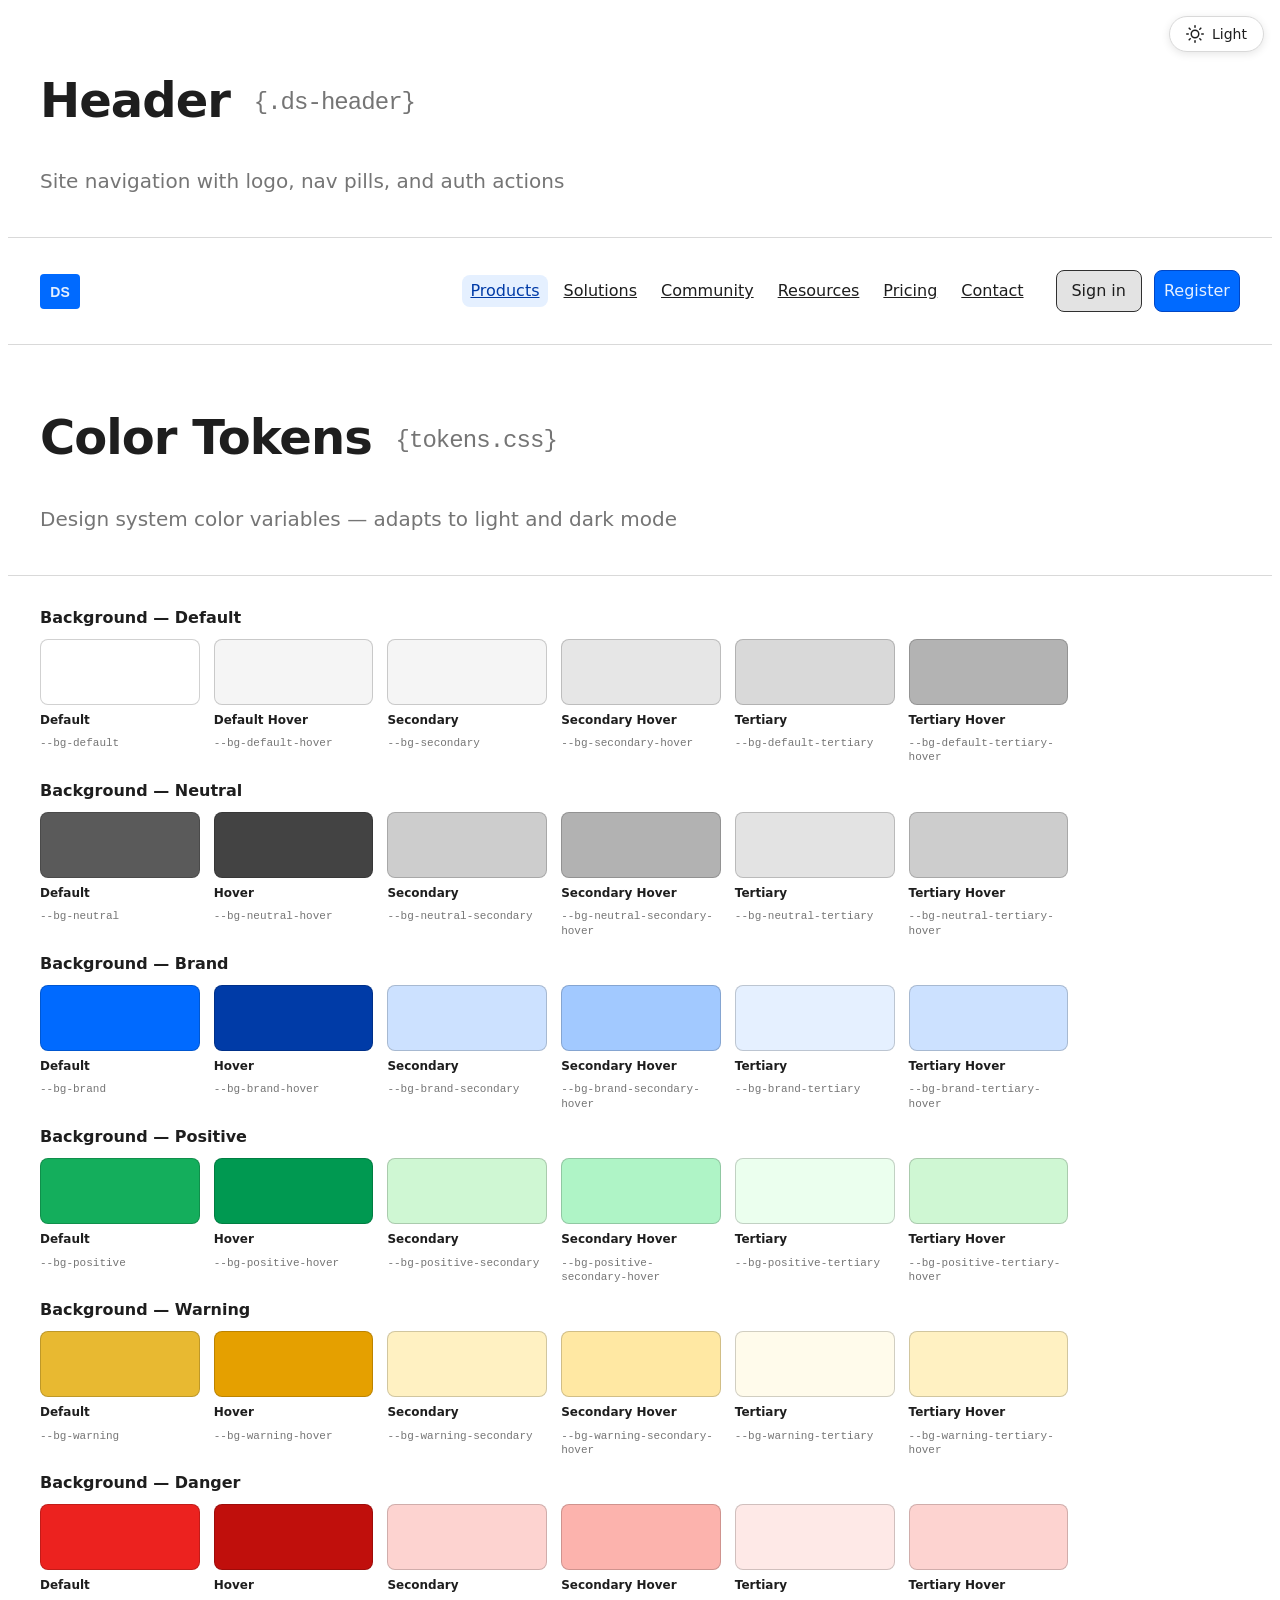
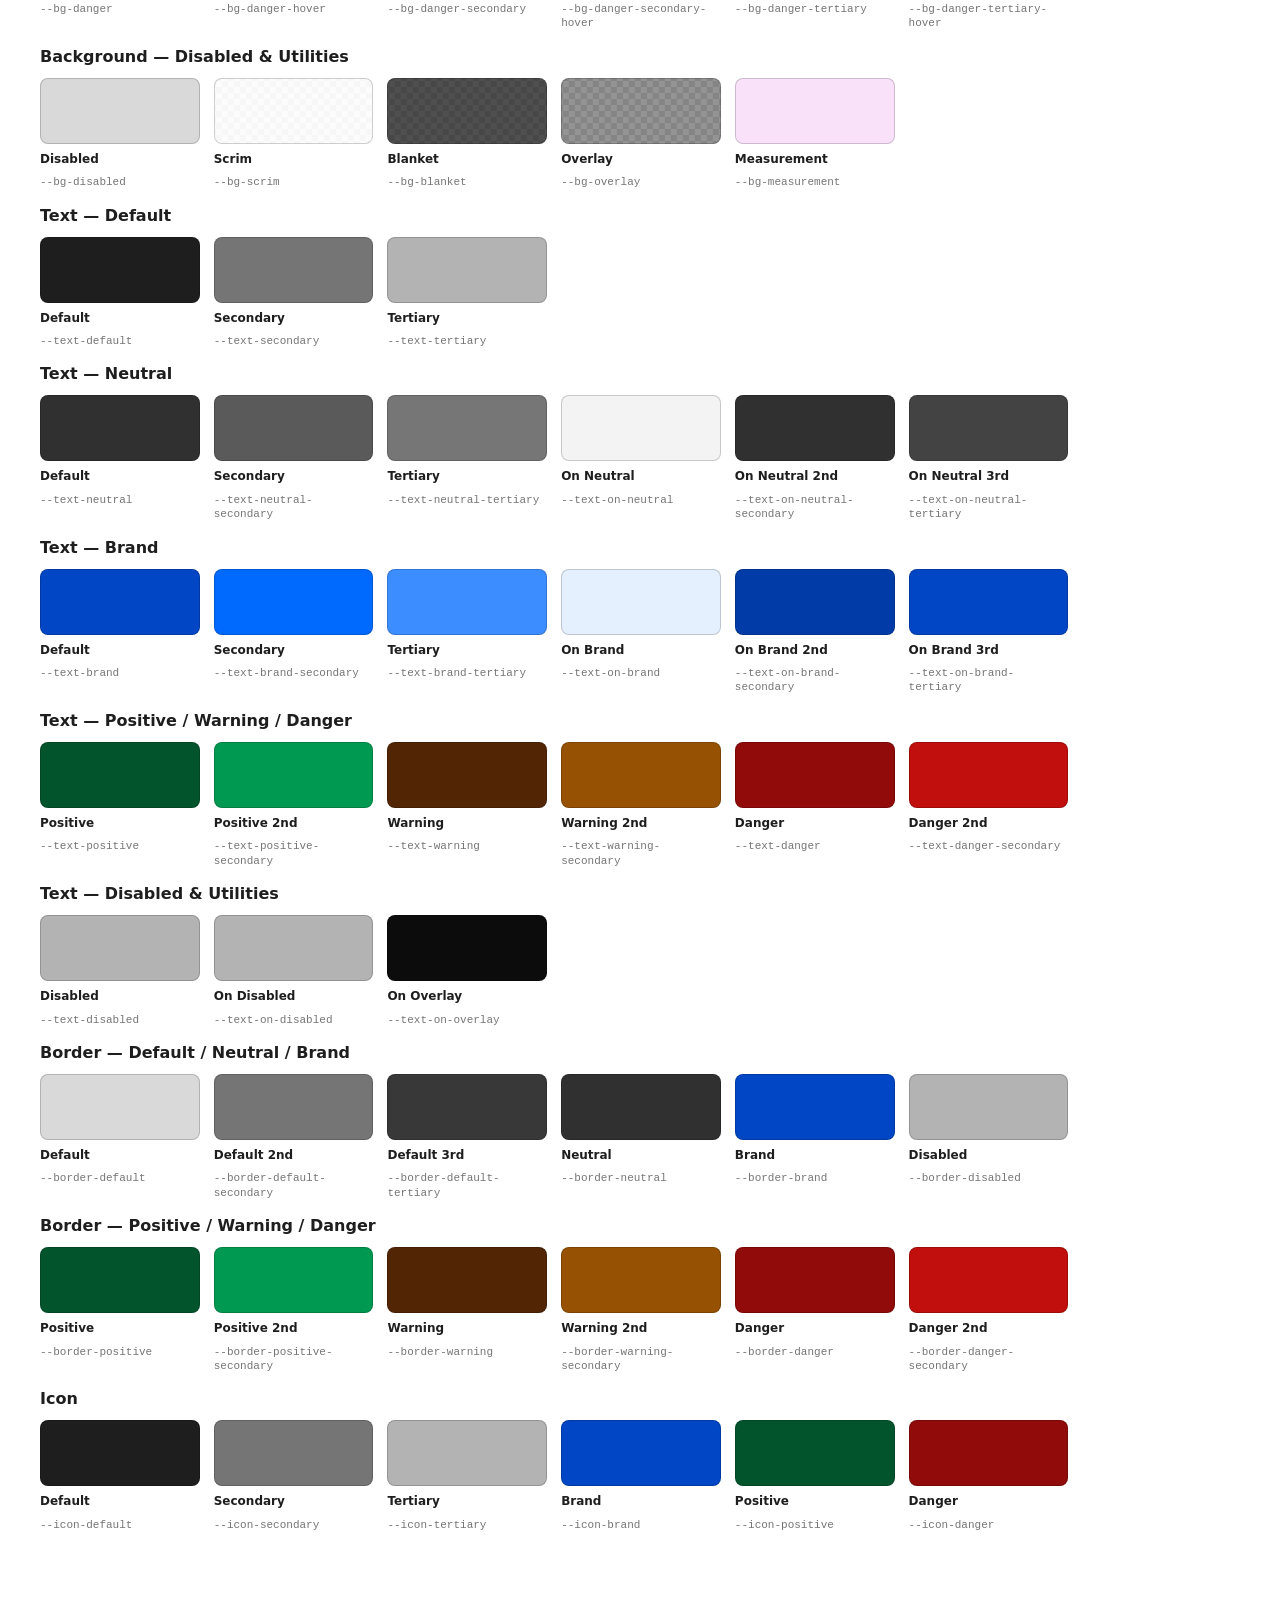
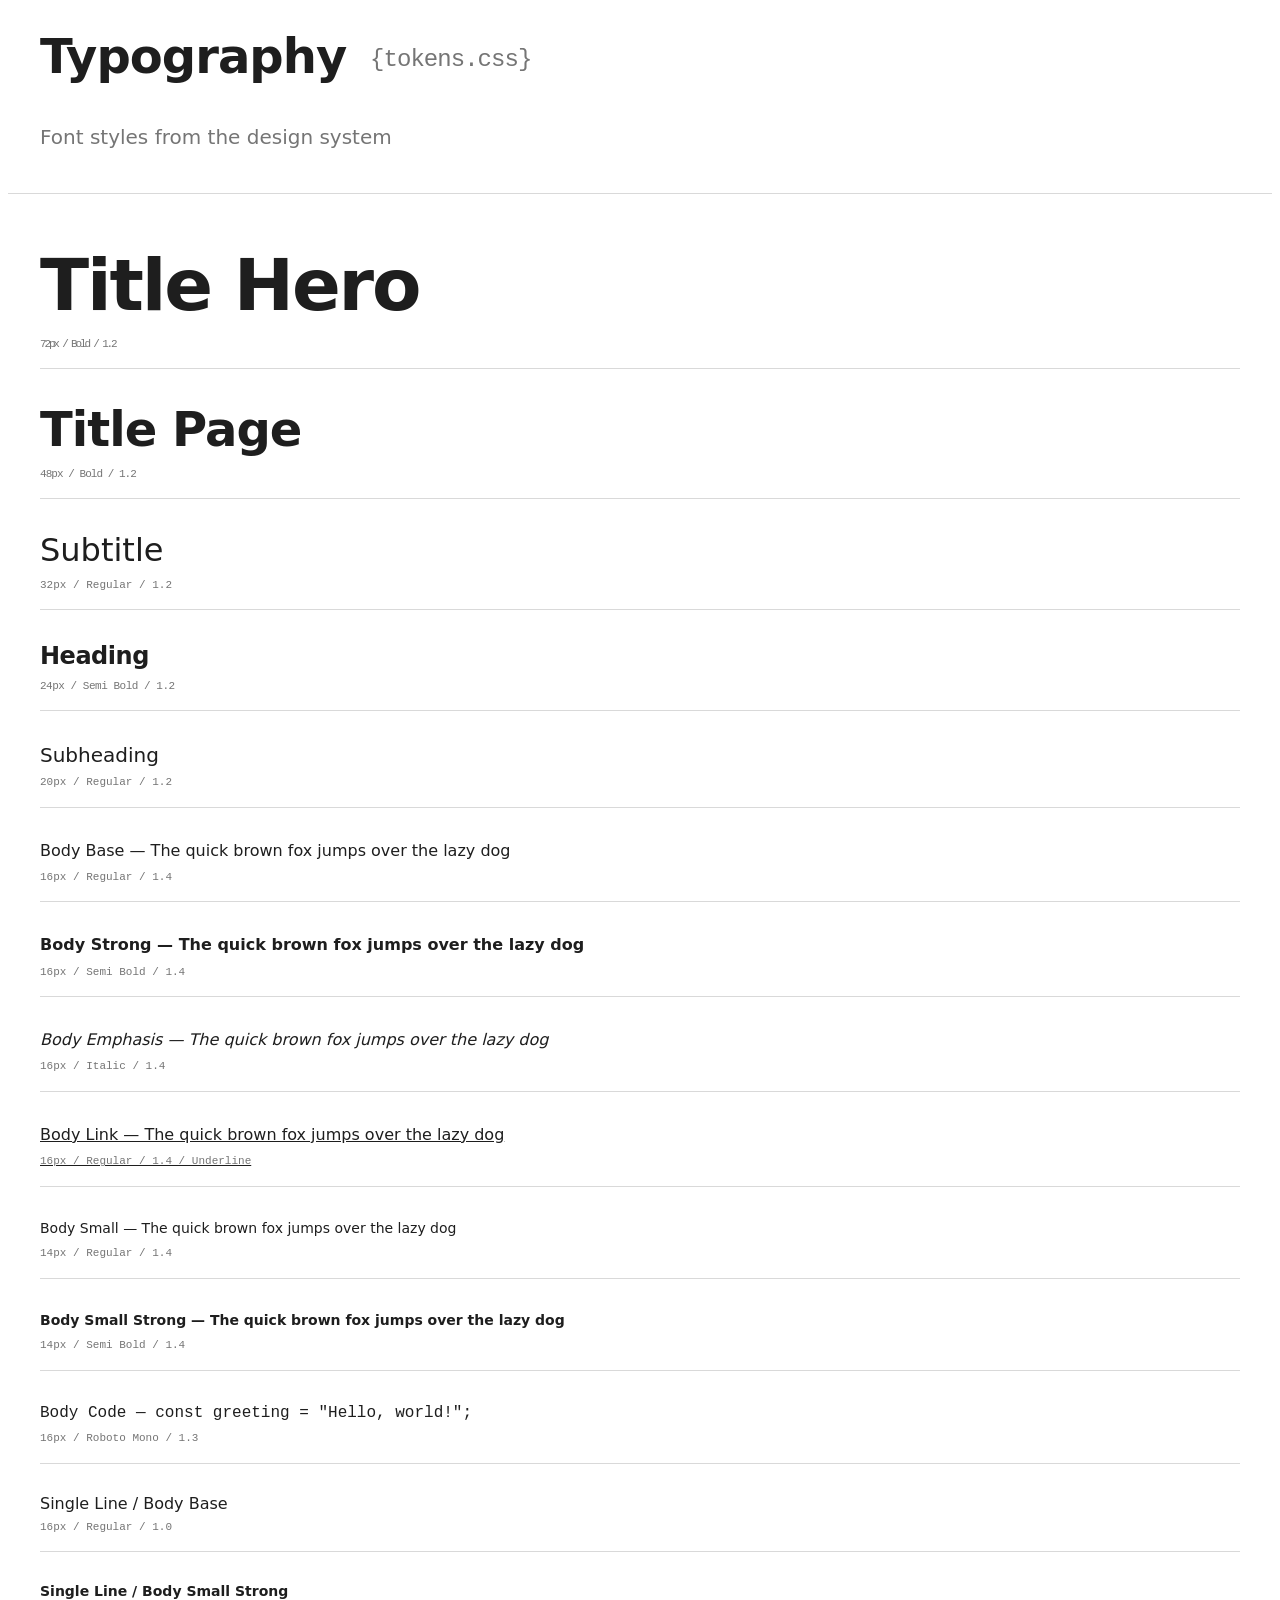
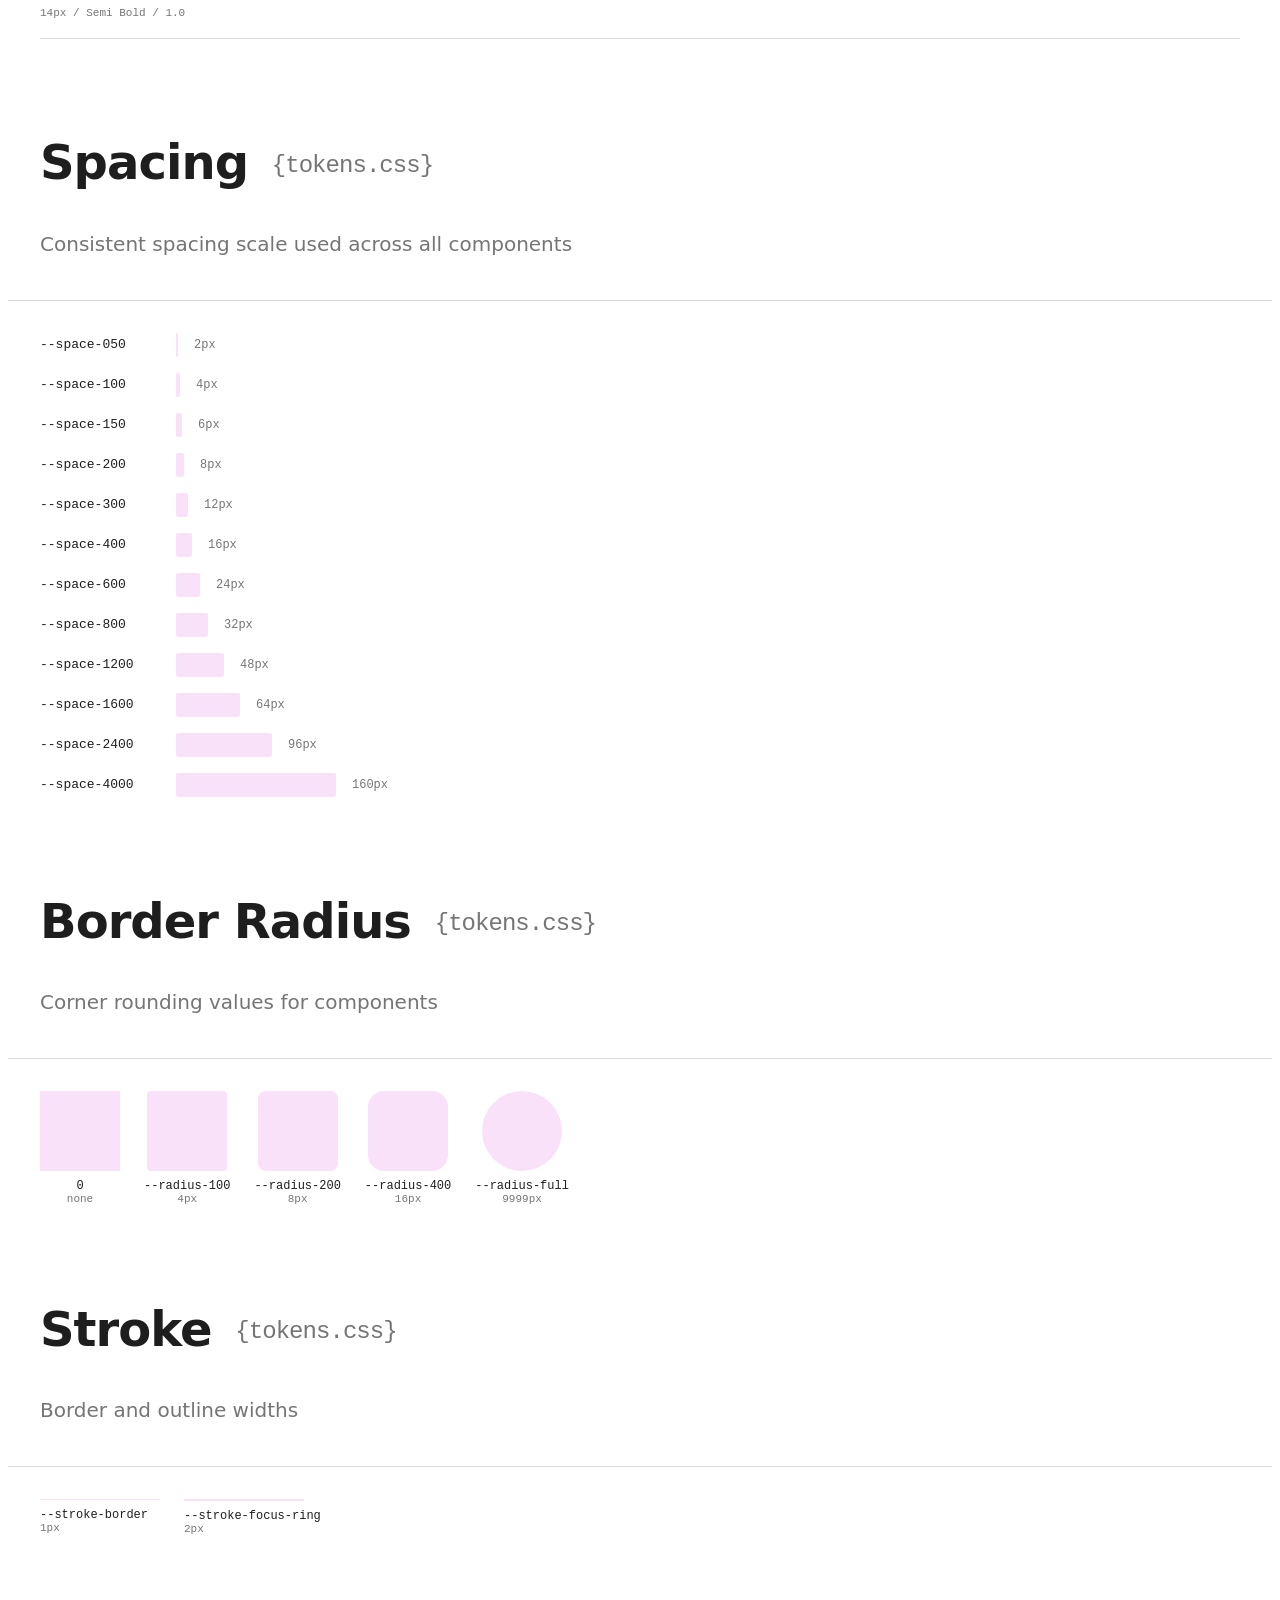
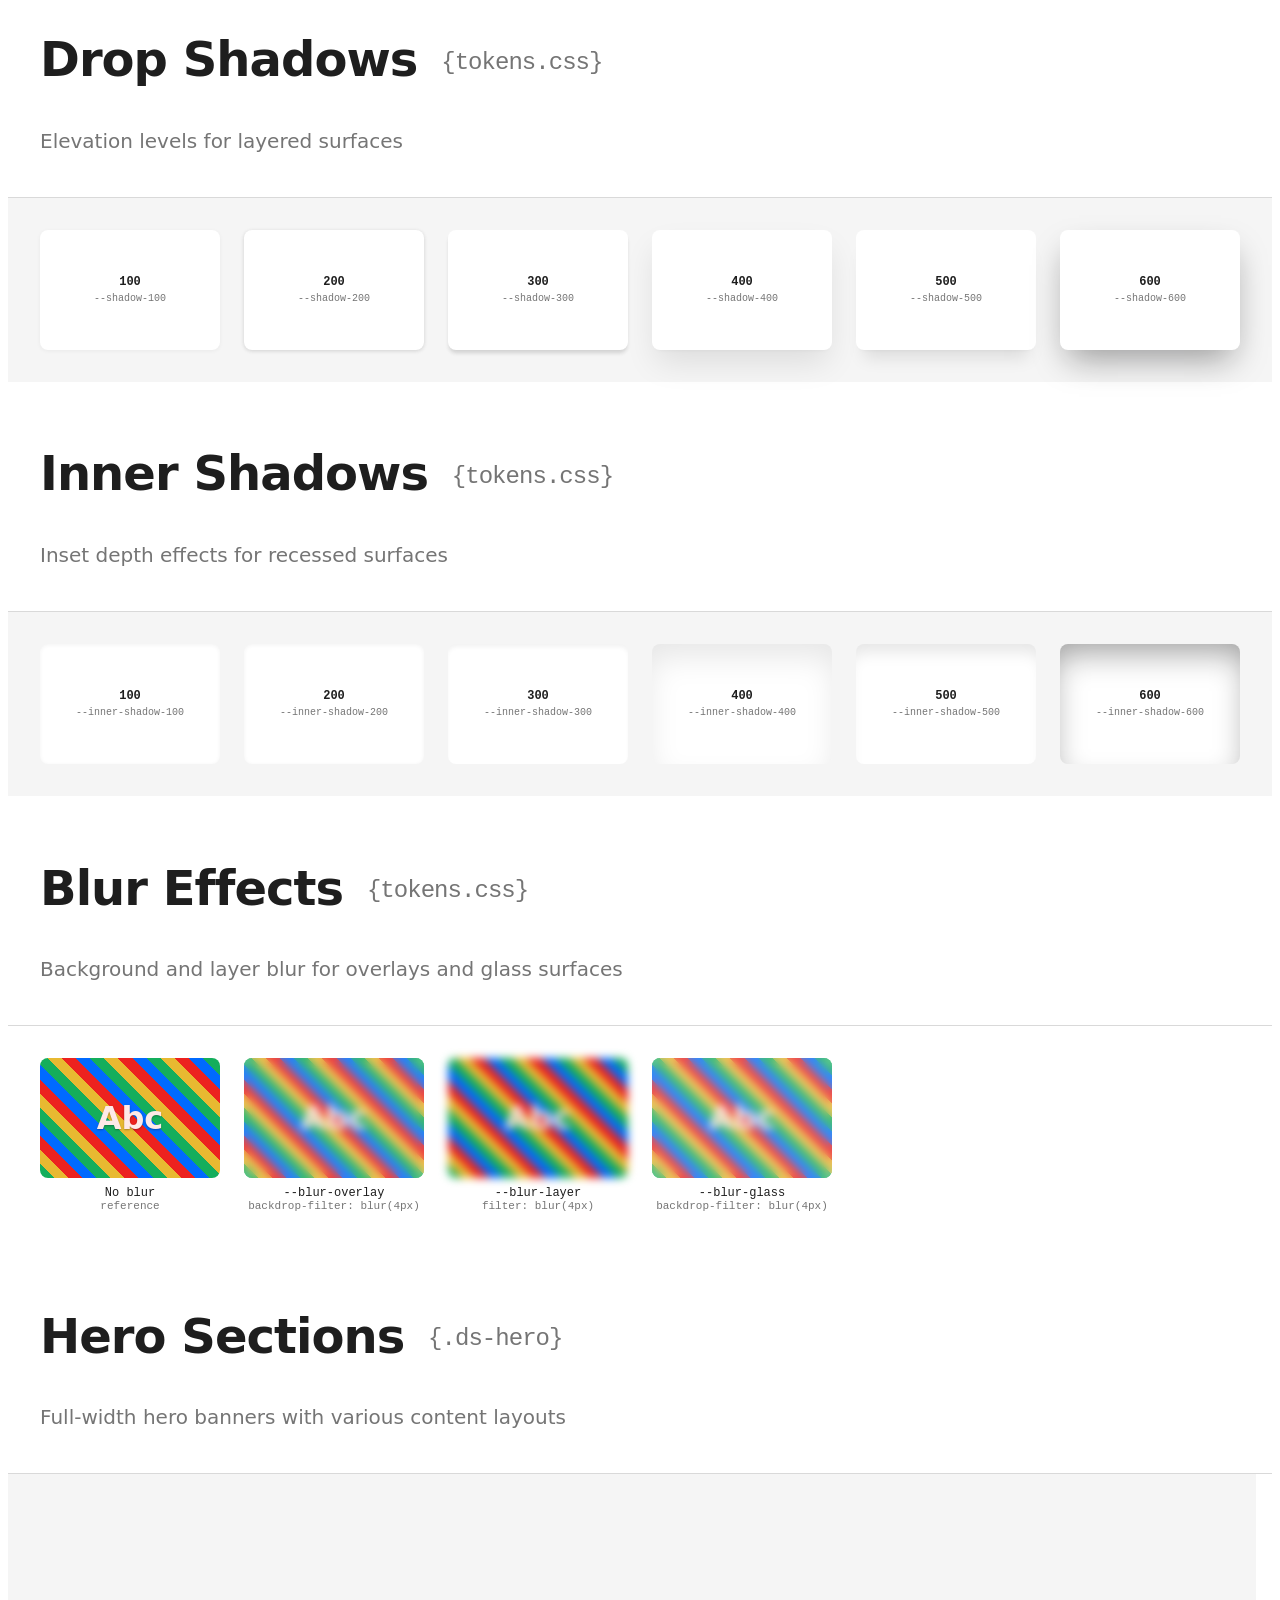
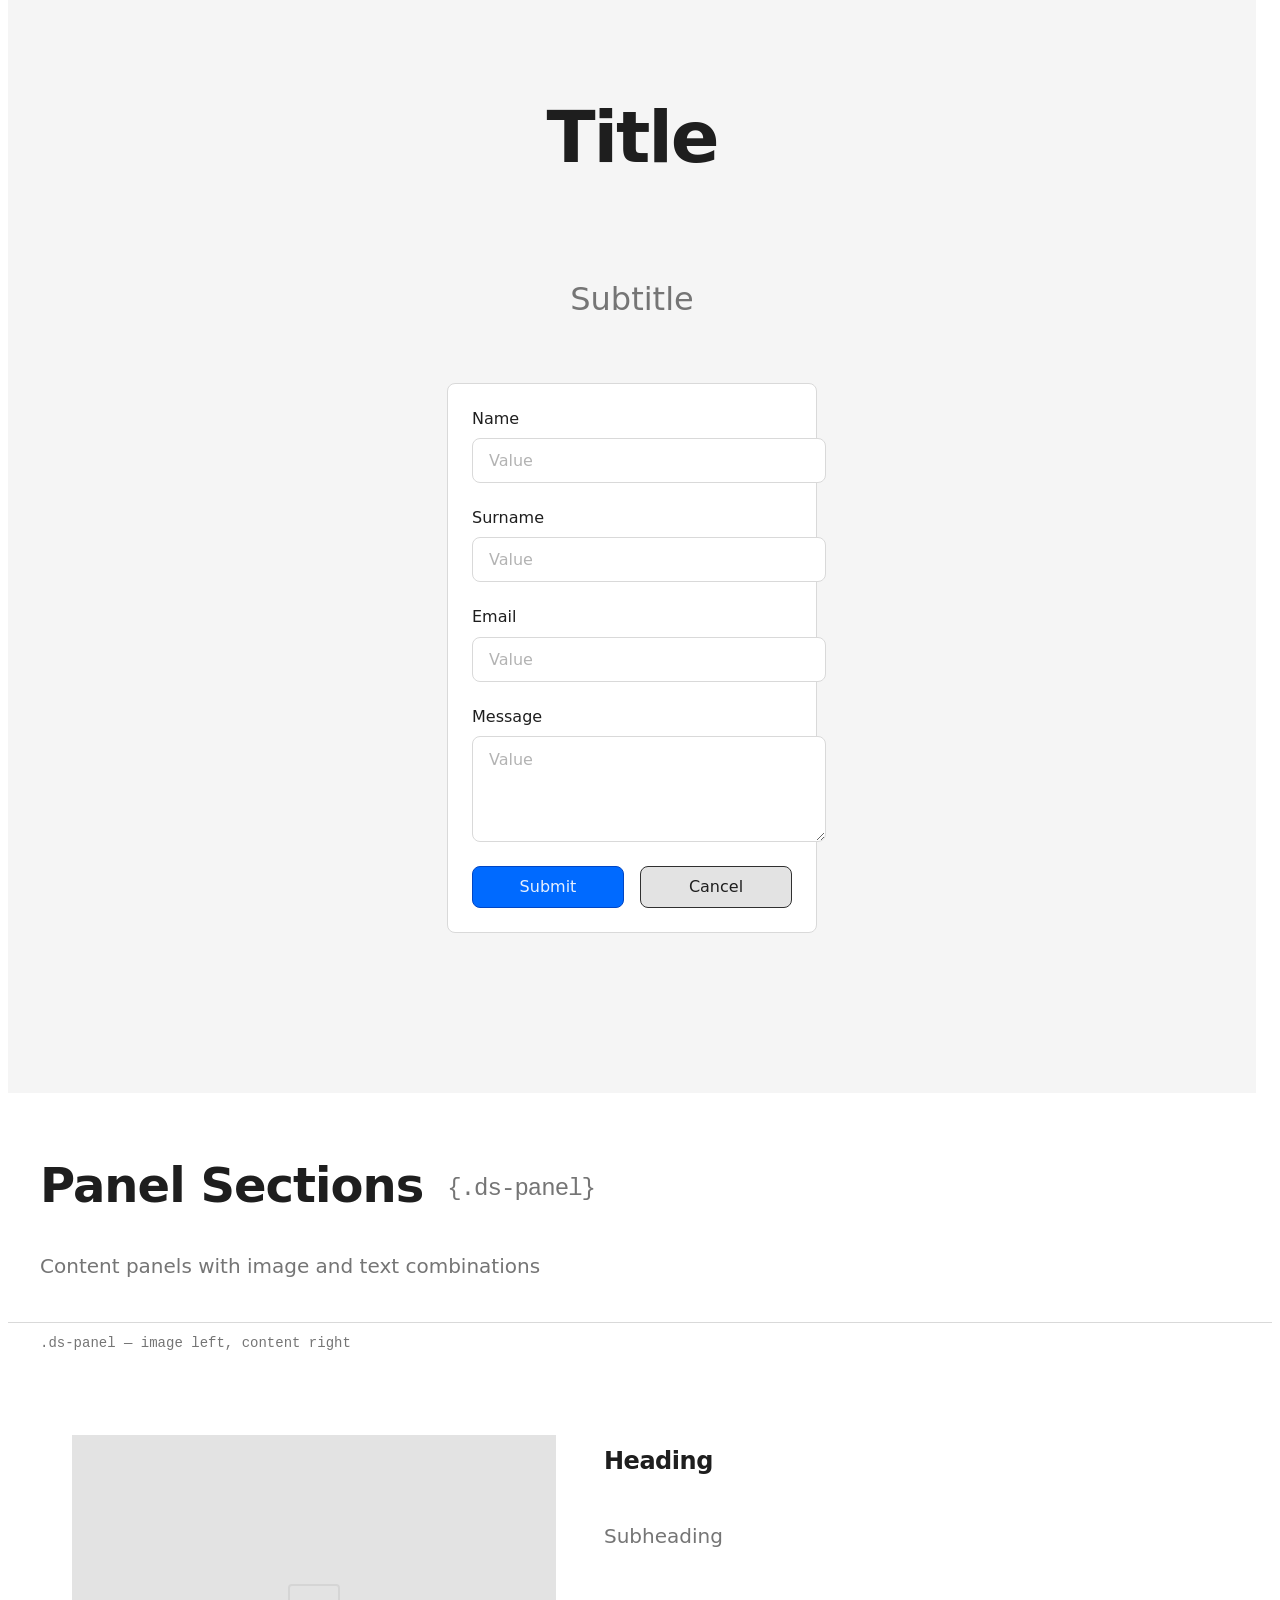
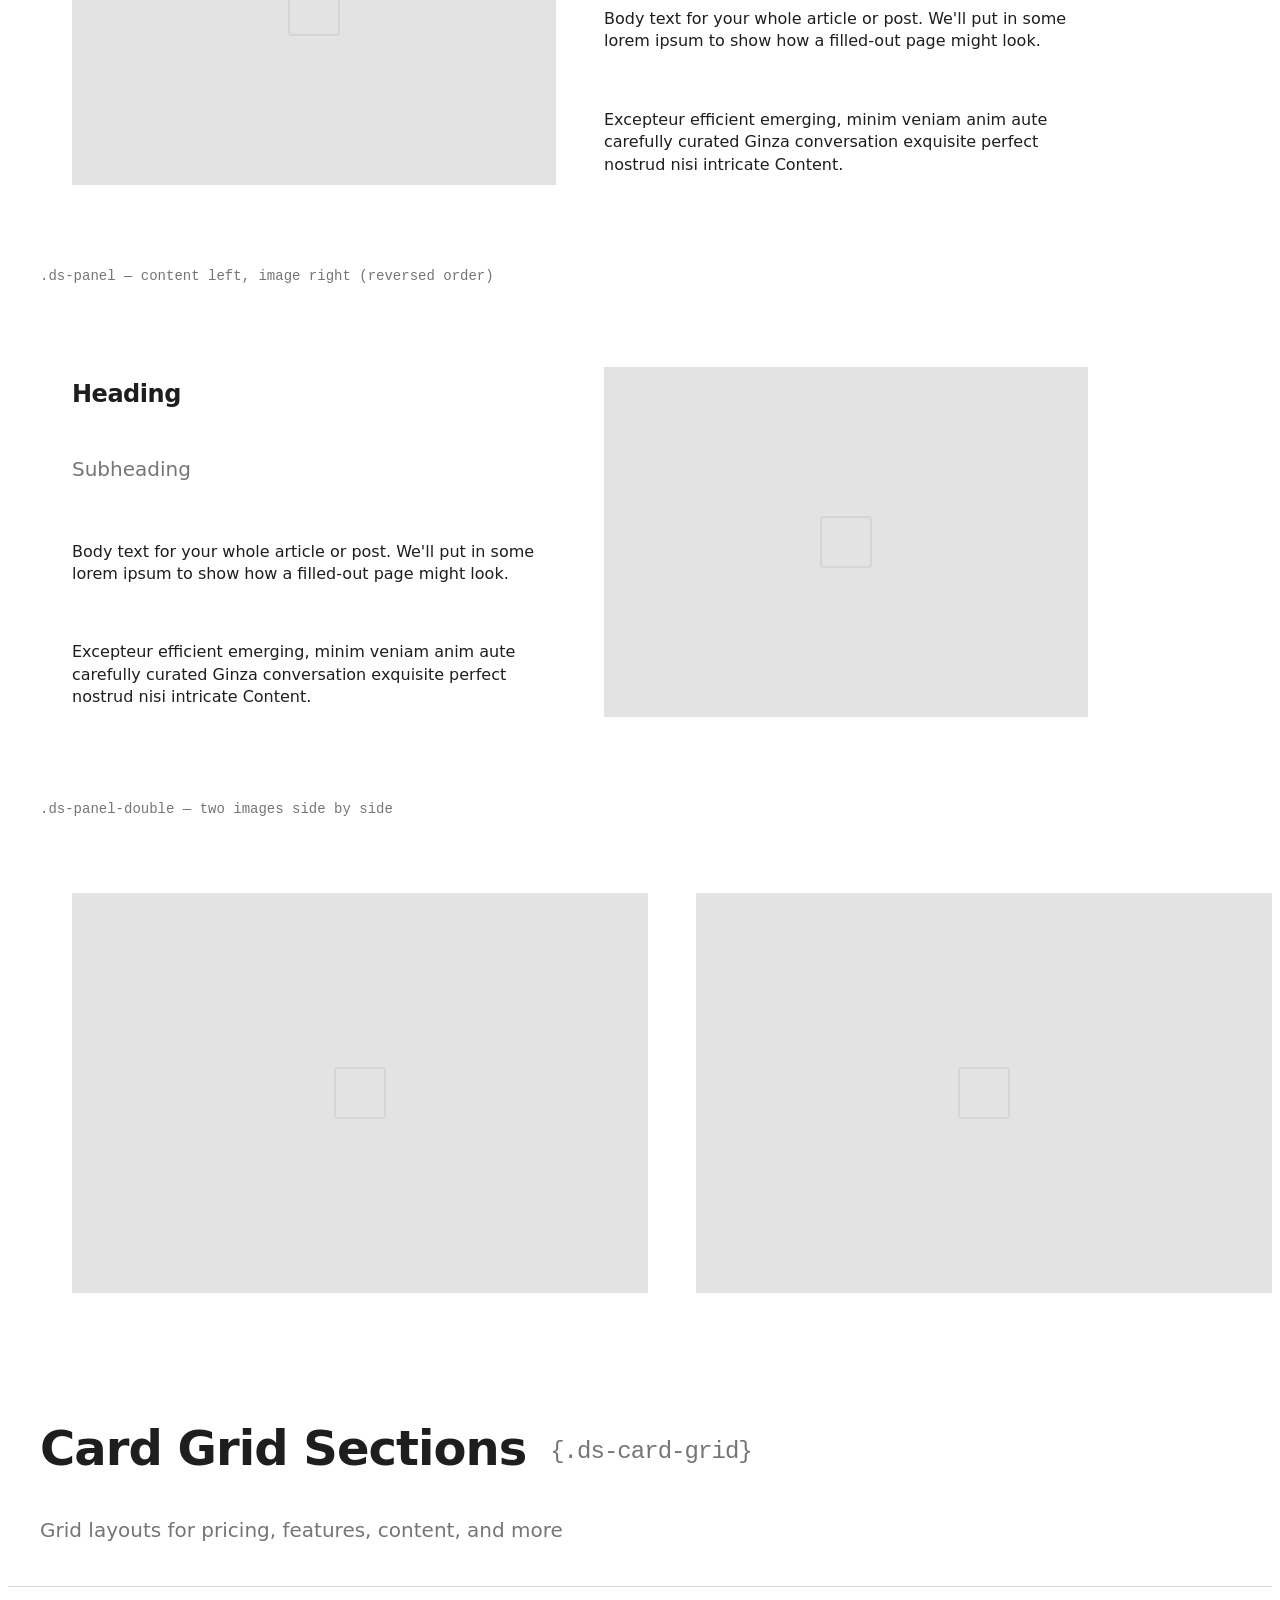
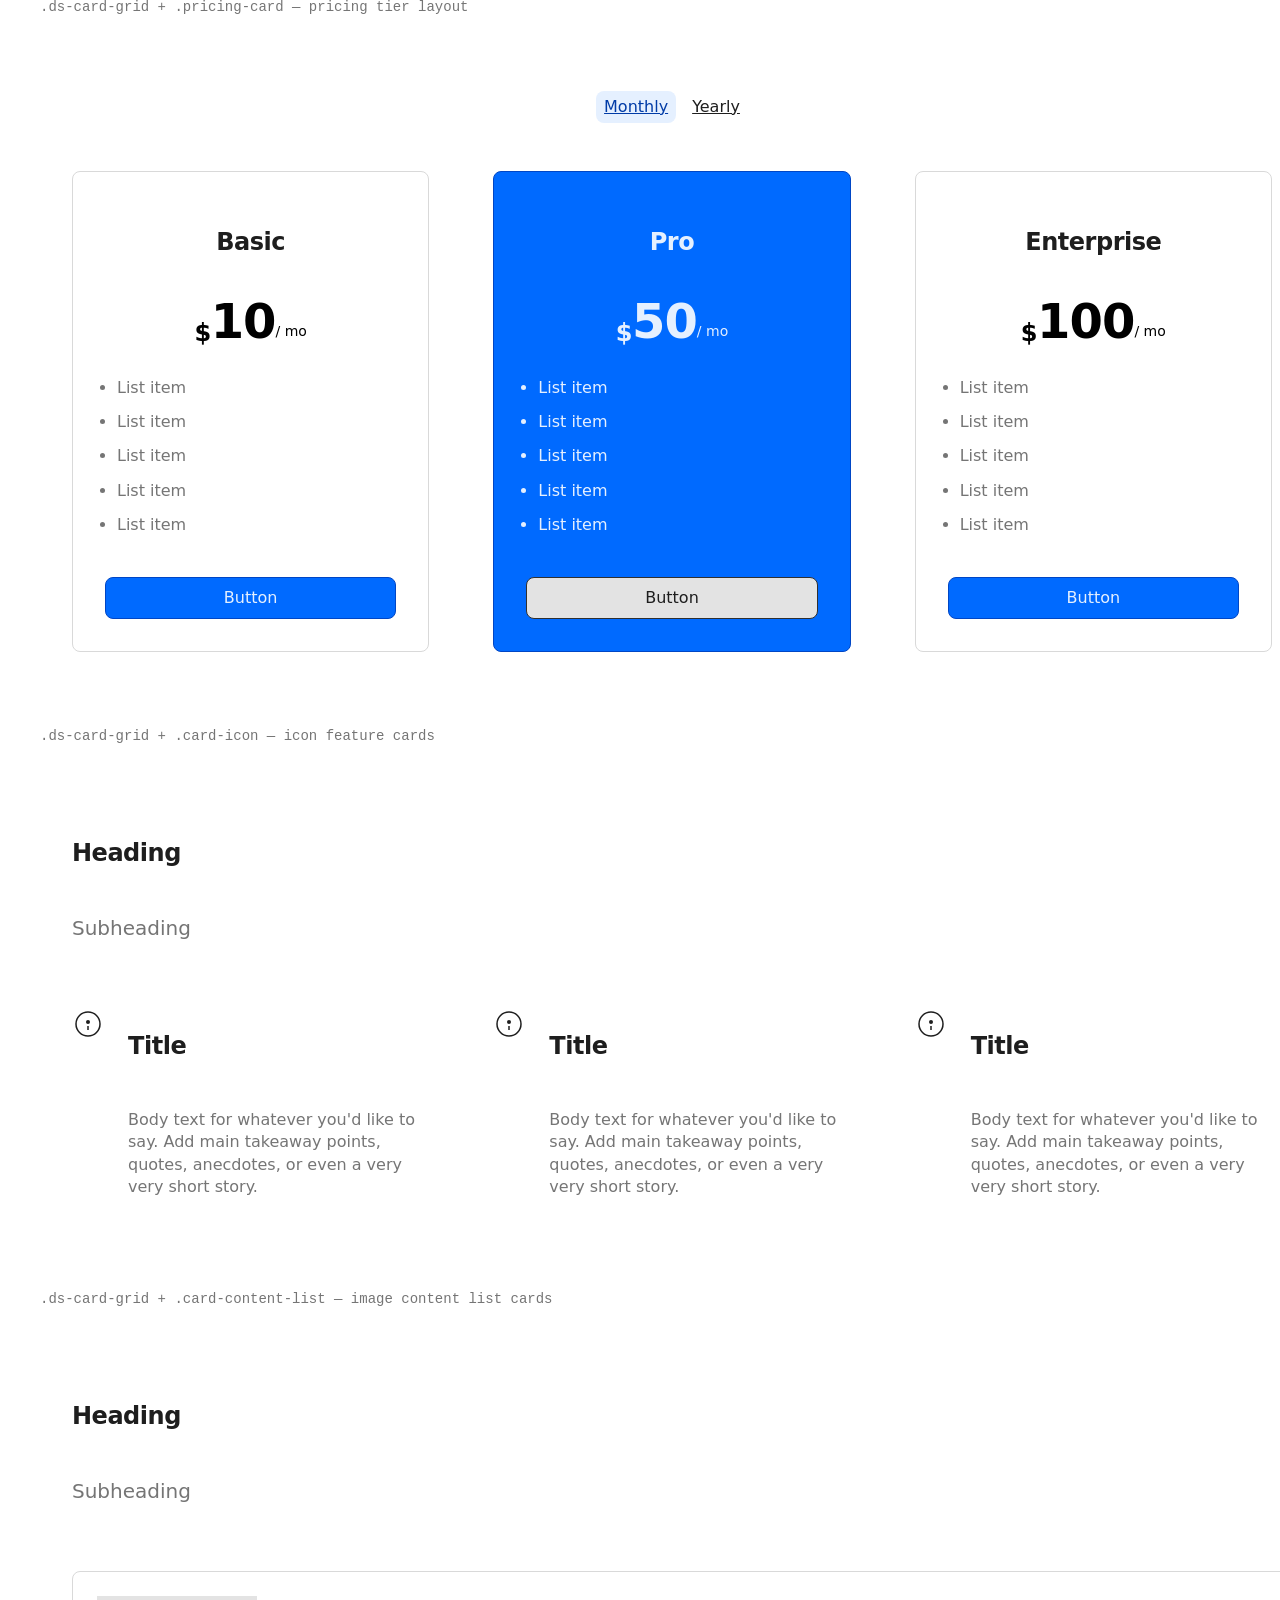
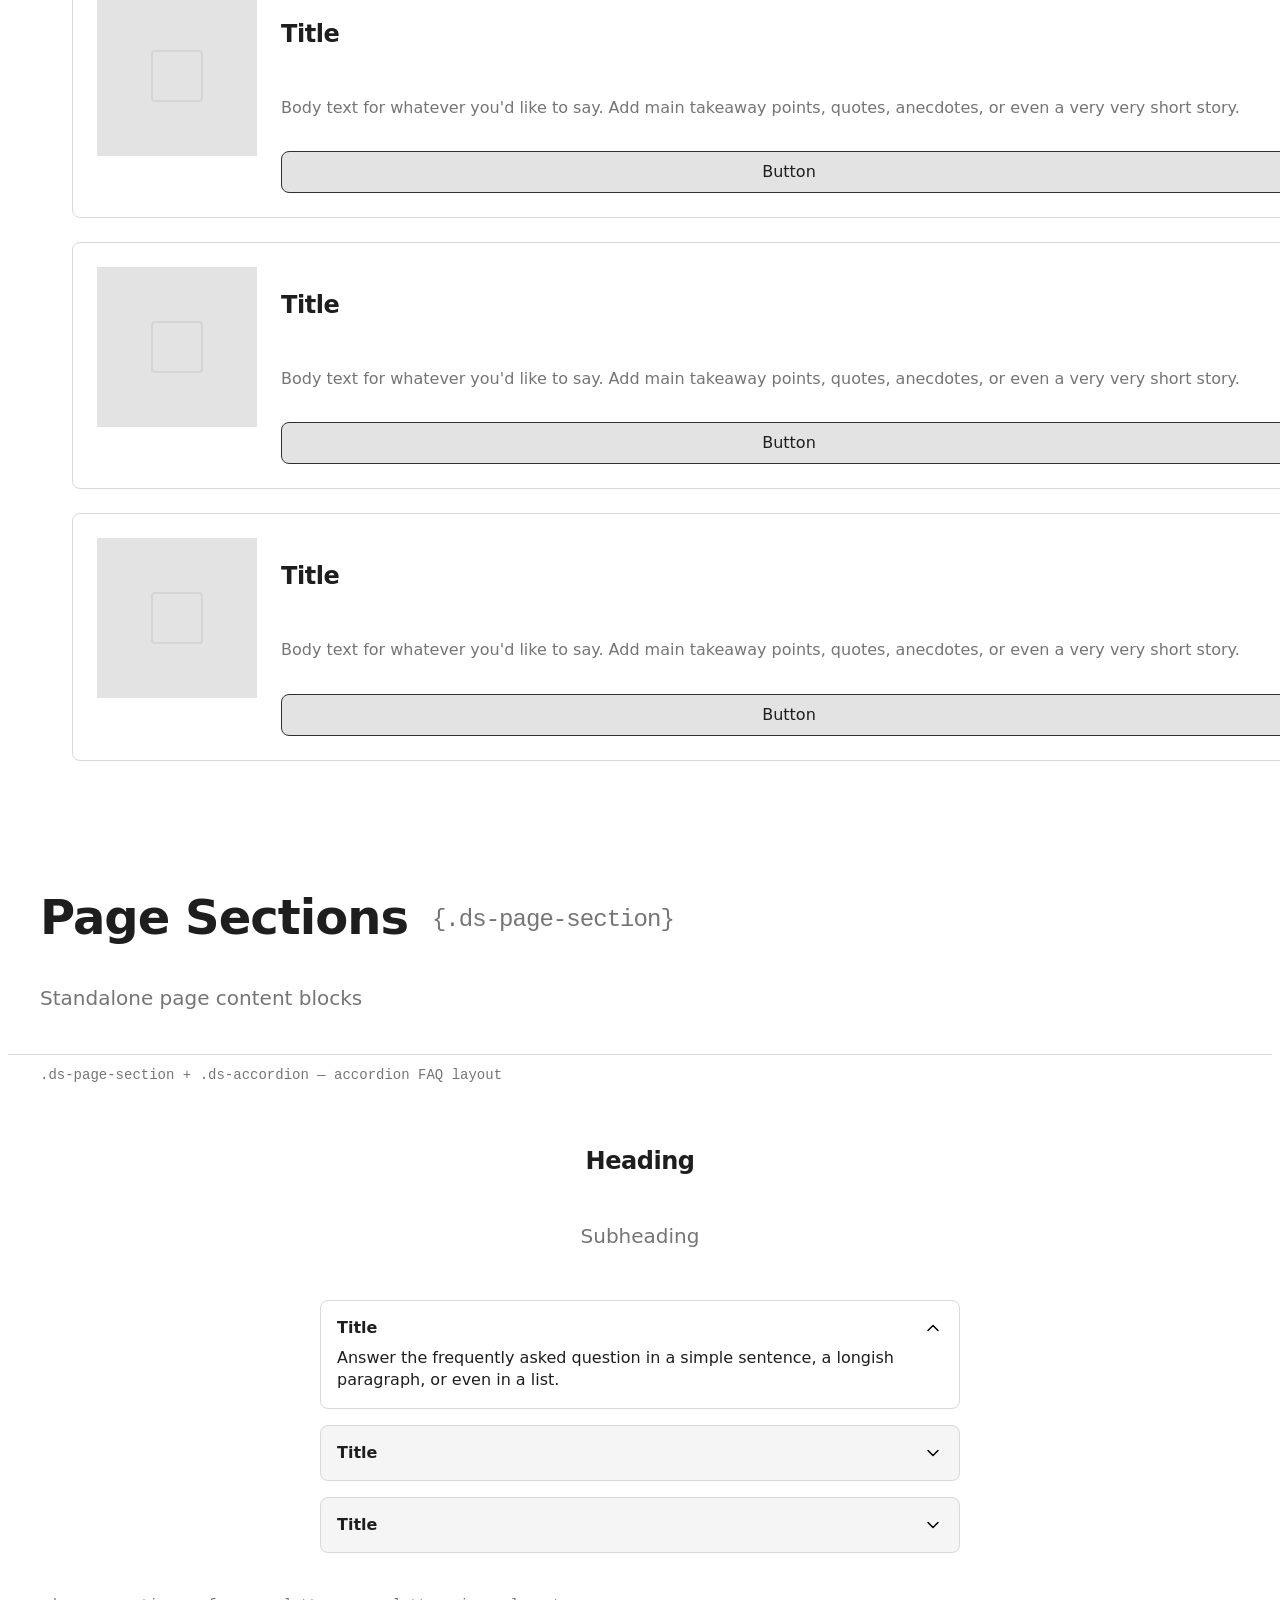
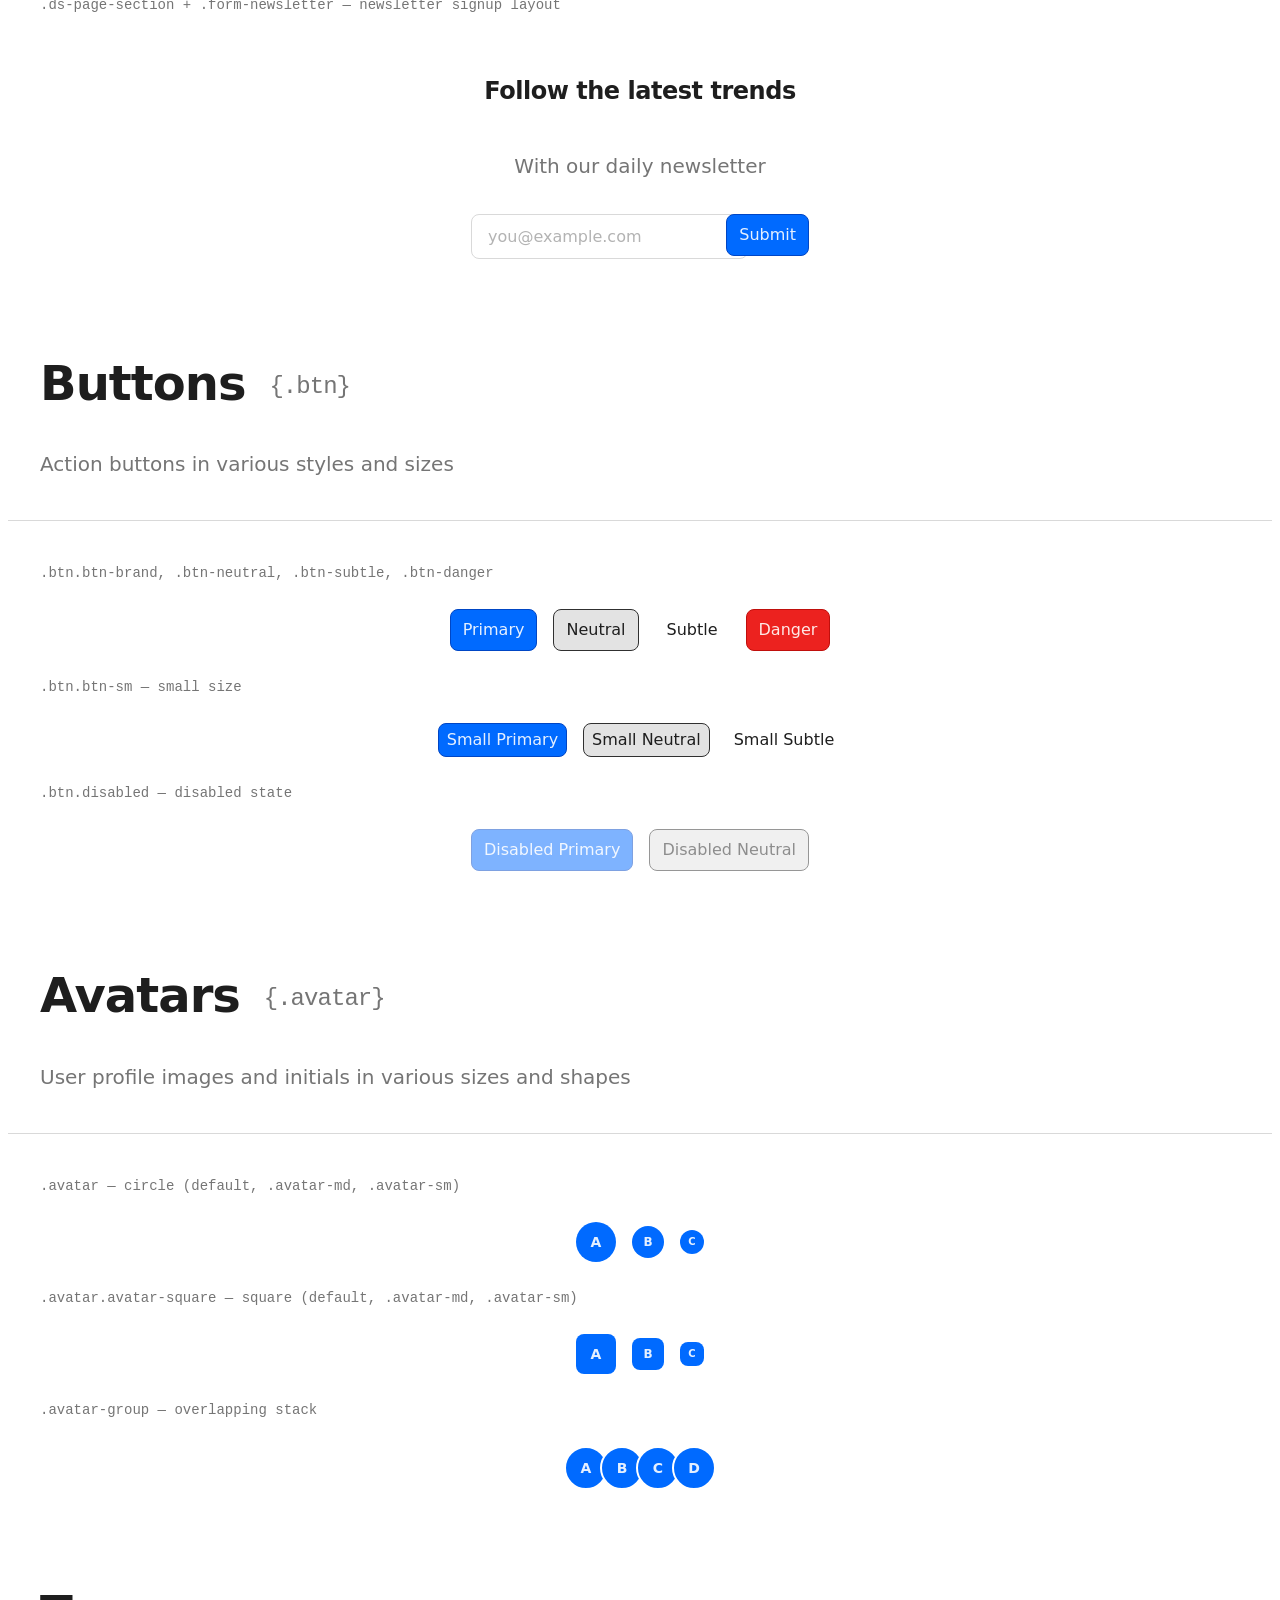
==== index.html @ b22e1df2 "Add variant labels throughout, reduce grids/accordion to 3 examples Adds .variant-label class for co" ====
<!DOCTYPE html>
<html lang="en">
<head>
  <meta charset="UTF-8">
  <meta name="viewport" content="width=device-width, initial-scale=1.0">
  <meta name="description" content="Simple Design System — HTML/CSS Component Library">
  <title>Simple Design System</title>
  <link rel="stylesheet" href="css/reset.css">
  <link rel="stylesheet" href="css/tokens.css">
  <link rel="stylesheet" href="css/components.css">
  <link rel="stylesheet" href="css/styles.css">
</head>
<body>

  <button class="theme-toggle" id="theme-toggle" aria-label="Toggle dark mode">
    <span class="toggle-icon">
      <svg class="sun-icon" width="18" height="18" viewBox="0 0 24 24" fill="none" stroke="currentColor" stroke-width="2" stroke-linecap="round" stroke-linejoin="round">
        <circle cx="12" cy="12" r="5"/><line x1="12" y1="1" x2="12" y2="3"/><line x1="12" y1="21" x2="12" y2="23"/><line x1="4.22" y1="4.22" x2="5.64" y2="5.64"/><line x1="18.36" y1="18.36" x2="19.78" y2="19.78"/><line x1="1" y1="12" x2="3" y2="12"/><line x1="21" y1="12" x2="23" y2="12"/><line x1="4.22" y1="19.78" x2="5.64" y2="18.36"/><line x1="18.36" y1="5.64" x2="19.78" y2="4.22"/>
      </svg>
      <svg class="moon-icon" width="18" height="18" viewBox="0 0 24 24" fill="none" stroke="currentColor" stroke-width="2" stroke-linecap="round" stroke-linejoin="round">
        <path d="M21 12.79A9 9 0 1 1 11.21 3 7 7 0 0 0 21 12.79z"/>
      </svg>
    </span>
    <span class="toggle-label">Light</span>
  </button>

  <!-- ============================================================
       HEADER
       ============================================================ -->

  <div class="section-divider">
    <h2>Header <code>{.ds-header}</code></h2>
    <p>Site navigation with logo, nav pills, and auth actions</p>
  </div>

  <header class="ds-header">
    <div class="logo-mark">
      <svg width="40" height="35" viewBox="0 0 40 35" fill="none" xmlns="http://www.w3.org/2000/svg">
        <rect width="40" height="35" rx="4" fill="var(--bg-brand)"/>
        <text x="50%" y="55%" dominant-baseline="middle" text-anchor="middle" fill="var(--text-on-brand)" font-size="14" font-weight="700" font-family="Inter, sans-serif">DS</text>
      </svg>
    </div>
    <nav class="nav-pill-list">
      <a class="nav-pill active" href="#">Products</a>
      <a class="nav-pill" href="#">Solutions</a>
      <a class="nav-pill" href="#">Community</a>
      <a class="nav-pill" href="#">Resources</a>
      <a class="nav-pill" href="#">Pricing</a>
      <a class="nav-pill" href="#">Contact</a>
    </nav>
    <div class="header-auth">
      <button class="btn btn-neutral">Sign in</button>
      <button class="btn btn-brand">Register</button>
    </div>
  </header>

  <!-- ============================================================
       COLOR TOKENS
       ============================================================ -->

  <div class="section-divider">
    <h2>Color Tokens <code>{tokens.css}</code></h2>
    <p>Design system color variables — adapts to light and dark mode</p>
  </div>
  <section class="ds-page-section gap-sm">

    <div class="color-token-group">
      <span class="color-token-group-title">Background — Default</span>
      <div class="color-token-row">
        <div class="color-swatch"><div class="color-swatch-preview" style="--swatch-color: var(--bg-default);"></div><span class="color-swatch-label">Default</span><span class="color-swatch-var">--bg-default</span></div>
        <div class="color-swatch"><div class="color-swatch-preview" style="--swatch-color: var(--bg-default-hover);"></div><span class="color-swatch-label">Default Hover</span><span class="color-swatch-var">--bg-default-hover</span></div>
        <div class="color-swatch"><div class="color-swatch-preview" style="--swatch-color: var(--bg-secondary);"></div><span class="color-swatch-label">Secondary</span><span class="color-swatch-var">--bg-secondary</span></div>
        <div class="color-swatch"><div class="color-swatch-preview" style="--swatch-color: var(--bg-secondary-hover);"></div><span class="color-swatch-label">Secondary Hover</span><span class="color-swatch-var">--bg-secondary-hover</span></div>
        <div class="color-swatch"><div class="color-swatch-preview" style="--swatch-color: var(--bg-default-tertiary);"></div><span class="color-swatch-label">Tertiary</span><span class="color-swatch-var">--bg-default-tertiary</span></div>
        <div class="color-swatch"><div class="color-swatch-preview" style="--swatch-color: var(--bg-default-tertiary-hover);"></div><span class="color-swatch-label">Tertiary Hover</span><span class="color-swatch-var">--bg-default-tertiary-hover</span></div>
      </div>
    </div>

    <div class="color-token-group">
      <span class="color-token-group-title">Background — Neutral</span>
      <div class="color-token-row">
        <div class="color-swatch"><div class="color-swatch-preview" style="--swatch-color: var(--bg-neutral);"></div><span class="color-swatch-label">Default</span><span class="color-swatch-var">--bg-neutral</span></div>
        <div class="color-swatch"><div class="color-swatch-preview" style="--swatch-color: var(--bg-neutral-hover);"></div><span class="color-swatch-label">Hover</span><span class="color-swatch-var">--bg-neutral-hover</span></div>
        <div class="color-swatch"><div class="color-swatch-preview" style="--swatch-color: var(--bg-neutral-secondary);"></div><span class="color-swatch-label">Secondary</span><span class="color-swatch-var">--bg-neutral-secondary</span></div>
        <div class="color-swatch"><div class="color-swatch-preview" style="--swatch-color: var(--bg-neutral-secondary-hover);"></div><span class="color-swatch-label">Secondary Hover</span><span class="color-swatch-var">--bg-neutral-secondary-hover</span></div>
        <div class="color-swatch"><div class="color-swatch-preview" style="--swatch-color: var(--bg-neutral-tertiary);"></div><span class="color-swatch-label">Tertiary</span><span class="color-swatch-var">--bg-neutral-tertiary</span></div>
        <div class="color-swatch"><div class="color-swatch-preview" style="--swatch-color: var(--bg-neutral-tertiary-hover);"></div><span class="color-swatch-label">Tertiary Hover</span><span class="color-swatch-var">--bg-neutral-tertiary-hover</span></div>
      </div>
    </div>

    <div class="color-token-group">
      <span class="color-token-group-title">Background — Brand</span>
      <div class="color-token-row">
        <div class="color-swatch"><div class="color-swatch-preview" style="--swatch-color: var(--bg-brand);"></div><span class="color-swatch-label">Default</span><span class="color-swatch-var">--bg-brand</span></div>
        <div class="color-swatch"><div class="color-swatch-preview" style="--swatch-color: var(--bg-brand-hover);"></div><span class="color-swatch-label">Hover</span><span class="color-swatch-var">--bg-brand-hover</span></div>
        <div class="color-swatch"><div class="color-swatch-preview" style="--swatch-color: var(--bg-brand-secondary);"></div><span class="color-swatch-label">Secondary</span><span class="color-swatch-var">--bg-brand-secondary</span></div>
        <div class="color-swatch"><div class="color-swatch-preview" style="--swatch-color: var(--bg-brand-secondary-hover);"></div><span class="color-swatch-label">Secondary Hover</span><span class="color-swatch-var">--bg-brand-secondary-hover</span></div>
        <div class="color-swatch"><div class="color-swatch-preview" style="--swatch-color: var(--bg-brand-tertiary);"></div><span class="color-swatch-label">Tertiary</span><span class="color-swatch-var">--bg-brand-tertiary</span></div>
        <div class="color-swatch"><div class="color-swatch-preview" style="--swatch-color: var(--bg-brand-tertiary-hover);"></div><span class="color-swatch-label">Tertiary Hover</span><span class="color-swatch-var">--bg-brand-tertiary-hover</span></div>
      </div>
    </div>

    <div class="color-token-group">
      <span class="color-token-group-title">Background — Positive</span>
      <div class="color-token-row">
        <div class="color-swatch"><div class="color-swatch-preview" style="--swatch-color: var(--bg-positive);"></div><span class="color-swatch-label">Default</span><span class="color-swatch-var">--bg-positive</span></div>
        <div class="color-swatch"><div class="color-swatch-preview" style="--swatch-color: var(--bg-positive-hover);"></div><span class="color-swatch-label">Hover</span><span class="color-swatch-var">--bg-positive-hover</span></div>
        <div class="color-swatch"><div class="color-swatch-preview" style="--swatch-color: var(--bg-positive-secondary);"></div><span class="color-swatch-label">Secondary</span><span class="color-swatch-var">--bg-positive-secondary</span></div>
        <div class="color-swatch"><div class="color-swatch-preview" style="--swatch-color: var(--bg-positive-secondary-hover);"></div><span class="color-swatch-label">Secondary Hover</span><span class="color-swatch-var">--bg-positive-secondary-hover</span></div>
        <div class="color-swatch"><div class="color-swatch-preview" style="--swatch-color: var(--bg-positive-tertiary);"></div><span class="color-swatch-label">Tertiary</span><span class="color-swatch-var">--bg-positive-tertiary</span></div>
        <div class="color-swatch"><div class="color-swatch-preview" style="--swatch-color: var(--bg-positive-tertiary-hover);"></div><span class="color-swatch-label">Tertiary Hover</span><span class="color-swatch-var">--bg-positive-tertiary-hover</span></div>
      </div>
    </div>

    <div class="color-token-group">
      <span class="color-token-group-title">Background — Warning</span>
      <div class="color-token-row">
        <div class="color-swatch"><div class="color-swatch-preview" style="--swatch-color: var(--bg-warning);"></div><span class="color-swatch-label">Default</span><span class="color-swatch-var">--bg-warning</span></div>
        <div class="color-swatch"><div class="color-swatch-preview" style="--swatch-color: var(--bg-warning-hover);"></div><span class="color-swatch-label">Hover</span><span class="color-swatch-var">--bg-warning-hover</span></div>
        <div class="color-swatch"><div class="color-swatch-preview" style="--swatch-color: var(--bg-warning-secondary);"></div><span class="color-swatch-label">Secondary</span><span class="color-swatch-var">--bg-warning-secondary</span></div>
        <div class="color-swatch"><div class="color-swatch-preview" style="--swatch-color: var(--bg-warning-secondary-hover);"></div><span class="color-swatch-label">Secondary Hover</span><span class="color-swatch-var">--bg-warning-secondary-hover</span></div>
        <div class="color-swatch"><div class="color-swatch-preview" style="--swatch-color: var(--bg-warning-tertiary);"></div><span class="color-swatch-label">Tertiary</span><span class="color-swatch-var">--bg-warning-tertiary</span></div>
        <div class="color-swatch"><div class="color-swatch-preview" style="--swatch-color: var(--bg-warning-tertiary-hover);"></div><span class="color-swatch-label">Tertiary Hover</span><span class="color-swatch-var">--bg-warning-tertiary-hover</span></div>
      </div>
    </div>

    <div class="color-token-group">
      <span class="color-token-group-title">Background — Danger</span>
      <div class="color-token-row">
        <div class="color-swatch"><div class="color-swatch-preview" style="--swatch-color: var(--bg-danger);"></div><span class="color-swatch-label">Default</span><span class="color-swatch-var">--bg-danger</span></div>
        <div class="color-swatch"><div class="color-swatch-preview" style="--swatch-color: var(--bg-danger-hover);"></div><span class="color-swatch-label">Hover</span><span class="color-swatch-var">--bg-danger-hover</span></div>
        <div class="color-swatch"><div class="color-swatch-preview" style="--swatch-color: var(--bg-danger-secondary);"></div><span class="color-swatch-label">Secondary</span><span class="color-swatch-var">--bg-danger-secondary</span></div>
        <div class="color-swatch"><div class="color-swatch-preview" style="--swatch-color: var(--bg-danger-secondary-hover);"></div><span class="color-swatch-label">Secondary Hover</span><span class="color-swatch-var">--bg-danger-secondary-hover</span></div>
        <div class="color-swatch"><div class="color-swatch-preview" style="--swatch-color: var(--bg-danger-tertiary);"></div><span class="color-swatch-label">Tertiary</span><span class="color-swatch-var">--bg-danger-tertiary</span></div>
        <div class="color-swatch"><div class="color-swatch-preview" style="--swatch-color: var(--bg-danger-tertiary-hover);"></div><span class="color-swatch-label">Tertiary Hover</span><span class="color-swatch-var">--bg-danger-tertiary-hover</span></div>
      </div>
    </div>

    <div class="color-token-group">
      <span class="color-token-group-title">Background — Disabled &amp; Utilities</span>
      <div class="color-token-row">
        <div class="color-swatch"><div class="color-swatch-preview" style="--swatch-color: var(--bg-disabled);"></div><span class="color-swatch-label">Disabled</span><span class="color-swatch-var">--bg-disabled</span></div>
        <div class="color-swatch"><div class="color-swatch-preview" style="--swatch-color: var(--bg-scrim);"></div><span class="color-swatch-label">Scrim</span><span class="color-swatch-var">--bg-scrim</span></div>
        <div class="color-swatch"><div class="color-swatch-preview" style="--swatch-color: var(--bg-blanket);"></div><span class="color-swatch-label">Blanket</span><span class="color-swatch-var">--bg-blanket</span></div>
        <div class="color-swatch"><div class="color-swatch-preview" style="--swatch-color: var(--bg-overlay);"></div><span class="color-swatch-label">Overlay</span><span class="color-swatch-var">--bg-overlay</span></div>
        <div class="color-swatch"><div class="color-swatch-preview" style="--swatch-color: var(--bg-measurement);"></div><span class="color-swatch-label">Measurement</span><span class="color-swatch-var">--bg-measurement</span></div>
      </div>
    </div>

    <div class="color-token-group">
      <span class="color-token-group-title">Text — Default</span>
      <div class="color-token-row">
        <div class="color-swatch"><div class="color-swatch-preview" style="--swatch-color: var(--text-default);"></div><span class="color-swatch-label">Default</span><span class="color-swatch-var">--text-default</span></div>
        <div class="color-swatch"><div class="color-swatch-preview" style="--swatch-color: var(--text-secondary);"></div><span class="color-swatch-label">Secondary</span><span class="color-swatch-var">--text-secondary</span></div>
        <div class="color-swatch"><div class="color-swatch-preview" style="--swatch-color: var(--text-tertiary);"></div><span class="color-swatch-label">Tertiary</span><span class="color-swatch-var">--text-tertiary</span></div>
      </div>
    </div>

    <div class="color-token-group">
      <span class="color-token-group-title">Text — Neutral</span>
      <div class="color-token-row">
        <div class="color-swatch"><div class="color-swatch-preview" style="--swatch-color: var(--text-neutral);"></div><span class="color-swatch-label">Default</span><span class="color-swatch-var">--text-neutral</span></div>
        <div class="color-swatch"><div class="color-swatch-preview" style="--swatch-color: var(--text-neutral-secondary);"></div><span class="color-swatch-label">Secondary</span><span class="color-swatch-var">--text-neutral-secondary</span></div>
        <div class="color-swatch"><div class="color-swatch-preview" style="--swatch-color: var(--text-neutral-tertiary);"></div><span class="color-swatch-label">Tertiary</span><span class="color-swatch-var">--text-neutral-tertiary</span></div>
        <div class="color-swatch"><div class="color-swatch-preview" style="--swatch-color: var(--text-on-neutral);"></div><span class="color-swatch-label">On Neutral</span><span class="color-swatch-var">--text-on-neutral</span></div>
        <div class="color-swatch"><div class="color-swatch-preview" style="--swatch-color: var(--text-on-neutral-secondary);"></div><span class="color-swatch-label">On Neutral 2nd</span><span class="color-swatch-var">--text-on-neutral-secondary</span></div>
        <div class="color-swatch"><div class="color-swatch-preview" style="--swatch-color: var(--text-on-neutral-tertiary);"></div><span class="color-swatch-label">On Neutral 3rd</span><span class="color-swatch-var">--text-on-neutral-tertiary</span></div>
      </div>
    </div>

    <div class="color-token-group">
      <span class="color-token-group-title">Text — Brand</span>
      <div class="color-token-row">
        <div class="color-swatch"><div class="color-swatch-preview" style="--swatch-color: var(--text-brand);"></div><span class="color-swatch-label">Default</span><span class="color-swatch-var">--text-brand</span></div>
        <div class="color-swatch"><div class="color-swatch-preview" style="--swatch-color: var(--text-brand-secondary);"></div><span class="color-swatch-label">Secondary</span><span class="color-swatch-var">--text-brand-secondary</span></div>
        <div class="color-swatch"><div class="color-swatch-preview" style="--swatch-color: var(--text-brand-tertiary);"></div><span class="color-swatch-label">Tertiary</span><span class="color-swatch-var">--text-brand-tertiary</span></div>
        <div class="color-swatch"><div class="color-swatch-preview" style="--swatch-color: var(--text-on-brand);"></div><span class="color-swatch-label">On Brand</span><span class="color-swatch-var">--text-on-brand</span></div>
        <div class="color-swatch"><div class="color-swatch-preview" style="--swatch-color: var(--text-on-brand-secondary);"></div><span class="color-swatch-label">On Brand 2nd</span><span class="color-swatch-var">--text-on-brand-secondary</span></div>
        <div class="color-swatch"><div class="color-swatch-preview" style="--swatch-color: var(--text-on-brand-tertiary);"></div><span class="color-swatch-label">On Brand 3rd</span><span class="color-swatch-var">--text-on-brand-tertiary</span></div>
      </div>
    </div>

    <div class="color-token-group">
      <span class="color-token-group-title">Text — Positive / Warning / Danger</span>
      <div class="color-token-row">
        <div class="color-swatch"><div class="color-swatch-preview" style="--swatch-color: var(--text-positive);"></div><span class="color-swatch-label">Positive</span><span class="color-swatch-var">--text-positive</span></div>
        <div class="color-swatch"><div class="color-swatch-preview" style="--swatch-color: var(--text-positive-secondary);"></div><span class="color-swatch-label">Positive 2nd</span><span class="color-swatch-var">--text-positive-secondary</span></div>
        <div class="color-swatch"><div class="color-swatch-preview" style="--swatch-color: var(--text-warning);"></div><span class="color-swatch-label">Warning</span><span class="color-swatch-var">--text-warning</span></div>
        <div class="color-swatch"><div class="color-swatch-preview" style="--swatch-color: var(--text-warning-secondary);"></div><span class="color-swatch-label">Warning 2nd</span><span class="color-swatch-var">--text-warning-secondary</span></div>
        <div class="color-swatch"><div class="color-swatch-preview" style="--swatch-color: var(--text-danger);"></div><span class="color-swatch-label">Danger</span><span class="color-swatch-var">--text-danger</span></div>
        <div class="color-swatch"><div class="color-swatch-preview" style="--swatch-color: var(--text-danger-secondary);"></div><span class="color-swatch-label">Danger 2nd</span><span class="color-swatch-var">--text-danger-secondary</span></div>
      </div>
    </div>

    <div class="color-token-group">
      <span class="color-token-group-title">Text — Disabled &amp; Utilities</span>
      <div class="color-token-row">
        <div class="color-swatch"><div class="color-swatch-preview" style="--swatch-color: var(--text-disabled);"></div><span class="color-swatch-label">Disabled</span><span class="color-swatch-var">--text-disabled</span></div>
        <div class="color-swatch"><div class="color-swatch-preview" style="--swatch-color: var(--text-on-disabled);"></div><span class="color-swatch-label">On Disabled</span><span class="color-swatch-var">--text-on-disabled</span></div>
        <div class="color-swatch"><div class="color-swatch-preview" style="--swatch-color: var(--text-on-overlay);"></div><span class="color-swatch-label">On Overlay</span><span class="color-swatch-var">--text-on-overlay</span></div>
      </div>
    </div>

    <div class="color-token-group">
      <span class="color-token-group-title">Border — Default / Neutral / Brand</span>
      <div class="color-token-row">
        <div class="color-swatch"><div class="color-swatch-preview" style="--swatch-color: var(--border-default);"></div><span class="color-swatch-label">Default</span><span class="color-swatch-var">--border-default</span></div>
        <div class="color-swatch"><div class="color-swatch-preview" style="--swatch-color: var(--border-default-secondary);"></div><span class="color-swatch-label">Default 2nd</span><span class="color-swatch-var">--border-default-secondary</span></div>
        <div class="color-swatch"><div class="color-swatch-preview" style="--swatch-color: var(--border-default-tertiary);"></div><span class="color-swatch-label">Default 3rd</span><span class="color-swatch-var">--border-default-tertiary</span></div>
        <div class="color-swatch"><div class="color-swatch-preview" style="--swatch-color: var(--border-neutral);"></div><span class="color-swatch-label">Neutral</span><span class="color-swatch-var">--border-neutral</span></div>
        <div class="color-swatch"><div class="color-swatch-preview" style="--swatch-color: var(--border-brand);"></div><span class="color-swatch-label">Brand</span><span class="color-swatch-var">--border-brand</span></div>
        <div class="color-swatch"><div class="color-swatch-preview" style="--swatch-color: var(--border-disabled);"></div><span class="color-swatch-label">Disabled</span><span class="color-swatch-var">--border-disabled</span></div>
      </div>
    </div>

    <div class="color-token-group">
      <span class="color-token-group-title">Border — Positive / Warning / Danger</span>
      <div class="color-token-row">
        <div class="color-swatch"><div class="color-swatch-preview" style="--swatch-color: var(--border-positive);"></div><span class="color-swatch-label">Positive</span><span class="color-swatch-var">--border-positive</span></div>
        <div class="color-swatch"><div class="color-swatch-preview" style="--swatch-color: var(--border-positive-secondary);"></div><span class="color-swatch-label">Positive 2nd</span><span class="color-swatch-var">--border-positive-secondary</span></div>
        <div class="color-swatch"><div class="color-swatch-preview" style="--swatch-color: var(--border-warning);"></div><span class="color-swatch-label">Warning</span><span class="color-swatch-var">--border-warning</span></div>
        <div class="color-swatch"><div class="color-swatch-preview" style="--swatch-color: var(--border-warning-secondary);"></div><span class="color-swatch-label">Warning 2nd</span><span class="color-swatch-var">--border-warning-secondary</span></div>
        <div class="color-swatch"><div class="color-swatch-preview" style="--swatch-color: var(--border-danger);"></div><span class="color-swatch-label">Danger</span><span class="color-swatch-var">--border-danger</span></div>
        <div class="color-swatch"><div class="color-swatch-preview" style="--swatch-color: var(--border-danger-secondary);"></div><span class="color-swatch-label">Danger 2nd</span><span class="color-swatch-var">--border-danger-secondary</span></div>
      </div>
    </div>

    <div class="color-token-group">
      <span class="color-token-group-title">Icon</span>
      <div class="color-token-row">
        <div class="color-swatch"><div class="color-swatch-preview" style="--swatch-color: var(--icon-default);"></div><span class="color-swatch-label">Default</span><span class="color-swatch-var">--icon-default</span></div>
        <div class="color-swatch"><div class="color-swatch-preview" style="--swatch-color: var(--icon-secondary);"></div><span class="color-swatch-label">Secondary</span><span class="color-swatch-var">--icon-secondary</span></div>
        <div class="color-swatch"><div class="color-swatch-preview" style="--swatch-color: var(--icon-tertiary);"></div><span class="color-swatch-label">Tertiary</span><span class="color-swatch-var">--icon-tertiary</span></div>
        <div class="color-swatch"><div class="color-swatch-preview" style="--swatch-color: var(--icon-brand);"></div><span class="color-swatch-label">Brand</span><span class="color-swatch-var">--icon-brand</span></div>
        <div class="color-swatch"><div class="color-swatch-preview" style="--swatch-color: var(--icon-positive);"></div><span class="color-swatch-label">Positive</span><span class="color-swatch-var">--icon-positive</span></div>
        <div class="color-swatch"><div class="color-swatch-preview" style="--swatch-color: var(--icon-danger);"></div><span class="color-swatch-label">Danger</span><span class="color-swatch-var">--icon-danger</span></div>
      </div>
    </div>

  </section>

  <!-- ============================================================
       TYPOGRAPHY
       ============================================================ -->

  <div class="section-divider">
    <h2>Typography <code>{tokens.css}</code></h2>
    <p>Font styles from the design system</p>
  </div>
  <section class="ds-page-section gap-sm">

    <div class="type-specimen" style="font-size: var(--text-title-hero); font-weight: var(--weight-bold); line-height: var(--leading-tight); letter-spacing: -2.16px; color: var(--text-default);">
      Title Hero <span class="type-spec-meta">72px / Bold / 1.2</span>
    </div>

    <div class="type-specimen" style="font-size: var(--text-title-page); font-weight: var(--weight-bold); line-height: var(--leading-tight); letter-spacing: -0.96px; color: var(--text-default);">
      Title Page <span class="type-spec-meta">48px / Bold / 1.2</span>
    </div>

    <div class="type-specimen" style="font-size: var(--text-subtitle); font-weight: var(--weight-regular); line-height: var(--leading-tight); color: var(--text-default);">
      Subtitle <span class="type-spec-meta">32px / Regular / 1.2</span>
    </div>

    <div class="type-specimen" style="font-size: var(--text-heading); font-weight: var(--weight-semibold); line-height: var(--leading-tight); letter-spacing: -0.48px; color: var(--text-default);">
      Heading <span class="type-spec-meta">24px / Semi Bold / 1.2</span>
    </div>

    <div class="type-specimen" style="font-size: var(--text-subheading); font-weight: var(--weight-regular); line-height: var(--leading-tight); color: var(--text-default);">
      Subheading <span class="type-spec-meta">20px / Regular / 1.2</span>
    </div>

    <div class="type-specimen" style="font-size: var(--text-body); font-weight: var(--weight-regular); line-height: var(--leading-normal); color: var(--text-default);">
      Body Base — The quick brown fox jumps over the lazy dog <span class="type-spec-meta">16px / Regular / 1.4</span>
    </div>

    <div class="type-specimen" style="font-size: var(--text-body); font-weight: var(--weight-semibold); line-height: var(--leading-normal); color: var(--text-default);">
      Body Strong — The quick brown fox jumps over the lazy dog <span class="type-spec-meta">16px / Semi Bold / 1.4</span>
    </div>

    <div class="type-specimen" style="font-size: var(--text-body); font-weight: var(--weight-regular); font-style: italic; line-height: var(--leading-normal); color: var(--text-default);">
      Body Emphasis — The quick brown fox jumps over the lazy dog <span class="type-spec-meta">16px / Italic / 1.4</span>
    </div>

    <div class="type-specimen" style="font-size: var(--text-body); font-weight: var(--weight-regular); line-height: var(--leading-normal); color: var(--text-default); text-decoration: underline;">
      Body Link — The quick brown fox jumps over the lazy dog <span class="type-spec-meta">16px / Regular / 1.4 / Underline</span>
    </div>

    <div class="type-specimen" style="font-size: var(--text-body-small); font-weight: var(--weight-regular); line-height: var(--leading-normal); color: var(--text-default);">
      Body Small — The quick brown fox jumps over the lazy dog <span class="type-spec-meta">14px / Regular / 1.4</span>
    </div>

    <div class="type-specimen" style="font-size: var(--text-body-small); font-weight: var(--weight-semibold); line-height: var(--leading-normal); color: var(--text-default);">
      Body Small Strong — The quick brown fox jumps over the lazy dog <span class="type-spec-meta">14px / Semi Bold / 1.4</span>
    </div>

    <div class="type-specimen" style="font-family: var(--font-mono); font-size: var(--text-body); font-weight: var(--weight-regular); line-height: var(--leading-code); color: var(--text-default);">
      Body Code — const greeting = "Hello, world!"; <span class="type-spec-meta">16px / Roboto Mono / 1.3</span>
    </div>

    <div class="type-specimen" style="font-size: var(--text-body); font-weight: var(--weight-regular); line-height: var(--leading-none); color: var(--text-default);">
      Single Line / Body Base <span class="type-spec-meta">16px / Regular / 1.0</span>
    </div>

    <div class="type-specimen" style="font-size: var(--text-body-small); font-weight: var(--weight-semibold); line-height: var(--leading-none); color: var(--text-default);">
      Single Line / Body Small Strong <span class="type-spec-meta">14px / Semi Bold / 1.0</span>
    </div>

  </section>

  <!-- ============================================================
       SPACING
       ============================================================ -->

  <div class="section-divider">
    <h2>Spacing <code>{tokens.css}</code></h2>
    <p>Consistent spacing scale used across all components</p>
  </div>
  <section class="ds-page-section gap-sm">

    <div class="spacing-row">
      <span class="spacing-label">--space-050</span>
      <div class="spacing-bar" style="width: var(--space-050);"></div>
      <span class="spacing-value">2px</span>
    </div>
    <div class="spacing-row">
      <span class="spacing-label">--space-100</span>
      <div class="spacing-bar" style="width: var(--space-100);"></div>
      <span class="spacing-value">4px</span>
    </div>
    <div class="spacing-row">
      <span class="spacing-label">--space-150</span>
      <div class="spacing-bar" style="width: var(--space-150);"></div>
      <span class="spacing-value">6px</span>
    </div>
    <div class="spacing-row">
      <span class="spacing-label">--space-200</span>
      <div class="spacing-bar" style="width: var(--space-200);"></div>
      <span class="spacing-value">8px</span>
    </div>
    <div class="spacing-row">
      <span class="spacing-label">--space-300</span>
      <div class="spacing-bar" style="width: var(--space-300);"></div>
      <span class="spacing-value">12px</span>
    </div>
    <div class="spacing-row">
      <span class="spacing-label">--space-400</span>
      <div class="spacing-bar" style="width: var(--space-400);"></div>
      <span class="spacing-value">16px</span>
    </div>
    <div class="spacing-row">
      <span class="spacing-label">--space-600</span>
      <div class="spacing-bar" style="width: var(--space-600);"></div>
      <span class="spacing-value">24px</span>
    </div>
    <div class="spacing-row">
      <span class="spacing-label">--space-800</span>
      <div class="spacing-bar" style="width: var(--space-800);"></div>
      <span class="spacing-value">32px</span>
    </div>
    <div class="spacing-row">
      <span class="spacing-label">--space-1200</span>
      <div class="spacing-bar" style="width: var(--space-1200);"></div>
      <span class="spacing-value">48px</span>
    </div>
    <div class="spacing-row">
      <span class="spacing-label">--space-1600</span>
      <div class="spacing-bar" style="width: var(--space-1600);"></div>
      <span class="spacing-value">64px</span>
    </div>
    <div class="spacing-row">
      <span class="spacing-label">--space-2400</span>
      <div class="spacing-bar" style="width: var(--space-2400);"></div>
      <span class="spacing-value">96px</span>
    </div>
    <div class="spacing-row">
      <span class="spacing-label">--space-4000</span>
      <div class="spacing-bar" style="width: var(--space-4000);"></div>
      <span class="spacing-value">160px</span>
    </div>

  </section>

  <!-- ============================================================
       BORDER RADIUS
       ============================================================ -->

  <div class="section-divider">
    <h2>Border Radius <code>{tokens.css}</code></h2>
    <p>Corner rounding values for components</p>
  </div>
  <section class="ds-page-section gap-sm">

    <div class="radius-row">
      <div class="radius-item">
        <div class="radius-box" style="border-radius: 0;"></div>
        <div class="radius-meta">0<span>none</span></div>
      </div>
      <div class="radius-item">
        <div class="radius-box" style="border-radius: var(--radius-100);"></div>
        <div class="radius-meta">--radius-100<span>4px</span></div>
      </div>
      <div class="radius-item">
        <div class="radius-box" style="border-radius: var(--radius-200);"></div>
        <div class="radius-meta">--radius-200<span>8px</span></div>
      </div>
      <div class="radius-item">
        <div class="radius-box" style="border-radius: var(--radius-400);"></div>
        <div class="radius-meta">--radius-400<span>16px</span></div>
      </div>
      <div class="radius-item">
        <div class="radius-box" style="border-radius: var(--radius-full);"></div>
        <div class="radius-meta">--radius-full<span>9999px</span></div>
      </div>
    </div>

  </section>

  <!-- ============================================================
       STROKE
       ============================================================ -->

  <div class="section-divider">
    <h2>Stroke <code>{tokens.css}</code></h2>
    <p>Border and outline widths</p>
  </div>
  <section class="ds-page-section gap-sm">

    <div class="stroke-row">
      <div class="stroke-item">
        <div class="stroke-line" style="height: var(--stroke-border);"></div>
        <div class="stroke-meta">--stroke-border<span>1px</span></div>
      </div>
      <div class="stroke-item">
        <div class="stroke-line" style="height: var(--stroke-focus-ring);"></div>
        <div class="stroke-meta">--stroke-focus-ring<span>2px</span></div>
      </div>
    </div>

  </section>

  <!-- ============================================================
       DROP SHADOWS
       ============================================================ -->

  <div class="section-divider">
    <h2>Drop Shadows <code>{tokens.css}</code></h2>
    <p>Elevation levels for layered surfaces</p>
  </div>
  <section class="ds-page-section gap-sm" style="background-color: var(--bg-secondary);">

    <div class="shadow-row">
      <div class="shadow-card" style="box-shadow: var(--shadow-100);">
        <span class="shadow-card-label">100</span>
        <span class="shadow-card-value">--shadow-100</span>
      </div>
      <div class="shadow-card" style="box-shadow: var(--shadow-200);">
        <span class="shadow-card-label">200</span>
        <span class="shadow-card-value">--shadow-200</span>
      </div>
      <div class="shadow-card" style="box-shadow: var(--shadow-300);">
        <span class="shadow-card-label">300</span>
        <span class="shadow-card-value">--shadow-300</span>
      </div>
      <div class="shadow-card" style="box-shadow: var(--shadow-400);">
        <span class="shadow-card-label">400</span>
        <span class="shadow-card-value">--shadow-400</span>
      </div>
      <div class="shadow-card" style="box-shadow: var(--shadow-500);">
        <span class="shadow-card-label">500</span>
        <span class="shadow-card-value">--shadow-500</span>
      </div>
      <div class="shadow-card" style="box-shadow: var(--shadow-600);">
        <span class="shadow-card-label">600</span>
        <span class="shadow-card-value">--shadow-600</span>
      </div>
    </div>

  </section>

  <!-- ============================================================
       INNER SHADOWS
       ============================================================ -->

  <div class="section-divider">
    <h2>Inner Shadows <code>{tokens.css}</code></h2>
    <p>Inset depth effects for recessed surfaces</p>
  </div>
  <section class="ds-page-section gap-sm" style="background-color: var(--bg-secondary);">

    <div class="shadow-row">
      <div class="shadow-card" style="box-shadow: var(--inner-shadow-100);">
        <span class="shadow-card-label">100</span>
        <span class="shadow-card-value">--inner-shadow-100</span>
      </div>
      <div class="shadow-card" style="box-shadow: var(--inner-shadow-200);">
        <span class="shadow-card-label">200</span>
        <span class="shadow-card-value">--inner-shadow-200</span>
      </div>
      <div class="shadow-card" style="box-shadow: var(--inner-shadow-300);">
        <span class="shadow-card-label">300</span>
        <span class="shadow-card-value">--inner-shadow-300</span>
      </div>
      <div class="shadow-card" style="box-shadow: var(--inner-shadow-400);">
        <span class="shadow-card-label">400</span>
        <span class="shadow-card-value">--inner-shadow-400</span>
      </div>
      <div class="shadow-card" style="box-shadow: var(--inner-shadow-500);">
        <span class="shadow-card-label">500</span>
        <span class="shadow-card-value">--inner-shadow-500</span>
      </div>
      <div class="shadow-card" style="box-shadow: var(--inner-shadow-600);">
        <span class="shadow-card-label">600</span>
        <span class="shadow-card-value">--inner-shadow-600</span>
      </div>
    </div>

  </section>

  <!-- ============================================================
       BLUR EFFECTS
       ============================================================ -->

  <div class="section-divider">
    <h2>Blur Effects <code>{tokens.css}</code></h2>
    <p>Background and layer blur for overlays and glass surfaces</p>
  </div>
  <section class="ds-page-section gap-sm">

    <div class="blur-row">
      <div class="blur-item">
        <div class="blur-demo">
          <div class="blur-demo-content">Abc</div>
        </div>
        <div class="blur-meta">No blur<span>reference</span></div>
      </div>
      <div class="blur-item">
        <div class="blur-demo">
          <div class="blur-demo-content">Abc</div>
          <div class="blur-demo-overlay" style="backdrop-filter: var(--blur-overlay); background: rgba(255,255,255,0.15);"></div>
        </div>
        <div class="blur-meta">--blur-overlay<span>backdrop-filter: blur(4px)</span></div>
      </div>
      <div class="blur-item">
        <div class="blur-demo" style="filter: var(--blur-layer);">
          <div class="blur-demo-content">Abc</div>
        </div>
        <div class="blur-meta">--blur-layer<span>filter: blur(4px)</span></div>
      </div>
      <div class="blur-item">
        <div class="blur-demo">
          <div class="blur-demo-content">Abc</div>
          <div class="blur-demo-overlay" style="backdrop-filter: var(--blur-glass); background: rgba(255,255,255,0.2);"></div>
        </div>
        <div class="blur-meta">--blur-glass<span>backdrop-filter: blur(4px)</span></div>
      </div>
    </div>

  </section>

  <!-- ============================================================
       HERO SECTIONS
       ============================================================ -->

  <div class="section-divider">
    <h2>Hero Sections <code>{.ds-hero}</code></h2>
    <p>Full-width hero banners with various content layouts</p>
  </div>

  <!-- Hero Form -->
  <section class="ds-hero bg-secondary has-gap">
    <div class="text-content-title align-center">
      <h1 class="title">Title</h1>
      <p class="subtitle">Subtitle</p>
    </div>
    <form class="form-contact">
      <div class="input-field">
        <label>Name</label>
        <input type="text" class="input" placeholder="Value">
      </div>
      <div class="input-field">
        <label>Surname</label>
        <input type="text" class="input" placeholder="Value">
      </div>
      <div class="input-field">
        <label>Email</label>
        <input type="email" class="input" placeholder="Value">
      </div>
      <div class="textarea-field input-field">
        <label>Message</label>
        <textarea class="textarea" placeholder="Value"></textarea>
      </div>
      <div class="btn-group">
        <button type="submit" class="btn btn-brand">Submit</button>
        <button type="button" class="btn btn-neutral">Cancel</button>
      </div>
    </form>
  </section>

  <!-- ============================================================
       PANEL SECTIONS
       ============================================================ -->

  <div class="section-divider">
    <h2>Panel Sections <code>{.ds-panel}</code></h2>
    <p>Content panels with image and text combinations</p>
  </div>

  <p class="variant-label">.ds-panel — image left, content right</p>
  <section class="ds-panel">
    <div class="panel-image image-placeholder"></div>
    <div class="panel-content">
      <div class="text-content-heading">
        <h2 class="heading">Heading</h2>
        <p class="subheading">Subheading</p>
      </div>
      <p class="body-text">Body text for your whole article or post. We'll put in some lorem ipsum to show how a filled-out page might look.</p>
      <p class="body-text">Excepteur efficient emerging, minim veniam anim aute carefully curated Ginza conversation exquisite perfect nostrud nisi intricate Content.</p>
    </div>
  </section>

  <p class="variant-label">.ds-panel — content left, image right (reversed order)</p>
  <section class="ds-panel">
    <div class="panel-content">
      <div class="text-content-heading">
        <h2 class="heading">Heading</h2>
        <p class="subheading">Subheading</p>
      </div>
      <p class="body-text">Body text for your whole article or post. We'll put in some lorem ipsum to show how a filled-out page might look.</p>
      <p class="body-text">Excepteur efficient emerging, minim veniam anim aute carefully curated Ginza conversation exquisite perfect nostrud nisi intricate Content.</p>
    </div>
    <div class="panel-image image-placeholder"></div>
  </section>

  <p class="variant-label">.ds-panel-double — two images side by side</p>
  <section class="ds-panel-double">
    <div class="panel-image image-placeholder"></div>
    <div class="panel-image image-placeholder"></div>
  </section>

  <!-- ============================================================
       CARD GRID SECTIONS
       ============================================================ -->

  <div class="section-divider">
    <h2>Card Grid Sections <code>{.ds-card-grid}</code></h2>
    <p>Grid layouts for pricing, features, content, and more</p>
  </div>

  <p class="variant-label">.ds-card-grid + .pricing-card — pricing tier layout</p>
  <section class="ds-card-grid align-center">
    <div class="nav-pill-list">
      <a class="nav-pill active" href="#">Monthly</a>
      <a class="nav-pill" href="#">Yearly</a>
    </div>
    <div class="cards">
      <div class="pricing-card">
        <div class="pricing-top">
          <h3 class="pricing-title">Basic</h3>
          <div class="text-price">
            <span class="currency">$</span>
            <span class="amount">10</span>
            <span class="label">/ mo</span>
          </div>
          <ul class="pricing-list">
            <li>List item</li>
            <li>List item</li>
            <li>List item</li>
            <li>List item</li>
            <li>List item</li>
          </ul>
        </div>
        <button class="btn btn-brand">Button</button>
      </div>
      <div class="pricing-card brand">
        <div class="pricing-top">
          <h3 class="pricing-title">Pro</h3>
          <div class="text-price">
            <span class="currency">$</span>
            <span class="amount">50</span>
            <span class="label">/ mo</span>
          </div>
          <ul class="pricing-list">
            <li>List item</li>
            <li>List item</li>
            <li>List item</li>
            <li>List item</li>
            <li>List item</li>
          </ul>
        </div>
        <button class="btn">Button</button>
      </div>
      <div class="pricing-card">
        <div class="pricing-top">
          <h3 class="pricing-title">Enterprise</h3>
          <div class="text-price">
            <span class="currency">$</span>
            <span class="amount">100</span>
            <span class="label">/ mo</span>
          </div>
          <ul class="pricing-list">
            <li>List item</li>
            <li>List item</li>
            <li>List item</li>
            <li>List item</li>
            <li>List item</li>
          </ul>
        </div>
        <button class="btn btn-brand">Button</button>
      </div>
    </div>
  </section>

  <p class="variant-label">.ds-card-grid + .card-icon — icon feature cards</p>
  <section class="ds-card-grid">
    <div class="text-content-heading">
      <h2 class="heading">Heading</h2>
      <p class="subheading">Subheading</p>
    </div>
    <div class="cards">
      <div class="card-icon">
        <svg class="card-icon-img" viewBox="0 0 32 32" fill="none" xmlns="http://www.w3.org/2000/svg">
          <circle cx="16" cy="16" r="12" stroke="var(--text-default)" stroke-width="1.5"/>
          <circle cx="16" cy="14" r="2" fill="var(--text-default)"/>
          <line x1="16" y1="18" x2="16" y2="22" stroke="var(--text-default)" stroke-width="1.5"/>
        </svg>
        <div class="card-icon-body">
          <div class="card-icon-text">
            <h3 class="card-title">Title</h3>
            <p class="card-body">Body text for whatever you'd like to say. Add main takeaway points, quotes, anecdotes, or even a very very short story.</p>
          </div>
        </div>
      </div>
      <div class="card-icon">
        <svg class="card-icon-img" viewBox="0 0 32 32" fill="none" xmlns="http://www.w3.org/2000/svg">
          <circle cx="16" cy="16" r="12" stroke="var(--text-default)" stroke-width="1.5"/>
          <circle cx="16" cy="14" r="2" fill="var(--text-default)"/>
          <line x1="16" y1="18" x2="16" y2="22" stroke="var(--text-default)" stroke-width="1.5"/>
        </svg>
        <div class="card-icon-body">
          <div class="card-icon-text">
            <h3 class="card-title">Title</h3>
            <p class="card-body">Body text for whatever you'd like to say. Add main takeaway points, quotes, anecdotes, or even a very very short story.</p>
          </div>
        </div>
      </div>
      <div class="card-icon">
        <svg class="card-icon-img" viewBox="0 0 32 32" fill="none" xmlns="http://www.w3.org/2000/svg">
          <circle cx="16" cy="16" r="12" stroke="var(--text-default)" stroke-width="1.5"/>
          <circle cx="16" cy="14" r="2" fill="var(--text-default)"/>
          <line x1="16" y1="18" x2="16" y2="22" stroke="var(--text-default)" stroke-width="1.5"/>
        </svg>
        <div class="card-icon-body">
          <div class="card-icon-text">
            <h3 class="card-title">Title</h3>
            <p class="card-body">Body text for whatever you'd like to say. Add main takeaway points, quotes, anecdotes, or even a very very short story.</p>
          </div>
        </div>
      </div>
    </div>
  </section>

  <p class="variant-label">.ds-card-grid + .card-content-list — image content list cards</p>
  <section class="ds-card-grid">
    <div class="text-content-heading">
      <h2 class="heading">Heading</h2>
      <p class="subheading">Subheading</p>
    </div>
    <div class="cards-list">
      <div class="card-content-list">
        <div class="card-image image-placeholder"></div>
        <div class="card-body">
          <div class="card-text">
            <h3 class="card-title">Title</h3>
            <p class="card-description">Body text for whatever you'd like to say. Add main takeaway points, quotes, anecdotes, or even a very very short story.</p>
          </div>
          <div class="btn-group">
            <button class="btn btn-neutral">Button</button>
          </div>
        </div>
      </div>
      <div class="card-content-list">
        <div class="card-image image-placeholder"></div>
        <div class="card-body">
          <div class="card-text">
            <h3 class="card-title">Title</h3>
            <p class="card-description">Body text for whatever you'd like to say. Add main takeaway points, quotes, anecdotes, or even a very very short story.</p>
          </div>
          <div class="btn-group">
            <button class="btn btn-neutral">Button</button>
          </div>
        </div>
      </div>
      <div class="card-content-list">
        <div class="card-image image-placeholder"></div>
        <div class="card-body">
          <div class="card-text">
            <h3 class="card-title">Title</h3>
            <p class="card-description">Body text for whatever you'd like to say. Add main takeaway points, quotes, anecdotes, or even a very very short story.</p>
          </div>
          <div class="btn-group">
            <button class="btn btn-neutral">Button</button>
          </div>
        </div>
      </div>
    </div>
  </section>

  <!-- ============================================================
       PAGE SECTIONS
       ============================================================ -->

  <div class="section-divider">
    <h2>Page Sections <code>{.ds-page-section}</code></h2>
    <p>Standalone page content blocks</p>
  </div>

  <p class="variant-label">.ds-page-section + .ds-accordion — accordion FAQ layout</p>
  <section class="ds-page-section">
    <div class="text-content-heading align-center">
      <h2 class="heading">Heading</h2>
      <p class="subheading">Subheading</p>
    </div>
    <div class="ds-accordion">
      <div class="accordion-item open">
        <div class="accordion-title">
          <span>Title</span>
          <svg class="chevron" viewBox="0 0 20 20" fill="none" xmlns="http://www.w3.org/2000/svg">
            <path d="M5 7.5L10 12.5L15 7.5" stroke="currentColor" stroke-width="1.5" stroke-linecap="round" stroke-linejoin="round"/>
          </svg>
        </div>
        <div class="accordion-content">
          Answer the frequently asked question in a simple sentence, a longish paragraph, or even in a list.
        </div>
      </div>
      <div class="accordion-item">
        <div class="accordion-title">
          <span>Title</span>
          <svg class="chevron" viewBox="0 0 20 20" fill="none" xmlns="http://www.w3.org/2000/svg">
            <path d="M5 7.5L10 12.5L15 7.5" stroke="currentColor" stroke-width="1.5" stroke-linecap="round" stroke-linejoin="round"/>
          </svg>
        </div>
        <div class="accordion-content">
          Answer the frequently asked question in a simple sentence, a longish paragraph, or even in a list.
        </div>
      </div>
      <div class="accordion-item">
        <div class="accordion-title">
          <span>Title</span>
          <svg class="chevron" viewBox="0 0 20 20" fill="none" xmlns="http://www.w3.org/2000/svg">
            <path d="M5 7.5L10 12.5L15 7.5" stroke="currentColor" stroke-width="1.5" stroke-linecap="round" stroke-linejoin="round"/>
          </svg>
        </div>
        <div class="accordion-content">
          Answer the frequently asked question in a simple sentence, a longish paragraph, or even in a list.
        </div>
      </div>
    </div>
  </section>

  <p class="variant-label">.ds-page-section + .form-newsletter — newsletter signup layout</p>
  <section class="ds-page-section gap-sm">
    <div class="text-content-heading align-center">
      <h2 class="heading">Follow the latest trends</h2>
      <p class="subheading">With our daily newsletter</p>
    </div>
    <form class="form-newsletter">
      <div class="input-field">
        <input type="email" class="input" placeholder="you@example.com">
      </div>
      <button type="submit" class="btn btn-brand">Submit</button>
    </form>
  </section>

  <div class="section-divider">
    <h2>Buttons <code>{.btn}</code></h2>
    <p>Action buttons in various styles and sizes</p>
  </div>
  <section class="ds-page-section gap-sm">
    <p class="variant-label">.btn.btn-brand, .btn-neutral, .btn-subtle, .btn-danger</p>
    <div style="display: flex; gap: var(--space-400); flex-wrap: wrap; align-items: center;">
      <button class="btn btn-brand">Primary</button>
      <button class="btn btn-neutral">Neutral</button>
      <button class="btn btn-subtle">Subtle</button>
      <button class="btn btn-danger">Danger</button>
    </div>
    <p class="variant-label">.btn.btn-sm — small size</p>
    <div style="display: flex; gap: var(--space-400); flex-wrap: wrap; align-items: center;">
      <button class="btn btn-brand btn-sm">Small Primary</button>
      <button class="btn btn-neutral btn-sm">Small Neutral</button>
      <button class="btn btn-subtle btn-sm">Small Subtle</button>
    </div>
    <p class="variant-label">.btn.disabled — disabled state</p>
    <div style="display: flex; gap: var(--space-400); flex-wrap: wrap; align-items: center;">
      <button class="btn btn-brand disabled" disabled>Disabled Primary</button>
      <button class="btn btn-neutral disabled" disabled>Disabled Neutral</button>
    </div>
  </section>

  <div class="section-divider">
    <h2>Avatars <code>{.avatar}</code></h2>
    <p>User profile images and initials in various sizes and shapes</p>
  </div>
  <section class="ds-page-section gap-sm">
    <p class="variant-label">.avatar — circle (default, .avatar-md, .avatar-sm)</p>
    <div style="display: flex; gap: var(--space-400); align-items: center;">
      <div class="avatar avatar-initial"><span>A</span></div>
      <div class="avatar avatar-initial avatar-md"><span>B</span></div>
      <div class="avatar avatar-initial avatar-sm"><span>C</span></div>
    </div>
    <p class="variant-label">.avatar.avatar-square — square (default, .avatar-md, .avatar-sm)</p>
    <div style="display: flex; gap: var(--space-400); align-items: center;">
      <div class="avatar avatar-initial avatar-square"><span>A</span></div>
      <div class="avatar avatar-initial avatar-square avatar-md"><span>B</span></div>
      <div class="avatar avatar-initial avatar-square avatar-sm"><span>C</span></div>
    </div>
    <p class="variant-label">.avatar-group — overlapping stack</p>
    <div class="avatar-group">
      <div class="avatar avatar-initial"><span>A</span></div>
      <div class="avatar avatar-initial"><span>B</span></div>
      <div class="avatar avatar-initial"><span>C</span></div>
      <div class="avatar avatar-initial"><span>D</span></div>
    </div>
  </section>

  <div class="section-divider">
    <h2>Tags <code>{.tag}</code></h2>
    <p>Labels and badges for categorization and status</p>
  </div>
  <section class="ds-page-section gap-sm">
    <p class="variant-label">.tag — primary with dismiss button</p>
    <div style="display: flex; gap: var(--space-300); flex-wrap: wrap; align-items: center;">
      <span class="tag tag-brand">Brand<button class="tag-dismiss" aria-label="Remove">&times;</button></span>
      <span class="tag tag-danger">Danger<button class="tag-dismiss" aria-label="Remove">&times;</button></span>
      <span class="tag tag-positive">Positive<button class="tag-dismiss" aria-label="Remove">&times;</button></span>
      <span class="tag tag-warning">Warning<button class="tag-dismiss" aria-label="Remove">&times;</button></span>
      <span class="tag tag-neutral">Neutral<button class="tag-dismiss" aria-label="Remove">&times;</button></span>
    </div>
    <p class="variant-label">.tag.secondary — secondary without dismiss</p>
    <div style="display: flex; gap: var(--space-300); flex-wrap: wrap; align-items: center;">
      <span class="tag tag-brand secondary">Brand</span>
      <span class="tag tag-danger secondary">Danger</span>
      <span class="tag tag-positive secondary">Positive</span>
      <span class="tag tag-warning secondary">Warning</span>
      <span class="tag tag-neutral secondary">Neutral</span>
    </div>
  </section>

  <div class="section-divider">
    <h2>Tabs <code>{.ds-tabs}</code></h2>
    <p>Tabbed navigation for switching between content panels</p>
  </div>
  <section class="ds-page-section gap-sm">
    <div class="ds-tabs" id="demo-tabs">
      <button class="tab active" data-tab="tab-1">Overview</button>
      <button class="tab" data-tab="tab-2">Features</button>
      <button class="tab" data-tab="tab-3">Pricing</button>
      <button class="tab" data-tab="tab-4">Reviews</button>
      <button class="tab" data-tab="tab-5">Support</button>
    </div>
    <div class="tab-content">
      <div class="tab-panel active" id="tab-1"><p class="body-text">Overview panel content. Switch tabs to see different content.</p></div>
      <div class="tab-panel" id="tab-2"><p class="body-text">Features panel content with details about functionality.</p></div>
      <div class="tab-panel" id="tab-3"><p class="body-text">Pricing panel content showing available plans.</p></div>
      <div class="tab-panel" id="tab-4"><p class="body-text">Reviews panel content with user feedback.</p></div>
      <div class="tab-panel" id="tab-5"><p class="body-text">Support panel content with help resources.</p></div>
    </div>
  </section>

  <div class="section-divider">
    <h2>Tooltips <code>{.tooltip}</code></h2>
    <p>Contextual information on hover</p>
  </div>
  <section class="ds-page-section gap-sm">
    <div style="display: flex; gap: var(--space-1200); flex-wrap: wrap; align-items: center; justify-content: center; padding: var(--space-1200) 0;">
      <div style="text-align: center;">
        <p class="variant-label" style="padding: 0 0 var(--space-200);">.tooltip.top</p>
        <div class="tooltip-wrapper">
          <button class="btn btn-neutral">Hover Top</button>
          <div class="tooltip top"><span class="tooltip-title">Title</span><span class="tooltip-body">Body text</span></div>
        </div>
      </div>
      <div style="text-align: center;">
        <p class="variant-label" style="padding: 0 0 var(--space-200);">.tooltip.bottom</p>
        <div class="tooltip-wrapper">
          <button class="btn btn-neutral">Hover Bottom</button>
          <div class="tooltip bottom"><span class="tooltip-title">Title</span><span class="tooltip-body">Body text</span></div>
        </div>
      </div>
      <div style="text-align: center;">
        <p class="variant-label" style="padding: 0 0 var(--space-200);">.tooltip.left</p>
        <div class="tooltip-wrapper">
          <button class="btn btn-neutral">Hover Left</button>
          <div class="tooltip left"><span class="tooltip-title">Title</span><span class="tooltip-body">Body text</span></div>
        </div>
      </div>
      <div style="text-align: center;">
        <p class="variant-label" style="padding: 0 0 var(--space-200);">.tooltip.right</p>
        <div class="tooltip-wrapper">
          <button class="btn btn-neutral">Hover Right</button>
          <div class="tooltip right"><span class="tooltip-title">Title</span><span class="tooltip-body">Body text</span></div>
        </div>
      </div>
    </div>
  </section>

  <div class="section-divider">
    <h2>Notifications <code>{.notification}</code></h2>
    <p>Feedback messages and alerts</p>
  </div>
  <section class="ds-page-section gap-sm">
    <div style="display: flex; gap: var(--space-600); flex-wrap: wrap; justify-content: center;">
      <div>
        <p class="variant-label" style="padding-left: 0;">.notification — default</p>
        <div class="notification">
          <svg class="notification-icon" viewBox="0 0 20 20" fill="none" xmlns="http://www.w3.org/2000/svg"><circle cx="10" cy="10" r="7.5" stroke="currentColor" stroke-width="1.5"/><circle cx="10" cy="8" r="1" fill="currentColor"/><line x1="10" y1="10.5" x2="10" y2="14" stroke="currentColor" stroke-width="1.5"/></svg>
          <div class="notification-stack">
            <div class="notification-content"><p class="notification-title">Message sent</p><p class="notification-body">Your message has been delivered successfully.</p></div>
            <div class="notification-actions"><button class="btn btn-brand btn-sm">View</button></div>
          </div>
          <button class="notification-dismiss" aria-label="Dismiss">&times;</button>
        </div>
      </div>
      <div>
        <p class="variant-label" style="padding-left: 0;">.notification.alert — destructive/error</p>
        <div class="notification alert">
          <svg class="notification-icon" viewBox="0 0 20 20" fill="none" xmlns="http://www.w3.org/2000/svg"><circle cx="10" cy="10" r="7.5" stroke="currentColor" stroke-width="1.5"/><circle cx="10" cy="8" r="1" fill="currentColor"/><line x1="10" y1="10.5" x2="10" y2="14" stroke="currentColor" stroke-width="1.5"/></svg>
          <div class="notification-stack">
            <div class="notification-content"><p class="notification-title">Error occurred</p><p class="notification-body">Something went wrong. Please try again.</p></div>
            <div class="notification-actions"><button class="btn btn-danger btn-sm">Retry</button></div>
          </div>
          <button class="notification-dismiss" aria-label="Dismiss">&times;</button>
        </div>
      </div>
    </div>
  </section>

  <div class="section-divider">
    <h2>Dialog <code>{.dialog-overlay}</code></h2>
    <p>Modal overlay for focused content and actions</p>
  </div>
  <section class="ds-page-section gap-sm">
    <button class="btn btn-brand" id="open-dialog">Open Dialog</button>
  </section>
  <div class="dialog-overlay" id="demo-dialog">
    <div class="dialog-body">
      <button class="dialog-dismiss" aria-label="Close">&times;</button>
      <div class="dialog-text">
        <h3 class="dialog-heading">Dialog Heading</h3>
        <p class="dialog-description">This is a dialog component with a scrim overlay. It can contain any content — forms, confirmations, or informational messages.</p>
      </div>
      <div class="dialog-actions">
        <button class="btn btn-neutral" id="close-dialog-cancel">Cancel</button>
        <button class="btn btn-brand" id="close-dialog-confirm">Confirm</button>
      </div>
    </div>
  </div>

  <div class="section-divider">
    <h2>Modal <code>{.modal-overlay}</code></h2>
    <p>Top-aligned overlay with fixed header, scrollable body, and optional footer</p>
  </div>
  <section class="ds-page-section gap-sm">
    <button class="btn btn-brand" id="open-modal">Open Modal</button>
  </section>
  <div class="modal-overlay" id="demo-modal">
    <div class="modal-container">
      <div class="panel-header">
        <h3 class="panel-title">Modal Title</h3>
        <button class="panel-dismiss" aria-label="Close">&times;</button>
      </div>
      <div class="modal-body">
        <p>This is a modal component with a fixed header, scrollable body, and a fixed footer. The overlay uses a blanket background that blocks interaction with the content below.</p>
        <p>Modals are ideal for focused tasks that require the user's full attention — editing a record, reviewing details, completing a multi-step form, or confirming a destructive action.</p>
        <p>The body area scrolls independently when content exceeds the available viewport height, while the header and footer remain pinned in place. This ensures the title and primary actions are always accessible.</p>
        <p>On mobile viewports (768px and below), the modal expands to fill the entire screen, providing a native app-like experience. The header and footer remain fixed, and the body continues to scroll.</p>
        <p>Lorem ipsum dolor sit amet, consectetur adipiscing elit. Sed do eiusmod tempor incididunt ut labore et dolore magna aliqua. Ut enim ad minim veniam, quis nostrud exercitation ullamco laboris nisi ut aliquip ex ea commodo consequat.</p>
        <p>Duis aute irure dolor in reprehenderit in voluptate velit esse cillum dolore eu fugiat nulla pariatur. Excepteur sint occaecat cupidatat non proident, sunt in culpa qui officia deserunt mollit anim id est laborum.</p>
        <p>Curabitur pretium tincidunt lacus. Nulla gravida orci a odio. Nullam varius, turpis et commodo pharetra, est eros bibendum elit, nec luctus magna felis sollicitudin mauris. Integer in mauris eu nibh euismod gravida.</p>
      </div>
      <div class="panel-footer">
        <button class="btn btn-neutral" id="close-modal-cancel">Cancel</button>
        <button class="btn btn-brand" id="close-modal-save">Save</button>
      </div>
    </div>
  </div>

  <div class="section-divider">
    <h2>Blade <code>{.blade-overlay}</code></h2>
    <p>Side panel fixed to the right edge with transparent scrim overlay</p>
  </div>
  <section class="ds-page-section gap-sm">
    <button class="btn btn-brand" id="open-blade">Open Blade</button>
  </section>
  <div class="blade-overlay" id="demo-blade">
    <div class="blade-container">
      <div class="panel-header">
        <h3 class="panel-title">Blade Panel</h3>
        <button class="panel-dismiss" aria-label="Close">&times;</button>
      </div>
      <div class="blade-body">
        <p>This is a blade component — a side panel that slides in from the right edge of the viewport. The transparent scrim allows the underlying page content to remain visible while preventing interaction.</p>
        <p>Blades are well suited for supplementary content that relates to the current view: detail panes, settings panels, filters, or contextual editing forms. They keep the user oriented within the page while surfacing additional information.</p>
        <p>Like the modal, the blade uses a shared panel header with a title and dismiss button. The body scrolls independently when content overflows.</p>
        <p>On mobile viewports, the blade expands to full screen — effectively identical to the modal's mobile behavior — providing a consistent experience across form factors.</p>
        <p>Vestibulum ante ipsum primis in faucibus orci luctus et ultrices posuere cubilia curae. Morbi lacinia molestie dui. Praesent blandit dolor. Sed non quam. In vel mi sit amet augue congue elementum.</p>
        <p>Pellentesque habitant morbi tristique senectus et netus et malesuada fames ac turpis egestas. Donec posuere vulputate arcu. Phasellus accumsan cursus velit. Vestibulum ante ipsum primis in faucibus orci luctus et ultrices posuere cubilia curae.</p>
        <p>Fusce sagittis, libero non molestie mollis, magna orci ullamcorper dolor, at vulputate neque nulla lacinia eros. Sed id ligula quis est convallis tempor. Curabitur lacinia pulvinar nibh. Nam a sapien.</p>
      </div>
    </div>
  </div>

  <div class="section-divider">
    <h2>List Row <code>{.list-row}</code></h2>
    <p>Flexible row component for lists, with optional icon, subtitle, right content, and chevron</p>
  </div>
  <section class="ds-page-section gap-sm list-row-section" style="max-width: 800px;">

    <h3 style="font-size: var(--text-body-small); color: var(--text-secondary); font-weight: var(--weight-semibold); text-transform: uppercase; letter-spacing: 0.05em;">Full (icon + subtitle + right text + chevron)</h3>
    <div class="list-row-container">
      <div class="list-row">
        <div class="list-row-left">
          <div class="list-row-icon">
            <svg width="24" height="24" viewBox="0 0 24 24" fill="none" stroke="currentColor" stroke-width="2" stroke-linecap="round" stroke-linejoin="round"><use href="icons.svg#activity"/></svg>
          </div>
          <div class="list-row-text">
            <span class="list-row-header">Recent Activity</span>
            <span class="list-row-subtitle">3 new transactions</span>
          </div>
        </div>
        <div class="list-row-right">
          <div class="list-row-right-text">
            <span class="list-row-right-primary">$1,240.00</span>
            <span class="list-row-right-secondary">+$80.00</span>
          </div>
          <svg class="list-row-chevron" viewBox="0 0 24 24" fill="none" stroke="currentColor" stroke-width="2" stroke-linecap="round" stroke-linejoin="round"><use href="icons.svg#chevron-right"/></svg>
        </div>
      </div>
      <div class="list-row">
        <div class="list-row-left">
          <div class="list-row-icon">
            <svg width="24" height="24" viewBox="0 0 24 24" fill="none" stroke="currentColor" stroke-width="2" stroke-linecap="round" stroke-linejoin="round"><use href="icons.svg#credit-card"/></svg>
          </div>
          <div class="list-row-text">
            <span class="list-row-header">Payment Method</span>
            <span class="list-row-subtitle">Visa ending in 4242</span>
          </div>
        </div>
        <div class="list-row-right">
          <div class="list-row-right-text">
            <span class="list-row-right-primary">$0.00</span>
            <span class="list-row-right-secondary">No balance</span>
          </div>
          <svg class="list-row-chevron" viewBox="0 0 24 24" fill="none" stroke="currentColor" stroke-width="2" stroke-linecap="round" stroke-linejoin="round"><use href="icons.svg#chevron-right"/></svg>
        </div>
      </div>
      <div class="list-row">
        <div class="list-row-left">
          <div class="list-row-icon">
            <svg width="24" height="24" viewBox="0 0 24 24" fill="none" stroke="currentColor" stroke-width="2" stroke-linecap="round" stroke-linejoin="round"><use href="icons.svg#settings"/></svg>
          </div>
          <div class="list-row-text">
            <span class="list-row-header">Account Settings</span>
            <span class="list-row-subtitle">Manage preferences</span>
          </div>
        </div>
        <div class="list-row-right">
          <div class="list-row-right-text">
            <span class="list-row-right-primary">Active</span>
            <span class="list-row-right-secondary">Since Jan 2024</span>
          </div>
          <svg class="list-row-chevron" viewBox="0 0 24 24" fill="none" stroke="currentColor" stroke-width="2" stroke-linecap="round" stroke-linejoin="round"><use href="icons.svg#chevron-right"/></svg>
        </div>
      </div>
    </div>

    <h3 style="font-size: var(--text-body-small); color: var(--text-secondary); font-weight: var(--weight-semibold); text-transform: uppercase; letter-spacing: 0.05em; margin-top: var(--space-600);">Header only (no icon, no subtitle, no right content)</h3>
    <div class="list-row-container">
      <div class="list-row">
        <div class="list-row-left">
          <div class="list-row-text">
            <span class="list-row-header">Privacy Policy</span>
          </div>
        </div>
      </div>
      <div class="list-row">
        <div class="list-row-left">
          <div class="list-row-text">
            <span class="list-row-header">Terms of Service</span>
          </div>
        </div>
      </div>
    </div>

    <h3 style="font-size: var(--text-body-small); color: var(--text-secondary); font-weight: var(--weight-semibold); text-transform: uppercase; letter-spacing: 0.05em; margin-top: var(--space-600);">With icon, no right content</h3>
    <div class="list-row-container">
      <div class="list-row">
        <div class="list-row-left">
          <div class="list-row-icon">
            <svg width="24" height="24" viewBox="0 0 24 24" fill="none" stroke="currentColor" stroke-width="2" stroke-linecap="round" stroke-linejoin="round"><use href="icons.svg#user"/></svg>
          </div>
          <div class="list-row-text">
            <span class="list-row-header">Profile</span>
            <span class="list-row-subtitle">Edit your personal info</span>
          </div>
        </div>
      </div>
      <div class="list-row">
        <div class="list-row-left">
          <div class="list-row-icon">
            <svg width="24" height="24" viewBox="0 0 24 24" fill="none" stroke="currentColor" stroke-width="2" stroke-linecap="round" stroke-linejoin="round"><use href="icons.svg#bell"/></svg>
          </div>
          <div class="list-row-text">
            <span class="list-row-header">Notifications</span>
            <span class="list-row-subtitle">Manage alert preferences</span>
          </div>
        </div>
      </div>
    </div>

    <h3 style="font-size: var(--text-body-small); color: var(--text-secondary); font-weight: var(--weight-semibold); text-transform: uppercase; letter-spacing: 0.05em; margin-top: var(--space-600);">No icon, with right text and chevron</h3>
    <div class="list-row-container">
      <div class="list-row">
        <div class="list-row-left">
          <div class="list-row-text">
            <span class="list-row-header">Subscription</span>
            <span class="list-row-subtitle">Monthly plan</span>
          </div>
        </div>
        <div class="list-row-right">
          <div class="list-row-right-text">
            <span class="list-row-right-primary">$9.99/mo</span>
          </div>
          <svg class="list-row-chevron" viewBox="0 0 24 24" fill="none" stroke="currentColor" stroke-width="2" stroke-linecap="round" stroke-linejoin="round"><use href="icons.svg#chevron-right"/></svg>
        </div>
      </div>
      <div class="list-row">
        <div class="list-row-left">
          <div class="list-row-text">
            <span class="list-row-header">Storage</span>
            <span class="list-row-subtitle">Cloud backup</span>
          </div>
        </div>
        <div class="list-row-right">
          <div class="list-row-right-text">
            <span class="list-row-right-primary">24 GB</span>
            <span class="list-row-right-secondary">of 50 GB</span>
          </div>
          <svg class="list-row-chevron" viewBox="0 0 24 24" fill="none" stroke="currentColor" stroke-width="2" stroke-linecap="round" stroke-linejoin="round"><use href="icons.svg#chevron-right"/></svg>
        </div>
      </div>
    </div>

    <h3 style="font-size: var(--text-body-small); color: var(--text-secondary); font-weight: var(--weight-semibold); text-transform: uppercase; letter-spacing: 0.05em; margin-top: var(--space-600);">With image avatar</h3>
    <div class="list-row-container">
      <div class="list-row">
        <div class="list-row-left">
          <div class="list-row-icon">
            <img src="https://i.pravatar.cc/80?img=12" alt="Avatar">
          </div>
          <div class="list-row-text">
            <span class="list-row-header">Sarah Connor</span>
            <span class="list-row-subtitle">Online</span>
          </div>
        </div>
        <div class="list-row-right">
          <svg class="list-row-chevron" viewBox="0 0 24 24" fill="none" stroke="currentColor" stroke-width="2" stroke-linecap="round" stroke-linejoin="round"><use href="icons.svg#chevron-right"/></svg>
        </div>
      </div>
      <div class="list-row">
        <div class="list-row-left">
          <div class="list-row-icon">
            <img src="https://i.pravatar.cc/80?img=33" alt="Avatar">
          </div>
          <div class="list-row-text">
            <span class="list-row-header">John Doe</span>
            <span class="list-row-subtitle">Away</span>
          </div>
        </div>
        <div class="list-row-right">
          <svg class="list-row-chevron" viewBox="0 0 24 24" fill="none" stroke="currentColor" stroke-width="2" stroke-linecap="round" stroke-linejoin="round"><use href="icons.svg#chevron-right"/></svg>
        </div>
      </div>
    </div>

  </section>

  <div class="section-divider">
    <h2>Pagination <code>{.pagination}</code></h2>
    <p>Page navigation controls</p>
  </div>
  <section class="ds-page-section gap-sm">
    <nav class="pagination">
      <button class="pagination-prev disabled" disabled>&larr; Previous</button>
      <div class="pagination-list">
        <button class="pagination-page current">1</button>
        <button class="pagination-page">2</button>
        <button class="pagination-page">3</button>
        <span class="pagination-gap">...</span>
        <button class="pagination-page">67</button>
        <button class="pagination-page">68</button>
      </div>
      <button class="pagination-next">Next &rarr;</button>
    </nav>
  </section>

  <div class="section-divider">
    <h2>Icons <code>{.icon-grid}</code></h2>
    <p>287 Feather icons available via SVG sprite sheet</p>
  </div>
  <section class="ds-page-section gap-sm">
    <div class="icon-grid">
      <div class="icon-grid-item"><svg width="24" height="24" viewBox="0 0 24 24" fill="none" stroke="currentColor" stroke-width="2" stroke-linecap="round" stroke-linejoin="round"><use href="icons.svg#activity"/></svg><span>activity</span></div>
      <div class="icon-grid-item"><svg width="24" height="24" viewBox="0 0 24 24" fill="none" stroke="currentColor" stroke-width="2" stroke-linecap="round" stroke-linejoin="round"><use href="icons.svg#airplay"/></svg><span>airplay</span></div>
      <div class="icon-grid-item"><svg width="24" height="24" viewBox="0 0 24 24" fill="none" stroke="currentColor" stroke-width="2" stroke-linecap="round" stroke-linejoin="round"><use href="icons.svg#alert-circle"/></svg><span>alert-circle</span></div>
      <div class="icon-grid-item"><svg width="24" height="24" viewBox="0 0 24 24" fill="none" stroke="currentColor" stroke-width="2" stroke-linecap="round" stroke-linejoin="round"><use href="icons.svg#alert-octagon"/></svg><span>alert-octagon</span></div>
      <div class="icon-grid-item"><svg width="24" height="24" viewBox="0 0 24 24" fill="none" stroke="currentColor" stroke-width="2" stroke-linecap="round" stroke-linejoin="round"><use href="icons.svg#alert-triangle"/></svg><span>alert-triangle</span></div>
      <div class="icon-grid-item"><svg width="24" height="24" viewBox="0 0 24 24" fill="none" stroke="currentColor" stroke-width="2" stroke-linecap="round" stroke-linejoin="round"><use href="icons.svg#align-center"/></svg><span>align-center</span></div>
      <div class="icon-grid-item"><svg width="24" height="24" viewBox="0 0 24 24" fill="none" stroke="currentColor" stroke-width="2" stroke-linecap="round" stroke-linejoin="round"><use href="icons.svg#align-justify"/></svg><span>align-justify</span></div>
      <div class="icon-grid-item"><svg width="24" height="24" viewBox="0 0 24 24" fill="none" stroke="currentColor" stroke-width="2" stroke-linecap="round" stroke-linejoin="round"><use href="icons.svg#align-left"/></svg><span>align-left</span></div>
      <div class="icon-grid-item"><svg width="24" height="24" viewBox="0 0 24 24" fill="none" stroke="currentColor" stroke-width="2" stroke-linecap="round" stroke-linejoin="round"><use href="icons.svg#align-right"/></svg><span>align-right</span></div>
      <div class="icon-grid-item"><svg width="24" height="24" viewBox="0 0 24 24" fill="none" stroke="currentColor" stroke-width="2" stroke-linecap="round" stroke-linejoin="round"><use href="icons.svg#anchor"/></svg><span>anchor</span></div>
      <div class="icon-grid-item"><svg width="24" height="24" viewBox="0 0 24 24" fill="none" stroke="currentColor" stroke-width="2" stroke-linecap="round" stroke-linejoin="round"><use href="icons.svg#aperture"/></svg><span>aperture</span></div>
      <div class="icon-grid-item"><svg width="24" height="24" viewBox="0 0 24 24" fill="none" stroke="currentColor" stroke-width="2" stroke-linecap="round" stroke-linejoin="round"><use href="icons.svg#archive"/></svg><span>archive</span></div>
      <div class="icon-grid-item"><svg width="24" height="24" viewBox="0 0 24 24" fill="none" stroke="currentColor" stroke-width="2" stroke-linecap="round" stroke-linejoin="round"><use href="icons.svg#arrow-down-circle"/></svg><span>arrow-down-circle</span></div>
      <div class="icon-grid-item"><svg width="24" height="24" viewBox="0 0 24 24" fill="none" stroke="currentColor" stroke-width="2" stroke-linecap="round" stroke-linejoin="round"><use href="icons.svg#arrow-down-left"/></svg><span>arrow-down-left</span></div>
      <div class="icon-grid-item"><svg width="24" height="24" viewBox="0 0 24 24" fill="none" stroke="currentColor" stroke-width="2" stroke-linecap="round" stroke-linejoin="round"><use href="icons.svg#arrow-down-right"/></svg><span>arrow-down-right</span></div>
      <div class="icon-grid-item"><svg width="24" height="24" viewBox="0 0 24 24" fill="none" stroke="currentColor" stroke-width="2" stroke-linecap="round" stroke-linejoin="round"><use href="icons.svg#arrow-down"/></svg><span>arrow-down</span></div>
      <div class="icon-grid-item"><svg width="24" height="24" viewBox="0 0 24 24" fill="none" stroke="currentColor" stroke-width="2" stroke-linecap="round" stroke-linejoin="round"><use href="icons.svg#arrow-left-circle"/></svg><span>arrow-left-circle</span></div>
      <div class="icon-grid-item"><svg width="24" height="24" viewBox="0 0 24 24" fill="none" stroke="currentColor" stroke-width="2" stroke-linecap="round" stroke-linejoin="round"><use href="icons.svg#arrow-left"/></svg><span>arrow-left</span></div>
      <div class="icon-grid-item"><svg width="24" height="24" viewBox="0 0 24 24" fill="none" stroke="currentColor" stroke-width="2" stroke-linecap="round" stroke-linejoin="round"><use href="icons.svg#arrow-right-circle"/></svg><span>arrow-right-circle</span></div>
      <div class="icon-grid-item"><svg width="24" height="24" viewBox="0 0 24 24" fill="none" stroke="currentColor" stroke-width="2" stroke-linecap="round" stroke-linejoin="round"><use href="icons.svg#arrow-right"/></svg><span>arrow-right</span></div>
      <div class="icon-grid-item"><svg width="24" height="24" viewBox="0 0 24 24" fill="none" stroke="currentColor" stroke-width="2" stroke-linecap="round" stroke-linejoin="round"><use href="icons.svg#arrow-up-circle"/></svg><span>arrow-up-circle</span></div>
      <div class="icon-grid-item"><svg width="24" height="24" viewBox="0 0 24 24" fill="none" stroke="currentColor" stroke-width="2" stroke-linecap="round" stroke-linejoin="round"><use href="icons.svg#arrow-up-left"/></svg><span>arrow-up-left</span></div>
      <div class="icon-grid-item"><svg width="24" height="24" viewBox="0 0 24 24" fill="none" stroke="currentColor" stroke-width="2" stroke-linecap="round" stroke-linejoin="round"><use href="icons.svg#arrow-up-right"/></svg><span>arrow-up-right</span></div>
      <div class="icon-grid-item"><svg width="24" height="24" viewBox="0 0 24 24" fill="none" stroke="currentColor" stroke-width="2" stroke-linecap="round" stroke-linejoin="round"><use href="icons.svg#arrow-up"/></svg><span>arrow-up</span></div>
      <div class="icon-grid-item"><svg width="24" height="24" viewBox="0 0 24 24" fill="none" stroke="currentColor" stroke-width="2" stroke-linecap="round" stroke-linejoin="round"><use href="icons.svg#at-sign"/></svg><span>at-sign</span></div>
      <div class="icon-grid-item"><svg width="24" height="24" viewBox="0 0 24 24" fill="none" stroke="currentColor" stroke-width="2" stroke-linecap="round" stroke-linejoin="round"><use href="icons.svg#award"/></svg><span>award</span></div>
      <div class="icon-grid-item"><svg width="24" height="24" viewBox="0 0 24 24" fill="none" stroke="currentColor" stroke-width="2" stroke-linecap="round" stroke-linejoin="round"><use href="icons.svg#bar-chart-2"/></svg><span>bar-chart-2</span></div>
      <div class="icon-grid-item"><svg width="24" height="24" viewBox="0 0 24 24" fill="none" stroke="currentColor" stroke-width="2" stroke-linecap="round" stroke-linejoin="round"><use href="icons.svg#bar-chart"/></svg><span>bar-chart</span></div>
      <div class="icon-grid-item"><svg width="24" height="24" viewBox="0 0 24 24" fill="none" stroke="currentColor" stroke-width="2" stroke-linecap="round" stroke-linejoin="round"><use href="icons.svg#battery-charging"/></svg><span>battery-charging</span></div>
      <div class="icon-grid-item"><svg width="24" height="24" viewBox="0 0 24 24" fill="none" stroke="currentColor" stroke-width="2" stroke-linecap="round" stroke-linejoin="round"><use href="icons.svg#battery"/></svg><span>battery</span></div>
      <div class="icon-grid-item"><svg width="24" height="24" viewBox="0 0 24 24" fill="none" stroke="currentColor" stroke-width="2" stroke-linecap="round" stroke-linejoin="round"><use href="icons.svg#bell-off"/></svg><span>bell-off</span></div>
      <div class="icon-grid-item"><svg width="24" height="24" viewBox="0 0 24 24" fill="none" stroke="currentColor" stroke-width="2" stroke-linecap="round" stroke-linejoin="round"><use href="icons.svg#bell"/></svg><span>bell</span></div>
      <div class="icon-grid-item"><svg width="24" height="24" viewBox="0 0 24 24" fill="none" stroke="currentColor" stroke-width="2" stroke-linecap="round" stroke-linejoin="round"><use href="icons.svg#bluetooth"/></svg><span>bluetooth</span></div>
      <div class="icon-grid-item"><svg width="24" height="24" viewBox="0 0 24 24" fill="none" stroke="currentColor" stroke-width="2" stroke-linecap="round" stroke-linejoin="round"><use href="icons.svg#bold"/></svg><span>bold</span></div>
      <div class="icon-grid-item"><svg width="24" height="24" viewBox="0 0 24 24" fill="none" stroke="currentColor" stroke-width="2" stroke-linecap="round" stroke-linejoin="round"><use href="icons.svg#book-open"/></svg><span>book-open</span></div>
      <div class="icon-grid-item"><svg width="24" height="24" viewBox="0 0 24 24" fill="none" stroke="currentColor" stroke-width="2" stroke-linecap="round" stroke-linejoin="round"><use href="icons.svg#book"/></svg><span>book</span></div>
      <div class="icon-grid-item"><svg width="24" height="24" viewBox="0 0 24 24" fill="none" stroke="currentColor" stroke-width="2" stroke-linecap="round" stroke-linejoin="round"><use href="icons.svg#bookmark"/></svg><span>bookmark</span></div>
      <div class="icon-grid-item"><svg width="24" height="24" viewBox="0 0 24 24" fill="none" stroke="currentColor" stroke-width="2" stroke-linecap="round" stroke-linejoin="round"><use href="icons.svg#box"/></svg><span>box</span></div>
      <div class="icon-grid-item"><svg width="24" height="24" viewBox="0 0 24 24" fill="none" stroke="currentColor" stroke-width="2" stroke-linecap="round" stroke-linejoin="round"><use href="icons.svg#briefcase"/></svg><span>briefcase</span></div>
      <div class="icon-grid-item"><svg width="24" height="24" viewBox="0 0 24 24" fill="none" stroke="currentColor" stroke-width="2" stroke-linecap="round" stroke-linejoin="round"><use href="icons.svg#calendar"/></svg><span>calendar</span></div>
      <div class="icon-grid-item"><svg width="24" height="24" viewBox="0 0 24 24" fill="none" stroke="currentColor" stroke-width="2" stroke-linecap="round" stroke-linejoin="round"><use href="icons.svg#camera-off"/></svg><span>camera-off</span></div>
      <div class="icon-grid-item"><svg width="24" height="24" viewBox="0 0 24 24" fill="none" stroke="currentColor" stroke-width="2" stroke-linecap="round" stroke-linejoin="round"><use href="icons.svg#camera"/></svg><span>camera</span></div>
      <div class="icon-grid-item"><svg width="24" height="24" viewBox="0 0 24 24" fill="none" stroke="currentColor" stroke-width="2" stroke-linecap="round" stroke-linejoin="round"><use href="icons.svg#cast"/></svg><span>cast</span></div>
      <div class="icon-grid-item"><svg width="24" height="24" viewBox="0 0 24 24" fill="none" stroke="currentColor" stroke-width="2" stroke-linecap="round" stroke-linejoin="round"><use href="icons.svg#check-circle"/></svg><span>check-circle</span></div>
      <div class="icon-grid-item"><svg width="24" height="24" viewBox="0 0 24 24" fill="none" stroke="currentColor" stroke-width="2" stroke-linecap="round" stroke-linejoin="round"><use href="icons.svg#check-square"/></svg><span>check-square</span></div>
      <div class="icon-grid-item"><svg width="24" height="24" viewBox="0 0 24 24" fill="none" stroke="currentColor" stroke-width="2" stroke-linecap="round" stroke-linejoin="round"><use href="icons.svg#check"/></svg><span>check</span></div>
      <div class="icon-grid-item"><svg width="24" height="24" viewBox="0 0 24 24" fill="none" stroke="currentColor" stroke-width="2" stroke-linecap="round" stroke-linejoin="round"><use href="icons.svg#chevron-down"/></svg><span>chevron-down</span></div>
      <div class="icon-grid-item"><svg width="24" height="24" viewBox="0 0 24 24" fill="none" stroke="currentColor" stroke-width="2" stroke-linecap="round" stroke-linejoin="round"><use href="icons.svg#chevron-left"/></svg><span>chevron-left</span></div>
      <div class="icon-grid-item"><svg width="24" height="24" viewBox="0 0 24 24" fill="none" stroke="currentColor" stroke-width="2" stroke-linecap="round" stroke-linejoin="round"><use href="icons.svg#chevron-right"/></svg><span>chevron-right</span></div>
      <div class="icon-grid-item"><svg width="24" height="24" viewBox="0 0 24 24" fill="none" stroke="currentColor" stroke-width="2" stroke-linecap="round" stroke-linejoin="round"><use href="icons.svg#chevron-up"/></svg><span>chevron-up</span></div>
      <div class="icon-grid-item"><svg width="24" height="24" viewBox="0 0 24 24" fill="none" stroke="currentColor" stroke-width="2" stroke-linecap="round" stroke-linejoin="round"><use href="icons.svg#chevrons-down"/></svg><span>chevrons-down</span></div>
      <div class="icon-grid-item"><svg width="24" height="24" viewBox="0 0 24 24" fill="none" stroke="currentColor" stroke-width="2" stroke-linecap="round" stroke-linejoin="round"><use href="icons.svg#chevrons-left"/></svg><span>chevrons-left</span></div>
      <div class="icon-grid-item"><svg width="24" height="24" viewBox="0 0 24 24" fill="none" stroke="currentColor" stroke-width="2" stroke-linecap="round" stroke-linejoin="round"><use href="icons.svg#chevrons-right"/></svg><span>chevrons-right</span></div>
      <div class="icon-grid-item"><svg width="24" height="24" viewBox="0 0 24 24" fill="none" stroke="currentColor" stroke-width="2" stroke-linecap="round" stroke-linejoin="round"><use href="icons.svg#chevrons-up"/></svg><span>chevrons-up</span></div>
      <div class="icon-grid-item"><svg width="24" height="24" viewBox="0 0 24 24" fill="none" stroke="currentColor" stroke-width="2" stroke-linecap="round" stroke-linejoin="round"><use href="icons.svg#chrome"/></svg><span>chrome</span></div>
      <div class="icon-grid-item"><svg width="24" height="24" viewBox="0 0 24 24" fill="none" stroke="currentColor" stroke-width="2" stroke-linecap="round" stroke-linejoin="round"><use href="icons.svg#circle"/></svg><span>circle</span></div>
      <div class="icon-grid-item"><svg width="24" height="24" viewBox="0 0 24 24" fill="none" stroke="currentColor" stroke-width="2" stroke-linecap="round" stroke-linejoin="round"><use href="icons.svg#clipboard"/></svg><span>clipboard</span></div>
      <div class="icon-grid-item"><svg width="24" height="24" viewBox="0 0 24 24" fill="none" stroke="currentColor" stroke-width="2" stroke-linecap="round" stroke-linejoin="round"><use href="icons.svg#clock"/></svg><span>clock</span></div>
      <div class="icon-grid-item"><svg width="24" height="24" viewBox="0 0 24 24" fill="none" stroke="currentColor" stroke-width="2" stroke-linecap="round" stroke-linejoin="round"><use href="icons.svg#cloud-drizzle"/></svg><span>cloud-drizzle</span></div>
      <div class="icon-grid-item"><svg width="24" height="24" viewBox="0 0 24 24" fill="none" stroke="currentColor" stroke-width="2" stroke-linecap="round" stroke-linejoin="round"><use href="icons.svg#cloud-lightning"/></svg><span>cloud-lightning</span></div>
      <div class="icon-grid-item"><svg width="24" height="24" viewBox="0 0 24 24" fill="none" stroke="currentColor" stroke-width="2" stroke-linecap="round" stroke-linejoin="round"><use href="icons.svg#cloud-off"/></svg><span>cloud-off</span></div>
      <div class="icon-grid-item"><svg width="24" height="24" viewBox="0 0 24 24" fill="none" stroke="currentColor" stroke-width="2" stroke-linecap="round" stroke-linejoin="round"><use href="icons.svg#cloud-rain"/></svg><span>cloud-rain</span></div>
      <div class="icon-grid-item"><svg width="24" height="24" viewBox="0 0 24 24" fill="none" stroke="currentColor" stroke-width="2" stroke-linecap="round" stroke-linejoin="round"><use href="icons.svg#cloud-snow"/></svg><span>cloud-snow</span></div>
      <div class="icon-grid-item"><svg width="24" height="24" viewBox="0 0 24 24" fill="none" stroke="currentColor" stroke-width="2" stroke-linecap="round" stroke-linejoin="round"><use href="icons.svg#cloud"/></svg><span>cloud</span></div>
      <div class="icon-grid-item"><svg width="24" height="24" viewBox="0 0 24 24" fill="none" stroke="currentColor" stroke-width="2" stroke-linecap="round" stroke-linejoin="round"><use href="icons.svg#code"/></svg><span>code</span></div>
      <div class="icon-grid-item"><svg width="24" height="24" viewBox="0 0 24 24" fill="none" stroke="currentColor" stroke-width="2" stroke-linecap="round" stroke-linejoin="round"><use href="icons.svg#codepen"/></svg><span>codepen</span></div>
      <div class="icon-grid-item"><svg width="24" height="24" viewBox="0 0 24 24" fill="none" stroke="currentColor" stroke-width="2" stroke-linecap="round" stroke-linejoin="round"><use href="icons.svg#codesandbox"/></svg><span>codesandbox</span></div>
      <div class="icon-grid-item"><svg width="24" height="24" viewBox="0 0 24 24" fill="none" stroke="currentColor" stroke-width="2" stroke-linecap="round" stroke-linejoin="round"><use href="icons.svg#coffee"/></svg><span>coffee</span></div>
      <div class="icon-grid-item"><svg width="24" height="24" viewBox="0 0 24 24" fill="none" stroke="currentColor" stroke-width="2" stroke-linecap="round" stroke-linejoin="round"><use href="icons.svg#columns"/></svg><span>columns</span></div>
      <div class="icon-grid-item"><svg width="24" height="24" viewBox="0 0 24 24" fill="none" stroke="currentColor" stroke-width="2" stroke-linecap="round" stroke-linejoin="round"><use href="icons.svg#command"/></svg><span>command</span></div>
      <div class="icon-grid-item"><svg width="24" height="24" viewBox="0 0 24 24" fill="none" stroke="currentColor" stroke-width="2" stroke-linecap="round" stroke-linejoin="round"><use href="icons.svg#compass"/></svg><span>compass</span></div>
      <div class="icon-grid-item"><svg width="24" height="24" viewBox="0 0 24 24" fill="none" stroke="currentColor" stroke-width="2" stroke-linecap="round" stroke-linejoin="round"><use href="icons.svg#copy"/></svg><span>copy</span></div>
      <div class="icon-grid-item"><svg width="24" height="24" viewBox="0 0 24 24" fill="none" stroke="currentColor" stroke-width="2" stroke-linecap="round" stroke-linejoin="round"><use href="icons.svg#corner-down-left"/></svg><span>corner-down-left</span></div>
      <div class="icon-grid-item"><svg width="24" height="24" viewBox="0 0 24 24" fill="none" stroke="currentColor" stroke-width="2" stroke-linecap="round" stroke-linejoin="round"><use href="icons.svg#corner-down-right"/></svg><span>corner-down-right</span></div>
      <div class="icon-grid-item"><svg width="24" height="24" viewBox="0 0 24 24" fill="none" stroke="currentColor" stroke-width="2" stroke-linecap="round" stroke-linejoin="round"><use href="icons.svg#corner-left-down"/></svg><span>corner-left-down</span></div>
      <div class="icon-grid-item"><svg width="24" height="24" viewBox="0 0 24 24" fill="none" stroke="currentColor" stroke-width="2" stroke-linecap="round" stroke-linejoin="round"><use href="icons.svg#corner-left-up"/></svg><span>corner-left-up</span></div>
      <div class="icon-grid-item"><svg width="24" height="24" viewBox="0 0 24 24" fill="none" stroke="currentColor" stroke-width="2" stroke-linecap="round" stroke-linejoin="round"><use href="icons.svg#corner-right-down"/></svg><span>corner-right-down</span></div>
      <div class="icon-grid-item"><svg width="24" height="24" viewBox="0 0 24 24" fill="none" stroke="currentColor" stroke-width="2" stroke-linecap="round" stroke-linejoin="round"><use href="icons.svg#corner-right-up"/></svg><span>corner-right-up</span></div>
      <div class="icon-grid-item"><svg width="24" height="24" viewBox="0 0 24 24" fill="none" stroke="currentColor" stroke-width="2" stroke-linecap="round" stroke-linejoin="round"><use href="icons.svg#corner-up-left"/></svg><span>corner-up-left</span></div>
      <div class="icon-grid-item"><svg width="24" height="24" viewBox="0 0 24 24" fill="none" stroke="currentColor" stroke-width="2" stroke-linecap="round" stroke-linejoin="round"><use href="icons.svg#corner-up-right"/></svg><span>corner-up-right</span></div>
      <div class="icon-grid-item"><svg width="24" height="24" viewBox="0 0 24 24" fill="none" stroke="currentColor" stroke-width="2" stroke-linecap="round" stroke-linejoin="round"><use href="icons.svg#cpu"/></svg><span>cpu</span></div>
      <div class="icon-grid-item"><svg width="24" height="24" viewBox="0 0 24 24" fill="none" stroke="currentColor" stroke-width="2" stroke-linecap="round" stroke-linejoin="round"><use href="icons.svg#credit-card"/></svg><span>credit-card</span></div>
      <div class="icon-grid-item"><svg width="24" height="24" viewBox="0 0 24 24" fill="none" stroke="currentColor" stroke-width="2" stroke-linecap="round" stroke-linejoin="round"><use href="icons.svg#crop"/></svg><span>crop</span></div>
      <div class="icon-grid-item"><svg width="24" height="24" viewBox="0 0 24 24" fill="none" stroke="currentColor" stroke-width="2" stroke-linecap="round" stroke-linejoin="round"><use href="icons.svg#crosshair"/></svg><span>crosshair</span></div>
      <div class="icon-grid-item"><svg width="24" height="24" viewBox="0 0 24 24" fill="none" stroke="currentColor" stroke-width="2" stroke-linecap="round" stroke-linejoin="round"><use href="icons.svg#database"/></svg><span>database</span></div>
      <div class="icon-grid-item"><svg width="24" height="24" viewBox="0 0 24 24" fill="none" stroke="currentColor" stroke-width="2" stroke-linecap="round" stroke-linejoin="round"><use href="icons.svg#delete"/></svg><span>delete</span></div>
      <div class="icon-grid-item"><svg width="24" height="24" viewBox="0 0 24 24" fill="none" stroke="currentColor" stroke-width="2" stroke-linecap="round" stroke-linejoin="round"><use href="icons.svg#disc"/></svg><span>disc</span></div>
      <div class="icon-grid-item"><svg width="24" height="24" viewBox="0 0 24 24" fill="none" stroke="currentColor" stroke-width="2" stroke-linecap="round" stroke-linejoin="round"><use href="icons.svg#divide-circle"/></svg><span>divide-circle</span></div>
      <div class="icon-grid-item"><svg width="24" height="24" viewBox="0 0 24 24" fill="none" stroke="currentColor" stroke-width="2" stroke-linecap="round" stroke-linejoin="round"><use href="icons.svg#divide-square"/></svg><span>divide-square</span></div>
      <div class="icon-grid-item"><svg width="24" height="24" viewBox="0 0 24 24" fill="none" stroke="currentColor" stroke-width="2" stroke-linecap="round" stroke-linejoin="round"><use href="icons.svg#divide"/></svg><span>divide</span></div>
      <div class="icon-grid-item"><svg width="24" height="24" viewBox="0 0 24 24" fill="none" stroke="currentColor" stroke-width="2" stroke-linecap="round" stroke-linejoin="round"><use href="icons.svg#dollar-sign"/></svg><span>dollar-sign</span></div>
      <div class="icon-grid-item"><svg width="24" height="24" viewBox="0 0 24 24" fill="none" stroke="currentColor" stroke-width="2" stroke-linecap="round" stroke-linejoin="round"><use href="icons.svg#download-cloud"/></svg><span>download-cloud</span></div>
      <div class="icon-grid-item"><svg width="24" height="24" viewBox="0 0 24 24" fill="none" stroke="currentColor" stroke-width="2" stroke-linecap="round" stroke-linejoin="round"><use href="icons.svg#download"/></svg><span>download</span></div>
      <div class="icon-grid-item"><svg width="24" height="24" viewBox="0 0 24 24" fill="none" stroke="currentColor" stroke-width="2" stroke-linecap="round" stroke-linejoin="round"><use href="icons.svg#dribbble"/></svg><span>dribbble</span></div>
      <div class="icon-grid-item"><svg width="24" height="24" viewBox="0 0 24 24" fill="none" stroke="currentColor" stroke-width="2" stroke-linecap="round" stroke-linejoin="round"><use href="icons.svg#droplet"/></svg><span>droplet</span></div>
      <div class="icon-grid-item"><svg width="24" height="24" viewBox="0 0 24 24" fill="none" stroke="currentColor" stroke-width="2" stroke-linecap="round" stroke-linejoin="round"><use href="icons.svg#edit-2"/></svg><span>edit-2</span></div>
      <div class="icon-grid-item"><svg width="24" height="24" viewBox="0 0 24 24" fill="none" stroke="currentColor" stroke-width="2" stroke-linecap="round" stroke-linejoin="round"><use href="icons.svg#edit-3"/></svg><span>edit-3</span></div>
      <div class="icon-grid-item"><svg width="24" height="24" viewBox="0 0 24 24" fill="none" stroke="currentColor" stroke-width="2" stroke-linecap="round" stroke-linejoin="round"><use href="icons.svg#edit"/></svg><span>edit</span></div>
      <div class="icon-grid-item"><svg width="24" height="24" viewBox="0 0 24 24" fill="none" stroke="currentColor" stroke-width="2" stroke-linecap="round" stroke-linejoin="round"><use href="icons.svg#external-link"/></svg><span>external-link</span></div>
      <div class="icon-grid-item"><svg width="24" height="24" viewBox="0 0 24 24" fill="none" stroke="currentColor" stroke-width="2" stroke-linecap="round" stroke-linejoin="round"><use href="icons.svg#eye-off"/></svg><span>eye-off</span></div>
      <div class="icon-grid-item"><svg width="24" height="24" viewBox="0 0 24 24" fill="none" stroke="currentColor" stroke-width="2" stroke-linecap="round" stroke-linejoin="round"><use href="icons.svg#eye"/></svg><span>eye</span></div>
      <div class="icon-grid-item"><svg width="24" height="24" viewBox="0 0 24 24" fill="none" stroke="currentColor" stroke-width="2" stroke-linecap="round" stroke-linejoin="round"><use href="icons.svg#facebook"/></svg><span>facebook</span></div>
      <div class="icon-grid-item"><svg width="24" height="24" viewBox="0 0 24 24" fill="none" stroke="currentColor" stroke-width="2" stroke-linecap="round" stroke-linejoin="round"><use href="icons.svg#fast-forward"/></svg><span>fast-forward</span></div>
      <div class="icon-grid-item"><svg width="24" height="24" viewBox="0 0 24 24" fill="none" stroke="currentColor" stroke-width="2" stroke-linecap="round" stroke-linejoin="round"><use href="icons.svg#feather"/></svg><span>feather</span></div>
      <div class="icon-grid-item"><svg width="24" height="24" viewBox="0 0 24 24" fill="none" stroke="currentColor" stroke-width="2" stroke-linecap="round" stroke-linejoin="round"><use href="icons.svg#figma"/></svg><span>figma</span></div>
      <div class="icon-grid-item"><svg width="24" height="24" viewBox="0 0 24 24" fill="none" stroke="currentColor" stroke-width="2" stroke-linecap="round" stroke-linejoin="round"><use href="icons.svg#file-minus"/></svg><span>file-minus</span></div>
      <div class="icon-grid-item"><svg width="24" height="24" viewBox="0 0 24 24" fill="none" stroke="currentColor" stroke-width="2" stroke-linecap="round" stroke-linejoin="round"><use href="icons.svg#file-plus"/></svg><span>file-plus</span></div>
      <div class="icon-grid-item"><svg width="24" height="24" viewBox="0 0 24 24" fill="none" stroke="currentColor" stroke-width="2" stroke-linecap="round" stroke-linejoin="round"><use href="icons.svg#file-text"/></svg><span>file-text</span></div>
      <div class="icon-grid-item"><svg width="24" height="24" viewBox="0 0 24 24" fill="none" stroke="currentColor" stroke-width="2" stroke-linecap="round" stroke-linejoin="round"><use href="icons.svg#file"/></svg><span>file</span></div>
      <div class="icon-grid-item"><svg width="24" height="24" viewBox="0 0 24 24" fill="none" stroke="currentColor" stroke-width="2" stroke-linecap="round" stroke-linejoin="round"><use href="icons.svg#film"/></svg><span>film</span></div>
      <div class="icon-grid-item"><svg width="24" height="24" viewBox="0 0 24 24" fill="none" stroke="currentColor" stroke-width="2" stroke-linecap="round" stroke-linejoin="round"><use href="icons.svg#filter"/></svg><span>filter</span></div>
      <div class="icon-grid-item"><svg width="24" height="24" viewBox="0 0 24 24" fill="none" stroke="currentColor" stroke-width="2" stroke-linecap="round" stroke-linejoin="round"><use href="icons.svg#flag"/></svg><span>flag</span></div>
      <div class="icon-grid-item"><svg width="24" height="24" viewBox="0 0 24 24" fill="none" stroke="currentColor" stroke-width="2" stroke-linecap="round" stroke-linejoin="round"><use href="icons.svg#folder-minus"/></svg><span>folder-minus</span></div>
      <div class="icon-grid-item"><svg width="24" height="24" viewBox="0 0 24 24" fill="none" stroke="currentColor" stroke-width="2" stroke-linecap="round" stroke-linejoin="round"><use href="icons.svg#folder-plus"/></svg><span>folder-plus</span></div>
      <div class="icon-grid-item"><svg width="24" height="24" viewBox="0 0 24 24" fill="none" stroke="currentColor" stroke-width="2" stroke-linecap="round" stroke-linejoin="round"><use href="icons.svg#folder"/></svg><span>folder</span></div>
      <div class="icon-grid-item"><svg width="24" height="24" viewBox="0 0 24 24" fill="none" stroke="currentColor" stroke-width="2" stroke-linecap="round" stroke-linejoin="round"><use href="icons.svg#framer"/></svg><span>framer</span></div>
      <div class="icon-grid-item"><svg width="24" height="24" viewBox="0 0 24 24" fill="none" stroke="currentColor" stroke-width="2" stroke-linecap="round" stroke-linejoin="round"><use href="icons.svg#frown"/></svg><span>frown</span></div>
      <div class="icon-grid-item"><svg width="24" height="24" viewBox="0 0 24 24" fill="none" stroke="currentColor" stroke-width="2" stroke-linecap="round" stroke-linejoin="round"><use href="icons.svg#gift"/></svg><span>gift</span></div>
      <div class="icon-grid-item"><svg width="24" height="24" viewBox="0 0 24 24" fill="none" stroke="currentColor" stroke-width="2" stroke-linecap="round" stroke-linejoin="round"><use href="icons.svg#git-branch"/></svg><span>git-branch</span></div>
      <div class="icon-grid-item"><svg width="24" height="24" viewBox="0 0 24 24" fill="none" stroke="currentColor" stroke-width="2" stroke-linecap="round" stroke-linejoin="round"><use href="icons.svg#git-commit"/></svg><span>git-commit</span></div>
      <div class="icon-grid-item"><svg width="24" height="24" viewBox="0 0 24 24" fill="none" stroke="currentColor" stroke-width="2" stroke-linecap="round" stroke-linejoin="round"><use href="icons.svg#git-merge"/></svg><span>git-merge</span></div>
      <div class="icon-grid-item"><svg width="24" height="24" viewBox="0 0 24 24" fill="none" stroke="currentColor" stroke-width="2" stroke-linecap="round" stroke-linejoin="round"><use href="icons.svg#git-pull-request"/></svg><span>git-pull-request</span></div>
      <div class="icon-grid-item"><svg width="24" height="24" viewBox="0 0 24 24" fill="none" stroke="currentColor" stroke-width="2" stroke-linecap="round" stroke-linejoin="round"><use href="icons.svg#github"/></svg><span>github</span></div>
      <div class="icon-grid-item"><svg width="24" height="24" viewBox="0 0 24 24" fill="none" stroke="currentColor" stroke-width="2" stroke-linecap="round" stroke-linejoin="round"><use href="icons.svg#gitlab"/></svg><span>gitlab</span></div>
      <div class="icon-grid-item"><svg width="24" height="24" viewBox="0 0 24 24" fill="none" stroke="currentColor" stroke-width="2" stroke-linecap="round" stroke-linejoin="round"><use href="icons.svg#globe"/></svg><span>globe</span></div>
      <div class="icon-grid-item"><svg width="24" height="24" viewBox="0 0 24 24" fill="none" stroke="currentColor" stroke-width="2" stroke-linecap="round" stroke-linejoin="round"><use href="icons.svg#grid"/></svg><span>grid</span></div>
      <div class="icon-grid-item"><svg width="24" height="24" viewBox="0 0 24 24" fill="none" stroke="currentColor" stroke-width="2" stroke-linecap="round" stroke-linejoin="round"><use href="icons.svg#hard-drive"/></svg><span>hard-drive</span></div>
      <div class="icon-grid-item"><svg width="24" height="24" viewBox="0 0 24 24" fill="none" stroke="currentColor" stroke-width="2" stroke-linecap="round" stroke-linejoin="round"><use href="icons.svg#hash"/></svg><span>hash</span></div>
      <div class="icon-grid-item"><svg width="24" height="24" viewBox="0 0 24 24" fill="none" stroke="currentColor" stroke-width="2" stroke-linecap="round" stroke-linejoin="round"><use href="icons.svg#headphones"/></svg><span>headphones</span></div>
      <div class="icon-grid-item"><svg width="24" height="24" viewBox="0 0 24 24" fill="none" stroke="currentColor" stroke-width="2" stroke-linecap="round" stroke-linejoin="round"><use href="icons.svg#heart"/></svg><span>heart</span></div>
      <div class="icon-grid-item"><svg width="24" height="24" viewBox="0 0 24 24" fill="none" stroke="currentColor" stroke-width="2" stroke-linecap="round" stroke-linejoin="round"><use href="icons.svg#help-circle"/></svg><span>help-circle</span></div>
      <div class="icon-grid-item"><svg width="24" height="24" viewBox="0 0 24 24" fill="none" stroke="currentColor" stroke-width="2" stroke-linecap="round" stroke-linejoin="round"><use href="icons.svg#hexagon"/></svg><span>hexagon</span></div>
      <div class="icon-grid-item"><svg width="24" height="24" viewBox="0 0 24 24" fill="none" stroke="currentColor" stroke-width="2" stroke-linecap="round" stroke-linejoin="round"><use href="icons.svg#home"/></svg><span>home</span></div>
      <div class="icon-grid-item"><svg width="24" height="24" viewBox="0 0 24 24" fill="none" stroke="currentColor" stroke-width="2" stroke-linecap="round" stroke-linejoin="round"><use href="icons.svg#image"/></svg><span>image</span></div>
      <div class="icon-grid-item"><svg width="24" height="24" viewBox="0 0 24 24" fill="none" stroke="currentColor" stroke-width="2" stroke-linecap="round" stroke-linejoin="round"><use href="icons.svg#inbox"/></svg><span>inbox</span></div>
      <div class="icon-grid-item"><svg width="24" height="24" viewBox="0 0 24 24" fill="none" stroke="currentColor" stroke-width="2" stroke-linecap="round" stroke-linejoin="round"><use href="icons.svg#info"/></svg><span>info</span></div>
      <div class="icon-grid-item"><svg width="24" height="24" viewBox="0 0 24 24" fill="none" stroke="currentColor" stroke-width="2" stroke-linecap="round" stroke-linejoin="round"><use href="icons.svg#instagram"/></svg><span>instagram</span></div>
      <div class="icon-grid-item"><svg width="24" height="24" viewBox="0 0 24 24" fill="none" stroke="currentColor" stroke-width="2" stroke-linecap="round" stroke-linejoin="round"><use href="icons.svg#italic"/></svg><span>italic</span></div>
      <div class="icon-grid-item"><svg width="24" height="24" viewBox="0 0 24 24" fill="none" stroke="currentColor" stroke-width="2" stroke-linecap="round" stroke-linejoin="round"><use href="icons.svg#key"/></svg><span>key</span></div>
      <div class="icon-grid-item"><svg width="24" height="24" viewBox="0 0 24 24" fill="none" stroke="currentColor" stroke-width="2" stroke-linecap="round" stroke-linejoin="round"><use href="icons.svg#layers"/></svg><span>layers</span></div>
      <div class="icon-grid-item"><svg width="24" height="24" viewBox="0 0 24 24" fill="none" stroke="currentColor" stroke-width="2" stroke-linecap="round" stroke-linejoin="round"><use href="icons.svg#layout"/></svg><span>layout</span></div>
      <div class="icon-grid-item"><svg width="24" height="24" viewBox="0 0 24 24" fill="none" stroke="currentColor" stroke-width="2" stroke-linecap="round" stroke-linejoin="round"><use href="icons.svg#life-buoy"/></svg><span>life-buoy</span></div>
      <div class="icon-grid-item"><svg width="24" height="24" viewBox="0 0 24 24" fill="none" stroke="currentColor" stroke-width="2" stroke-linecap="round" stroke-linejoin="round"><use href="icons.svg#link-2"/></svg><span>link-2</span></div>
      <div class="icon-grid-item"><svg width="24" height="24" viewBox="0 0 24 24" fill="none" stroke="currentColor" stroke-width="2" stroke-linecap="round" stroke-linejoin="round"><use href="icons.svg#link"/></svg><span>link</span></div>
      <div class="icon-grid-item"><svg width="24" height="24" viewBox="0 0 24 24" fill="none" stroke="currentColor" stroke-width="2" stroke-linecap="round" stroke-linejoin="round"><use href="icons.svg#linkedin"/></svg><span>linkedin</span></div>
      <div class="icon-grid-item"><svg width="24" height="24" viewBox="0 0 24 24" fill="none" stroke="currentColor" stroke-width="2" stroke-linecap="round" stroke-linejoin="round"><use href="icons.svg#list"/></svg><span>list</span></div>
      <div class="icon-grid-item"><svg width="24" height="24" viewBox="0 0 24 24" fill="none" stroke="currentColor" stroke-width="2" stroke-linecap="round" stroke-linejoin="round"><use href="icons.svg#loader"/></svg><span>loader</span></div>
      <div class="icon-grid-item"><svg width="24" height="24" viewBox="0 0 24 24" fill="none" stroke="currentColor" stroke-width="2" stroke-linecap="round" stroke-linejoin="round"><use href="icons.svg#lock"/></svg><span>lock</span></div>
      <div class="icon-grid-item"><svg width="24" height="24" viewBox="0 0 24 24" fill="none" stroke="currentColor" stroke-width="2" stroke-linecap="round" stroke-linejoin="round"><use href="icons.svg#log-in"/></svg><span>log-in</span></div>
      <div class="icon-grid-item"><svg width="24" height="24" viewBox="0 0 24 24" fill="none" stroke="currentColor" stroke-width="2" stroke-linecap="round" stroke-linejoin="round"><use href="icons.svg#log-out"/></svg><span>log-out</span></div>
      <div class="icon-grid-item"><svg width="24" height="24" viewBox="0 0 24 24" fill="none" stroke="currentColor" stroke-width="2" stroke-linecap="round" stroke-linejoin="round"><use href="icons.svg#mail"/></svg><span>mail</span></div>
      <div class="icon-grid-item"><svg width="24" height="24" viewBox="0 0 24 24" fill="none" stroke="currentColor" stroke-width="2" stroke-linecap="round" stroke-linejoin="round"><use href="icons.svg#map-pin"/></svg><span>map-pin</span></div>
      <div class="icon-grid-item"><svg width="24" height="24" viewBox="0 0 24 24" fill="none" stroke="currentColor" stroke-width="2" stroke-linecap="round" stroke-linejoin="round"><use href="icons.svg#map"/></svg><span>map</span></div>
      <div class="icon-grid-item"><svg width="24" height="24" viewBox="0 0 24 24" fill="none" stroke="currentColor" stroke-width="2" stroke-linecap="round" stroke-linejoin="round"><use href="icons.svg#maximize-2"/></svg><span>maximize-2</span></div>
      <div class="icon-grid-item"><svg width="24" height="24" viewBox="0 0 24 24" fill="none" stroke="currentColor" stroke-width="2" stroke-linecap="round" stroke-linejoin="round"><use href="icons.svg#maximize"/></svg><span>maximize</span></div>
      <div class="icon-grid-item"><svg width="24" height="24" viewBox="0 0 24 24" fill="none" stroke="currentColor" stroke-width="2" stroke-linecap="round" stroke-linejoin="round"><use href="icons.svg#meh"/></svg><span>meh</span></div>
      <div class="icon-grid-item"><svg width="24" height="24" viewBox="0 0 24 24" fill="none" stroke="currentColor" stroke-width="2" stroke-linecap="round" stroke-linejoin="round"><use href="icons.svg#menu"/></svg><span>menu</span></div>
      <div class="icon-grid-item"><svg width="24" height="24" viewBox="0 0 24 24" fill="none" stroke="currentColor" stroke-width="2" stroke-linecap="round" stroke-linejoin="round"><use href="icons.svg#message-circle"/></svg><span>message-circle</span></div>
      <div class="icon-grid-item"><svg width="24" height="24" viewBox="0 0 24 24" fill="none" stroke="currentColor" stroke-width="2" stroke-linecap="round" stroke-linejoin="round"><use href="icons.svg#message-square"/></svg><span>message-square</span></div>
      <div class="icon-grid-item"><svg width="24" height="24" viewBox="0 0 24 24" fill="none" stroke="currentColor" stroke-width="2" stroke-linecap="round" stroke-linejoin="round"><use href="icons.svg#mic-off"/></svg><span>mic-off</span></div>
      <div class="icon-grid-item"><svg width="24" height="24" viewBox="0 0 24 24" fill="none" stroke="currentColor" stroke-width="2" stroke-linecap="round" stroke-linejoin="round"><use href="icons.svg#mic"/></svg><span>mic</span></div>
      <div class="icon-grid-item"><svg width="24" height="24" viewBox="0 0 24 24" fill="none" stroke="currentColor" stroke-width="2" stroke-linecap="round" stroke-linejoin="round"><use href="icons.svg#minimize-2"/></svg><span>minimize-2</span></div>
      <div class="icon-grid-item"><svg width="24" height="24" viewBox="0 0 24 24" fill="none" stroke="currentColor" stroke-width="2" stroke-linecap="round" stroke-linejoin="round"><use href="icons.svg#minimize"/></svg><span>minimize</span></div>
      <div class="icon-grid-item"><svg width="24" height="24" viewBox="0 0 24 24" fill="none" stroke="currentColor" stroke-width="2" stroke-linecap="round" stroke-linejoin="round"><use href="icons.svg#minus-circle"/></svg><span>minus-circle</span></div>
      <div class="icon-grid-item"><svg width="24" height="24" viewBox="0 0 24 24" fill="none" stroke="currentColor" stroke-width="2" stroke-linecap="round" stroke-linejoin="round"><use href="icons.svg#minus-square"/></svg><span>minus-square</span></div>
      <div class="icon-grid-item"><svg width="24" height="24" viewBox="0 0 24 24" fill="none" stroke="currentColor" stroke-width="2" stroke-linecap="round" stroke-linejoin="round"><use href="icons.svg#minus"/></svg><span>minus</span></div>
      <div class="icon-grid-item"><svg width="24" height="24" viewBox="0 0 24 24" fill="none" stroke="currentColor" stroke-width="2" stroke-linecap="round" stroke-linejoin="round"><use href="icons.svg#monitor"/></svg><span>monitor</span></div>
      <div class="icon-grid-item"><svg width="24" height="24" viewBox="0 0 24 24" fill="none" stroke="currentColor" stroke-width="2" stroke-linecap="round" stroke-linejoin="round"><use href="icons.svg#moon"/></svg><span>moon</span></div>
      <div class="icon-grid-item"><svg width="24" height="24" viewBox="0 0 24 24" fill="none" stroke="currentColor" stroke-width="2" stroke-linecap="round" stroke-linejoin="round"><use href="icons.svg#more-horizontal"/></svg><span>more-horizontal</span></div>
      <div class="icon-grid-item"><svg width="24" height="24" viewBox="0 0 24 24" fill="none" stroke="currentColor" stroke-width="2" stroke-linecap="round" stroke-linejoin="round"><use href="icons.svg#more-vertical"/></svg><span>more-vertical</span></div>
      <div class="icon-grid-item"><svg width="24" height="24" viewBox="0 0 24 24" fill="none" stroke="currentColor" stroke-width="2" stroke-linecap="round" stroke-linejoin="round"><use href="icons.svg#mouse-pointer"/></svg><span>mouse-pointer</span></div>
      <div class="icon-grid-item"><svg width="24" height="24" viewBox="0 0 24 24" fill="none" stroke="currentColor" stroke-width="2" stroke-linecap="round" stroke-linejoin="round"><use href="icons.svg#move"/></svg><span>move</span></div>
      <div class="icon-grid-item"><svg width="24" height="24" viewBox="0 0 24 24" fill="none" stroke="currentColor" stroke-width="2" stroke-linecap="round" stroke-linejoin="round"><use href="icons.svg#music"/></svg><span>music</span></div>
      <div class="icon-grid-item"><svg width="24" height="24" viewBox="0 0 24 24" fill="none" stroke="currentColor" stroke-width="2" stroke-linecap="round" stroke-linejoin="round"><use href="icons.svg#navigation-2"/></svg><span>navigation-2</span></div>
      <div class="icon-grid-item"><svg width="24" height="24" viewBox="0 0 24 24" fill="none" stroke="currentColor" stroke-width="2" stroke-linecap="round" stroke-linejoin="round"><use href="icons.svg#navigation"/></svg><span>navigation</span></div>
      <div class="icon-grid-item"><svg width="24" height="24" viewBox="0 0 24 24" fill="none" stroke="currentColor" stroke-width="2" stroke-linecap="round" stroke-linejoin="round"><use href="icons.svg#octagon"/></svg><span>octagon</span></div>
      <div class="icon-grid-item"><svg width="24" height="24" viewBox="0 0 24 24" fill="none" stroke="currentColor" stroke-width="2" stroke-linecap="round" stroke-linejoin="round"><use href="icons.svg#package"/></svg><span>package</span></div>
      <div class="icon-grid-item"><svg width="24" height="24" viewBox="0 0 24 24" fill="none" stroke="currentColor" stroke-width="2" stroke-linecap="round" stroke-linejoin="round"><use href="icons.svg#paperclip"/></svg><span>paperclip</span></div>
      <div class="icon-grid-item"><svg width="24" height="24" viewBox="0 0 24 24" fill="none" stroke="currentColor" stroke-width="2" stroke-linecap="round" stroke-linejoin="round"><use href="icons.svg#pause-circle"/></svg><span>pause-circle</span></div>
      <div class="icon-grid-item"><svg width="24" height="24" viewBox="0 0 24 24" fill="none" stroke="currentColor" stroke-width="2" stroke-linecap="round" stroke-linejoin="round"><use href="icons.svg#pause"/></svg><span>pause</span></div>
      <div class="icon-grid-item"><svg width="24" height="24" viewBox="0 0 24 24" fill="none" stroke="currentColor" stroke-width="2" stroke-linecap="round" stroke-linejoin="round"><use href="icons.svg#pen-tool"/></svg><span>pen-tool</span></div>
      <div class="icon-grid-item"><svg width="24" height="24" viewBox="0 0 24 24" fill="none" stroke="currentColor" stroke-width="2" stroke-linecap="round" stroke-linejoin="round"><use href="icons.svg#percent"/></svg><span>percent</span></div>
      <div class="icon-grid-item"><svg width="24" height="24" viewBox="0 0 24 24" fill="none" stroke="currentColor" stroke-width="2" stroke-linecap="round" stroke-linejoin="round"><use href="icons.svg#phone-call"/></svg><span>phone-call</span></div>
      <div class="icon-grid-item"><svg width="24" height="24" viewBox="0 0 24 24" fill="none" stroke="currentColor" stroke-width="2" stroke-linecap="round" stroke-linejoin="round"><use href="icons.svg#phone-forwarded"/></svg><span>phone-forwarded</span></div>
      <div class="icon-grid-item"><svg width="24" height="24" viewBox="0 0 24 24" fill="none" stroke="currentColor" stroke-width="2" stroke-linecap="round" stroke-linejoin="round"><use href="icons.svg#phone-incoming"/></svg><span>phone-incoming</span></div>
      <div class="icon-grid-item"><svg width="24" height="24" viewBox="0 0 24 24" fill="none" stroke="currentColor" stroke-width="2" stroke-linecap="round" stroke-linejoin="round"><use href="icons.svg#phone-missed"/></svg><span>phone-missed</span></div>
      <div class="icon-grid-item"><svg width="24" height="24" viewBox="0 0 24 24" fill="none" stroke="currentColor" stroke-width="2" stroke-linecap="round" stroke-linejoin="round"><use href="icons.svg#phone-off"/></svg><span>phone-off</span></div>
      <div class="icon-grid-item"><svg width="24" height="24" viewBox="0 0 24 24" fill="none" stroke="currentColor" stroke-width="2" stroke-linecap="round" stroke-linejoin="round"><use href="icons.svg#phone-outgoing"/></svg><span>phone-outgoing</span></div>
      <div class="icon-grid-item"><svg width="24" height="24" viewBox="0 0 24 24" fill="none" stroke="currentColor" stroke-width="2" stroke-linecap="round" stroke-linejoin="round"><use href="icons.svg#phone"/></svg><span>phone</span></div>
      <div class="icon-grid-item"><svg width="24" height="24" viewBox="0 0 24 24" fill="none" stroke="currentColor" stroke-width="2" stroke-linecap="round" stroke-linejoin="round"><use href="icons.svg#pie-chart"/></svg><span>pie-chart</span></div>
      <div class="icon-grid-item"><svg width="24" height="24" viewBox="0 0 24 24" fill="none" stroke="currentColor" stroke-width="2" stroke-linecap="round" stroke-linejoin="round"><use href="icons.svg#play-circle"/></svg><span>play-circle</span></div>
      <div class="icon-grid-item"><svg width="24" height="24" viewBox="0 0 24 24" fill="none" stroke="currentColor" stroke-width="2" stroke-linecap="round" stroke-linejoin="round"><use href="icons.svg#play"/></svg><span>play</span></div>
      <div class="icon-grid-item"><svg width="24" height="24" viewBox="0 0 24 24" fill="none" stroke="currentColor" stroke-width="2" stroke-linecap="round" stroke-linejoin="round"><use href="icons.svg#plus-circle"/></svg><span>plus-circle</span></div>
      <div class="icon-grid-item"><svg width="24" height="24" viewBox="0 0 24 24" fill="none" stroke="currentColor" stroke-width="2" stroke-linecap="round" stroke-linejoin="round"><use href="icons.svg#plus-square"/></svg><span>plus-square</span></div>
      <div class="icon-grid-item"><svg width="24" height="24" viewBox="0 0 24 24" fill="none" stroke="currentColor" stroke-width="2" stroke-linecap="round" stroke-linejoin="round"><use href="icons.svg#plus"/></svg><span>plus</span></div>
      <div class="icon-grid-item"><svg width="24" height="24" viewBox="0 0 24 24" fill="none" stroke="currentColor" stroke-width="2" stroke-linecap="round" stroke-linejoin="round"><use href="icons.svg#pocket"/></svg><span>pocket</span></div>
      <div class="icon-grid-item"><svg width="24" height="24" viewBox="0 0 24 24" fill="none" stroke="currentColor" stroke-width="2" stroke-linecap="round" stroke-linejoin="round"><use href="icons.svg#power"/></svg><span>power</span></div>
      <div class="icon-grid-item"><svg width="24" height="24" viewBox="0 0 24 24" fill="none" stroke="currentColor" stroke-width="2" stroke-linecap="round" stroke-linejoin="round"><use href="icons.svg#printer"/></svg><span>printer</span></div>
      <div class="icon-grid-item"><svg width="24" height="24" viewBox="0 0 24 24" fill="none" stroke="currentColor" stroke-width="2" stroke-linecap="round" stroke-linejoin="round"><use href="icons.svg#radio"/></svg><span>radio</span></div>
      <div class="icon-grid-item"><svg width="24" height="24" viewBox="0 0 24 24" fill="none" stroke="currentColor" stroke-width="2" stroke-linecap="round" stroke-linejoin="round"><use href="icons.svg#refresh-ccw"/></svg><span>refresh-ccw</span></div>
      <div class="icon-grid-item"><svg width="24" height="24" viewBox="0 0 24 24" fill="none" stroke="currentColor" stroke-width="2" stroke-linecap="round" stroke-linejoin="round"><use href="icons.svg#refresh-cw"/></svg><span>refresh-cw</span></div>
      <div class="icon-grid-item"><svg width="24" height="24" viewBox="0 0 24 24" fill="none" stroke="currentColor" stroke-width="2" stroke-linecap="round" stroke-linejoin="round"><use href="icons.svg#repeat"/></svg><span>repeat</span></div>
      <div class="icon-grid-item"><svg width="24" height="24" viewBox="0 0 24 24" fill="none" stroke="currentColor" stroke-width="2" stroke-linecap="round" stroke-linejoin="round"><use href="icons.svg#rewind"/></svg><span>rewind</span></div>
      <div class="icon-grid-item"><svg width="24" height="24" viewBox="0 0 24 24" fill="none" stroke="currentColor" stroke-width="2" stroke-linecap="round" stroke-linejoin="round"><use href="icons.svg#rotate-ccw"/></svg><span>rotate-ccw</span></div>
      <div class="icon-grid-item"><svg width="24" height="24" viewBox="0 0 24 24" fill="none" stroke="currentColor" stroke-width="2" stroke-linecap="round" stroke-linejoin="round"><use href="icons.svg#rotate-cw"/></svg><span>rotate-cw</span></div>
      <div class="icon-grid-item"><svg width="24" height="24" viewBox="0 0 24 24" fill="none" stroke="currentColor" stroke-width="2" stroke-linecap="round" stroke-linejoin="round"><use href="icons.svg#rss"/></svg><span>rss</span></div>
      <div class="icon-grid-item"><svg width="24" height="24" viewBox="0 0 24 24" fill="none" stroke="currentColor" stroke-width="2" stroke-linecap="round" stroke-linejoin="round"><use href="icons.svg#save"/></svg><span>save</span></div>
      <div class="icon-grid-item"><svg width="24" height="24" viewBox="0 0 24 24" fill="none" stroke="currentColor" stroke-width="2" stroke-linecap="round" stroke-linejoin="round"><use href="icons.svg#scissors"/></svg><span>scissors</span></div>
      <div class="icon-grid-item"><svg width="24" height="24" viewBox="0 0 24 24" fill="none" stroke="currentColor" stroke-width="2" stroke-linecap="round" stroke-linejoin="round"><use href="icons.svg#search"/></svg><span>search</span></div>
      <div class="icon-grid-item"><svg width="24" height="24" viewBox="0 0 24 24" fill="none" stroke="currentColor" stroke-width="2" stroke-linecap="round" stroke-linejoin="round"><use href="icons.svg#send"/></svg><span>send</span></div>
      <div class="icon-grid-item"><svg width="24" height="24" viewBox="0 0 24 24" fill="none" stroke="currentColor" stroke-width="2" stroke-linecap="round" stroke-linejoin="round"><use href="icons.svg#server"/></svg><span>server</span></div>
      <div class="icon-grid-item"><svg width="24" height="24" viewBox="0 0 24 24" fill="none" stroke="currentColor" stroke-width="2" stroke-linecap="round" stroke-linejoin="round"><use href="icons.svg#settings"/></svg><span>settings</span></div>
      <div class="icon-grid-item"><svg width="24" height="24" viewBox="0 0 24 24" fill="none" stroke="currentColor" stroke-width="2" stroke-linecap="round" stroke-linejoin="round"><use href="icons.svg#share-2"/></svg><span>share-2</span></div>
      <div class="icon-grid-item"><svg width="24" height="24" viewBox="0 0 24 24" fill="none" stroke="currentColor" stroke-width="2" stroke-linecap="round" stroke-linejoin="round"><use href="icons.svg#share"/></svg><span>share</span></div>
      <div class="icon-grid-item"><svg width="24" height="24" viewBox="0 0 24 24" fill="none" stroke="currentColor" stroke-width="2" stroke-linecap="round" stroke-linejoin="round"><use href="icons.svg#shield-off"/></svg><span>shield-off</span></div>
      <div class="icon-grid-item"><svg width="24" height="24" viewBox="0 0 24 24" fill="none" stroke="currentColor" stroke-width="2" stroke-linecap="round" stroke-linejoin="round"><use href="icons.svg#shield"/></svg><span>shield</span></div>
      <div class="icon-grid-item"><svg width="24" height="24" viewBox="0 0 24 24" fill="none" stroke="currentColor" stroke-width="2" stroke-linecap="round" stroke-linejoin="round"><use href="icons.svg#shopping-bag"/></svg><span>shopping-bag</span></div>
      <div class="icon-grid-item"><svg width="24" height="24" viewBox="0 0 24 24" fill="none" stroke="currentColor" stroke-width="2" stroke-linecap="round" stroke-linejoin="round"><use href="icons.svg#shopping-cart"/></svg><span>shopping-cart</span></div>
      <div class="icon-grid-item"><svg width="24" height="24" viewBox="0 0 24 24" fill="none" stroke="currentColor" stroke-width="2" stroke-linecap="round" stroke-linejoin="round"><use href="icons.svg#shuffle"/></svg><span>shuffle</span></div>
      <div class="icon-grid-item"><svg width="24" height="24" viewBox="0 0 24 24" fill="none" stroke="currentColor" stroke-width="2" stroke-linecap="round" stroke-linejoin="round"><use href="icons.svg#sidebar"/></svg><span>sidebar</span></div>
      <div class="icon-grid-item"><svg width="24" height="24" viewBox="0 0 24 24" fill="none" stroke="currentColor" stroke-width="2" stroke-linecap="round" stroke-linejoin="round"><use href="icons.svg#skip-back"/></svg><span>skip-back</span></div>
      <div class="icon-grid-item"><svg width="24" height="24" viewBox="0 0 24 24" fill="none" stroke="currentColor" stroke-width="2" stroke-linecap="round" stroke-linejoin="round"><use href="icons.svg#skip-forward"/></svg><span>skip-forward</span></div>
      <div class="icon-grid-item"><svg width="24" height="24" viewBox="0 0 24 24" fill="none" stroke="currentColor" stroke-width="2" stroke-linecap="round" stroke-linejoin="round"><use href="icons.svg#slack"/></svg><span>slack</span></div>
      <div class="icon-grid-item"><svg width="24" height="24" viewBox="0 0 24 24" fill="none" stroke="currentColor" stroke-width="2" stroke-linecap="round" stroke-linejoin="round"><use href="icons.svg#slash"/></svg><span>slash</span></div>
      <div class="icon-grid-item"><svg width="24" height="24" viewBox="0 0 24 24" fill="none" stroke="currentColor" stroke-width="2" stroke-linecap="round" stroke-linejoin="round"><use href="icons.svg#sliders"/></svg><span>sliders</span></div>
      <div class="icon-grid-item"><svg width="24" height="24" viewBox="0 0 24 24" fill="none" stroke="currentColor" stroke-width="2" stroke-linecap="round" stroke-linejoin="round"><use href="icons.svg#smartphone"/></svg><span>smartphone</span></div>
      <div class="icon-grid-item"><svg width="24" height="24" viewBox="0 0 24 24" fill="none" stroke="currentColor" stroke-width="2" stroke-linecap="round" stroke-linejoin="round"><use href="icons.svg#smile"/></svg><span>smile</span></div>
      <div class="icon-grid-item"><svg width="24" height="24" viewBox="0 0 24 24" fill="none" stroke="currentColor" stroke-width="2" stroke-linecap="round" stroke-linejoin="round"><use href="icons.svg#speaker"/></svg><span>speaker</span></div>
      <div class="icon-grid-item"><svg width="24" height="24" viewBox="0 0 24 24" fill="none" stroke="currentColor" stroke-width="2" stroke-linecap="round" stroke-linejoin="round"><use href="icons.svg#square"/></svg><span>square</span></div>
      <div class="icon-grid-item"><svg width="24" height="24" viewBox="0 0 24 24" fill="none" stroke="currentColor" stroke-width="2" stroke-linecap="round" stroke-linejoin="round"><use href="icons.svg#star"/></svg><span>star</span></div>
      <div class="icon-grid-item"><svg width="24" height="24" viewBox="0 0 24 24" fill="none" stroke="currentColor" stroke-width="2" stroke-linecap="round" stroke-linejoin="round"><use href="icons.svg#stop-circle"/></svg><span>stop-circle</span></div>
      <div class="icon-grid-item"><svg width="24" height="24" viewBox="0 0 24 24" fill="none" stroke="currentColor" stroke-width="2" stroke-linecap="round" stroke-linejoin="round"><use href="icons.svg#sun"/></svg><span>sun</span></div>
      <div class="icon-grid-item"><svg width="24" height="24" viewBox="0 0 24 24" fill="none" stroke="currentColor" stroke-width="2" stroke-linecap="round" stroke-linejoin="round"><use href="icons.svg#sunrise"/></svg><span>sunrise</span></div>
      <div class="icon-grid-item"><svg width="24" height="24" viewBox="0 0 24 24" fill="none" stroke="currentColor" stroke-width="2" stroke-linecap="round" stroke-linejoin="round"><use href="icons.svg#sunset"/></svg><span>sunset</span></div>
      <div class="icon-grid-item"><svg width="24" height="24" viewBox="0 0 24 24" fill="none" stroke="currentColor" stroke-width="2" stroke-linecap="round" stroke-linejoin="round"><use href="icons.svg#table"/></svg><span>table</span></div>
      <div class="icon-grid-item"><svg width="24" height="24" viewBox="0 0 24 24" fill="none" stroke="currentColor" stroke-width="2" stroke-linecap="round" stroke-linejoin="round"><use href="icons.svg#tablet"/></svg><span>tablet</span></div>
      <div class="icon-grid-item"><svg width="24" height="24" viewBox="0 0 24 24" fill="none" stroke="currentColor" stroke-width="2" stroke-linecap="round" stroke-linejoin="round"><use href="icons.svg#tag"/></svg><span>tag</span></div>
      <div class="icon-grid-item"><svg width="24" height="24" viewBox="0 0 24 24" fill="none" stroke="currentColor" stroke-width="2" stroke-linecap="round" stroke-linejoin="round"><use href="icons.svg#target"/></svg><span>target</span></div>
      <div class="icon-grid-item"><svg width="24" height="24" viewBox="0 0 24 24" fill="none" stroke="currentColor" stroke-width="2" stroke-linecap="round" stroke-linejoin="round"><use href="icons.svg#terminal"/></svg><span>terminal</span></div>
      <div class="icon-grid-item"><svg width="24" height="24" viewBox="0 0 24 24" fill="none" stroke="currentColor" stroke-width="2" stroke-linecap="round" stroke-linejoin="round"><use href="icons.svg#thermometer"/></svg><span>thermometer</span></div>
      <div class="icon-grid-item"><svg width="24" height="24" viewBox="0 0 24 24" fill="none" stroke="currentColor" stroke-width="2" stroke-linecap="round" stroke-linejoin="round"><use href="icons.svg#thumbs-down"/></svg><span>thumbs-down</span></div>
      <div class="icon-grid-item"><svg width="24" height="24" viewBox="0 0 24 24" fill="none" stroke="currentColor" stroke-width="2" stroke-linecap="round" stroke-linejoin="round"><use href="icons.svg#thumbs-up"/></svg><span>thumbs-up</span></div>
      <div class="icon-grid-item"><svg width="24" height="24" viewBox="0 0 24 24" fill="none" stroke="currentColor" stroke-width="2" stroke-linecap="round" stroke-linejoin="round"><use href="icons.svg#toggle-left"/></svg><span>toggle-left</span></div>
      <div class="icon-grid-item"><svg width="24" height="24" viewBox="0 0 24 24" fill="none" stroke="currentColor" stroke-width="2" stroke-linecap="round" stroke-linejoin="round"><use href="icons.svg#toggle-right"/></svg><span>toggle-right</span></div>
      <div class="icon-grid-item"><svg width="24" height="24" viewBox="0 0 24 24" fill="none" stroke="currentColor" stroke-width="2" stroke-linecap="round" stroke-linejoin="round"><use href="icons.svg#tool"/></svg><span>tool</span></div>
      <div class="icon-grid-item"><svg width="24" height="24" viewBox="0 0 24 24" fill="none" stroke="currentColor" stroke-width="2" stroke-linecap="round" stroke-linejoin="round"><use href="icons.svg#trash-2"/></svg><span>trash-2</span></div>
      <div class="icon-grid-item"><svg width="24" height="24" viewBox="0 0 24 24" fill="none" stroke="currentColor" stroke-width="2" stroke-linecap="round" stroke-linejoin="round"><use href="icons.svg#trash"/></svg><span>trash</span></div>
      <div class="icon-grid-item"><svg width="24" height="24" viewBox="0 0 24 24" fill="none" stroke="currentColor" stroke-width="2" stroke-linecap="round" stroke-linejoin="round"><use href="icons.svg#trello"/></svg><span>trello</span></div>
      <div class="icon-grid-item"><svg width="24" height="24" viewBox="0 0 24 24" fill="none" stroke="currentColor" stroke-width="2" stroke-linecap="round" stroke-linejoin="round"><use href="icons.svg#trending-down"/></svg><span>trending-down</span></div>
      <div class="icon-grid-item"><svg width="24" height="24" viewBox="0 0 24 24" fill="none" stroke="currentColor" stroke-width="2" stroke-linecap="round" stroke-linejoin="round"><use href="icons.svg#trending-up"/></svg><span>trending-up</span></div>
      <div class="icon-grid-item"><svg width="24" height="24" viewBox="0 0 24 24" fill="none" stroke="currentColor" stroke-width="2" stroke-linecap="round" stroke-linejoin="round"><use href="icons.svg#triangle"/></svg><span>triangle</span></div>
      <div class="icon-grid-item"><svg width="24" height="24" viewBox="0 0 24 24" fill="none" stroke="currentColor" stroke-width="2" stroke-linecap="round" stroke-linejoin="round"><use href="icons.svg#truck"/></svg><span>truck</span></div>
      <div class="icon-grid-item"><svg width="24" height="24" viewBox="0 0 24 24" fill="none" stroke="currentColor" stroke-width="2" stroke-linecap="round" stroke-linejoin="round"><use href="icons.svg#tv"/></svg><span>tv</span></div>
      <div class="icon-grid-item"><svg width="24" height="24" viewBox="0 0 24 24" fill="none" stroke="currentColor" stroke-width="2" stroke-linecap="round" stroke-linejoin="round"><use href="icons.svg#twitch"/></svg><span>twitch</span></div>
      <div class="icon-grid-item"><svg width="24" height="24" viewBox="0 0 24 24" fill="none" stroke="currentColor" stroke-width="2" stroke-linecap="round" stroke-linejoin="round"><use href="icons.svg#twitter"/></svg><span>twitter</span></div>
      <div class="icon-grid-item"><svg width="24" height="24" viewBox="0 0 24 24" fill="none" stroke="currentColor" stroke-width="2" stroke-linecap="round" stroke-linejoin="round"><use href="icons.svg#type"/></svg><span>type</span></div>
      <div class="icon-grid-item"><svg width="24" height="24" viewBox="0 0 24 24" fill="none" stroke="currentColor" stroke-width="2" stroke-linecap="round" stroke-linejoin="round"><use href="icons.svg#umbrella"/></svg><span>umbrella</span></div>
      <div class="icon-grid-item"><svg width="24" height="24" viewBox="0 0 24 24" fill="none" stroke="currentColor" stroke-width="2" stroke-linecap="round" stroke-linejoin="round"><use href="icons.svg#underline"/></svg><span>underline</span></div>
      <div class="icon-grid-item"><svg width="24" height="24" viewBox="0 0 24 24" fill="none" stroke="currentColor" stroke-width="2" stroke-linecap="round" stroke-linejoin="round"><use href="icons.svg#unlock"/></svg><span>unlock</span></div>
      <div class="icon-grid-item"><svg width="24" height="24" viewBox="0 0 24 24" fill="none" stroke="currentColor" stroke-width="2" stroke-linecap="round" stroke-linejoin="round"><use href="icons.svg#upload-cloud"/></svg><span>upload-cloud</span></div>
      <div class="icon-grid-item"><svg width="24" height="24" viewBox="0 0 24 24" fill="none" stroke="currentColor" stroke-width="2" stroke-linecap="round" stroke-linejoin="round"><use href="icons.svg#upload"/></svg><span>upload</span></div>
      <div class="icon-grid-item"><svg width="24" height="24" viewBox="0 0 24 24" fill="none" stroke="currentColor" stroke-width="2" stroke-linecap="round" stroke-linejoin="round"><use href="icons.svg#user-check"/></svg><span>user-check</span></div>
      <div class="icon-grid-item"><svg width="24" height="24" viewBox="0 0 24 24" fill="none" stroke="currentColor" stroke-width="2" stroke-linecap="round" stroke-linejoin="round"><use href="icons.svg#user-minus"/></svg><span>user-minus</span></div>
      <div class="icon-grid-item"><svg width="24" height="24" viewBox="0 0 24 24" fill="none" stroke="currentColor" stroke-width="2" stroke-linecap="round" stroke-linejoin="round"><use href="icons.svg#user-plus"/></svg><span>user-plus</span></div>
      <div class="icon-grid-item"><svg width="24" height="24" viewBox="0 0 24 24" fill="none" stroke="currentColor" stroke-width="2" stroke-linecap="round" stroke-linejoin="round"><use href="icons.svg#user-x"/></svg><span>user-x</span></div>
      <div class="icon-grid-item"><svg width="24" height="24" viewBox="0 0 24 24" fill="none" stroke="currentColor" stroke-width="2" stroke-linecap="round" stroke-linejoin="round"><use href="icons.svg#user"/></svg><span>user</span></div>
      <div class="icon-grid-item"><svg width="24" height="24" viewBox="0 0 24 24" fill="none" stroke="currentColor" stroke-width="2" stroke-linecap="round" stroke-linejoin="round"><use href="icons.svg#users"/></svg><span>users</span></div>
      <div class="icon-grid-item"><svg width="24" height="24" viewBox="0 0 24 24" fill="none" stroke="currentColor" stroke-width="2" stroke-linecap="round" stroke-linejoin="round"><use href="icons.svg#video-off"/></svg><span>video-off</span></div>
      <div class="icon-grid-item"><svg width="24" height="24" viewBox="0 0 24 24" fill="none" stroke="currentColor" stroke-width="2" stroke-linecap="round" stroke-linejoin="round"><use href="icons.svg#video"/></svg><span>video</span></div>
      <div class="icon-grid-item"><svg width="24" height="24" viewBox="0 0 24 24" fill="none" stroke="currentColor" stroke-width="2" stroke-linecap="round" stroke-linejoin="round"><use href="icons.svg#voicemail"/></svg><span>voicemail</span></div>
      <div class="icon-grid-item"><svg width="24" height="24" viewBox="0 0 24 24" fill="none" stroke="currentColor" stroke-width="2" stroke-linecap="round" stroke-linejoin="round"><use href="icons.svg#volume-1"/></svg><span>volume-1</span></div>
      <div class="icon-grid-item"><svg width="24" height="24" viewBox="0 0 24 24" fill="none" stroke="currentColor" stroke-width="2" stroke-linecap="round" stroke-linejoin="round"><use href="icons.svg#volume-2"/></svg><span>volume-2</span></div>
      <div class="icon-grid-item"><svg width="24" height="24" viewBox="0 0 24 24" fill="none" stroke="currentColor" stroke-width="2" stroke-linecap="round" stroke-linejoin="round"><use href="icons.svg#volume-x"/></svg><span>volume-x</span></div>
      <div class="icon-grid-item"><svg width="24" height="24" viewBox="0 0 24 24" fill="none" stroke="currentColor" stroke-width="2" stroke-linecap="round" stroke-linejoin="round"><use href="icons.svg#volume"/></svg><span>volume</span></div>
      <div class="icon-grid-item"><svg width="24" height="24" viewBox="0 0 24 24" fill="none" stroke="currentColor" stroke-width="2" stroke-linecap="round" stroke-linejoin="round"><use href="icons.svg#watch"/></svg><span>watch</span></div>
      <div class="icon-grid-item"><svg width="24" height="24" viewBox="0 0 24 24" fill="none" stroke="currentColor" stroke-width="2" stroke-linecap="round" stroke-linejoin="round"><use href="icons.svg#wifi-off"/></svg><span>wifi-off</span></div>
      <div class="icon-grid-item"><svg width="24" height="24" viewBox="0 0 24 24" fill="none" stroke="currentColor" stroke-width="2" stroke-linecap="round" stroke-linejoin="round"><use href="icons.svg#wifi"/></svg><span>wifi</span></div>
      <div class="icon-grid-item"><svg width="24" height="24" viewBox="0 0 24 24" fill="none" stroke="currentColor" stroke-width="2" stroke-linecap="round" stroke-linejoin="round"><use href="icons.svg#wind"/></svg><span>wind</span></div>
      <div class="icon-grid-item"><svg width="24" height="24" viewBox="0 0 24 24" fill="none" stroke="currentColor" stroke-width="2" stroke-linecap="round" stroke-linejoin="round"><use href="icons.svg#x-circle"/></svg><span>x-circle</span></div>
      <div class="icon-grid-item"><svg width="24" height="24" viewBox="0 0 24 24" fill="none" stroke="currentColor" stroke-width="2" stroke-linecap="round" stroke-linejoin="round"><use href="icons.svg#x-octagon"/></svg><span>x-octagon</span></div>
      <div class="icon-grid-item"><svg width="24" height="24" viewBox="0 0 24 24" fill="none" stroke="currentColor" stroke-width="2" stroke-linecap="round" stroke-linejoin="round"><use href="icons.svg#x-square"/></svg><span>x-square</span></div>
      <div class="icon-grid-item"><svg width="24" height="24" viewBox="0 0 24 24" fill="none" stroke="currentColor" stroke-width="2" stroke-linecap="round" stroke-linejoin="round"><use href="icons.svg#x"/></svg><span>x</span></div>
      <div class="icon-grid-item"><svg width="24" height="24" viewBox="0 0 24 24" fill="none" stroke="currentColor" stroke-width="2" stroke-linecap="round" stroke-linejoin="round"><use href="icons.svg#youtube"/></svg><span>youtube</span></div>
      <div class="icon-grid-item"><svg width="24" height="24" viewBox="0 0 24 24" fill="none" stroke="currentColor" stroke-width="2" stroke-linecap="round" stroke-linejoin="round"><use href="icons.svg#zap-off"/></svg><span>zap-off</span></div>
      <div class="icon-grid-item"><svg width="24" height="24" viewBox="0 0 24 24" fill="none" stroke="currentColor" stroke-width="2" stroke-linecap="round" stroke-linejoin="round"><use href="icons.svg#zap"/></svg><span>zap</span></div>
      <div class="icon-grid-item"><svg width="24" height="24" viewBox="0 0 24 24" fill="none" stroke="currentColor" stroke-width="2" stroke-linecap="round" stroke-linejoin="round"><use href="icons.svg#zoom-in"/></svg><span>zoom-in</span></div>
      <div class="icon-grid-item"><svg width="24" height="24" viewBox="0 0 24 24" fill="none" stroke="currentColor" stroke-width="2" stroke-linecap="round" stroke-linejoin="round"><use href="icons.svg#zoom-out"/></svg><span>zoom-out</span></div>
    </div>
  </section>

  <!-- ============================================================
       FOOTER
       ============================================================ -->

  <div class="section-divider">
    <h2>Footer <code>{.ds-footer}</code></h2>
    <p>Site footer with branding, social links, and navigation columns</p>
  </div>

  <footer class="ds-footer">
    <div class="footer-brand">
      <svg width="24" height="35" viewBox="0 0 24 35" fill="none" xmlns="http://www.w3.org/2000/svg">
        <rect width="24" height="35" rx="4" fill="var(--bg-brand)"/>
        <text x="50%" y="55%" dominant-baseline="middle" text-anchor="middle" fill="var(--text-on-brand)" font-size="10" font-weight="700" font-family="Inter, sans-serif">DS</text>
      </svg>
      <div class="social-links">
        <a href="#" aria-label="X (Twitter)">
          <svg viewBox="0 0 24 24" fill="none" xmlns="http://www.w3.org/2000/svg">
            <path d="M18.244 2.25h3.308l-7.227 8.26 8.502 11.24H16.17l-5.214-6.817L4.99 21.75H1.68l7.73-8.835L1.254 2.25H8.08l4.713 6.231 5.45-6.231zm-1.161 17.52h1.833L7.084 4.126H5.117L17.083 19.77z" fill="currentColor"/>
          </svg>
        </a>
        <a href="#" aria-label="Instagram">
          <svg viewBox="0 0 24 24" fill="none" xmlns="http://www.w3.org/2000/svg">
            <rect x="2" y="2" width="20" height="20" rx="5" stroke="currentColor" stroke-width="1.5"/>
            <circle cx="12" cy="12" r="5" stroke="currentColor" stroke-width="1.5"/>
            <circle cx="17.5" cy="6.5" r="1" fill="currentColor"/>
          </svg>
        </a>
        <a href="#" aria-label="YouTube">
          <svg viewBox="0 0 24 24" fill="none" xmlns="http://www.w3.org/2000/svg">
            <path d="M22.54 6.42a2.78 2.78 0 00-1.94-2C18.88 4 12 4 12 4s-6.88 0-8.6.46a2.78 2.78 0 00-1.94 2A29 29 0 001 12a29 29 0 00.46 5.58 2.78 2.78 0 001.94 2C5.12 20 12 20 12 20s6.88 0 8.6-.46a2.78 2.78 0 001.94-2A29 29 0 0023 12a29 29 0 00-.46-5.58zM9.75 15.02V8.98L15.5 12l-5.75 3.02z" fill="currentColor"/>
          </svg>
        </a>
        <a href="#" aria-label="LinkedIn">
          <svg viewBox="0 0 24 24" fill="none" xmlns="http://www.w3.org/2000/svg">
            <path d="M20.447 20.452h-3.554v-5.569c0-1.328-.027-3.037-1.852-3.037-1.853 0-2.136 1.445-2.136 2.939v5.667H9.351V9h3.414v1.561h.046c.477-.9 1.637-1.85 3.37-1.85 3.601 0 4.267 2.37 4.267 5.455v6.286zM5.337 7.433a2.062 2.062 0 01-2.063-2.065 2.064 2.064 0 112.063 2.065zm1.782 13.019H3.555V9h3.564v11.452zM22.225 0H1.771C.792 0 0 .774 0 1.729v20.542C0 23.227.792 24 1.771 24h20.451C23.2 24 24 23.227 24 22.271V1.729C24 .774 23.2 0 22.222 0h.003z" fill="currentColor"/>
          </svg>
        </a>
      </div>
    </div>
    <div class="footer-columns">
      <div class="text-link-list">
        <span class="list-title">Use cases</span>
        <a href="#">UI design</a>
        <a href="#">UX design</a>
        <a href="#">Wireframing</a>
        <a href="#">Diagramming</a>
        <a href="#">Brainstorming</a>
        <a href="#">Online whiteboard</a>
        <a href="#">Team collaboration</a>
      </div>
      <div class="text-link-list">
        <span class="list-title">Explore</span>
        <a href="#">Design</a>
        <a href="#">Prototyping</a>
        <a href="#">Development features</a>
        <a href="#">Design systems</a>
        <a href="#">Collaboration features</a>
        <a href="#">Design process</a>
        <a href="#">FigJam</a>
      </div>
      <div class="text-link-list">
        <span class="list-title">Resources</span>
        <a href="#">Blog</a>
        <a href="#">Best practices</a>
        <a href="#">Colors</a>
        <a href="#">Color wheel</a>
        <a href="#">Support</a>
        <a href="#">Developers</a>
        <a href="#">Resource library</a>
      </div>
    </div>
  </footer>

  <script src="js/main.js"></script>
</body>
</html>
---- css/tokens.css ----
/* ========================================
   Color Primitives
   ======================================== */

:root {
  /* Brand */
  --brand-100: #e5f0ff;
  --brand-200: #cce1ff;
  --brand-300: #a2c9ff;
  --brand-400: #7bb2ff;
  --brand-500: #3c8dff;
  --brand-600: #006aff;
  --brand-700: #005ad9;
  --brand-800: #0046c5;
  --brand-900: #003ba7;
  --brand-1000: #002c7b;

  /* Black */
  --black-100: rgba(12, 12, 13, 0.05);
  --black-200: rgba(12, 12, 13, 0.1);
  --black-300: rgba(12, 12, 13, 0.2);
  --black-400: rgba(12, 12, 13, 0.4);
  --black-500: rgba(12, 12, 13, 0.7);
  --black-600: rgba(12, 12, 13, 0.8);
  --black-700: rgba(12, 12, 13, 0.85);
  --black-800: rgba(12, 12, 13, 0.9);
  --black-900: rgba(12, 12, 13, 0.95);
  --black-1000: #0c0c0d;

  /* White */
  --white-100: rgba(255, 255, 255, 0.05);
  --white-200: rgba(255, 255, 255, 0.1);
  --white-300: rgba(255, 255, 255, 0.2);
  --white-400: rgba(255, 255, 255, 0.4);
  --white-500: rgba(255, 255, 255, 0.7);
  --white-600: rgba(255, 255, 255, 0.8);
  --white-700: rgba(255, 255, 255, 0.85);
  --white-800: rgba(255, 255, 255, 0.9);
  --white-900: rgba(255, 255, 255, 0.95);
  --white-1000: #ffffff;

  /* Gray */
  --gray-100: #f5f5f5;
  --gray-200: #e6e6e6;
  --gray-300: #d9d9d9;
  --gray-400: #b3b3b3;
  --gray-500: #757575;
  --gray-600: #444444;
  --gray-700: #383838;
  --gray-800: #2c2c2c;
  --gray-900: #1e1e1e;
  --gray-1000: #111111;

  /* Slate */
  --slate-100: #f3f3f3;
  --slate-200: #e3e3e3;
  --slate-300: #cdcdcd;
  --slate-400: #b2b2b2;
  --slate-500: #949494;
  --slate-600: #767676;
  --slate-700: #5a5a5a;
  --slate-800: #434343;
  --slate-900: #303030;
  --slate-1000: #242424;

  /* Blue */
  --blue-100: #e5f0ff;
  --blue-200: #cce1ff;
  --blue-300: #a2c9ff;
  --blue-400: #7bb2ff;
  --blue-500: #3c8dff;
  --blue-600: #006aff;
  --blue-700: #005ad9;
  --blue-800: #0046c5;
  --blue-900: #003ba7;
  --blue-1000: #002c7b;

  /* Green */
  --green-100: #ebffee;
  --green-200: #cff7d3;
  --green-300: #aff4c6;
  --green-400: #85e0a3;
  --green-500: #14ae5c;
  --green-600: #009951;
  --green-700: #008043;
  --green-800: #02542d;
  --green-900: #024023;
  --green-1000: #062d1b;

  /* Yellow */
  --yellow-100: #fffbeb;
  --yellow-200: #fff1c2;
  --yellow-300: #ffe8a3;
  --yellow-400: #e8b931;
  --yellow-500: #e5a000;
  --yellow-600: #bf6a02;
  --yellow-700: #975102;
  --yellow-800: #682d03;
  --yellow-900: #522504;
  --yellow-1000: #401b01;

  /* Red */
  --red-100: #fee9e7;
  --red-200: #fdd3d0;
  --red-300: #fcb3ad;
  --red-400: #f4776a;
  --red-500: #ec221f;
  --red-600: #c00f0c;
  --red-700: #900b09;
  --red-800: #690807;
  --red-900: #4d0b0a;
  --red-1000: #300603;

  /* Pink */
  --pink-100: #fcf1fd;
  --pink-200: #fae1fa;
  --pink-300: #f5c0ef;
  --pink-400: #f19edc;
  --pink-500: #ea3fb8;
  --pink-600: #d732a8;
  --pink-700: #ba2a92;
  --pink-800: #8a226f;
  --pink-900: #57184a;
  --pink-1000: #3f1536;
}

/* ========================================
   Semantic Tokens — Light
   ======================================== */

:root,
[data-theme="light"] {
  /* Background — Default */
  --bg-default: var(--white-1000);
  --bg-default-hover: var(--gray-100);
  --bg-secondary: var(--gray-100);
  --bg-secondary-hover: var(--gray-200);
  --bg-default-tertiary: var(--gray-300);
  --bg-default-tertiary-hover: var(--gray-400);

  /* Background — Neutral */
  --bg-neutral: var(--slate-700);
  --bg-neutral-hover: var(--slate-800);
  --bg-neutral-secondary: var(--slate-300);
  --bg-neutral-secondary-hover: var(--slate-400);
  --bg-neutral-tertiary: var(--slate-200);
  --bg-neutral-tertiary-hover: var(--slate-300);

  /* Background — Brand */
  --bg-brand: var(--brand-600);
  --bg-brand-hover: var(--brand-900);
  --bg-brand-secondary: var(--brand-200);
  --bg-brand-secondary-hover: var(--brand-300);
  --bg-brand-tertiary: var(--brand-100);
  --bg-brand-tertiary-hover: var(--brand-200);

  /* Background — Positive */
  --bg-positive: var(--green-500);
  --bg-positive-hover: var(--green-600);
  --bg-positive-secondary: var(--green-200);
  --bg-positive-secondary-hover: var(--green-300);
  --bg-positive-tertiary: var(--green-100);
  --bg-positive-tertiary-hover: var(--green-200);

  /* Background — Warning */
  --bg-warning: var(--yellow-400);
  --bg-warning-hover: var(--yellow-500);
  --bg-warning-secondary: var(--yellow-200);
  --bg-warning-secondary-hover: var(--yellow-300);
  --bg-warning-tertiary: var(--yellow-100);
  --bg-warning-tertiary-hover: var(--yellow-200);

  /* Background — Danger */
  --bg-danger: var(--red-500);
  --bg-danger-hover: var(--red-600);
  --bg-danger-secondary: var(--red-200);
  --bg-danger-secondary-hover: var(--red-300);
  --bg-danger-tertiary: var(--red-100);
  --bg-danger-tertiary-hover: var(--red-200);

  /* Background — Disabled & Utilities */
  --bg-disabled: var(--gray-300);
  --bg-scrim: var(--white-600);
  --bg-blanket: var(--black-500);
  --bg-overlay: var(--black-400);
  --bg-measurement: var(--pink-200);

  /* Text — Default */
  --text-default: var(--gray-900);
  --text-secondary: var(--gray-500);
  --text-tertiary: var(--gray-400);

  /* Text — Neutral */
  --text-neutral: var(--slate-900);
  --text-neutral-secondary: var(--slate-700);
  --text-neutral-tertiary: var(--slate-600);
  --text-on-neutral: var(--slate-100);
  --text-on-neutral-secondary: var(--slate-900);
  --text-on-neutral-tertiary: var(--slate-800);

  /* Text — Brand */
  --text-brand: var(--brand-800);
  --text-brand-secondary: var(--brand-600);
  --text-brand-tertiary: var(--brand-500);
  --text-on-brand: var(--brand-100);
  --text-on-brand-secondary: var(--brand-900);
  --text-on-brand-tertiary: var(--brand-800);

  /* Text — Positive */
  --text-positive: var(--green-800);
  --text-positive-secondary: var(--green-600);
  --text-positive-tertiary: var(--green-500);
  --text-on-positive: var(--green-100);
  --text-on-positive-secondary: var(--green-800);
  --text-on-positive-tertiary: var(--green-800);

  /* Text — Warning */
  --text-warning: var(--yellow-900);
  --text-warning-secondary: var(--yellow-700);
  --text-warning-tertiary: var(--yellow-600);
  --text-on-warning: var(--yellow-1000);
  --text-on-warning-secondary: var(--yellow-800);
  --text-on-warning-tertiary: var(--yellow-900);

  /* Text — Danger */
  --text-danger: var(--red-700);
  --text-danger-secondary: var(--red-600);
  --text-danger-tertiary: var(--red-500);
  --text-on-danger: var(--red-100);
  --text-on-danger-secondary: var(--red-700);
  --text-on-danger-tertiary: var(--red-700);

  /* Text — Disabled & Utilities */
  --text-disabled: var(--gray-400);
  --text-on-disabled: var(--gray-400);
  --text-on-overlay: var(--black-1000);
  --text-on-measurement: var(--pink-800);

  /* Border — Default */
  --border-default: var(--gray-300);
  --border-default-secondary: var(--gray-500);
  --border-default-tertiary: var(--gray-700);

  /* Border — Neutral */
  --border-neutral: var(--slate-900);
  --border-neutral-secondary: var(--slate-600);
  --border-neutral-tertiary: var(--slate-400);

  /* Border — Brand */
  --border-brand: var(--brand-800);
  --border-brand-secondary: var(--brand-600);
  --border-brand-tertiary: var(--brand-500);

  /* Border — Positive */
  --border-positive: var(--green-800);
  --border-positive-secondary: var(--green-600);
  --border-positive-tertiary: var(--green-500);

  /* Border — Warning */
  --border-warning: var(--yellow-900);
  --border-warning-secondary: var(--yellow-700);
  --border-warning-tertiary: var(--yellow-600);

  /* Border — Danger */
  --border-danger: var(--red-700);
  --border-danger-secondary: var(--red-600);
  --border-danger-tertiary: var(--red-500);

  /* Border — Disabled & Utilities */
  --border-disabled: var(--gray-400);
  --border-measurement: var(--pink-400);
  --border-swatch: rgba(0, 0, 0, 0.24);

  /* Icon — Default */
  --icon-default: var(--gray-900);
  --icon-secondary: var(--gray-500);
  --icon-tertiary: var(--gray-400);

  /* Icon — Neutral */
  --icon-neutral: var(--slate-900);
  --icon-neutral-secondary: var(--slate-700);
  --icon-neutral-tertiary: var(--slate-600);
  --icon-on-neutral: var(--slate-100);
  --icon-on-neutral-secondary: var(--slate-900);
  --icon-on-neutral-tertiary: var(--slate-800);

  /* Icon — Brand */
  --icon-brand: var(--brand-800);
  --icon-brand-secondary: var(--brand-600);
  --icon-brand-tertiary: var(--brand-500);
  --icon-on-brand: var(--brand-100);
  --icon-on-brand-secondary: var(--brand-900);
  --icon-on-brand-tertiary: var(--brand-800);

  /* Icon — Positive */
  --icon-positive: var(--green-800);
  --icon-positive-secondary: var(--green-600);
  --icon-positive-tertiary: var(--green-500);
  --icon-on-positive: var(--green-100);
  --icon-on-positive-secondary: var(--green-800);
  --icon-on-positive-tertiary: var(--green-900);

  /* Icon — Warning */
  --icon-warning: var(--yellow-900);
  --icon-warning-secondary: var(--yellow-700);
  --icon-warning-tertiary: var(--yellow-600);
  --icon-on-warning: var(--yellow-1000);
  --icon-on-warning-secondary: var(--yellow-800);
  --icon-on-warning-tertiary: var(--yellow-900);

  /* Icon — Danger */
  --icon-danger: var(--red-700);
  --icon-danger-secondary: var(--red-600);
  --icon-danger-tertiary: var(--red-500);
  --icon-on-danger: var(--red-100);
  --icon-on-danger-secondary: var(--red-700);
  --icon-on-danger-tertiary: var(--red-700);

  /* Icon — Disabled & Utilities */
  --icon-disabled: var(--gray-400);
  --icon-on-disabled: var(--gray-400);
  --icon-utility: var(--pink-600);
  --icon-on-measurement: var(--pink-800);

  /* Misc */
  --color-placeholder: var(--slate-200);
}

[data-theme="dark"] {
  /* Background — Default */
  --bg-default: var(--gray-900);
  --bg-default-hover: var(--gray-700);
  --bg-secondary: var(--gray-800);
  --bg-secondary-hover: var(--gray-900);
  --bg-default-tertiary: var(--gray-600);
  --bg-default-tertiary-hover: var(--gray-700);

  /* Background — Neutral */
  --bg-neutral: var(--slate-400);
  --bg-neutral-hover: var(--slate-500);
  --bg-neutral-secondary: var(--slate-900);
  --bg-neutral-secondary-hover: var(--slate-1000);
  --bg-neutral-tertiary: var(--slate-900);
  --bg-neutral-tertiary-hover: var(--slate-1000);

  /* Background — Brand */
  --bg-brand: var(--brand-100);
  --bg-brand-hover: var(--brand-300);
  --bg-brand-secondary: var(--brand-700);
  --bg-brand-secondary-hover: var(--brand-500);
  --bg-brand-tertiary: var(--brand-600);
  --bg-brand-tertiary-hover: var(--brand-800);

  /* Background — Positive */
  --bg-positive: var(--green-700);
  --bg-positive-hover: var(--green-800);
  --bg-positive-secondary: var(--green-800);
  --bg-positive-secondary-hover: var(--green-900);
  --bg-positive-tertiary: var(--green-900);
  --bg-positive-tertiary-hover: var(--green-1000);

  /* Background — Warning */
  --bg-warning: var(--yellow-400);
  --bg-warning-hover: var(--yellow-500);
  --bg-warning-secondary: var(--yellow-800);
  --bg-warning-secondary-hover: var(--yellow-900);
  --bg-warning-tertiary: var(--yellow-900);
  --bg-warning-tertiary-hover: var(--yellow-1000);

  /* Background — Danger */
  --bg-danger: var(--red-600);
  --bg-danger-hover: var(--red-700);
  --bg-danger-secondary: var(--red-800);
  --bg-danger-secondary-hover: var(--red-900);
  --bg-danger-tertiary: var(--red-900);
  --bg-danger-tertiary-hover: var(--red-1000);

  /* Background — Disabled & Utilities */
  --bg-disabled: var(--gray-700);
  --bg-scrim: var(--black-600);
  --bg-blanket: var(--black-500);
  --bg-overlay: var(--black-400);
  --bg-measurement: var(--pink-800);

  /* Text — Default */
  --text-default: var(--white-1000);
  --text-secondary: var(--white-500);
  --text-tertiary: var(--white-400);

  /* Text — Neutral */
  --text-neutral: var(--slate-200);
  --text-neutral-secondary: var(--slate-300);
  --text-neutral-tertiary: var(--slate-400);
  --text-on-neutral: var(--slate-1000);
  --text-on-neutral-secondary: var(--slate-100);
  --text-on-neutral-tertiary: var(--slate-100);

  /* Text — Brand */
  --text-brand: var(--brand-100);
  --text-brand-secondary: var(--brand-300);
  --text-brand-tertiary: var(--brand-400);
  --text-on-brand: var(--brand-900);
  --text-on-brand-secondary: var(--brand-100);
  --text-on-brand-tertiary: var(--brand-100);

  /* Text — Positive */
  --text-positive: var(--green-200);
  --text-positive-secondary: var(--green-400);
  --text-positive-tertiary: var(--green-600);
  --text-on-positive: var(--green-100);
  --text-on-positive-secondary: var(--green-100);
  --text-on-positive-tertiary: var(--green-100);

  /* Text — Warning */
  --text-warning: var(--yellow-200);
  --text-warning-secondary: var(--yellow-400);
  --text-warning-tertiary: var(--yellow-600);
  --text-on-warning: var(--yellow-1000);
  --text-on-warning-secondary: var(--yellow-100);
  --text-on-warning-tertiary: var(--yellow-100);

  /* Text — Danger */
  --text-danger: var(--red-200);
  --text-danger-secondary: var(--red-400);
  --text-danger-tertiary: var(--red-500);
  --text-on-danger: var(--red-100);
  --text-on-danger-secondary: var(--red-100);
  --text-on-danger-tertiary: var(--red-100);

  /* Text — Disabled & Utilities */
  --text-disabled: var(--gray-500);
  --text-on-disabled: var(--gray-400);
  --text-on-overlay: var(--white-1000);
  --text-on-measurement: var(--pink-200);

  /* Border — Default */
  --border-default: var(--gray-600);
  --border-default-secondary: var(--gray-500);
  --border-default-tertiary: var(--gray-400);

  /* Border — Neutral */
  --border-neutral: var(--slate-100);
  --border-neutral-secondary: var(--slate-500);
  --border-neutral-tertiary: var(--slate-600);

  /* Border — Brand */
  --border-brand: var(--brand-100);
  --border-brand-secondary: var(--brand-300);
  --border-brand-tertiary: var(--brand-400);

  /* Border — Positive */
  --border-positive: var(--green-200);
  --border-positive-secondary: var(--green-400);
  --border-positive-tertiary: var(--green-600);

  /* Border — Warning */
  --border-warning: var(--yellow-200);
  --border-warning-secondary: var(--yellow-400);
  --border-warning-tertiary: var(--yellow-600);

  /* Border — Danger */
  --border-danger: var(--red-200);
  --border-danger-secondary: var(--red-400);
  --border-danger-tertiary: var(--red-500);

  /* Border — Disabled & Utilities */
  --border-disabled: var(--gray-600);
  --border-measurement: var(--pink-600);
  --border-swatch: rgba(255, 255, 255, 0.24);

  /* Icon — Default */
  --icon-default: var(--white-1000);
  --icon-secondary: var(--white-500);
  --icon-tertiary: var(--white-400);

  /* Icon — Neutral */
  --icon-neutral: var(--slate-200);
  --icon-neutral-secondary: var(--slate-300);
  --icon-neutral-tertiary: var(--slate-400);
  --icon-on-neutral: var(--slate-1000);
  --icon-on-neutral-secondary: var(--slate-100);
  --icon-on-neutral-tertiary: var(--slate-100);

  /* Icon — Brand */
  --icon-brand: var(--brand-100);
  --icon-brand-secondary: var(--brand-300);
  --icon-brand-tertiary: var(--brand-400);
  --icon-on-brand: var(--brand-900);
  --icon-on-brand-secondary: var(--brand-100);
  --icon-on-brand-tertiary: var(--brand-100);

  /* Icon — Positive */
  --icon-positive: var(--green-200);
  --icon-positive-secondary: var(--green-400);
  --icon-positive-tertiary: var(--green-600);
  --icon-on-positive: var(--green-100);
  --icon-on-positive-secondary: var(--green-100);
  --icon-on-positive-tertiary: var(--green-100);

  /* Icon — Warning */
  --icon-warning: var(--yellow-200);
  --icon-warning-secondary: var(--yellow-400);
  --icon-warning-tertiary: var(--yellow-600);
  --icon-on-warning: var(--yellow-1000);
  --icon-on-warning-secondary: var(--yellow-100);
  --icon-on-warning-tertiary: var(--yellow-100);

  /* Icon — Danger */
  --icon-danger: var(--red-200);
  --icon-danger-secondary: var(--red-400);
  --icon-danger-tertiary: var(--red-500);
  --icon-on-danger: var(--red-100);
  --icon-on-danger-secondary: var(--red-100);
  --icon-on-danger-tertiary: var(--red-100);

  /* Icon — Disabled & Utilities */
  --icon-disabled: var(--gray-500);
  --icon-on-disabled: var(--gray-400);
  --icon-utility: var(--pink-400);
  --icon-on-measurement: var(--pink-200);

  /* Misc */
  --color-placeholder: var(--slate-900);
}

:root {
  /* Spacing */
  --space-0: 0px;
  --space-050: 2px;
  --space-100: 4px;
  --space-150: 6px;
  --space-200: 8px;
  --space-300: 12px;
  --space-400: 16px;
  --space-600: 24px;
  --space-800: 32px;
  --space-1200: 48px;
  --space-1600: 64px;
  --space-2400: 96px;
  --space-4000: 160px;

  /* Border Radius */
  --radius-100: 4px;
  --radius-200: 8px;
  --radius-400: 16px;
  --radius-full: 9999px;

  /* Stroke */
  --stroke-border: 1px;
  --stroke-focus-ring: 2px;

  /* Icon Sizes */
  --icon-size-sm: 24px;
  --icon-size-md: 32px;
  --icon-size-lg: 40px;

  /* Drop Shadows */
  --shadow-100: 0 1px 4px rgba(12, 12, 13, 0.05);
  --shadow-200: 0 1px 4px rgba(12, 12, 13, 0.05), 0 1px 4px rgba(12, 12, 13, 0.1);
  --shadow-300: 0 4px 4px -1px rgba(12, 12, 13, 0.05), 0 4px 4px -1px rgba(12, 12, 13, 0.1);
  --shadow-400: 0 4px 4px -4px rgba(12, 12, 13, 0.05), 0 16px 32px -4px rgba(12, 12, 13, 0.1);
  --shadow-500: 0 4px 4px -4px rgba(12, 12, 13, 0.05), 0 16px 16px -8px rgba(12, 12, 13, 0.1);
  --shadow-600: 0 16px 32px -8px rgba(12, 12, 13, 0.4);

  /* Inner Shadows */
  --inner-shadow-100: inset 0 1px 4px rgba(12, 12, 13, 0.05);
  --inner-shadow-200: inset 0 1px 4px rgba(12, 12, 13, 0.05);
  --inner-shadow-300: inset 0 4px 4px -1px rgba(12, 12, 13, 0.05);
  --inner-shadow-400: inset 0 16px 32px -4px rgba(12, 12, 13, 0.1);
  --inner-shadow-500: inset 0 16px 16px -8px rgba(12, 12, 13, 0.1);
  --inner-shadow-600: inset 0 16px 32px -8px rgba(12, 12, 13, 0.4);

  /* Blur */
  --blur-overlay: blur(4px);
  --blur-layer: blur(4px);
  --blur-glass: blur(4px);

  /* Typography — Font Family */
  --font-sans: 'Inter', system-ui, -apple-system, BlinkMacSystemFont,
    'Segoe UI', Roboto, 'Helvetica Neue', Arial, sans-serif;
  --font-mono: 'Roboto Mono', 'SF Mono', 'Fira Code', Menlo, Consolas, monospace;

  /* Typography — Sizes */
  --text-title-hero: 72px;
  --text-title-page: 48px;
  --text-subtitle: 32px;
  --text-subtitle-small: 24px;
  --text-heading: 24px;
  --text-subheading: 20px;
  --text-body: 16px;
  --text-body-small: 14px;

  /* Typography — Weights */
  --weight-regular: 400;
  --weight-semibold: 600;
  --weight-bold: 700;

  /* Typography — Line Heights */
  --leading-tight: 1.2;
  --leading-normal: 1.4;
  --leading-none: 1;
  --leading-code: 1.3;

  /* Layout */
  --device-width: 1200px;
}
---- css/components.css ----
/* ========================================
   Body Scroll Lock
   ======================================== */

body.overlay-open {
  overflow: hidden;
}

/* ========================================
   Theme Toggle
   ======================================== */

.theme-toggle {
  position: fixed;
  top: var(--space-400);
  right: var(--space-400);
  z-index: 1000;
  display: flex;
  align-items: center;
  gap: var(--space-200);
  padding: var(--space-200) var(--space-400);
  background-color: var(--bg-default);
  border: var(--stroke-border) solid var(--border-default);
  border-radius: var(--radius-full);
  font-family: var(--font-sans);
  font-size: var(--text-body-small);
  color: var(--text-default);
  cursor: pointer;
  transition: background-color 0.3s ease, color 0.3s ease, border-color 0.3s ease;
  box-shadow: 0 2px 8px rgba(0, 0, 0, 0.1);
}

.theme-toggle:hover {
  background-color: var(--bg-secondary);
}

.theme-toggle .toggle-icon {
  width: 18px;
  height: 18px;
  display: flex;
  align-items: center;
  justify-content: center;
}

.theme-toggle .sun-icon,
.theme-toggle .moon-icon {
  transition: opacity 0.2s ease;
}

[data-theme="light"] .theme-toggle .moon-icon,
:root:not([data-theme]) .theme-toggle .moon-icon {
  display: none;
}

[data-theme="dark"] .theme-toggle .sun-icon {
  display: none;
}

/* ========================================
   Buttons
   ======================================== */

.btn {
  display: inline-flex;
  align-items: center;
  justify-content: center;
  gap: var(--space-200);
  padding: var(--space-300);
  border-radius: var(--radius-200);
  border: var(--stroke-border) solid transparent;
  font-family: var(--font-sans);
  font-size: var(--text-body);
  font-weight: var(--weight-regular);
  line-height: 1;
  cursor: pointer;
  white-space: nowrap;
  overflow: hidden;
  transition: opacity 0.2s ease;
}

.btn:hover {
  opacity: 0.85;
}

.btn-brand {
  background-color: var(--bg-brand);
  border-color: var(--border-brand);
  color: var(--text-on-brand);
}

.btn-neutral {
  background-color: var(--bg-neutral-tertiary);
  border-color: var(--border-neutral);
  color: var(--text-default);
}

.btn-group {
  display: flex;
  gap: var(--space-400);
  align-items: center;
}

.btn-group .btn {
  flex: 1 0 0;
}

/* ========================================
   Navigation Pill
   ======================================== */

.nav-pill {
  display: flex;
  align-items: center;
  justify-content: center;
  padding: var(--space-200);
  border-radius: var(--radius-200);
  font-family: var(--font-sans);
  font-size: var(--text-body);
  font-weight: var(--weight-regular);
  line-height: 1;
  color: var(--text-default);
  cursor: pointer;
  transition: background-color 0.2s ease;
}

.nav-pill:hover {
  background-color: var(--bg-secondary);
}

.nav-pill.active {
  background-color: var(--bg-brand-tertiary);
  color: var(--text-on-brand-secondary);
}

.nav-pill-list {
  display: flex;
  flex-wrap: wrap;
  gap: var(--space-200);
  align-items: center;
}

/* ========================================
   Text Content — Title (Hero)
   ======================================== */

.text-content-title {
  display: flex;
  flex-direction: column;
  gap: var(--space-200);
}

.text-content-title.align-center {
  align-items: center;
  text-align: center;
}

.text-content-title .title {
  font-family: var(--font-sans);
  font-size: var(--text-title-hero);
  font-weight: var(--weight-bold);
  line-height: var(--leading-tight);
  letter-spacing: -2.16px;
  color: var(--text-default);
}

.text-content-title .subtitle {
  font-family: var(--font-sans);
  font-size: var(--text-subtitle);
  font-weight: var(--weight-regular);
  line-height: var(--leading-tight);
  color: var(--text-secondary);
}

/* ========================================
   Text Content — Heading
   ======================================== */

.text-content-heading {
  display: flex;
  flex-direction: column;
  gap: var(--space-200);
}

.text-content-heading.align-center {
  align-items: center;
  text-align: center;
}

.text-content-heading .heading {
  font-family: var(--font-sans);
  font-size: var(--text-heading);
  font-weight: var(--weight-semibold);
  line-height: var(--leading-tight);
  letter-spacing: -0.48px;
  color: var(--text-default);
}

.text-content-heading .subheading {
  font-family: var(--font-sans);
  font-size: var(--text-subheading);
  font-weight: var(--weight-regular);
  line-height: var(--leading-tight);
  color: var(--text-secondary);
}

/* ========================================
   Body Text
   ======================================== */

.body-text {
  font-family: var(--font-sans);
  font-size: var(--text-body);
  font-weight: var(--weight-regular);
  line-height: var(--leading-normal);
  color: var(--text-default);
}

.body-text-secondary {
  color: var(--text-secondary);
}

.body-strong {
  font-weight: var(--weight-semibold);
}

/* ========================================
   Input / Form Fields
   ======================================== */

.input-field {
  display: flex;
  flex-direction: column;
  gap: var(--space-200);
  align-items: flex-start;
}

.input-field label {
  font-family: var(--font-sans);
  font-size: var(--text-body);
  font-weight: var(--weight-regular);
  line-height: var(--leading-normal);
  color: var(--text-default);
}

.input-field .input {
  width: 100%;
  min-width: 120px;
  padding: var(--space-300) var(--space-400);
  background-color: var(--bg-default);
  border: var(--stroke-border) solid var(--border-default);
  border-radius: var(--radius-200);
  font-family: var(--font-sans);
  font-size: var(--text-body);
  font-weight: var(--weight-regular);
  line-height: 1;
  color: var(--text-default);
  overflow: hidden;
}

.input-field .input::placeholder {
  color: var(--text-tertiary);
}

.textarea-field .textarea {
  width: 100%;
  min-width: 120px;
  min-height: 80px;
  padding: var(--space-300) var(--space-400);
  background-color: var(--bg-default);
  border: var(--stroke-border) solid var(--border-default);
  border-radius: var(--radius-200);
  font-family: var(--font-sans);
  font-size: var(--text-body);
  font-weight: var(--weight-regular);
  line-height: var(--leading-normal);
  color: var(--text-default);
  resize: vertical;
}

.textarea-field .textarea::placeholder {
  color: var(--text-tertiary);
}

/* ========================================
   Form Newsletter
   ======================================== */

.form-newsletter {
  display: flex;
  gap: var(--space-300);
  align-items: flex-start;
  width: 338px;
  max-width: 100%;
}

.form-newsletter .input-field {
  flex: 1 0 0;
}

/* ========================================
   Form Contact
   ======================================== */

.form-contact {
  display: flex;
  flex-direction: column;
  gap: var(--space-600);
  align-items: flex-start;
  min-width: 320px;
  padding: var(--space-600);
  background-color: var(--bg-default);
  border: var(--stroke-border) solid var(--border-default);
  border-radius: var(--radius-200);
}

.form-contact .input-field,
.form-contact .textarea-field {
  width: 100%;
}

.form-contact .btn-group {
  width: 100%;
}

/* ========================================
   Image Placeholder
   ======================================== */

.image-placeholder {
  background-color: var(--color-placeholder);
  display: flex;
  align-items: center;
  justify-content: center;
  color: var(--text-tertiary);
  font-size: var(--text-body-small);
  overflow: hidden;
  position: relative;
}

.image-placeholder::after {
  content: '';
  display: block;
  width: 48px;
  height: 48px;
  border: 2px solid var(--text-tertiary);
  border-radius: 4px;
  opacity: 0.3;
}

/* ========================================
   Header
   ======================================== */

.ds-header {
  display: flex;
  flex-wrap: wrap;
  align-items: center;
  gap: var(--space-600);
  padding: var(--space-800);
  background-color: var(--bg-default);
  border-bottom: var(--stroke-border) solid var(--border-default);
  width: 100%;
  max-width: var(--device-width);
  overflow: hidden;
}

.ds-header .logo-mark {
  display: flex;
  align-items: center;
  gap: var(--space-600);
  flex-shrink: 0;
}

.ds-header .logo-mark img {
  height: 35px;
  width: auto;
}

.ds-header .nav-pill-list {
  flex: 1 0 0;
  justify-content: flex-end;
}

.ds-header .header-auth {
  display: flex;
  gap: var(--space-300);
  align-items: center;
  flex-shrink: 0;
}

.ds-header .header-auth .btn {
  flex: 1 0 0;
}

/* ========================================
   Footer
   ======================================== */

.ds-footer {
  display: flex;
  flex-wrap: wrap;
  gap: var(--space-400);
  align-items: flex-start;
  padding: var(--space-800) var(--space-800) var(--space-4000);
  background-color: var(--bg-default);
  border-top: var(--stroke-border) solid var(--border-default);
  width: 100%;
  max-width: var(--device-width);
  overflow: hidden;
}

.ds-footer .footer-brand {
  display: flex;
  flex-direction: column;
  gap: var(--space-600);
  align-items: flex-start;
  min-width: 240px;
  width: 262px;
  flex-shrink: 0;
}

.ds-footer .footer-brand img {
  height: 35px;
  width: auto;
}

.ds-footer .social-links {
  display: flex;
  gap: var(--space-400);
  align-items: center;
}

.ds-footer .social-links a {
  display: block;
  width: 24px;
  height: 24px;
}

.ds-footer .social-links img {
  width: 100%;
  height: 100%;
}

.ds-footer .footer-columns {
  display: flex;
  gap: var(--space-400);
  flex: 1;
}

.text-link-list {
  display: flex;
  flex-direction: column;
  gap: var(--space-300);
  align-items: flex-start;
  width: 262px;
}

.text-link-list .list-title {
  font-family: var(--font-sans);
  font-size: var(--text-body);
  font-weight: var(--weight-semibold);
  line-height: var(--leading-normal);
  color: var(--text-default);
  padding-bottom: var(--space-400);
}

.text-link-list a {
  font-family: var(--font-sans);
  font-size: var(--text-body);
  font-weight: var(--weight-regular);
  line-height: var(--leading-normal);
  color: var(--text-default);
  transition: color 0.2s ease;
}

.text-link-list a:hover {
  color: var(--text-secondary);
}

/* ========================================
   Hero — Shared
   ======================================== */

.ds-hero {
  display: flex;
  flex-direction: column;
  align-items: center;
  justify-content: center;
  padding: var(--space-4000) var(--space-600);
  width: 100%;
  max-width: var(--device-width);
  position: relative;
}

.ds-hero.bg-secondary {
  background-color: var(--bg-secondary);
}

.ds-hero.has-gap {
  gap: var(--space-800);
}

/* Hero Image variant */
.ds-hero.hero-image {
  overflow: hidden;
}

.ds-hero.hero-image .hero-bg {
  position: absolute;
  inset: 0;
  z-index: 0;
}

.ds-hero.hero-image .hero-bg img {
  width: 100%;
  height: 100%;
  object-fit: cover;
}

.ds-hero.hero-image .hero-bg .scrim {
  position: absolute;
  inset: 0;
  background-color: var(--bg-scrim);
}

.ds-hero.hero-image > *:not(.hero-bg) {
  position: relative;
  z-index: 1;
}

/* ========================================
   Panel Sections — Shared
   ======================================== */

.ds-panel {
  display: flex;
  gap: var(--space-1200);
  align-items: center;
  padding: var(--space-1600);
  background-color: var(--bg-default);
  width: 100%;
  max-width: var(--device-width);
}

.ds-panel .panel-image {
  width: 484px;
  height: 350px;
  flex-shrink: 0;
}

.ds-panel .panel-content {
  display: flex;
  flex-direction: column;
  gap: var(--space-600);
  align-items: flex-start;
  flex-shrink: 0;
  width: 484px;
  min-width: 300px;
}

/* Panel Image (full width) */
.ds-panel-full {
  display: flex;
  flex-direction: column;
  padding: var(--space-1600);
  background-color: var(--bg-default);
  width: 100%;
  max-width: var(--device-width);
}

.ds-panel-full .panel-image {
  width: 100%;
  height: 349px;
}

/* Panel Image Double */
.ds-panel-double {
  display: flex;
  gap: var(--space-1200);
  padding: var(--space-1600);
  background-color: var(--bg-default);
  width: 100%;
  max-width: var(--device-width);
  height: 400px;
}

.ds-panel-double .panel-image {
  flex: 1 0 0;
  height: 100%;
}

/* ========================================
   Card Grid — Shared
   ======================================== */

.ds-card-grid {
  display: flex;
  flex-direction: column;
  gap: var(--space-1200);
  padding: var(--space-1600);
  background-color: var(--bg-default);
  width: 100%;
  max-width: var(--device-width);
}

.ds-card-grid.align-center {
  align-items: center;
}

.ds-card-grid .cards {
  display: flex;
  flex-wrap: wrap;
  gap: var(--space-1600);
  width: 100%;
}

.ds-card-grid .cards-list {
  display: flex;
  flex-direction: column;
  gap: var(--space-600);
  width: 100%;
}

/* ========================================
   Card — Icon Variant
   ======================================== */

.card-icon {
  display: flex;
  flex-wrap: wrap;
  gap: var(--space-600);
  align-items: flex-start;
  min-width: 240px;
  flex: 1 0 0;
}

.card-icon .card-icon-img {
  width: 32px;
  height: 32px;
  flex-shrink: 0;
}

.card-icon .card-icon-body {
  display: flex;
  flex-direction: column;
  gap: var(--space-400);
  flex: 1 0 0;
  min-width: 160px;
}

.card-icon .card-icon-text {
  display: flex;
  flex-direction: column;
  gap: var(--space-200);
}

.card-icon .card-icon-text .card-title {
  font-family: var(--font-sans);
  font-size: var(--text-heading);
  font-weight: var(--weight-semibold);
  line-height: var(--leading-tight);
  letter-spacing: -0.48px;
  color: var(--text-default);
}

.card-icon .card-icon-text .card-body {
  font-family: var(--font-sans);
  font-size: var(--text-body);
  font-weight: var(--weight-regular);
  line-height: var(--leading-normal);
  color: var(--text-secondary);
}

/* ========================================
   Card — Content List Variant
   ======================================== */

.card-content-list {
  display: flex;
  flex-wrap: wrap;
  gap: var(--space-600);
  align-items: flex-start;
  min-width: 240px;
  padding: var(--space-600);
  background-color: var(--bg-default);
  border: var(--stroke-border) solid var(--border-default);
  border-radius: var(--radius-200);
  width: 100%;
}

.card-content-list .card-image {
  width: 160px;
  height: 160px;
  min-width: 160px;
  flex-shrink: 0;
}

.card-content-list .card-body {
  display: flex;
  flex-direction: column;
  gap: var(--space-400);
  flex: 1 0 0;
  min-width: 160px;
}

.card-content-list .card-text {
  display: flex;
  flex-direction: column;
  gap: var(--space-200);
}

.card-content-list .card-title {
  font-family: var(--font-sans);
  font-size: var(--text-heading);
  font-weight: var(--weight-semibold);
  line-height: var(--leading-tight);
  letter-spacing: -0.48px;
  color: var(--text-default);
}

.card-content-list .card-description {
  font-family: var(--font-sans);
  font-size: var(--text-body);
  font-weight: var(--weight-regular);
  line-height: var(--leading-normal);
  color: var(--text-secondary);
}

/* ========================================
   Pricing Card
   ======================================== */

.pricing-card {
  display: flex;
  flex-direction: column;
  gap: var(--space-600);
  align-items: center;
  min-width: 240px;
  padding: var(--space-800);
  border: var(--stroke-border) solid var(--border-default);
  border-radius: var(--radius-200);
  background-color: var(--bg-default);
  overflow: hidden;
  flex: 1 0 0;
}

.pricing-card.brand {
  background-color: var(--bg-brand);
  border-color: var(--border-brand);
  color: var(--text-on-brand);
}

.pricing-card .pricing-top {
  display: flex;
  flex-direction: column;
  gap: var(--space-400);
  align-items: center;
  width: 100%;
}

.pricing-card .pricing-title {
  font-family: var(--font-sans);
  font-size: var(--text-heading);
  font-weight: var(--weight-semibold);
  line-height: var(--leading-tight);
  letter-spacing: -0.48px;
  text-align: center;
  color: var(--text-default);
}

.pricing-card.brand .pricing-title {
  color: var(--text-on-brand);
}

.text-price {
  display: flex;
  align-items: flex-end;
}

.text-price .currency {
  font-family: var(--font-sans);
  font-size: var(--text-subtitle-small);
  font-weight: var(--weight-bold);
  line-height: 1;
  letter-spacing: -0.48px;
}

.text-price .amount {
  font-family: var(--font-sans);
  font-size: var(--text-title-page);
  font-weight: var(--weight-bold);
  line-height: 1;
  letter-spacing: -0.96px;
}

.text-price .label {
  font-family: var(--font-sans);
  font-size: var(--text-body-small);
  font-weight: var(--weight-regular);
  line-height: 1.8;
}

.pricing-card .pricing-list {
  list-style: disc;
  padding-left: 24px;
  display: flex;
  flex-direction: column;
  gap: var(--space-300);
  width: 100%;
}

.pricing-card .pricing-list li {
  font-family: var(--font-sans);
  font-size: var(--text-body);
  font-weight: var(--weight-regular);
  line-height: var(--leading-normal);
  color: var(--text-secondary);
}

.pricing-card.brand .pricing-list li {
  color: var(--text-on-brand);
}

.pricing-card .btn {
  width: 100%;
}

.pricing-card.brand .btn {
  background-color: var(--bg-neutral-tertiary);
  border-color: var(--border-neutral);
  color: var(--text-default);
}

/* ========================================
   Accordion
   ======================================== */

.ds-accordion {
  display: flex;
  flex-direction: column;
  gap: var(--space-400);
  width: 100%;
  max-width: 640px;
}

.accordion-item {
  display: flex;
  align-items: center;
  padding: var(--space-400);
  border: var(--stroke-border) solid var(--border-default);
  border-radius: var(--radius-200);
  background-color: var(--bg-secondary);
  cursor: pointer;
  transition: background-color 0.2s ease;
}

.accordion-item .accordion-title {
  display: flex;
  gap: var(--space-200);
  align-items: center;
  flex: 1;
}

.accordion-item .accordion-title span {
  flex: 1;
  font-family: var(--font-sans);
  font-size: var(--text-body);
  font-weight: var(--weight-semibold);
  line-height: var(--leading-normal);
  color: var(--text-default);
}

.accordion-item .accordion-title .chevron {
  width: 20px;
  height: 20px;
  flex-shrink: 0;
  transition: transform 0.2s ease;
}

.accordion-item.open {
  flex-direction: column;
  align-items: flex-start;
  gap: var(--space-200);
  background-color: var(--bg-default);
}

.accordion-item.open .accordion-title {
  width: 100%;
}

.accordion-item.open .accordion-title .chevron {
  transform: rotate(180deg);
}

.accordion-item .accordion-content {
  display: none;
  font-family: var(--font-sans);
  font-size: var(--text-body);
  font-weight: var(--weight-regular);
  line-height: var(--leading-normal);
  color: var(--text-default);
  width: 100%;
}

.accordion-item.open .accordion-content {
  display: block;
}

/* ========================================
   Page Sections — Shared
   ======================================== */

.ds-page-section {
  display: flex;
  flex-direction: column;
  gap: var(--space-800);
  align-items: center;
  padding: var(--space-800);
  background-color: var(--bg-default);
  width: 100%;
  max-width: var(--device-width);
}

.ds-page-section.gap-sm {
  gap: var(--space-400);
}

/* ========================================
   Section Divider (showcase only)
   ======================================== */

.section-divider {
  width: 100%;
  max-width: var(--device-width);
  padding: var(--space-600) var(--space-800);
  border-bottom: var(--stroke-border) solid var(--border-default);
}

.section-divider h2 {
  font-family: var(--font-sans);
  font-size: var(--text-title-page);
  font-weight: var(--weight-bold);
  line-height: var(--leading-tight);
  color: var(--text-default);
  letter-spacing: -0.96px;
}

.section-divider h2 code {
  font-family: 'SF Mono', 'Fira Code', 'Fira Mono', Menlo, Consolas, monospace;
  font-size: 0.5em;
  font-weight: var(--weight-regular);
  color: var(--text-secondary);
  vertical-align: middle;
  margin-left: var(--space-200);
}

.section-divider p {
  font-family: var(--font-sans);
  font-size: var(--text-subheading);
  font-weight: var(--weight-regular);
  line-height: var(--leading-tight);
  color: var(--text-secondary);
  margin-top: var(--space-200);
}

.variant-label {
  width: 100%;
  max-width: var(--device-width);
  padding: var(--space-300) var(--space-800);
  font-family: var(--font-mono);
  font-size: var(--text-body-small);
  color: var(--text-secondary);
  margin: 0;
}

/* ========================================
   Buttons — showcase variants
   ======================================== */

.btn-subtle {
  background-color: transparent;
  border: none;
  color: var(--text-default);
}

.btn-danger {
  background-color: #ec221f;
  border: var(--stroke-border) solid #c00f0c;
  color: #fee9e7;
}

.btn-sm {
  padding: var(--space-200);
  font-size: var(--text-body);
}

.btn:disabled,
.btn.disabled,
.btn:disabled:hover,
.btn.disabled:hover {
  opacity: 0.5;
  cursor: not-allowed;
}

/* ========================================
   Avatar
   ======================================== */

.avatar {
  display: flex;
  align-items: center;
  justify-content: center;
  width: 40px;
  height: 40px;
  border-radius: var(--radius-full);
  overflow: hidden;
  background-color: var(--color-placeholder);
  flex-shrink: 0;
}

.avatar-md {
  width: 32px;
  height: 32px;
}

.avatar-sm {
  width: 24px;
  height: 24px;
}

.avatar-square {
  border-radius: var(--radius-200);
}

.avatar-initial {
  background-color: var(--bg-brand);
  color: var(--text-on-brand);
  font-family: var(--font-sans);
  font-weight: var(--weight-semibold);
  font-size: var(--text-body-small);
  line-height: var(--leading-none);
}

.avatar-md.avatar-initial {
  font-size: 0.75rem;
}

.avatar-sm.avatar-initial {
  font-size: 0.625rem;
}

.avatar img {
  width: 100%;
  height: 100%;
  object-fit: cover;
}

.avatar-group {
  display: flex;
  flex-direction: row;
}

.avatar-group .avatar {
  border: 2px solid var(--bg-default);
  box-sizing: content-box;
}

.avatar-group .avatar:not(:first-child) {
  margin-left: calc(-1 * var(--space-200));
}

/* ========================================
   Tags
   ======================================== */

.tag {
  display: inline-flex;
  align-items: center;
  gap: var(--space-200);
  padding: var(--space-200);
  border-radius: var(--radius-200);
  font-family: var(--font-sans);
  font-size: var(--text-body);
  line-height: 1;
  white-space: nowrap;
}

.tag-brand {
  background-color: var(--bg-brand);
  color: var(--text-on-brand);
}

.tag-brand.secondary {
  background-color: var(--bg-brand-tertiary);
  color: var(--text-on-brand-secondary);
}

.tag-neutral {
  background-color: var(--bg-neutral-tertiary);
  color: var(--text-default);
}

.tag-neutral.secondary {
  background-color: var(--bg-secondary);
  color: var(--text-secondary);
}

.tag-danger {
  background-color: #ec221f;
  color: #fee9e7;
}

.tag-danger.secondary {
  background-color: #fee9e7;
  color: #900b09;
}

.tag-positive {
  background-color: #14ae5c;
  color: #ebffee;
}

.tag-positive.secondary {
  background-color: #ebffee;
  color: #02542d;
}

.tag-warning {
  background-color: #e5a000;
  color: #fffbeb;
}

.tag-warning.secondary {
  background-color: #fffbeb;
  color: #682d03;
}

.tag .tag-dismiss {
  display: inline-flex;
  width: 16px;
  height: 16px;
  flex-shrink: 0;
  cursor: pointer;
  opacity: 0.7;
  align-items: center;
  justify-content: center;
}

.tag .tag-dismiss:hover {
  opacity: 1;
}

/* ========================================
   Tabs
   ======================================== */

.ds-tabs {
  display: flex;
  overflow: hidden;
}

.tab {
  display: flex;
  align-items: center;
  justify-content: center;
  padding: var(--space-100) var(--space-300);
  border-bottom: var(--stroke-border) solid #b2b2b2;
  border-top-left-radius: 4px;
  border-top-right-radius: 4px;
  font-family: var(--font-sans);
  font-size: var(--text-body);
  line-height: var(--leading-normal);
  color: #767676;
  cursor: pointer;
  background: none;
  border-top: none;
  border-left: none;
  border-right: none;
}

.tab:hover {
  color: var(--text-default);
}

.tab.active {
  border-bottom-color: #303030;
  color: #303030;
}

.tab-content {
  width: 100%;
}

.tab-panel {
  display: none;
}

.tab-panel.active {
  display: block;
}

/* ========================================
   Tooltip
   ======================================== */

.tooltip-wrapper {
  position: relative;
  display: inline-block;
}

.tooltip {
  position: absolute;
  z-index: 10;
  background-color: var(--bg-default);
  border: var(--stroke-border) solid var(--border-default);
  border-radius: var(--radius-200);
  padding: var(--space-200) var(--space-300);
  box-shadow:
    0 1px 4px rgba(12, 12, 13, 0.1),
    0 1px 4px rgba(12, 12, 13, 0.05);
  text-align: center;
  white-space: nowrap;
  pointer-events: none;
  opacity: 0;
  transition: opacity 0.2s ease;
  font-family: var(--font-sans);
}

.tooltip .tooltip-title {
  display: block;
  font-weight: var(--weight-semibold);
  font-size: var(--text-body);
  color: var(--text-default);
}

.tooltip .tooltip-body {
  display: block;
  font-weight: var(--weight-regular);
  font-size: var(--text-body-small);
  color: var(--text-default);
}

.tooltip-wrapper:hover .tooltip,
.tooltip.show {
  opacity: 1;
}

.tooltip.top {
  bottom: calc(100% + 8px);
  left: 50%;
  transform: translateX(-50%);
}

.tooltip.bottom {
  top: calc(100% + 8px);
  left: 50%;
  transform: translateX(-50%);
}

.tooltip.left {
  right: calc(100% + 8px);
  top: 50%;
  transform: translateY(-50%);
}

.tooltip.right {
  left: calc(100% + 8px);
  top: 50%;
  transform: translateY(-50%);
}

/* ========================================
   Notification
   ======================================== */

.notification {
  display: flex;
  gap: var(--space-300);
  align-items: flex-start;
  padding: var(--space-400);
  border: var(--stroke-border) solid var(--border-neutral);
  border-radius: var(--radius-200);
  background-color: var(--bg-default);
  width: 300px;
  position: relative;
  font-family: var(--font-sans);
}

.notification-icon {
  width: 20px;
  height: 20px;
  flex-shrink: 0;
  color: var(--text-default);
}

.notification-stack {
  display: flex;
  flex-direction: column;
  gap: var(--space-400);
  flex: 1;
  min-width: 0;
}

.notification-content {
  display: flex;
  flex-direction: column;
  gap: var(--space-100);
  flex: 1;
  min-width: 0;
}

.notification-title {
  font-weight: var(--weight-semibold);
  font-size: var(--text-body);
  line-height: var(--leading-normal);
  color: var(--text-default);
}

.notification-body {
  font-weight: var(--weight-regular);
  font-size: var(--text-body);
  line-height: var(--leading-normal);
  color: var(--text-default);
}

.notification-actions {
  margin-top: var(--space-400);
}

.notification-dismiss {
  position: absolute;
  top: var(--space-200);
  right: var(--space-200);
  cursor: pointer;
  background: none;
  border: none;
  padding: 0;
  width: 20px;
  height: 20px;
  color: var(--text-secondary);
  display: inline-flex;
  align-items: center;
  justify-content: center;
}

.notification.alert {
  background-color: #fee9e7;
  border-color: #ec221f;
}

.notification.alert .notification-title,
.notification.alert .notification-body {
  color: #900b09;
}

.notification.alert .btn {
  background-color: #ec221f;
  border-color: #c00f0c;
  color: #fee9e7;
}

/* ========================================
   Dialog
   ======================================== */

.dialog-overlay {
  position: fixed;
  inset: 0;
  display: flex;
  align-items: center;
  justify-content: center;
  background: var(--bg-scrim);
  backdrop-filter: blur(2px);
  z-index: 1100;
  opacity: 0;
  visibility: hidden;
  transition:
    opacity 0.3s ease,
    visibility 0.3s ease;
}

.dialog-overlay.open {
  opacity: 1;
  visibility: visible;
}

.dialog-body {
  background-color: var(--bg-default);
  border: var(--stroke-border) solid var(--border-default);
  border-radius: var(--radius-200);
  padding: var(--space-800);
  max-width: 600px;
  width: calc(100% - 48px);
  box-shadow:
    0 16px 32px rgba(12, 12, 13, 0.1),
    0 4px 4px rgba(12, 12, 13, 0.05);
  position: relative;
  font-family: var(--font-sans);
}

.dialog-body .dialog-text {
  display: flex;
  flex-direction: column;
  gap: var(--space-300);
}

.dialog-body .dialog-heading {
  font-size: var(--text-heading);
  font-weight: var(--weight-semibold);
  line-height: var(--leading-tight);
  letter-spacing: -0.48px;
  color: var(--text-default);
}

.dialog-body .dialog-description {
  font-size: var(--text-body);
  line-height: var(--leading-normal);
  color: var(--text-default);
}

.dialog-body .dialog-actions {
  display: flex;
  gap: var(--space-400);
  justify-content: flex-end;
  margin-top: var(--space-600);
}

.dialog-body .dialog-dismiss {
  position: absolute;
  top: 7px;
  right: 7px;
  cursor: pointer;
  background: none;
  border: none;
  padding: var(--space-200);
  border-radius: var(--radius-full);
  color: var(--text-secondary);
  width: 20px;
  height: 20px;
  display: inline-flex;
  align-items: center;
  justify-content: center;
  box-sizing: content-box;
}

/* ========================================
   Panel Header & Footer (shared)
   ======================================== */

.panel-header {
  display: flex;
  align-items: center;
  justify-content: space-between;
  padding: var(--space-400) var(--space-600);
  border-bottom: var(--stroke-border) solid var(--border-default);
  flex-shrink: 0;
}

.panel-header .panel-title {
  font-family: var(--font-sans);
  font-size: var(--text-heading);
  font-weight: var(--weight-semibold);
  line-height: var(--leading-tight);
  color: var(--text-default);
  margin: 0;
}

.panel-header .panel-dismiss {
  cursor: pointer;
  background: none;
  border: none;
  padding: var(--space-200);
  border-radius: var(--radius-full);
  color: var(--text-secondary);
  width: 20px;
  height: 20px;
  display: inline-flex;
  align-items: center;
  justify-content: center;
  box-sizing: content-box;
  font-size: 20px;
  line-height: 1;
  flex-shrink: 0;
}

.panel-header .panel-dismiss:hover {
  background-color: var(--bg-secondary);
  color: var(--text-default);
}

.panel-footer {
  display: flex;
  align-items: center;
  justify-content: flex-end;
  gap: var(--space-400);
  padding: var(--space-400) var(--space-600);
  border-top: var(--stroke-border) solid var(--border-default);
  flex-shrink: 0;
}

/* ========================================
   Modal
   ======================================== */

.modal-overlay {
  position: fixed;
  inset: 0;
  display: flex;
  align-items: flex-start;
  justify-content: center;
  background: var(--bg-blanket);
  z-index: 1100;
  opacity: 0;
  visibility: hidden;
  transition:
    opacity 0.3s ease,
    visibility 0.3s ease;
  padding: 40px 24px;
}

.modal-overlay.open {
  opacity: 1;
  visibility: visible;
}

.modal-container {
  background-color: var(--bg-default);
  border: var(--stroke-border) solid var(--border-default);
  border-radius: var(--radius-200);
  max-width: 640px;
  width: 100%;
  max-height: calc(100vh - 80px);
  display: flex;
  flex-direction: column;
  box-shadow: var(--shadow-600);
  font-family: var(--font-sans);
  transform: translateY(-20px);
  transition: transform 0.3s ease;
  overflow: hidden;
}

.modal-overlay.open .modal-container {
  transform: translateY(0);
}

.modal-body {
  flex: 1;
  overflow-y: auto;
  padding: var(--space-600);
  color: var(--text-default);
  font-size: var(--text-body);
  line-height: var(--leading-normal);
}

.modal-body p {
  margin-bottom: var(--space-400);
}

.modal-body p:last-child {
  margin-bottom: 0;
}

/* ========================================
   Blade
   ======================================== */

.blade-overlay {
  position: fixed;
  inset: 0;
  display: flex;
  align-items: stretch;
  justify-content: flex-end;
  background: transparent;
  z-index: 1100;
  opacity: 0;
  visibility: hidden;
  transition:
    opacity 0.3s ease,
    visibility 0.3s ease;
}

.blade-overlay.open {
  opacity: 1;
  visibility: visible;
}

.blade-container {
  background-color: var(--bg-default);
  border-left: var(--stroke-border) solid var(--border-default);
  width: 420px;
  height: 100%;
  display: flex;
  flex-direction: column;
  box-shadow: var(--shadow-600);
  font-family: var(--font-sans);
  transform: translateX(100%);
  transition: transform 0.3s ease;
  overflow: hidden;
}

.blade-overlay.open .blade-container {
  transform: translateX(0);
}

.blade-body {
  flex: 1;
  overflow-y: auto;
  padding: var(--space-600);
  color: var(--text-default);
  font-size: var(--text-body);
  line-height: var(--leading-normal);
}

.blade-body p {
  margin-bottom: var(--space-400);
}

.blade-body p:last-child {
  margin-bottom: 0;
}

/* ========================================
   Pagination
   ======================================== */

.pagination {
  display: flex;
  gap: var(--space-200);
  align-items: center;
  font-family: var(--font-sans);
}

.pagination-list {
  display: flex;
  gap: var(--space-200);
  align-items: center;
}

.pagination-page {
  display: flex;
  align-items: center;
  justify-content: center;
  padding: var(--space-200) var(--space-300);
  border-radius: var(--radius-200);
  font-size: var(--text-body);
  line-height: 1;
  color: var(--text-default);
  cursor: pointer;
  background: none;
  border: none;
}

.pagination-page:hover {
  background-color: var(--bg-secondary);
}

.pagination-page.current {
  background-color: var(--bg-brand);
  color: var(--text-on-brand);
}

.pagination-gap {
  padding: var(--space-200) var(--space-400);
  font-weight: var(--weight-bold);
}

.pagination-prev,
.pagination-next {
  display: flex;
  gap: var(--space-200);
  align-items: center;
  padding: var(--space-200) var(--space-300);
  border-radius: var(--radius-200);
  font-size: var(--text-body);
  color: var(--text-default);
  cursor: pointer;
  background: none;
  border: none;
  font-family: inherit;
}

.pagination-prev:hover,
.pagination-next:hover {
  background-color: var(--bg-secondary);
}

.pagination-prev.disabled,
.pagination-next.disabled {
  opacity: 0.5;
  cursor: not-allowed;
}

/* ========================================
   List Row
   ======================================== */

.list-row-section {
  align-items: flex-start;
}

.list-row-container {
  padding: var(--space-600);
  max-width: 800px;
  width: 100%;
  box-sizing: border-box;
}

.list-row {
  display: flex;
  align-items: center;
  justify-content: space-between;
  padding: var(--space-400) 0;
  font-family: var(--font-sans);
  cursor: pointer;
  transition: background-color 0.15s ease, border-radius 0.15s ease, box-shadow 0.15s ease, border-color 0.15s ease;
}

.list-row:hover {
  background-color: var(--bg-default-hover);
  border-radius: 6px;
  border-bottom-color: transparent;
  box-shadow:
    8px 0 0 0 var(--bg-default-hover),
    -8px 0 0 0 var(--bg-default-hover);
}

.list-row-bordered {
  border-bottom: var(--stroke-border) solid var(--border-default);
}

.list-row-bordered:last-child {
  border-bottom: none;
}

.list-row-left {
  display: flex;
  align-items: center;
  gap: var(--space-400);
  min-width: 0;
}

.list-row-icon {
  width: 40px;
  height: 40px;
  flex-shrink: 0;
  border-radius: var(--radius-200);
  background-color: var(--bg-default-hover);
  display: flex;
  align-items: center;
  justify-content: center;
  overflow: hidden;
}

.list-row-icon svg {
  width: 24px;
  height: 24px;
  color: var(--icon-default);
}

.list-row-icon img {
  width: 100%;
  height: 100%;
  object-fit: cover;
}

.list-row-text {
  display: flex;
  flex-direction: column;
  justify-content: center;
  min-width: 0;
}

.list-row-header {
  font-size: var(--text-body);
  font-weight: var(--weight-semibold);
  line-height: 1.4;
  color: var(--text-default);
}

.list-row-subtitle {
  font-size: var(--text-body-small);
  font-weight: var(--weight-regular);
  line-height: 1.4;
  color: var(--text-secondary);
}

.list-row-right {
  display: flex;
  align-items: center;
  gap: var(--space-300);
  flex-shrink: 0;
}

.list-row-right-text {
  display: flex;
  flex-direction: column;
  align-items: flex-end;
  white-space: nowrap;
}

.list-row-right-primary {
  font-size: var(--text-body);
  font-weight: var(--weight-semibold);
  line-height: 1.4;
  color: var(--text-default);
}

.list-row-right-secondary {
  font-size: var(--text-body-small);
  font-weight: var(--weight-regular);
  line-height: 1.4;
  color: var(--text-secondary);
}

.list-row-chevron {
  width: 16px;
  height: 16px;
  flex-shrink: 0;
  color: var(--icon-tertiary);
}

/* ========================================
   Color Tokens
   ======================================== */

.color-token-group {
  display: flex;
  flex-direction: column;
  gap: var(--space-300);
  width: 100%;
}

.color-token-group-title {
  font-family: var(--font-sans);
  font-size: var(--text-body);
  font-weight: var(--weight-semibold);
  color: var(--text-default);
}

.color-token-row {
  display: grid;
  grid-template-columns: repeat(auto-fill, minmax(140px, 1fr));
  gap: var(--space-400);
  width: 100%;
}

.color-swatch {
  display: flex;
  flex-direction: column;
  gap: var(--space-200);
}

.color-swatch-preview {
  width: 100%;
  height: 64px;
  border-radius: var(--radius-200);
  border: 1.5px solid rgba(0, 0, 0, 0.18);
  background:
    linear-gradient(var(--swatch-color), var(--swatch-color)),
    repeating-conic-gradient(#d5d5d5 0% 25%, #eee 0% 50%) 50% / 12px 12px;
}

[data-theme="dark"] .color-swatch-preview {
  border-color: rgba(255, 255, 255, 0.22);
}

.color-swatch-label {
  font-family: var(--font-sans);
  font-size: 12px;
  font-weight: var(--weight-semibold);
  color: var(--text-default);
  line-height: 1.3;
}

.color-swatch-var {
  font-family: 'SF Mono', 'Fira Code', Menlo, Consolas, monospace;
  font-size: 11px;
  color: var(--text-secondary);
  line-height: 1.3;
}

.type-specimen {
  width: 100%;
  font-family: var(--font-sans);
  padding: var(--space-400) 0;
  border-bottom: var(--stroke-border) solid var(--border-default);
}

.type-specimen .type-spec-meta {
  display: block;
  font-family: 'SF Mono', 'Fira Code', Menlo, Consolas, monospace;
  font-size: 11px;
  font-weight: 400;
  font-style: normal;
  text-decoration: none;
  color: var(--text-secondary);
  margin-top: var(--space-200);
  line-height: 1.4;
}

/* ========================================
   Spacing Showcase
   ======================================== */

.spacing-row {
  display: flex;
  align-items: center;
  gap: var(--space-400);
  width: 100%;
}

.spacing-bar {
  height: 24px;
  border-radius: 2px;
  background-color: var(--bg-measurement);
  flex-shrink: 0;
  min-width: 2px;
}

.spacing-label {
  font-family: var(--font-mono);
  font-size: 13px;
  color: var(--text-default);
  white-space: nowrap;
  min-width: 120px;
}

.spacing-value {
  font-family: var(--font-mono);
  font-size: 12px;
  color: var(--text-secondary);
  white-space: nowrap;
}

/* ========================================
   Radius Showcase
   ======================================== */

.radius-row {
  display: flex;
  flex-wrap: wrap;
  gap: var(--space-600);
  width: 100%;
}

.radius-item {
  display: flex;
  flex-direction: column;
  align-items: center;
  gap: var(--space-200);
}

.radius-box {
  width: 80px;
  height: 80px;
  background-color: var(--bg-measurement);
}

.radius-meta {
  font-family: var(--font-mono);
  font-size: 12px;
  color: var(--text-default);
  text-align: center;
}

.radius-meta span {
  display: block;
  color: var(--text-secondary);
  font-size: 11px;
}

/* ========================================
   Shadow Showcase
   ======================================== */

.shadow-row {
  display: grid;
  grid-template-columns: repeat(auto-fill, minmax(160px, 1fr));
  gap: var(--space-600);
  width: 100%;
}

.shadow-card {
  height: 120px;
  border-radius: var(--radius-200);
  background-color: var(--bg-default);
  display: flex;
  flex-direction: column;
  align-items: center;
  justify-content: center;
  gap: var(--space-100);
}

.shadow-card-label {
  font-family: var(--font-mono);
  font-size: 12px;
  color: var(--text-default);
  font-weight: var(--weight-semibold);
}

.shadow-card-value {
  font-family: var(--font-mono);
  font-size: 10px;
  color: var(--text-secondary);
  text-align: center;
  padding: 0 var(--space-200);
}

/* ========================================
   Stroke Showcase
   ======================================== */

.stroke-row {
  display: flex;
  flex-wrap: wrap;
  gap: var(--space-600);
  width: 100%;
}

.stroke-item {
  display: flex;
  flex-direction: column;
  gap: var(--space-200);
}

.stroke-line {
  width: 120px;
  background-color: var(--bg-measurement);
}

.stroke-meta {
  font-family: var(--font-mono);
  font-size: 12px;
  color: var(--text-default);
}

.stroke-meta span {
  display: block;
  color: var(--text-secondary);
  font-size: 11px;
}

/* ========================================
   Blur Showcase
   ======================================== */

.blur-row {
  display: flex;
  flex-wrap: wrap;
  gap: var(--space-600);
  width: 100%;
}

.blur-item {
  display: flex;
  flex-direction: column;
  align-items: center;
  gap: var(--space-200);
}

.blur-demo {
  width: 180px;
  height: 120px;
  border-radius: var(--radius-200);
  overflow: hidden;
  position: relative;
  background:
    repeating-linear-gradient(
      45deg,
      var(--bg-positive) 0px, var(--bg-positive) 10px,
      var(--bg-warning) 10px, var(--bg-warning) 20px,
      var(--bg-danger) 20px, var(--bg-danger) 30px,
      var(--bg-brand) 30px, var(--bg-brand) 40px
    );
}

.blur-demo-content {
  position: absolute;
  inset: 0;
  display: flex;
  align-items: center;
  justify-content: center;
  font-family: var(--font-sans);
  font-size: 32px;
  font-weight: var(--weight-bold);
  color: var(--text-on-danger);
  text-shadow: 0 1px 2px rgba(0,0,0,0.3);
}

.blur-demo-overlay {
  position: absolute;
  inset: 0;
}

.blur-meta {
  font-family: var(--font-mono);
  font-size: 12px;
  color: var(--text-default);
  text-align: center;
}

.blur-meta span {
  display: block;
  color: var(--text-secondary);
  font-size: 11px;
}

/* ========================================
   Icon Grid
   ======================================== */

.icon-grid {
  display: grid;
  grid-template-columns: repeat(auto-fill, minmax(100px, 1fr));
  gap: var(--space-400);
  width: 100%;
}

.icon-grid-item {
  display: flex;
  flex-direction: column;
  align-items: center;
  gap: var(--space-200);
  padding: var(--space-300);
  border-radius: var(--radius-200);
  transition: background-color 0.2s ease;
}

.icon-grid-item:hover {
  background-color: var(--bg-secondary);
}

.icon-grid-item svg {
  width: 24px;
  height: 24px;
  color: var(--icon-default);
}

.icon-grid-item span {
  font-family: var(--font-sans);
  font-size: 11px;
  color: var(--text-secondary);
  text-align: center;
  word-break: break-word;
  line-height: 1.2;
}

/* ========================================
   Dark Mode Overrides for hardcoded colors
   ======================================== */

[data-theme="dark"] .tab {
  color: rgba(255, 255, 255, 0.4);
  border-bottom-color: #444;
}

[data-theme="dark"] .tab:hover {
  color: rgba(255, 255, 255, 0.7);
}

[data-theme="dark"] .tab.active {
  border-bottom-color: #fff;
  color: #fff;
}

[data-theme="dark"] .notification.alert {
  background-color: #3d0c0a;
  border-color: #ec221f;
}

[data-theme="dark"] .notification.alert .notification-title,
[data-theme="dark"] .notification.alert .notification-body {
  color: #fecac6;
}

[data-theme="dark"] .notification.alert .notification-icon {
  color: #fecac6;
}

[data-theme="dark"] .tag-danger.secondary {
  background-color: #3d0c0a;
  color: #fecac6;
}

[data-theme="dark"] .tag-positive.secondary {
  background-color: #0a3520;
  color: #a8f0b8;
}

[data-theme="dark"] .tag-warning.secondary {
  background-color: #3d2a06;
  color: #ffd980;
}

/* ========================================
   Responsive
   ======================================== */

@media (max-width: 768px) {
  .ds-header {
    padding: var(--space-400);
  }

  .ds-header .nav-pill-list {
    display: none;
  }

  .ds-hero .text-content-title .title {
    font-size: 48px;
  }

  .ds-hero .text-content-title .subtitle {
    font-size: 24px;
  }

  .ds-panel {
    flex-direction: column;
    padding: var(--space-800);
  }

  .ds-panel .panel-image,
  .ds-panel .panel-content {
    width: 100%;
  }

  .ds-panel-double {
    flex-direction: column;
    height: auto;
    padding: var(--space-800);
  }

  .ds-panel-double .panel-image {
    height: 200px;
  }

  .ds-card-grid {
    padding: var(--space-800);
  }

  .ds-card-grid .cards {
    gap: var(--space-800);
  }

  .ds-footer {
    padding: var(--space-800);
  }

  .ds-footer .footer-columns {
    flex-direction: column;
  }

  .pricing-card {
    min-width: 100%;
  }

  .pagination {
    flex-wrap: wrap;
    justify-content: center;
  }

  .notification {
    width: 100%;
    max-width: 300px;
  }

  .dialog-body {
    padding: var(--space-600);
  }

  .modal-overlay {
    padding: 0;
  }

  .modal-container {
    max-width: 100%;
    max-height: 100%;
    width: 100%;
    height: 100%;
    border-radius: 0;
    border: none;
  }

  .blade-container {
    width: 100%;
    border-left: none;
    border-radius: 0;
  }

  .ds-tabs {
    overflow-x: auto;
  }
}
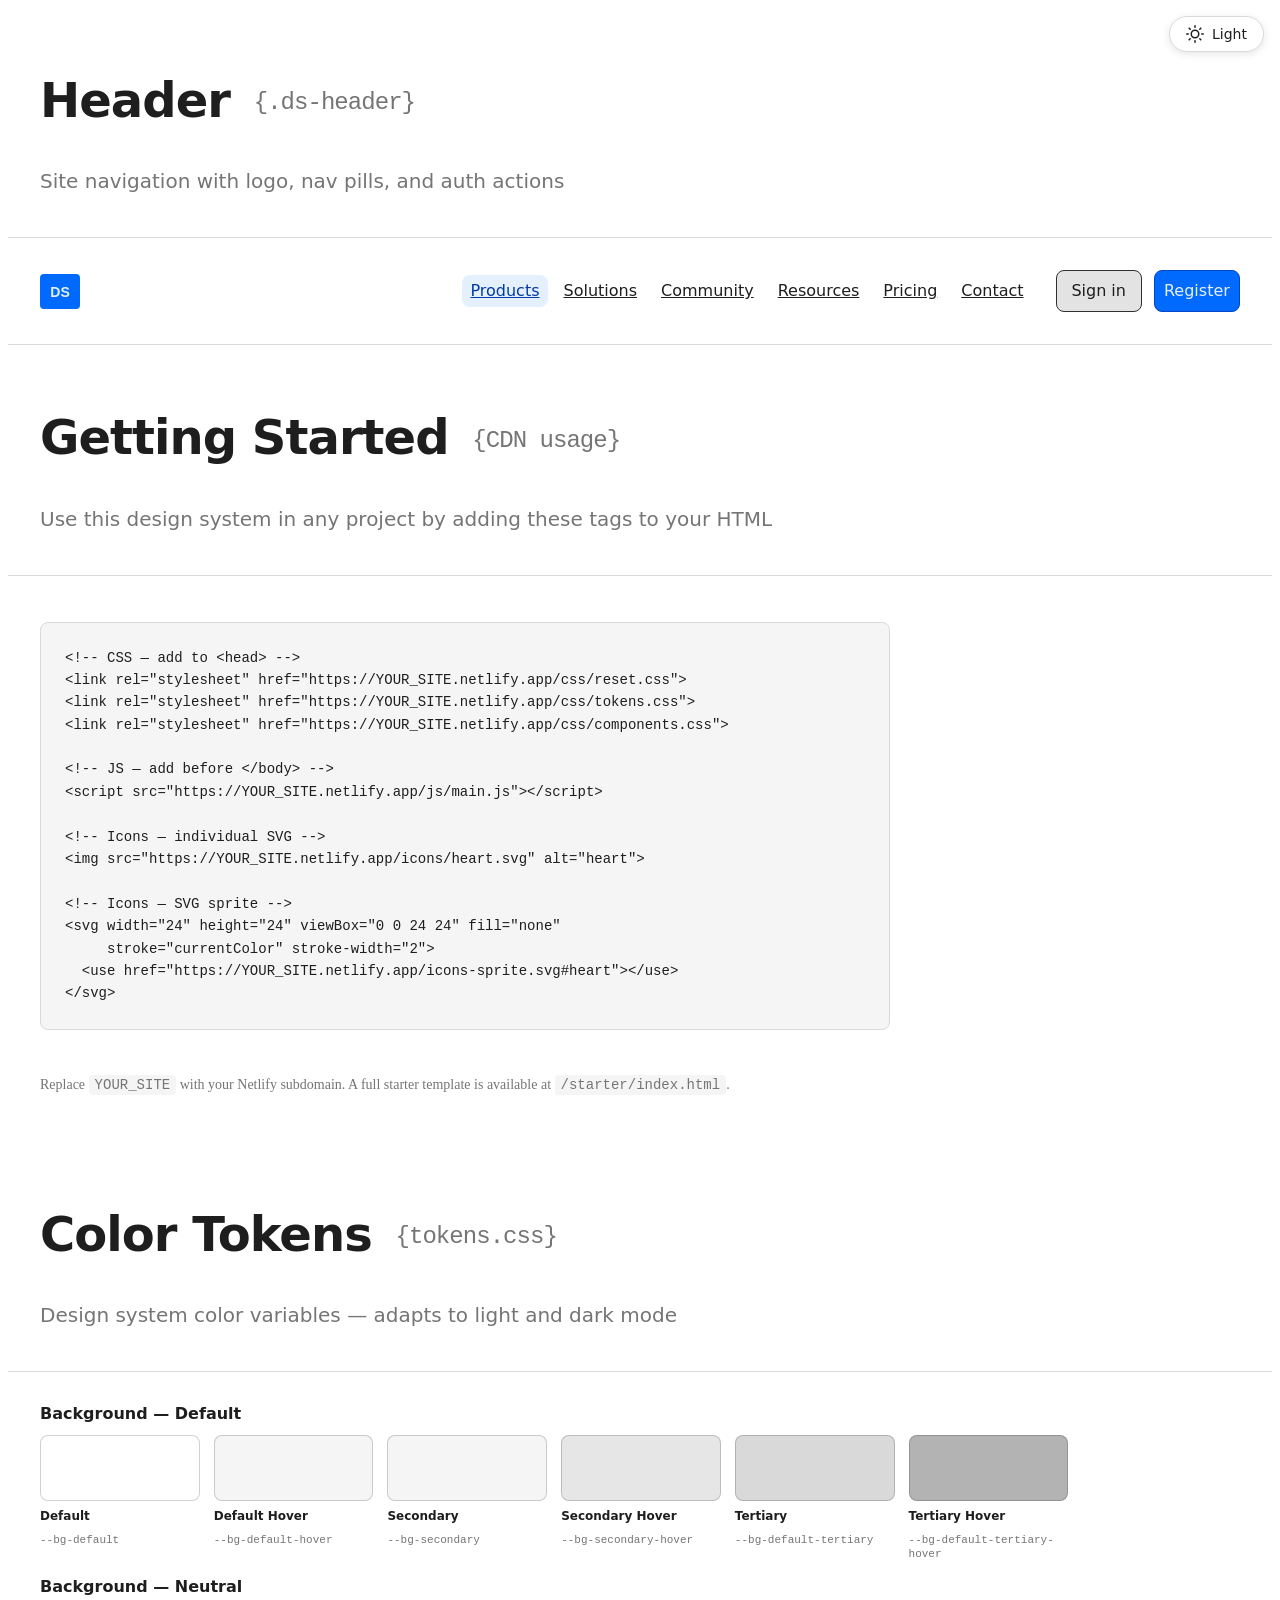
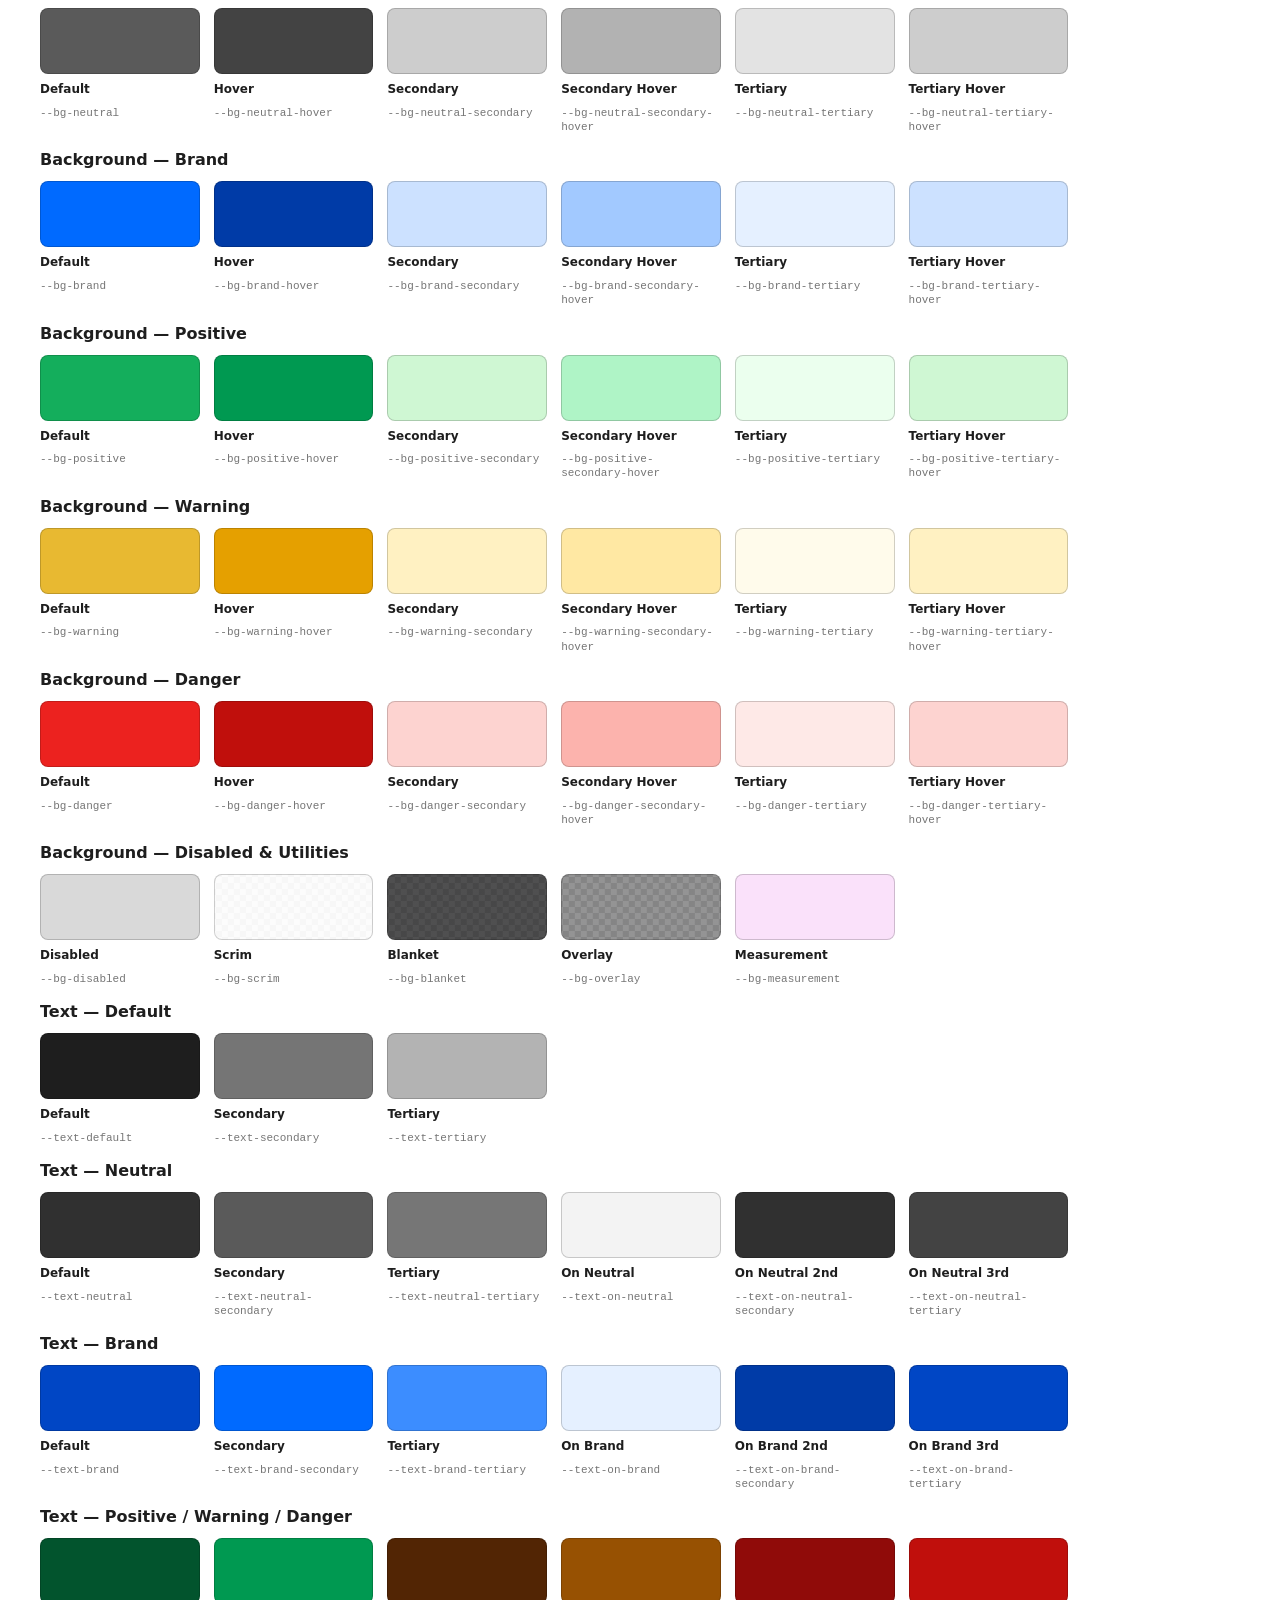
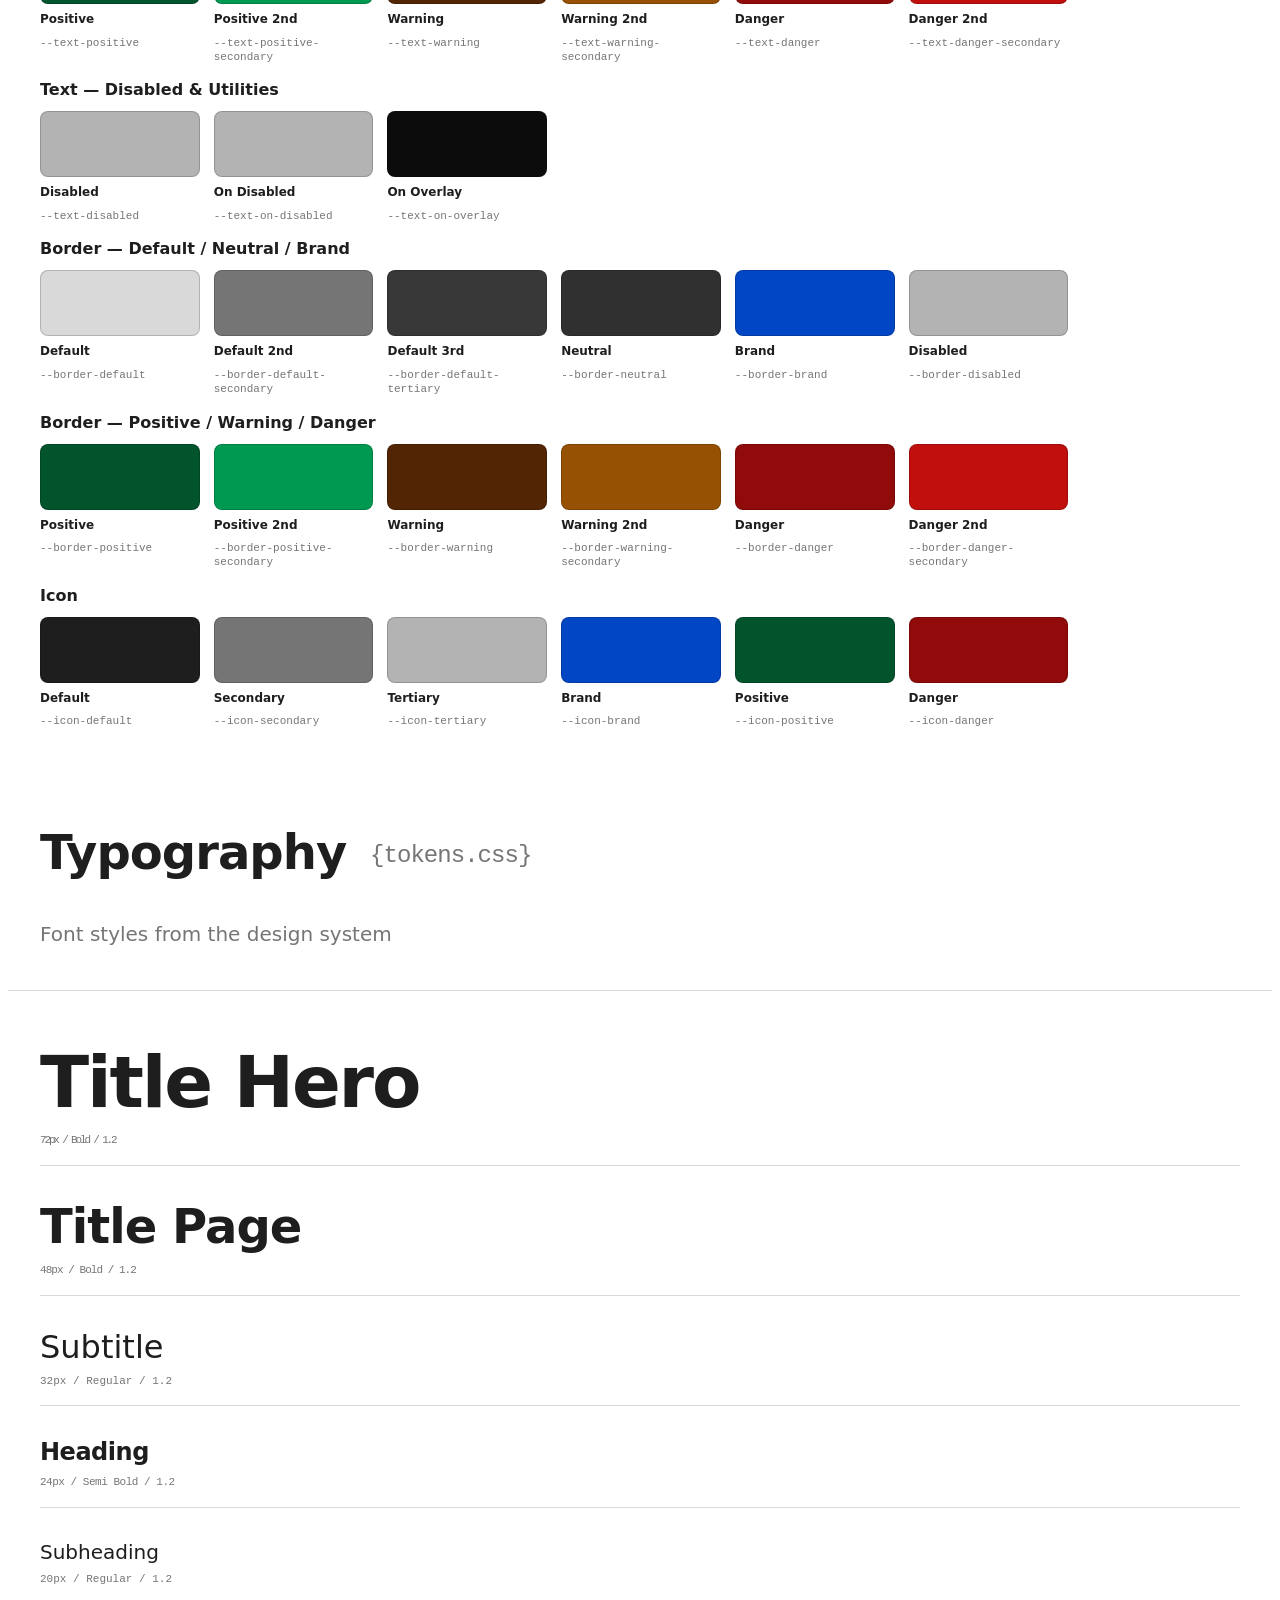
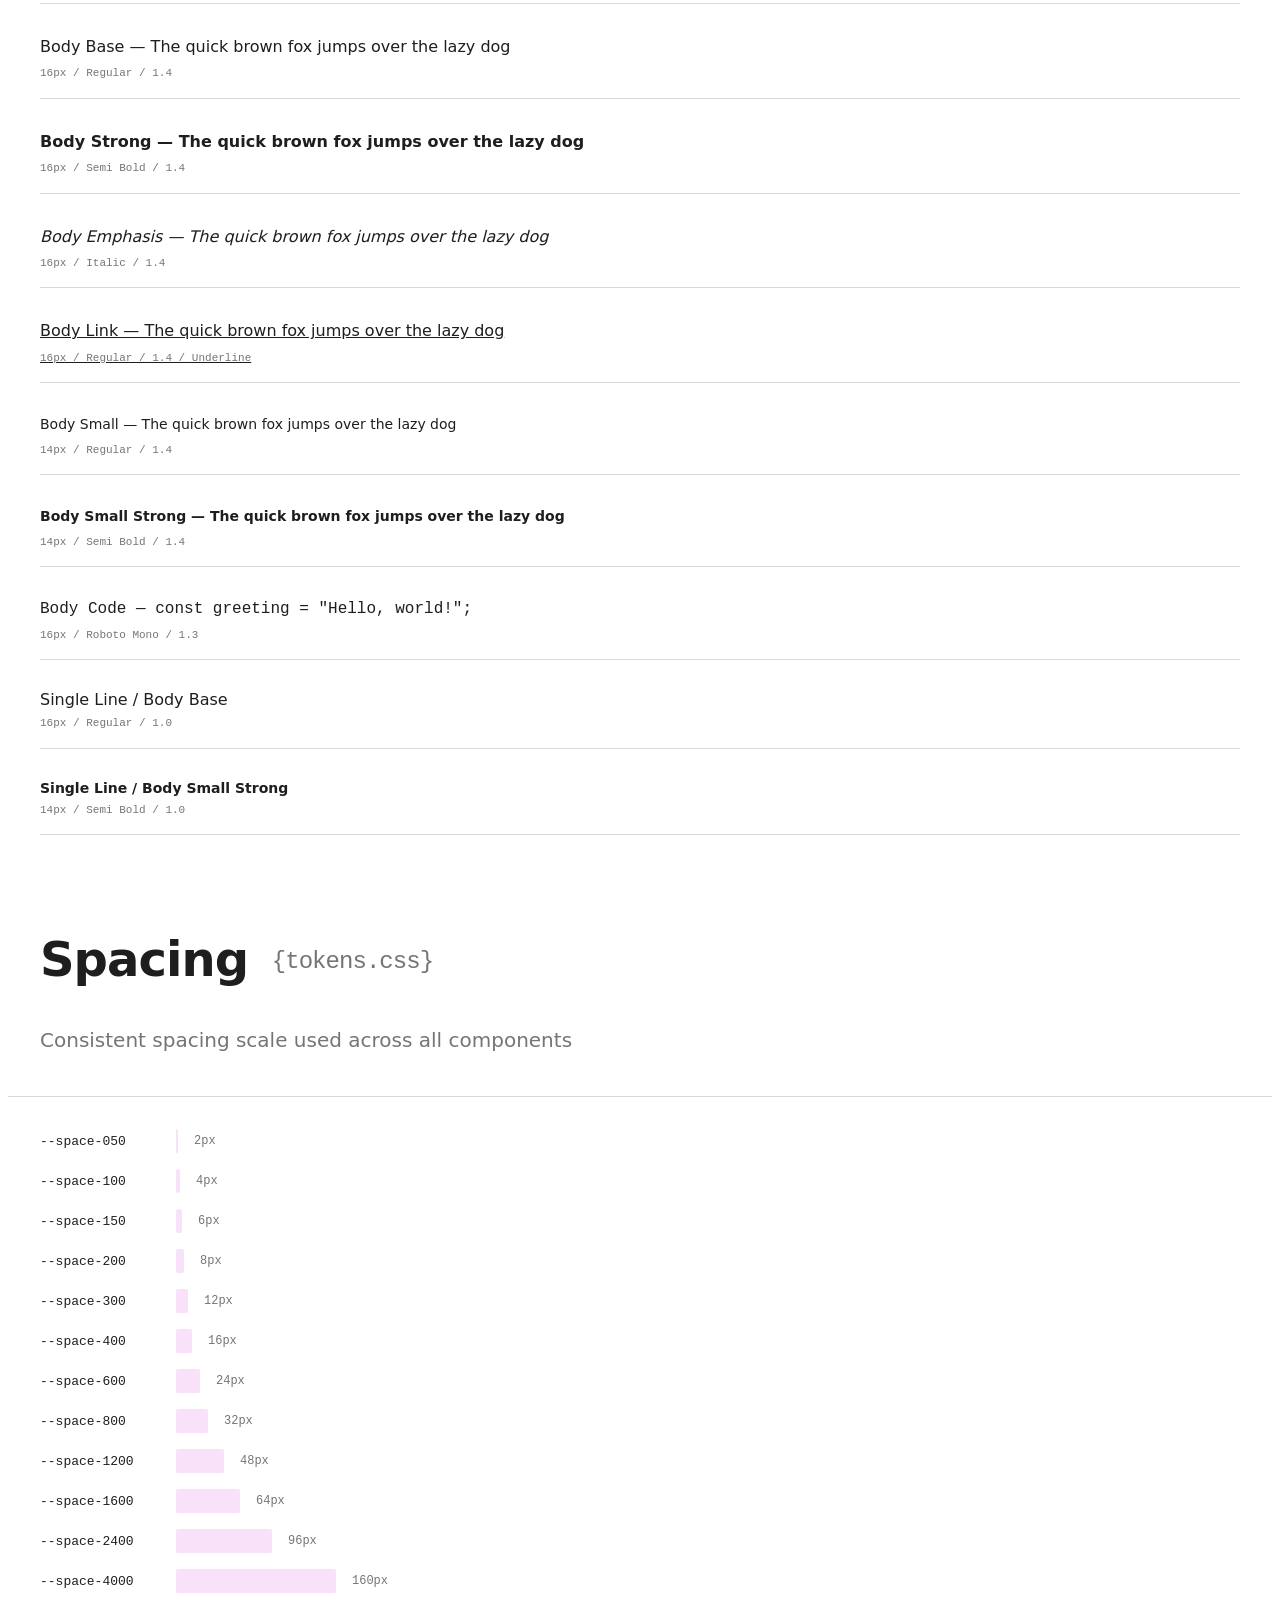
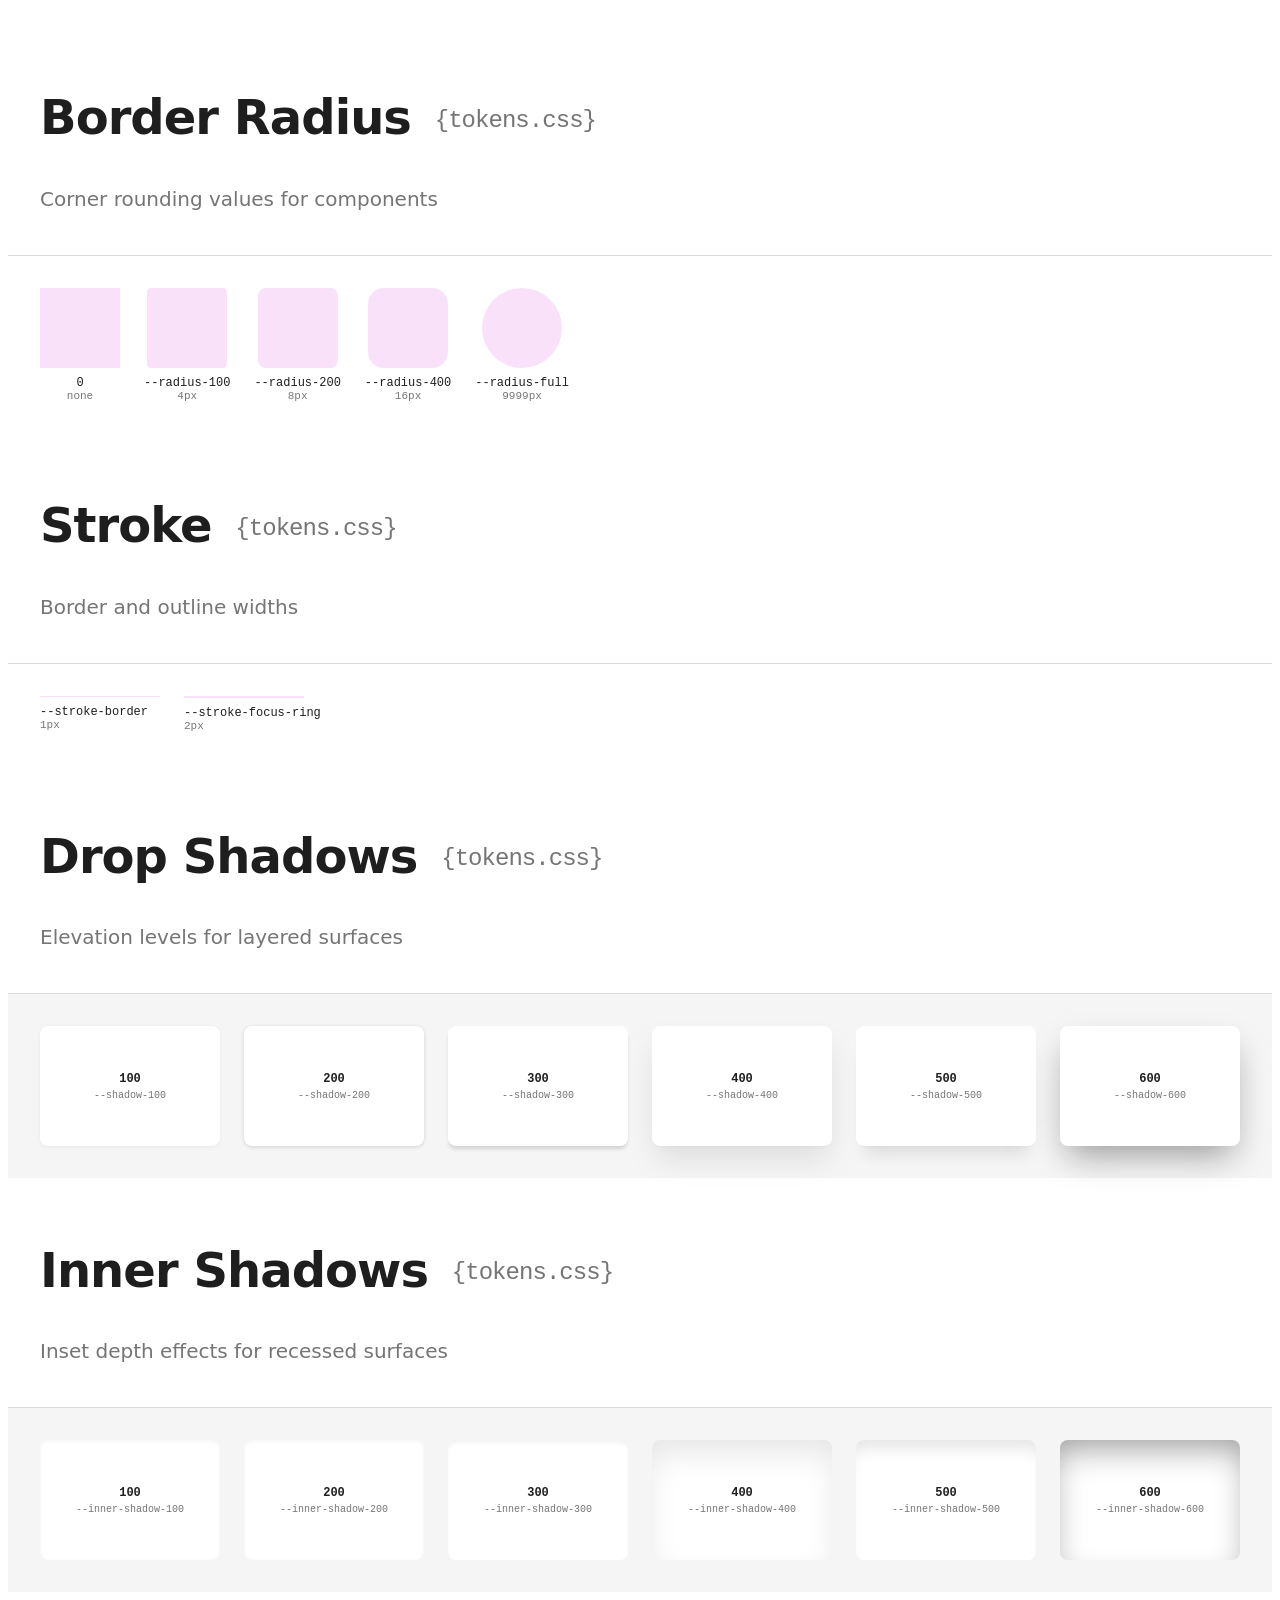
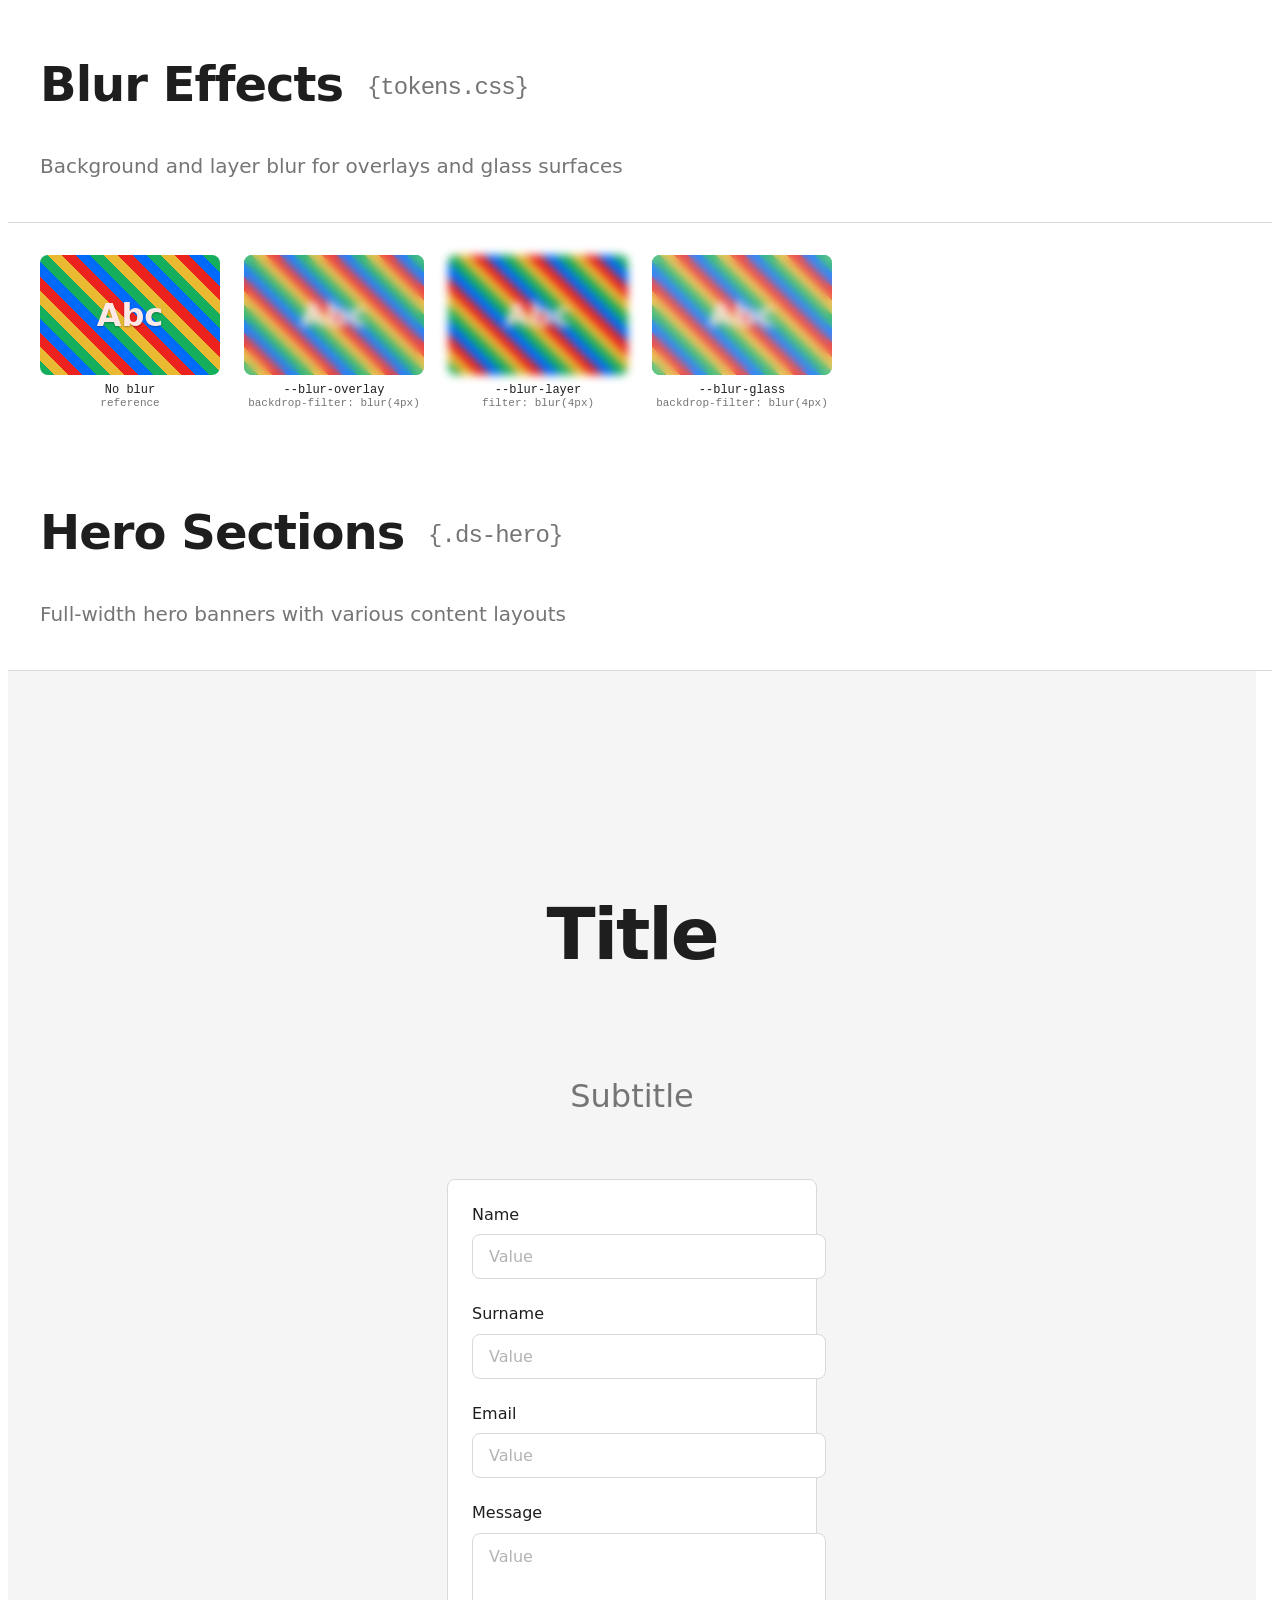
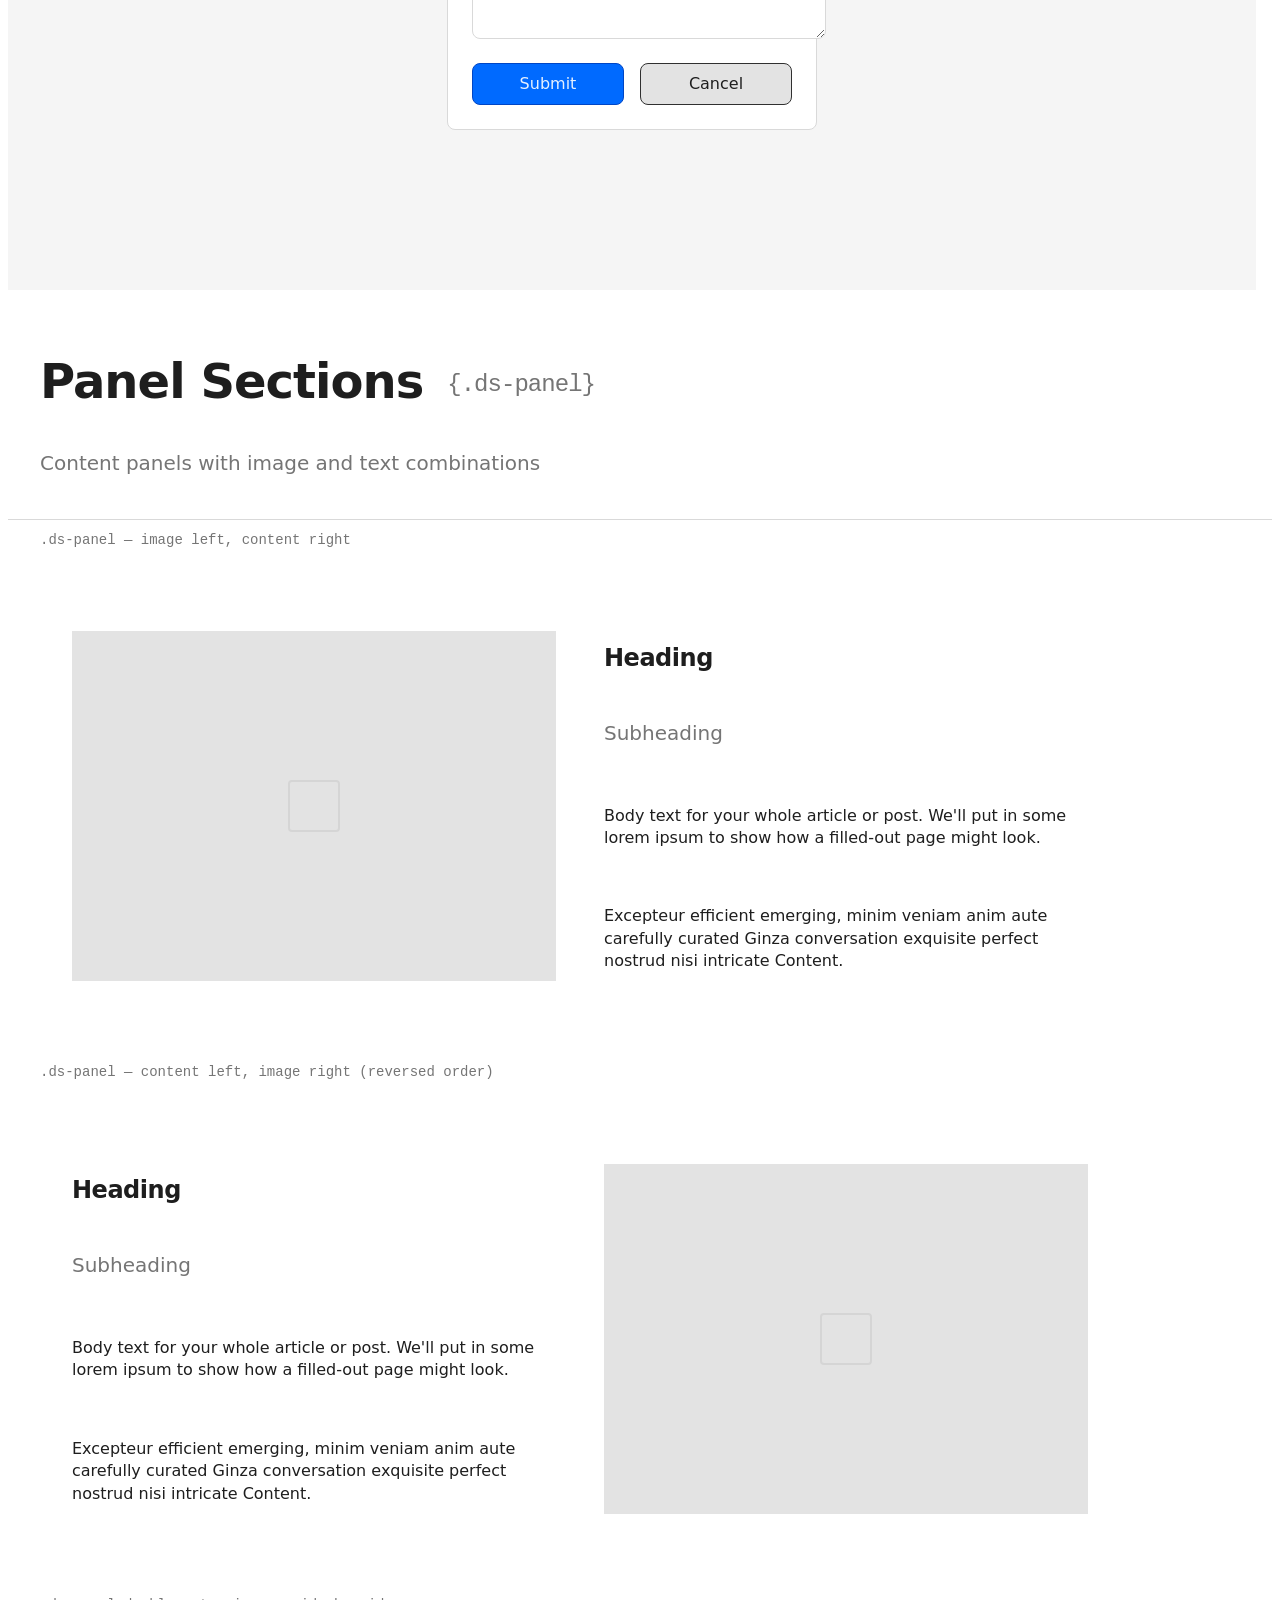
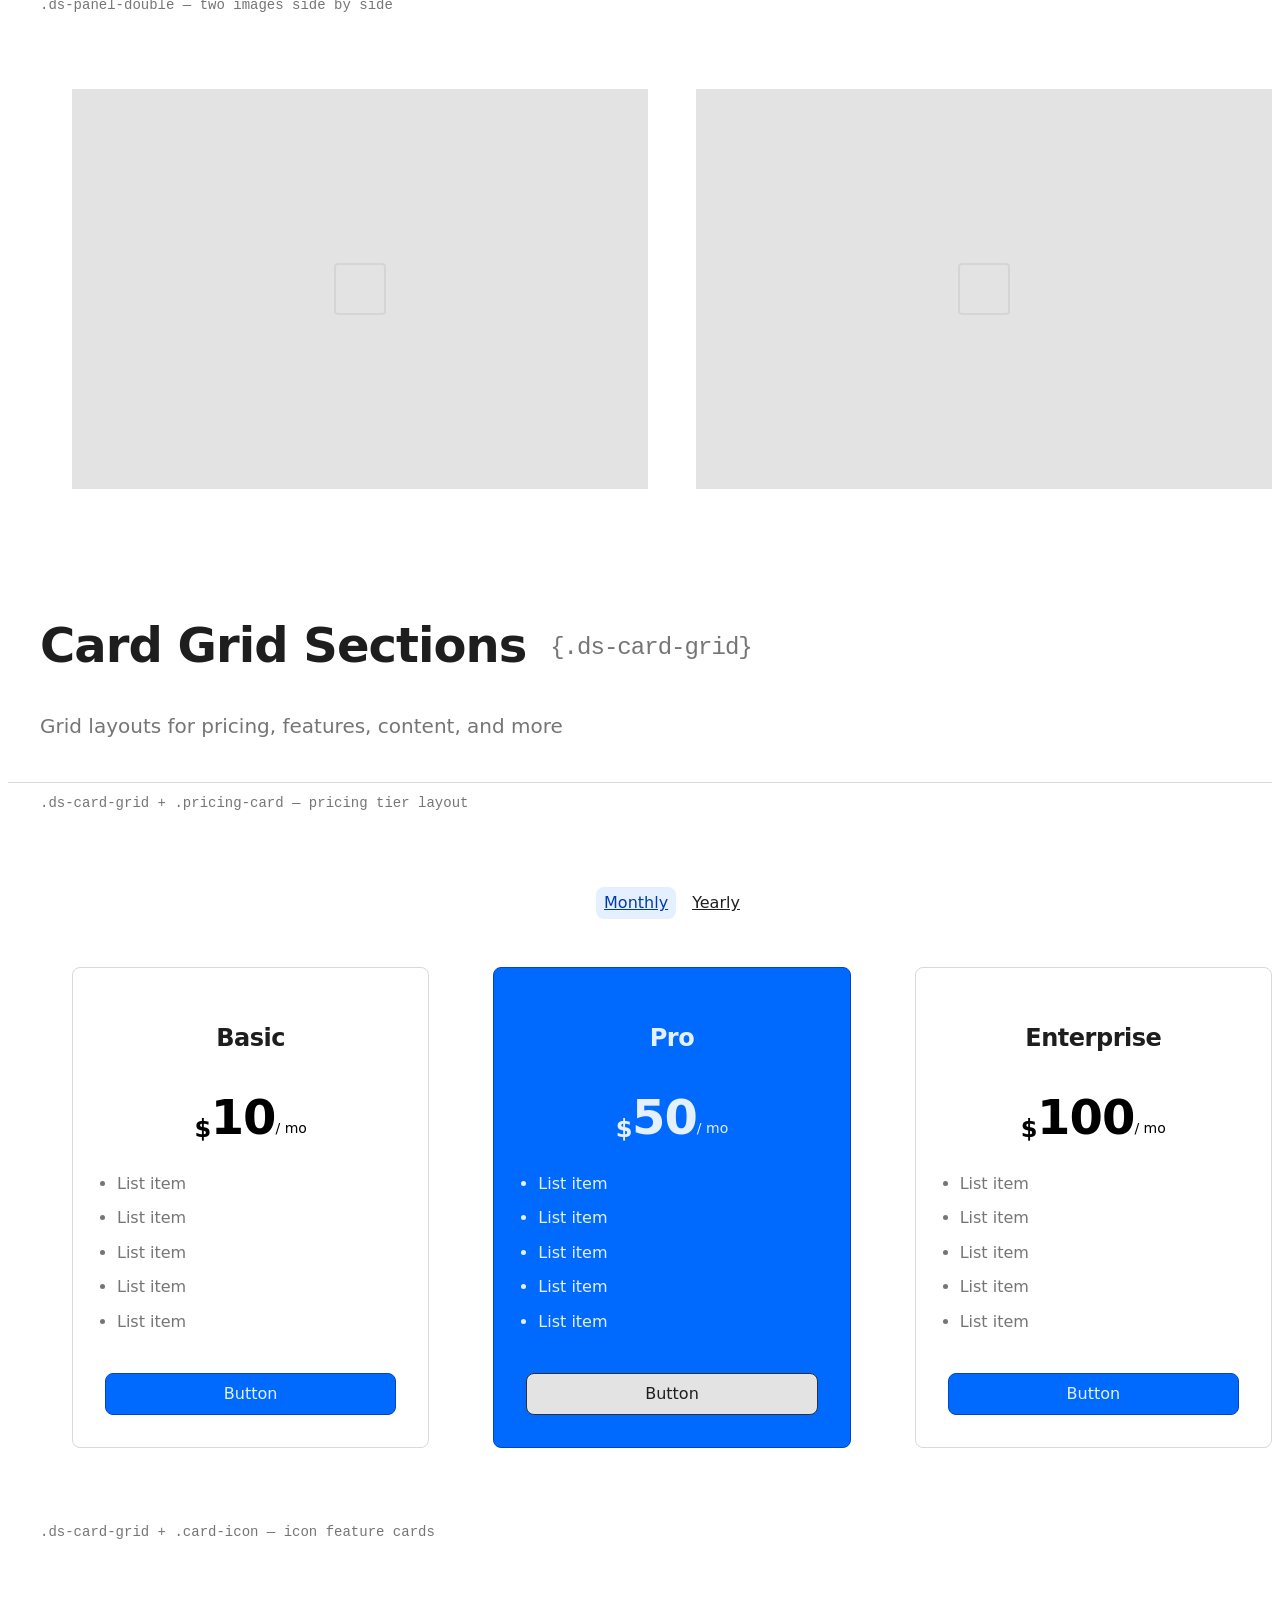
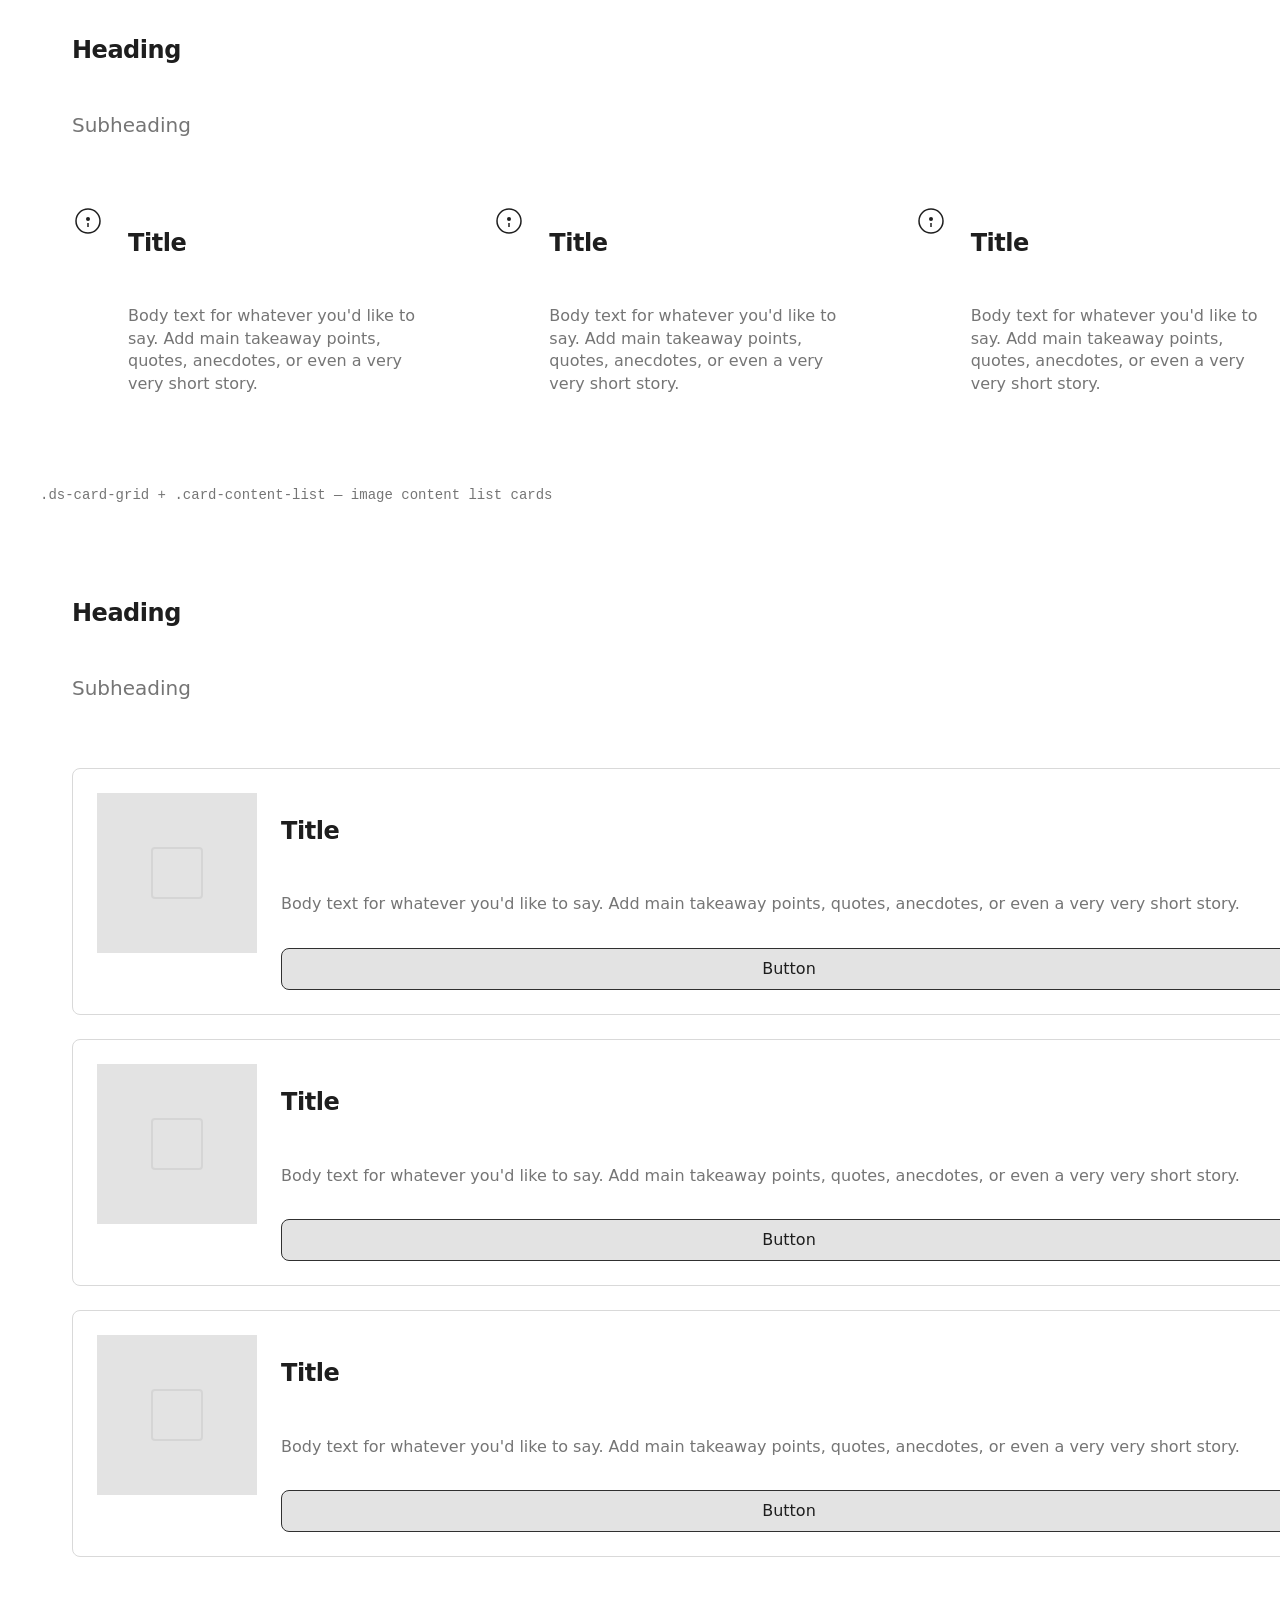
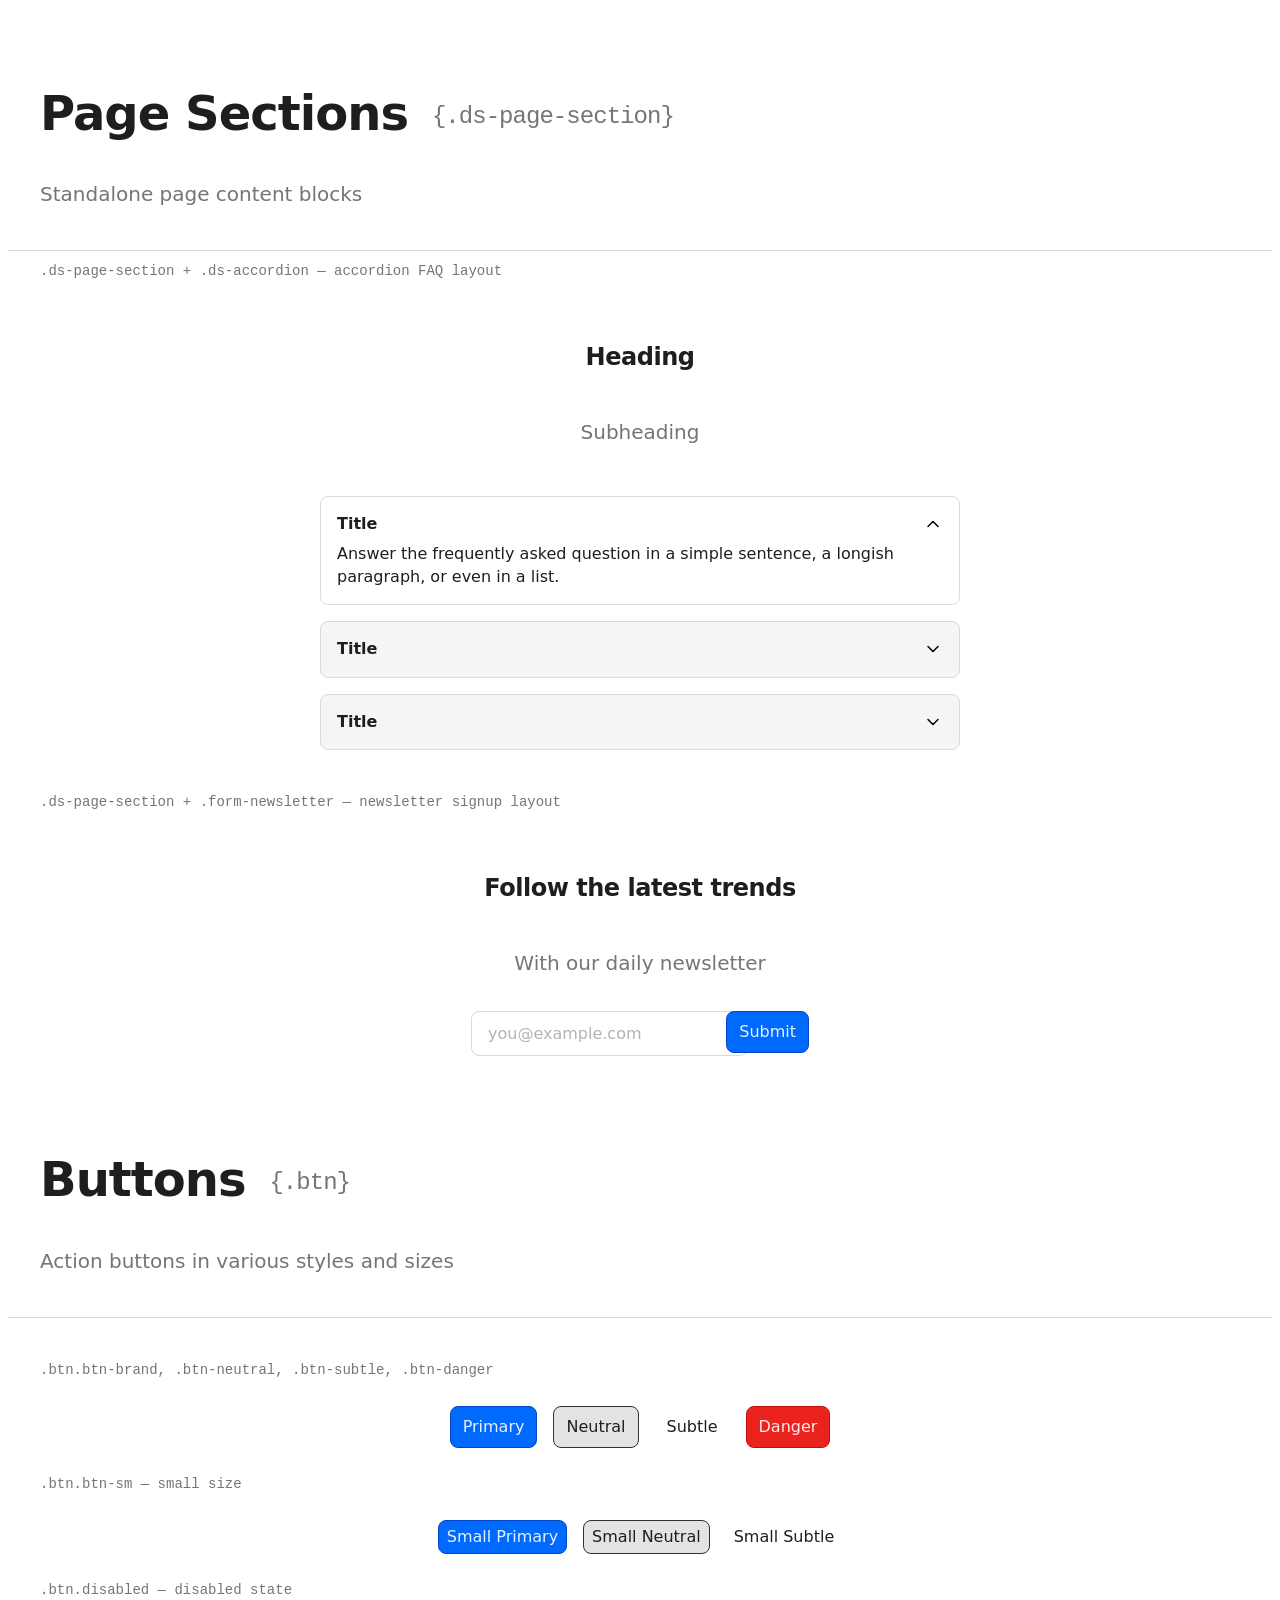
==== commit 2042d0cc: "Add 9 new components from Figma: checkbox, radio, select, switch, search, icon button, menu, tag tog" ====
--- a/index.html
+++ b/index.html
@@ -55,6 +55,37 @@
   </header>
 
   <!-- ============================================================
+       GETTING STARTED
+       ============================================================ -->
+
+  <div class="section-divider">
+    <h2>Getting Started <code>{CDN usage}</code></h2>
+    <p>Use this design system in any project by adding these tags to your HTML</p>
+  </div>
+  <section class="ds-page-section gap-sm" style="max-width: 800px; align-items: flex-start;">
+    <pre style="width: 100%; background: var(--bg-secondary); border: var(--stroke-border) solid var(--border-default); border-radius: var(--radius-200); padding: var(--space-600); overflow-x: auto; font-family: var(--font-mono); font-size: var(--text-body-small); line-height: 1.6; color: var(--text-default);"><code>&lt;!-- CSS — add to &lt;head&gt; --&gt;
+&lt;link rel="stylesheet" href="https://YOUR_SITE.netlify.app/css/reset.css"&gt;
+&lt;link rel="stylesheet" href="https://YOUR_SITE.netlify.app/css/tokens.css"&gt;
+&lt;link rel="stylesheet" href="https://YOUR_SITE.netlify.app/css/components.css"&gt;
+
+&lt;!-- JS — add before &lt;/body&gt; --&gt;
+&lt;script src="https://YOUR_SITE.netlify.app/js/main.js"&gt;&lt;/script&gt;
+
+&lt;!-- Icons — individual SVG --&gt;
+&lt;img src="https://YOUR_SITE.netlify.app/icons/heart.svg" alt="heart"&gt;
+
+&lt;!-- Icons — SVG sprite --&gt;
+&lt;svg width="24" height="24" viewBox="0 0 24 24" fill="none"
+     stroke="currentColor" stroke-width="2"&gt;
+  &lt;use href="https://YOUR_SITE.netlify.app/icons-sprite.svg#heart"&gt;&lt;/use&gt;
+&lt;/svg&gt;</code></pre>
+    <p style="font-size: var(--text-body-small); color: var(--text-secondary); line-height: 1.5;">
+      Replace <code style="font-family: var(--font-mono); background: var(--bg-secondary); padding: 2px 6px; border-radius: 4px;">YOUR_SITE</code> with your Netlify subdomain.
+      A full starter template is available at <code style="font-family: var(--font-mono); background: var(--bg-secondary); padding: 2px 6px; border-radius: 4px;">/starter/index.html</code>.
+    </p>
+  </section>
+
+  <!-- ============================================================
        COLOR TOKENS
        ============================================================ -->
 
@@ -1282,6 +1313,377 @@
       </div>
     </div>
 
+  </section>
+
+  <div class="section-divider">
+    <h2>Table <code>{.ds-table}</code></h2>
+    <p>Data table with header, body rows, optional subtitles, and right-aligned columns</p>
+  </div>
+  <section class="ds-page-section gap-sm list-row-section" style="max-width: 800px;">
+
+    <p class="variant-label">.ds-table — default left-aligned, no subtitles</p>
+    <table class="ds-table">
+      <thead>
+        <tr>
+          <th>Name</th>
+          <th>Role</th>
+          <th>Status</th>
+        </tr>
+      </thead>
+      <tbody>
+        <tr>
+          <td>Alice Martin</td>
+          <td>Designer</td>
+          <td>Active</td>
+        </tr>
+        <tr>
+          <td>Bob Chen</td>
+          <td>Engineer</td>
+          <td>Away</td>
+        </tr>
+        <tr>
+          <td>Carol Reyes</td>
+          <td>Product Manager</td>
+          <td>Active</td>
+        </tr>
+      </tbody>
+    </table>
+
+    <p class="variant-label" style="margin-top: var(--space-600);">.ds-table + .cell-subtitle — with subtitle text</p>
+    <table class="ds-table">
+      <thead>
+        <tr>
+          <th>Product</th>
+          <th>Category</th>
+          <th>Price</th>
+        </tr>
+      </thead>
+      <tbody>
+        <tr>
+          <td>Wireless Headphones<span class="cell-subtitle">Model WH-1000</span></td>
+          <td>Electronics<span class="cell-subtitle">Audio</span></td>
+          <td>$299.00<span class="cell-subtitle">In stock</span></td>
+        </tr>
+        <tr>
+          <td>Running Shoes<span class="cell-subtitle">Size 10</span></td>
+          <td>Footwear<span class="cell-subtitle">Athletic</span></td>
+          <td>$129.00<span class="cell-subtitle">Low stock</span></td>
+        </tr>
+        <tr>
+          <td>Desk Lamp<span class="cell-subtitle">LED, adjustable</span></td>
+          <td>Home Office<span class="cell-subtitle">Lighting</span></td>
+          <td>$59.00<span class="cell-subtitle">In stock</span></td>
+        </tr>
+      </tbody>
+    </table>
+
+    <p class="variant-label" style="margin-top: var(--space-600);">.ds-table + .align-right — right-aligned numeric column</p>
+    <table class="ds-table">
+      <thead>
+        <tr>
+          <th>Transaction</th>
+          <th>Date</th>
+          <th class="align-right">Amount</th>
+        </tr>
+      </thead>
+      <tbody>
+        <tr>
+          <td>Coffee Shop<span class="cell-subtitle">Visa •4242</span></td>
+          <td>Apr 14, 2026<span class="cell-subtitle">9:32 AM</span></td>
+          <td class="align-right">-$4.50<span class="cell-subtitle">Pending</span></td>
+        </tr>
+        <tr>
+          <td>Salary Deposit<span class="cell-subtitle">Direct deposit</span></td>
+          <td>Apr 12, 2026<span class="cell-subtitle">12:00 AM</span></td>
+          <td class="align-right">+$3,200.00<span class="cell-subtitle">Completed</span></td>
+        </tr>
+        <tr>
+          <td>Electric Bill<span class="cell-subtitle">Auto-pay</span></td>
+          <td>Apr 10, 2026<span class="cell-subtitle">6:00 AM</span></td>
+          <td class="align-right">-$87.30<span class="cell-subtitle">Completed</span></td>
+        </tr>
+      </tbody>
+    </table>
+
+  </section>
+
+  <div class="section-divider">
+    <h2>Checkbox Field <code>{.checkbox-field}</code></h2>
+    <p>Checkbox input with label and optional description — supports checked, unchecked, indeterminate, and disabled states</p>
+  </div>
+  <section class="ds-page-section gap-sm" style="max-width: 600px; align-items: flex-start;">
+    <p class="variant-label">.checkbox-group — checked, unchecked, indeterminate</p>
+    <div class="checkbox-group">
+      <label class="checkbox-field">
+        <input type="checkbox" checked>
+        <div class="checkbox-row">
+          <span class="checkbox-box"><svg viewBox="0 0 24 24" fill="none" stroke="currentColor" stroke-width="3" stroke-linecap="round" stroke-linejoin="round"><polyline points="20 6 9 17 4 12"/></svg></span>
+          <span class="checkbox-label">Notifications</span>
+        </div>
+        <span class="checkbox-description">Receive email notifications</span>
+      </label>
+      <label class="checkbox-field">
+        <input type="checkbox">
+        <div class="checkbox-row">
+          <span class="checkbox-box"><svg viewBox="0 0 24 24" fill="none" stroke="currentColor" stroke-width="3" stroke-linecap="round" stroke-linejoin="round"><polyline points="20 6 9 17 4 12"/></svg></span>
+          <span class="checkbox-label">Marketing</span>
+        </div>
+        <span class="checkbox-description">Receive marketing emails</span>
+      </label>
+      <label class="checkbox-field indeterminate">
+        <input type="checkbox">
+        <div class="checkbox-row">
+          <span class="checkbox-box"><svg viewBox="0 0 24 24" fill="none" stroke="currentColor" stroke-width="3" stroke-linecap="round" stroke-linejoin="round"><line x1="5" y1="12" x2="19" y2="12"/></svg></span>
+          <span class="checkbox-label">Select all</span>
+        </div>
+        <span class="checkbox-description">Some items are selected</span>
+      </label>
+    </div>
+
+    <p class="variant-label" style="margin-top: var(--space-600);">.checkbox-field.disabled — disabled state</p>
+    <label class="checkbox-field disabled">
+      <input type="checkbox" checked disabled>
+      <div class="checkbox-row">
+        <span class="checkbox-box"><svg viewBox="0 0 24 24" fill="none" stroke="currentColor" stroke-width="3" stroke-linecap="round" stroke-linejoin="round"><polyline points="20 6 9 17 4 12"/></svg></span>
+        <span class="checkbox-label">Disabled checked</span>
+      </div>
+      <span class="checkbox-description">This option cannot be changed</span>
+    </label>
+  </section>
+
+  <div class="section-divider">
+    <h2>Radio Field <code>{.radio-field}</code></h2>
+    <p>Radio button with label and optional description — used in groups for single-select</p>
+  </div>
+  <section class="ds-page-section gap-sm" style="max-width: 600px; align-items: flex-start;">
+    <p class="variant-label">.radio-group — default radio group</p>
+    <div class="radio-group">
+      <label class="radio-field">
+        <input type="radio" name="plan" checked>
+        <div class="radio-row">
+          <span class="radio-dot"></span>
+          <span class="radio-label">Free</span>
+        </div>
+        <span class="radio-description">Basic features, up to 3 projects</span>
+      </label>
+      <label class="radio-field">
+        <input type="radio" name="plan">
+        <div class="radio-row">
+          <span class="radio-dot"></span>
+          <span class="radio-label">Pro</span>
+        </div>
+        <span class="radio-description">Advanced features, unlimited projects</span>
+      </label>
+      <label class="radio-field">
+        <input type="radio" name="plan">
+        <div class="radio-row">
+          <span class="radio-dot"></span>
+          <span class="radio-label">Enterprise</span>
+        </div>
+        <span class="radio-description">Custom integrations, dedicated support</span>
+      </label>
+    </div>
+
+    <p class="variant-label" style="margin-top: var(--space-600);">.radio-field.disabled — disabled state</p>
+    <label class="radio-field disabled">
+      <input type="radio" name="plan-disabled" disabled>
+      <div class="radio-row">
+        <span class="radio-dot"></span>
+        <span class="radio-label">Unavailable</span>
+      </div>
+      <span class="radio-description">This option is not available</span>
+    </label>
+  </section>
+
+  <div class="section-divider">
+    <h2>Select Field <code>{.select-field}</code></h2>
+    <p>Dropdown select with label, description, and error states</p>
+  </div>
+  <section class="ds-page-section gap-sm" style="max-width: 400px; align-items: flex-start;">
+    <p class="variant-label">.select-field — default</p>
+    <div class="select-field">
+      <label class="select-field-label">Country</label>
+      <select>
+        <option>United States</option>
+        <option>Canada</option>
+        <option>United Kingdom</option>
+        <option>Germany</option>
+        <option>Japan</option>
+      </select>
+    </div>
+
+    <p class="variant-label" style="margin-top: var(--space-600);">.select-field.error — with error message</p>
+    <div class="select-field error">
+      <label class="select-field-label">Category</label>
+      <select>
+        <option value="" disabled selected>Select a category</option>
+        <option>Design</option>
+        <option>Engineering</option>
+      </select>
+      <span class="select-field-error">Please select a category</span>
+    </div>
+
+    <p class="variant-label" style="margin-top: var(--space-600);">.select-field — disabled</p>
+    <div class="select-field">
+      <label class="select-field-label">Role</label>
+      <select disabled>
+        <option>Viewer</option>
+      </select>
+    </div>
+  </section>
+
+  <div class="section-divider">
+    <h2>Switch Field <code>{.switch-field}</code></h2>
+    <p>Toggle switch with label and optional description</p>
+  </div>
+  <section class="ds-page-section gap-sm" style="max-width: 400px; align-items: flex-start;">
+    <p class="variant-label">.switch-field — checked</p>
+    <label class="switch-field">
+      <input type="checkbox" checked>
+      <div class="switch-row">
+        <span class="switch-label">Dark mode</span>
+        <span class="switch-track"><span class="switch-knob"></span></span>
+      </div>
+      <span class="switch-description">Use dark theme across the app</span>
+    </label>
+
+    <p class="variant-label" style="margin-top: var(--space-600);">.switch-field — unchecked</p>
+    <label class="switch-field">
+      <input type="checkbox">
+      <div class="switch-row">
+        <span class="switch-label">Auto-save</span>
+        <span class="switch-track"><span class="switch-knob"></span></span>
+      </div>
+      <span class="switch-description">Automatically save changes</span>
+    </label>
+
+    <p class="variant-label" style="margin-top: var(--space-600);">.switch-field.disabled — disabled</p>
+    <label class="switch-field disabled">
+      <input type="checkbox" checked disabled>
+      <div class="switch-row">
+        <span class="switch-label">Locked setting</span>
+        <span class="switch-track"><span class="switch-knob"></span></span>
+      </div>
+      <span class="switch-description">Managed by your administrator</span>
+    </label>
+  </section>
+
+  <div class="section-divider">
+    <h2>Search Input <code>{.search-input}</code></h2>
+    <p>Pill-shaped search field with icon</p>
+  </div>
+  <section class="ds-page-section gap-sm" style="max-width: 400px; align-items: flex-start;">
+    <p class="variant-label">.search-input — default with placeholder</p>
+    <div class="search-input">
+      <input type="text" placeholder="Search...">
+      <svg viewBox="0 0 24 24" fill="none" stroke="currentColor" stroke-width="2" stroke-linecap="round" stroke-linejoin="round"><circle cx="11" cy="11" r="8"/><line x1="21" y1="21" x2="16.65" y2="16.65"/></svg>
+    </div>
+
+    <p class="variant-label" style="margin-top: var(--space-600);">.search-input.disabled — disabled</p>
+    <div class="search-input disabled">
+      <input type="text" placeholder="Search..." disabled>
+      <svg viewBox="0 0 24 24" fill="none" stroke="currentColor" stroke-width="2" stroke-linecap="round" stroke-linejoin="round"><circle cx="11" cy="11" r="8"/><line x1="21" y1="21" x2="16.65" y2="16.65"/></svg>
+    </div>
+  </section>
+
+  <div class="section-divider">
+    <h2>Icon Button <code>{.btn-icon}</code></h2>
+    <p>Icon-only buttons in brand, neutral, and subtle variants with two sizes</p>
+  </div>
+  <section class="ds-page-section gap-sm" style="align-items: flex-start;">
+    <p class="variant-label">.btn-icon.btn-brand, .btn-icon.btn-neutral, .btn-icon.btn-subtle — medium</p>
+    <div style="display: flex; gap: var(--space-300); flex-wrap: wrap; align-items: center;">
+      <button class="btn-icon btn-brand"><svg viewBox="0 0 24 24" fill="none" stroke="currentColor" stroke-width="2" stroke-linecap="round" stroke-linejoin="round"><line x1="12" y1="5" x2="12" y2="19"/><line x1="5" y1="12" x2="19" y2="12"/></svg></button>
+      <button class="btn-icon btn-neutral"><svg viewBox="0 0 24 24" fill="none" stroke="currentColor" stroke-width="2" stroke-linecap="round" stroke-linejoin="round"><path d="M11 4H4a2 2 0 0 0-2 2v14a2 2 0 0 0 2 2h14a2 2 0 0 0 2-2v-7"/><path d="M18.5 2.5a2.121 2.121 0 0 1 3 3L12 15l-4 1 1-4 9.5-9.5z"/></svg></button>
+      <button class="btn-icon btn-subtle"><svg viewBox="0 0 24 24" fill="none" stroke="currentColor" stroke-width="2" stroke-linecap="round" stroke-linejoin="round"><polyline points="3 6 5 6 21 6"/><path d="M19 6v14a2 2 0 0 1-2 2H7a2 2 0 0 1-2-2V6m3 0V4a2 2 0 0 1 2-2h4a2 2 0 0 1 2 2v2"/></svg></button>
+    </div>
+
+    <p class="variant-label" style="margin-top: var(--space-400);">.btn-icon.btn-sm — small size</p>
+    <div style="display: flex; gap: var(--space-300); flex-wrap: wrap; align-items: center;">
+      <button class="btn-icon btn-brand btn-sm"><svg viewBox="0 0 24 24" fill="none" stroke="currentColor" stroke-width="2" stroke-linecap="round" stroke-linejoin="round"><line x1="12" y1="5" x2="12" y2="19"/><line x1="5" y1="12" x2="19" y2="12"/></svg></button>
+      <button class="btn-icon btn-neutral btn-sm"><svg viewBox="0 0 24 24" fill="none" stroke="currentColor" stroke-width="2" stroke-linecap="round" stroke-linejoin="round"><path d="M11 4H4a2 2 0 0 0-2 2v14a2 2 0 0 0 2 2h14a2 2 0 0 0 2-2v-7"/><path d="M18.5 2.5a2.121 2.121 0 0 1 3 3L12 15l-4 1 1-4 9.5-9.5z"/></svg></button>
+      <button class="btn-icon btn-subtle btn-sm"><svg viewBox="0 0 24 24" fill="none" stroke="currentColor" stroke-width="2" stroke-linecap="round" stroke-linejoin="round"><polyline points="3 6 5 6 21 6"/><path d="M19 6v14a2 2 0 0 1-2 2H7a2 2 0 0 1-2-2V6m3 0V4a2 2 0 0 1 2-2h4a2 2 0 0 1 2 2v2"/></svg></button>
+    </div>
+  </section>
+
+  <div class="section-divider">
+    <h2>Menu <code>{.menu}</code></h2>
+    <p>Dropdown menu with items, icons, shortcuts, headings, separators, and danger variant</p>
+  </div>
+  <section class="ds-page-section gap-sm" style="align-items: flex-start;">
+    <p class="variant-label">.menu — with headings, icons, shortcuts, separator, danger item</p>
+    <div class="menu" style="max-width: 260px;">
+      <div class="menu-heading">Account</div>
+      <button class="menu-item">
+        <svg viewBox="0 0 24 24" fill="none" stroke="currentColor" stroke-width="2" stroke-linecap="round" stroke-linejoin="round"><path d="M20 21v-2a4 4 0 0 0-4-4H8a4 4 0 0 0-4 4v2"/><circle cx="12" cy="7" r="4"/></svg>
+        Profile
+        <span class="menu-shortcut">⌘P</span>
+      </button>
+      <button class="menu-item">
+        <svg viewBox="0 0 24 24" fill="none" stroke="currentColor" stroke-width="2" stroke-linecap="round" stroke-linejoin="round"><circle cx="12" cy="12" r="3"/><path d="M19.4 15a1.65 1.65 0 0 0 .33 1.82l.06.06a2 2 0 0 1 0 2.83 2 2 0 0 1-2.83 0l-.06-.06a1.65 1.65 0 0 0-1.82-.33 1.65 1.65 0 0 0-1 1.51V21a2 2 0 0 1-2 2 2 2 0 0 1-2-2v-.09A1.65 1.65 0 0 0 9 19.4a1.65 1.65 0 0 0-1.82.33l-.06.06a2 2 0 0 1-2.83 0 2 2 0 0 1 0-2.83l.06-.06A1.65 1.65 0 0 0 4.68 15a1.65 1.65 0 0 0-1.51-1H3a2 2 0 0 1-2-2 2 2 0 0 1 2-2h.09A1.65 1.65 0 0 0 4.6 9a1.65 1.65 0 0 0-.33-1.82l-.06-.06a2 2 0 0 1 0-2.83 2 2 0 0 1 2.83 0l.06.06A1.65 1.65 0 0 0 9 4.68a1.65 1.65 0 0 0 1-1.51V3a2 2 0 0 1 2-2 2 2 0 0 1 2 2v.09a1.65 1.65 0 0 0 1 1.51 1.65 1.65 0 0 0 1.82-.33l.06-.06a2 2 0 0 1 2.83 0 2 2 0 0 1 0 2.83l-.06.06A1.65 1.65 0 0 0 19.4 9a1.65 1.65 0 0 0 1.51 1H21a2 2 0 0 1 2 2 2 2 0 0 1-2 2h-.09a1.65 1.65 0 0 0-1.51 1z"/></svg>
+        Settings
+        <span class="menu-shortcut">⌘S</span>
+      </button>
+      <div class="menu-separator"></div>
+      <button class="menu-item danger">
+        <svg viewBox="0 0 24 24" fill="none" stroke="currentColor" stroke-width="2" stroke-linecap="round" stroke-linejoin="round"><path d="M9 21H5a2 2 0 0 1-2-2V5a2 2 0 0 1 2-2h4"/><polyline points="16 17 21 12 16 7"/><line x1="21" y1="12" x2="9" y2="12"/></svg>
+        Log out
+      </button>
+    </div>
+  </section>
+
+  <div class="section-divider">
+    <h2>Tag Toggle <code>{.tag-toggle}</code></h2>
+    <p>Toggleable tags for filtering — on state uses brand fill, off state uses tertiary</p>
+  </div>
+  <section class="ds-page-section gap-sm" style="align-items: flex-start;">
+    <p class="variant-label">.tag-toggle-group — mix of .tag-toggle.on and .tag-toggle.off</p>
+    <div class="tag-toggle-group">
+      <button class="tag-toggle on">
+        <svg viewBox="0 0 24 24" fill="none" stroke="currentColor" stroke-width="2" stroke-linecap="round" stroke-linejoin="round"><polyline points="20 6 9 17 4 12"/></svg>
+        Design
+      </button>
+      <button class="tag-toggle off">Engineering</button>
+      <button class="tag-toggle off">Product</button>
+      <button class="tag-toggle on">
+        <svg viewBox="0 0 24 24" fill="none" stroke="currentColor" stroke-width="2" stroke-linecap="round" stroke-linejoin="round"><polyline points="20 6 9 17 4 12"/></svg>
+        Marketing
+      </button>
+      <button class="tag-toggle off">Sales</button>
+    </div>
+  </section>
+
+  <div class="section-divider">
+    <h2>Avatar Block <code>{.avatar-block}</code></h2>
+    <p>Avatar paired with title and description text</p>
+  </div>
+  <section class="ds-page-section gap-sm" style="align-items: flex-start;">
+    <p class="variant-label">.avatar-block — with circle avatar</p>
+    <div class="avatar-block">
+      <div class="avatar"><img src="https://i.pravatar.cc/40?img=12" alt="User avatar"></div>
+      <div class="avatar-block-info">
+        <span class="avatar-block-title">Sarah Chen</span>
+        <span class="avatar-block-description">Product Designer</span>
+      </div>
+    </div>
+
+    <p class="variant-label" style="margin-top: var(--space-600);">.avatar-block — with square avatar</p>
+    <div class="avatar-block">
+      <div class="avatar avatar-square"><img src="https://i.pravatar.cc/40?img=33" alt="User avatar"></div>
+      <div class="avatar-block-info">
+        <span class="avatar-block-title">Alex Rivera</span>
+        <span class="avatar-block-description">Engineering Lead</span>
+      </div>
+    </div>
+
+    <p class="variant-label" style="margin-top: var(--space-600);">.avatar-block — with initial avatar</p>
+    <div class="avatar-block">
+      <div class="avatar avatar-initial">JD</div>
+      <div class="avatar-block-info">
+        <span class="avatar-block-title">Jordan Davis</span>
+        <span class="avatar-block-description">Marketing Manager</span>
+      </div>
+    </div>
   </section>
 
   <div class="section-divider">
--- a/css/components.css
+++ b/css/components.css
@@ -1820,6 +1820,632 @@
 }
 
 /* ========================================
+   Table
+   ======================================== */
+
+.ds-table {
+  width: 100%;
+  border-collapse: collapse;
+  font-family: var(--font-sans);
+  font-size: var(--text-body-small);
+  line-height: 1.4;
+  background-color: var(--bg-default);
+  border: var(--stroke-border) solid var(--border-default);
+  border-radius: var(--radius-200);
+  overflow: hidden;
+}
+
+.ds-table th,
+.ds-table td {
+  padding: var(--space-300) var(--space-600);
+  border-bottom: var(--stroke-border) solid var(--border-default);
+  color: var(--text-default);
+  font-weight: var(--weight-regular);
+}
+
+.ds-table thead th {
+  font-weight: var(--weight-semibold);
+  text-align: left;
+}
+
+.ds-table tr:last-child td {
+  border-bottom: none;
+}
+
+.ds-table tbody tr {
+  transition: background-color 0.15s ease;
+}
+
+.ds-table tbody tr:hover {
+  background-color: var(--bg-default-hover);
+}
+
+.ds-table .cell-subtitle {
+  display: block;
+  color: var(--text-secondary);
+  font-weight: var(--weight-regular);
+}
+
+.ds-table .align-right {
+  text-align: right;
+}
+
+/* ========================================
+   Checkbox Field
+   ======================================== */
+
+.checkbox-field {
+  display: flex;
+  flex-direction: column;
+  gap: 0;
+  font-family: var(--font-sans);
+  cursor: pointer;
+}
+
+.checkbox-field input[type="checkbox"] {
+  display: none;
+}
+
+.checkbox-row {
+  display: flex;
+  align-items: center;
+  gap: var(--space-300);
+}
+
+.checkbox-box {
+  width: 16px;
+  height: 16px;
+  border-radius: 4px;
+  border: var(--stroke-border) solid var(--border-default);
+  background: var(--bg-default);
+  display: flex;
+  align-items: center;
+  justify-content: center;
+  flex-shrink: 0;
+  transition: background-color 0.15s ease, border-color 0.15s ease;
+}
+
+.checkbox-field input:checked + .checkbox-row .checkbox-box {
+  background: var(--bg-brand);
+  border-color: var(--border-brand);
+}
+
+.checkbox-box svg {
+  display: none;
+  width: 12px;
+  height: 12px;
+  stroke: var(--icon-on-brand);
+}
+
+.checkbox-field input:checked + .checkbox-row .checkbox-box svg {
+  display: block;
+}
+
+.checkbox-label {
+  font-size: var(--text-body);
+  font-weight: var(--weight-regular);
+  color: var(--text-default);
+  line-height: 1.4;
+}
+
+.checkbox-description {
+  padding-left: 28px;
+  font-size: var(--text-body);
+  color: var(--text-secondary);
+  line-height: 1.4;
+}
+
+.checkbox-field.disabled {
+  opacity: 0.5;
+  pointer-events: none;
+}
+
+.checkbox-field.indeterminate .checkbox-box {
+  background: var(--bg-brand);
+  border-color: var(--border-brand);
+}
+
+.checkbox-field.indeterminate .checkbox-box svg {
+  display: block;
+}
+
+/* ========================================
+   Radio Field
+   ======================================== */
+
+.radio-field {
+  display: flex;
+  flex-direction: column;
+  gap: 0;
+  font-family: var(--font-sans);
+  cursor: pointer;
+}
+
+.radio-field input[type="radio"] {
+  display: none;
+}
+
+.radio-row {
+  display: flex;
+  align-items: center;
+  gap: var(--space-300);
+}
+
+.radio-dot {
+  width: 16px;
+  height: 16px;
+  border-radius: 9999px;
+  border: var(--stroke-border) solid var(--border-default);
+  background: var(--bg-default);
+  display: flex;
+  align-items: center;
+  justify-content: center;
+  flex-shrink: 0;
+  transition: border-color 0.15s ease;
+}
+
+.radio-dot::after {
+  content: '';
+  width: 8px;
+  height: 8px;
+  border-radius: 9999px;
+  background: var(--bg-brand);
+  opacity: 0;
+  transition: opacity 0.15s ease;
+}
+
+.radio-field input:checked + .radio-row .radio-dot {
+  border-color: var(--border-brand);
+}
+
+.radio-field input:checked + .radio-row .radio-dot::after {
+  opacity: 1;
+}
+
+.radio-label {
+  font-size: var(--text-body);
+  font-weight: var(--weight-regular);
+  color: var(--text-default);
+  line-height: 1.4;
+}
+
+.radio-description {
+  padding-left: 28px;
+  font-size: var(--text-body);
+  color: var(--text-secondary);
+  line-height: 1.4;
+}
+
+.radio-field.disabled {
+  opacity: 0.5;
+  pointer-events: none;
+}
+
+.radio-group {
+  display: flex;
+  flex-direction: column;
+  gap: var(--space-300);
+}
+
+.checkbox-group {
+  display: flex;
+  flex-direction: column;
+  gap: var(--space-300);
+}
+
+/* ========================================
+   Select Field
+   ======================================== */
+
+.select-field {
+  display: flex;
+  flex-direction: column;
+  gap: var(--space-200);
+  font-family: var(--font-sans);
+  width: 100%;
+}
+
+.select-field-label {
+  font-size: var(--text-body);
+  font-weight: var(--weight-regular);
+  color: var(--text-default);
+  line-height: 1.4;
+}
+
+.select-field-description {
+  font-size: var(--text-body);
+  color: var(--text-secondary);
+  line-height: 1.4;
+}
+
+.select-field select {
+  appearance: none;
+  -webkit-appearance: none;
+  width: 100%;
+  padding: var(--space-300) var(--space-400);
+  padding-right: var(--space-800);
+  font-family: var(--font-sans);
+  font-size: var(--text-body);
+  color: var(--text-default);
+  background-color: var(--bg-default);
+  border: var(--stroke-border) solid var(--border-default);
+  border-radius: var(--radius-200);
+  cursor: pointer;
+  background-image: url("data:image/svg+xml,%3Csvg width='16' height='16' viewBox='0 0 24 24' fill='none' stroke='%23757575' stroke-width='2' stroke-linecap='round' stroke-linejoin='round'%3E%3Cpath d='M6 9l6 6 6-6'/%3E%3C/svg%3E");
+  background-repeat: no-repeat;
+  background-position: right 12px center;
+  background-size: 16px;
+  transition: border-color 0.15s ease;
+}
+
+.select-field select:focus {
+  outline: none;
+  border-color: var(--border-brand);
+}
+
+.select-field select:disabled {
+  opacity: 0.5;
+  cursor: not-allowed;
+}
+
+.select-field.error select {
+  border-color: var(--border-danger);
+}
+
+.select-field-error {
+  font-size: var(--text-body-small);
+  color: var(--text-danger);
+  line-height: 1.4;
+}
+
+.select-field select option {
+  font-size: var(--text-body);
+}
+
+/* ========================================
+   Switch Field
+   ======================================== */
+
+.switch-field {
+  display: flex;
+  flex-direction: column;
+  gap: 0;
+  font-family: var(--font-sans);
+  cursor: pointer;
+}
+
+.switch-field input[type="checkbox"] {
+  display: none;
+}
+
+.switch-row {
+  display: flex;
+  align-items: center;
+  gap: var(--space-300);
+}
+
+.switch-track {
+  width: 40px;
+  height: 24px;
+  border-radius: 9999px;
+  background: var(--bg-default-tertiary);
+  border: var(--stroke-border) solid var(--border-default);
+  position: relative;
+  flex-shrink: 0;
+  transition: background-color 0.2s ease, border-color 0.2s ease;
+}
+
+.switch-knob {
+  width: 18px;
+  height: 18px;
+  border-radius: 9999px;
+  background: var(--icon-on-brand);
+  position: absolute;
+  top: 2px;
+  left: 2px;
+  transition: transform 0.2s ease, background-color 0.2s ease;
+  box-shadow: var(--shadow-drop-1);
+}
+
+.switch-field input:checked + .switch-row .switch-track {
+  background: var(--bg-brand);
+  border-color: var(--border-brand);
+}
+
+.switch-field input:checked + .switch-row .switch-knob {
+  transform: translateX(16px);
+}
+
+.switch-label {
+  font-size: var(--text-body);
+  font-weight: var(--weight-regular);
+  color: var(--text-default);
+  line-height: 1.4;
+}
+
+.switch-description {
+  font-size: var(--text-body);
+  color: var(--text-secondary);
+  line-height: 1.4;
+}
+
+.switch-field.disabled {
+  opacity: 0.5;
+  pointer-events: none;
+}
+
+/* ========================================
+   Search Input
+   ======================================== */
+
+.search-input {
+  display: flex;
+  align-items: center;
+  gap: var(--space-200);
+  padding: var(--space-300) var(--space-400);
+  background: var(--bg-default);
+  border: var(--stroke-border) solid var(--border-default);
+  border-radius: 9999px;
+  font-family: var(--font-sans);
+  width: 100%;
+  transition: border-color 0.15s ease;
+}
+
+.search-input:focus-within {
+  border-color: var(--border-brand);
+}
+
+.search-input input {
+  border: none;
+  outline: none;
+  background: transparent;
+  font-family: var(--font-sans);
+  font-size: var(--text-body);
+  color: var(--text-default);
+  width: 100%;
+}
+
+.search-input input::placeholder {
+  color: var(--text-tertiary);
+}
+
+.search-input svg {
+  flex-shrink: 0;
+  width: 16px;
+  height: 16px;
+  stroke: var(--icon-default);
+}
+
+.search-input.disabled {
+  opacity: 0.5;
+  pointer-events: none;
+}
+
+/* ========================================
+   Icon Button
+   ======================================== */
+
+.btn-icon {
+  display: inline-flex;
+  align-items: center;
+  justify-content: center;
+  border: var(--stroke-border) solid transparent;
+  border-radius: 9999px;
+  cursor: pointer;
+  transition: background-color 0.15s ease, border-color 0.15s ease;
+  padding: var(--space-300);
+  line-height: 0;
+}
+
+.btn-icon svg {
+  width: 20px;
+  height: 20px;
+}
+
+.btn-icon.btn-sm {
+  padding: var(--space-200);
+}
+
+.btn-icon.btn-sm svg {
+  width: 16px;
+  height: 16px;
+}
+
+.btn-icon.btn-brand {
+  background: var(--bg-brand);
+  border-color: var(--border-brand);
+  color: var(--text-on-brand);
+}
+
+.btn-icon.btn-brand:hover {
+  background: var(--bg-brand-hover);
+}
+
+.btn-icon.btn-neutral {
+  background: var(--bg-default);
+  border-color: var(--border-default);
+  color: var(--text-default);
+}
+
+.btn-icon.btn-neutral:hover {
+  background: var(--bg-default-hover);
+}
+
+.btn-icon.btn-subtle {
+  background: transparent;
+  border-color: transparent;
+  color: var(--text-default);
+}
+
+.btn-icon.btn-subtle:hover {
+  background: var(--bg-default-hover);
+}
+
+.btn-icon.disabled,
+.btn-icon:disabled {
+  opacity: 0.5;
+  pointer-events: none;
+}
+
+/* ========================================
+   Menu
+   ======================================== */
+
+.menu {
+  display: flex;
+  flex-direction: column;
+  background: var(--bg-default);
+  border: var(--stroke-border) solid var(--border-default);
+  border-radius: var(--radius-200);
+  padding: var(--space-200);
+  min-width: 200px;
+  box-shadow: var(--shadow-drop-3);
+  font-family: var(--font-sans);
+}
+
+.menu-heading {
+  padding: var(--space-200) var(--space-300);
+  font-size: var(--text-body-small);
+  font-weight: var(--weight-semibold);
+  color: var(--text-secondary);
+}
+
+.menu-separator {
+  height: 1px;
+  background: var(--border-default);
+  margin: var(--space-200) 0;
+}
+
+.menu-item {
+  display: flex;
+  align-items: center;
+  gap: var(--space-300);
+  padding: var(--space-200) var(--space-300);
+  border-radius: var(--radius-100);
+  cursor: pointer;
+  font-size: var(--text-body);
+  color: var(--text-default);
+  text-decoration: none;
+  transition: background-color 0.1s ease;
+  border: none;
+  background: none;
+  width: 100%;
+  text-align: left;
+}
+
+.menu-item:hover {
+  background: var(--bg-default-hover);
+}
+
+.menu-item svg {
+  width: 16px;
+  height: 16px;
+  stroke: var(--icon-default);
+  flex-shrink: 0;
+}
+
+.menu-item .menu-shortcut {
+  margin-left: auto;
+  font-size: var(--text-body-small);
+  color: var(--text-tertiary);
+}
+
+.menu-item.danger {
+  color: var(--text-danger);
+}
+
+.menu-item.danger svg {
+  stroke: var(--text-danger);
+}
+
+.menu-item.disabled {
+  opacity: 0.5;
+  pointer-events: none;
+}
+
+/* ========================================
+   Tag Toggle
+   ======================================== */
+
+.tag-toggle {
+  display: inline-flex;
+  align-items: center;
+  gap: var(--space-200);
+  padding: var(--space-200);
+  border-radius: var(--radius-200);
+  font-family: var(--font-sans);
+  font-size: var(--text-body);
+  font-weight: var(--weight-regular);
+  cursor: pointer;
+  border: none;
+  transition: background-color 0.15s ease, color 0.15s ease;
+}
+
+.tag-toggle.on {
+  background: var(--bg-brand);
+  color: var(--text-on-brand);
+}
+
+.tag-toggle.off {
+  background: var(--bg-brand-tertiary);
+  color: var(--text-default);
+}
+
+.tag-toggle.on svg {
+  stroke: var(--text-on-brand);
+}
+
+.tag-toggle svg {
+  width: 16px;
+  height: 16px;
+}
+
+.tag-toggle:hover {
+  opacity: 0.85;
+}
+
+.tag-toggle-group {
+  display: flex;
+  flex-wrap: wrap;
+  gap: var(--space-200);
+}
+
+/* ========================================
+   Avatar Block
+   ======================================== */
+
+.avatar-block {
+  display: flex;
+  align-items: center;
+  gap: var(--space-300);
+  font-family: var(--font-sans);
+}
+
+.avatar-block .avatar {
+  flex-shrink: 0;
+}
+
+.avatar-block-info {
+  display: flex;
+  flex-direction: column;
+  gap: 2px;
+}
+
+.avatar-block-title {
+  font-size: var(--text-body);
+  font-weight: var(--weight-semibold);
+  color: var(--text-secondary);
+  line-height: 1.4;
+}
+
+.avatar-block-description {
+  font-size: var(--text-body);
+  font-weight: var(--weight-regular);
+  color: var(--text-tertiary);
+  line-height: 1.4;
+}
+
+/* ========================================
    Color Tokens
    ======================================== */
 
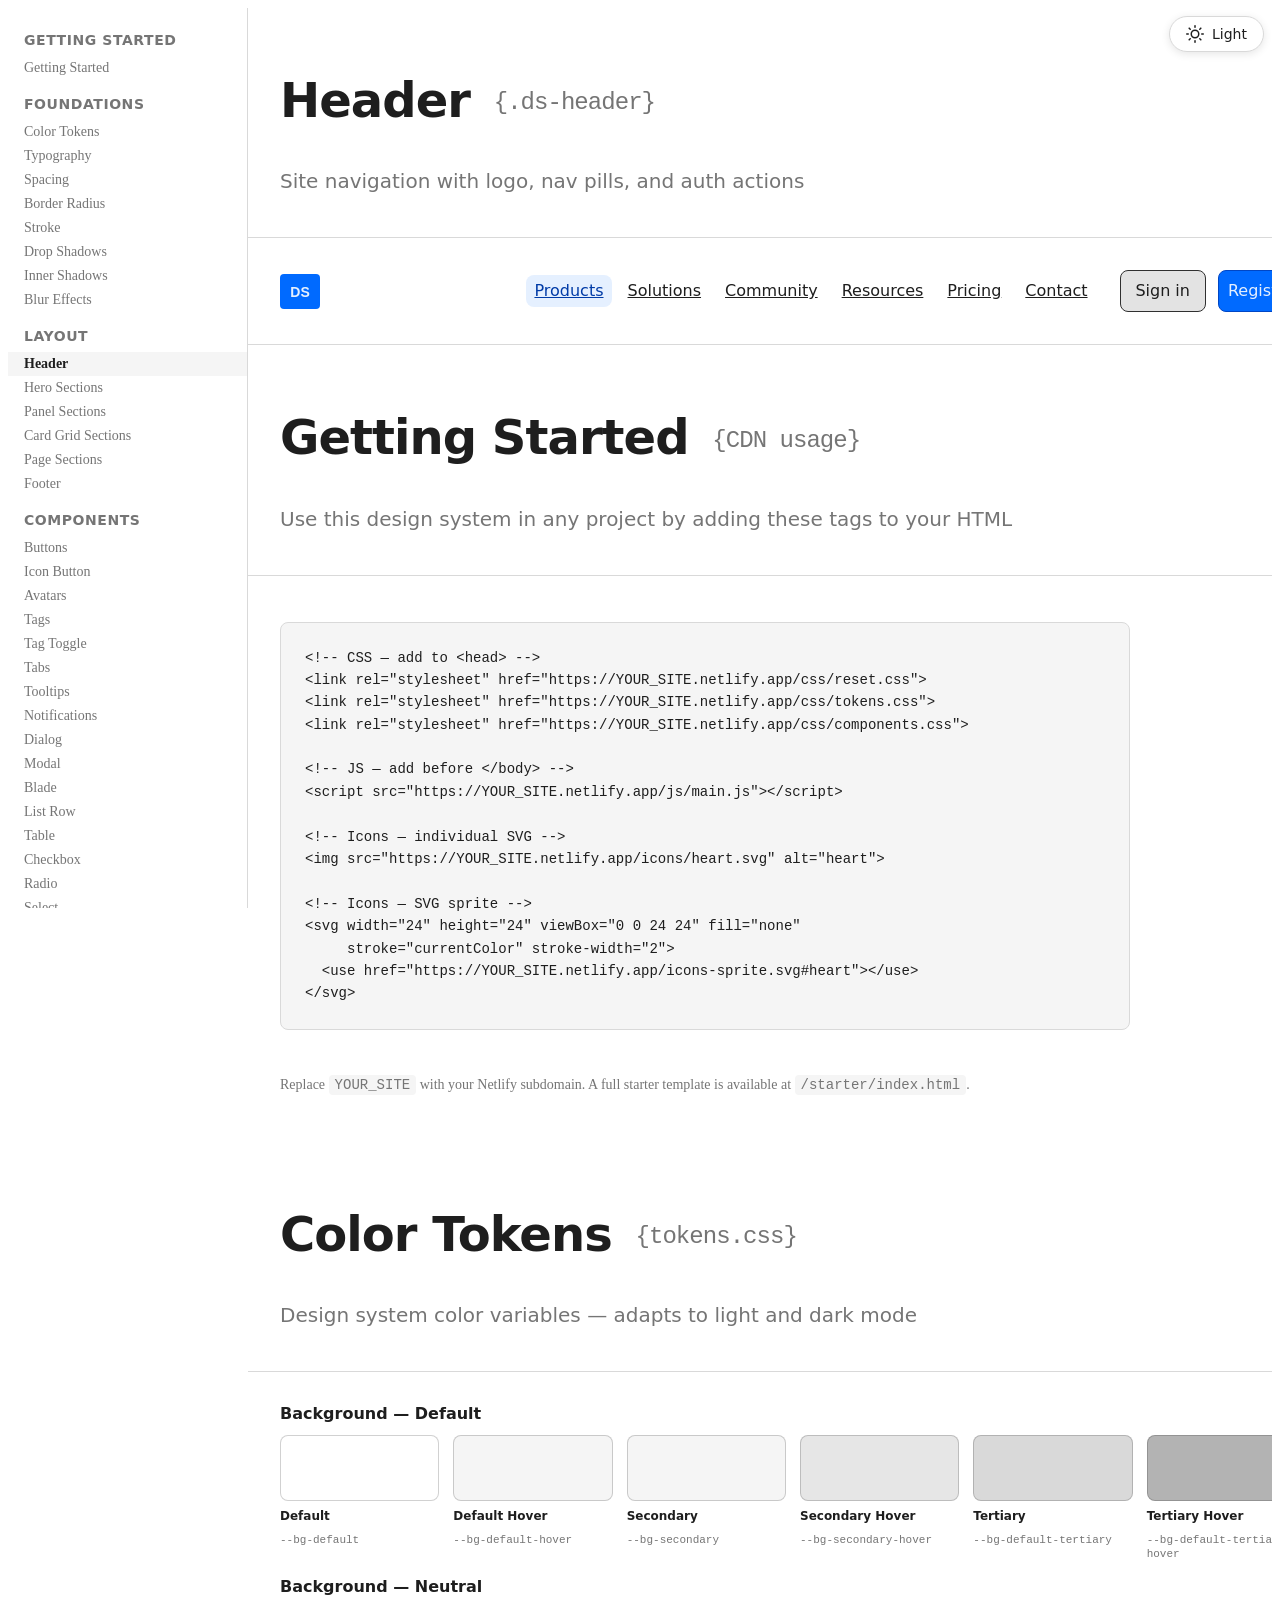
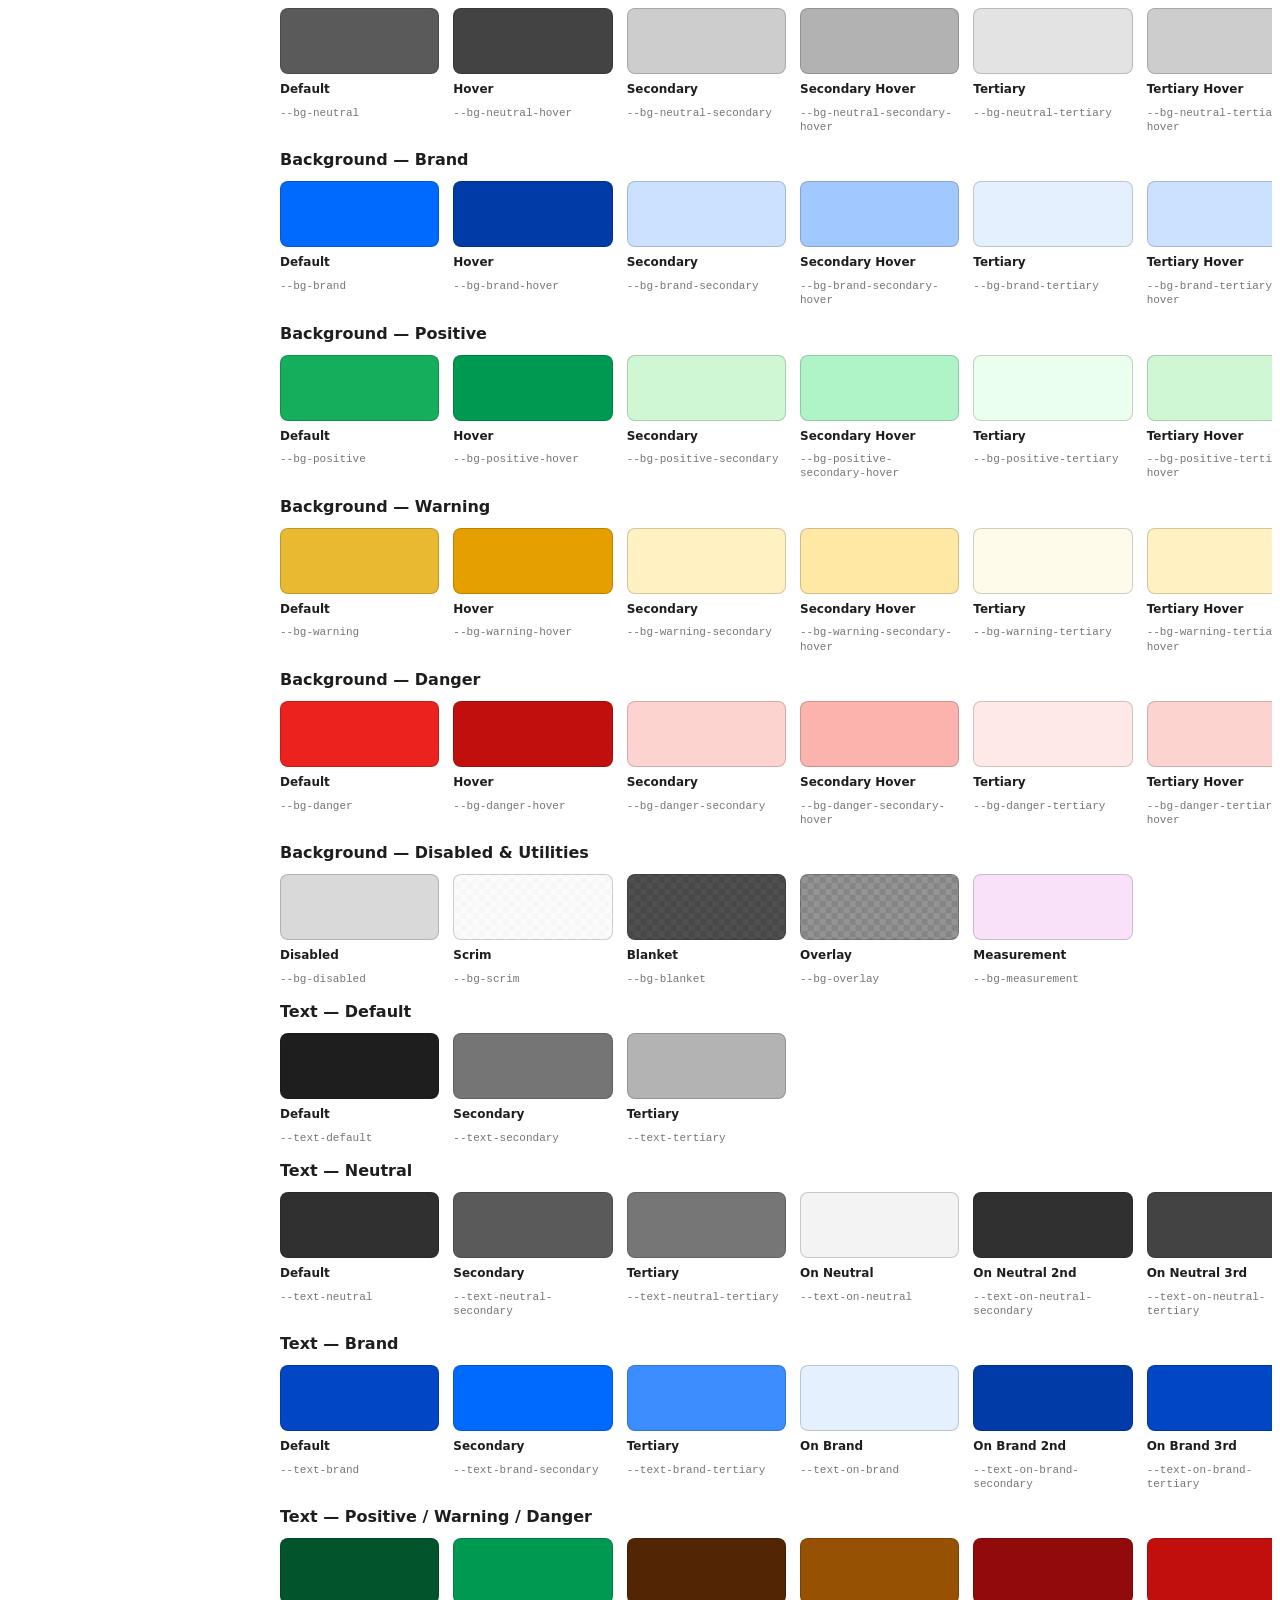
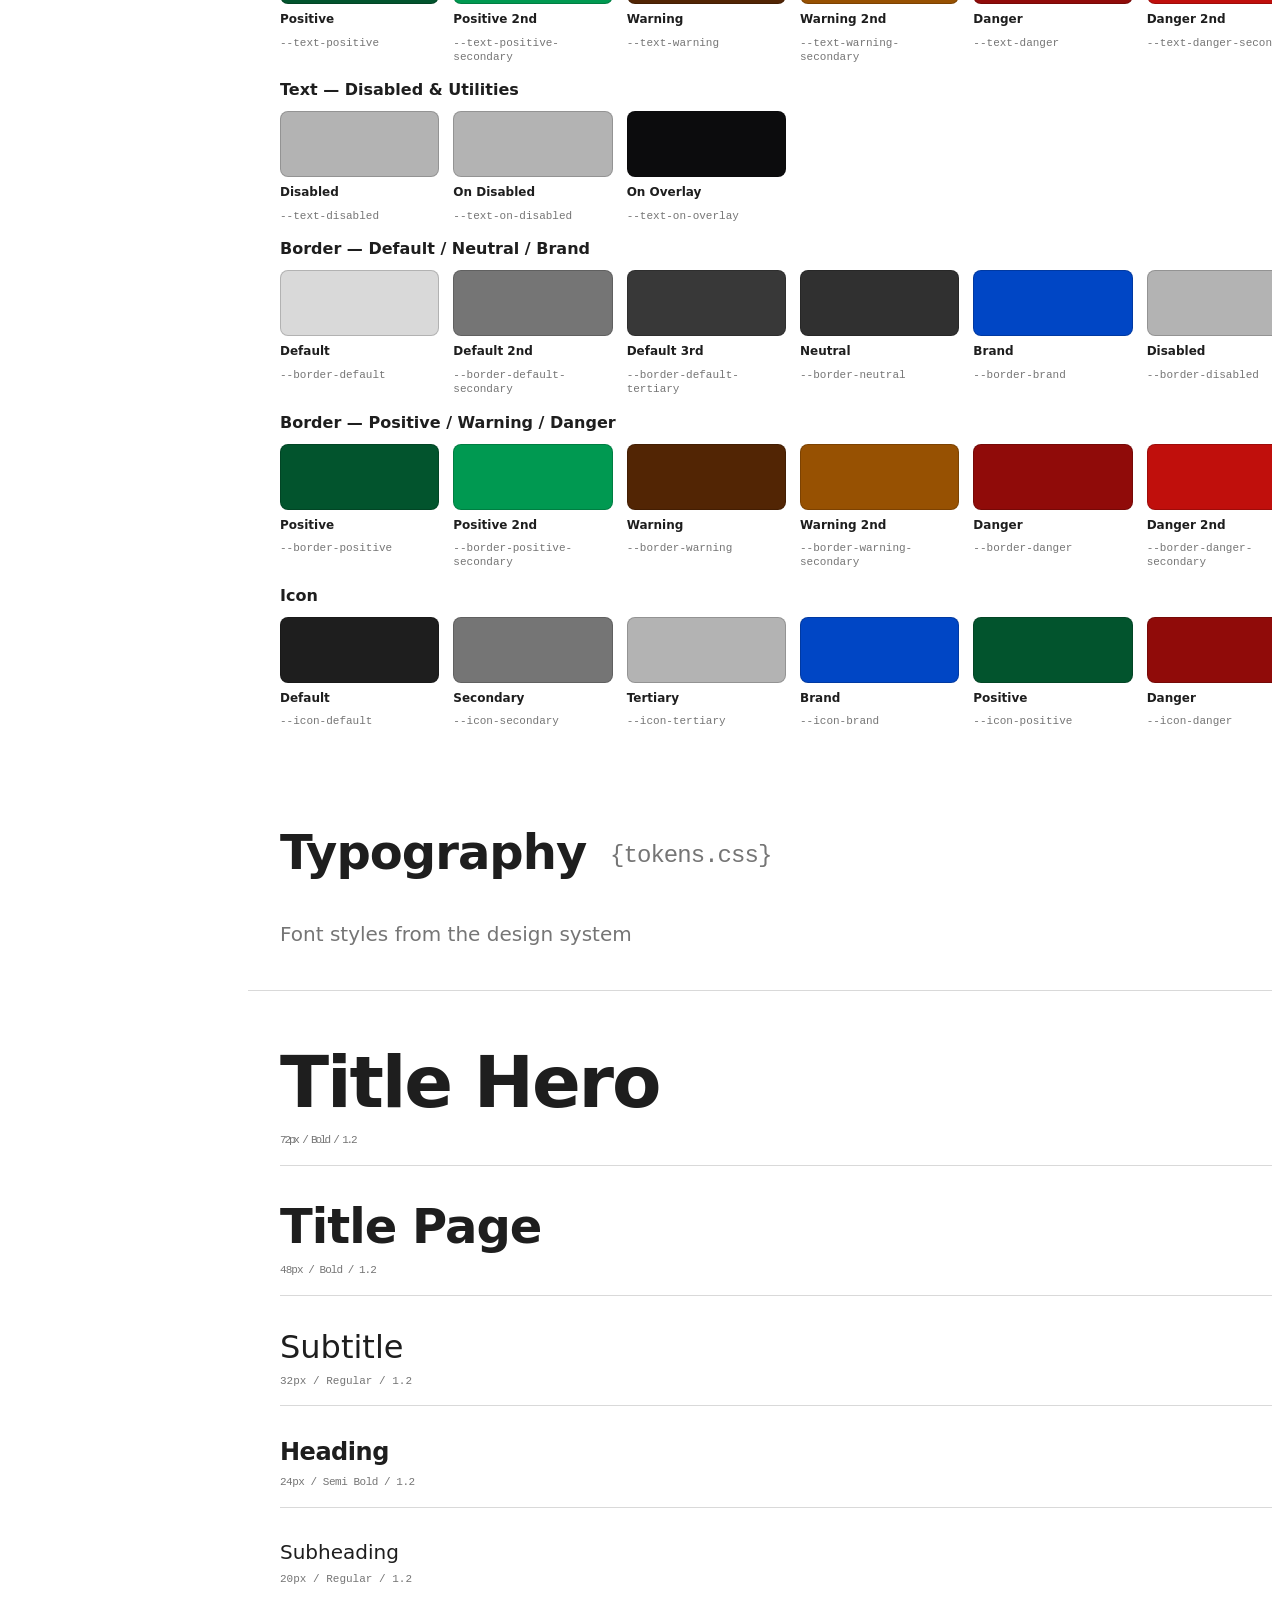
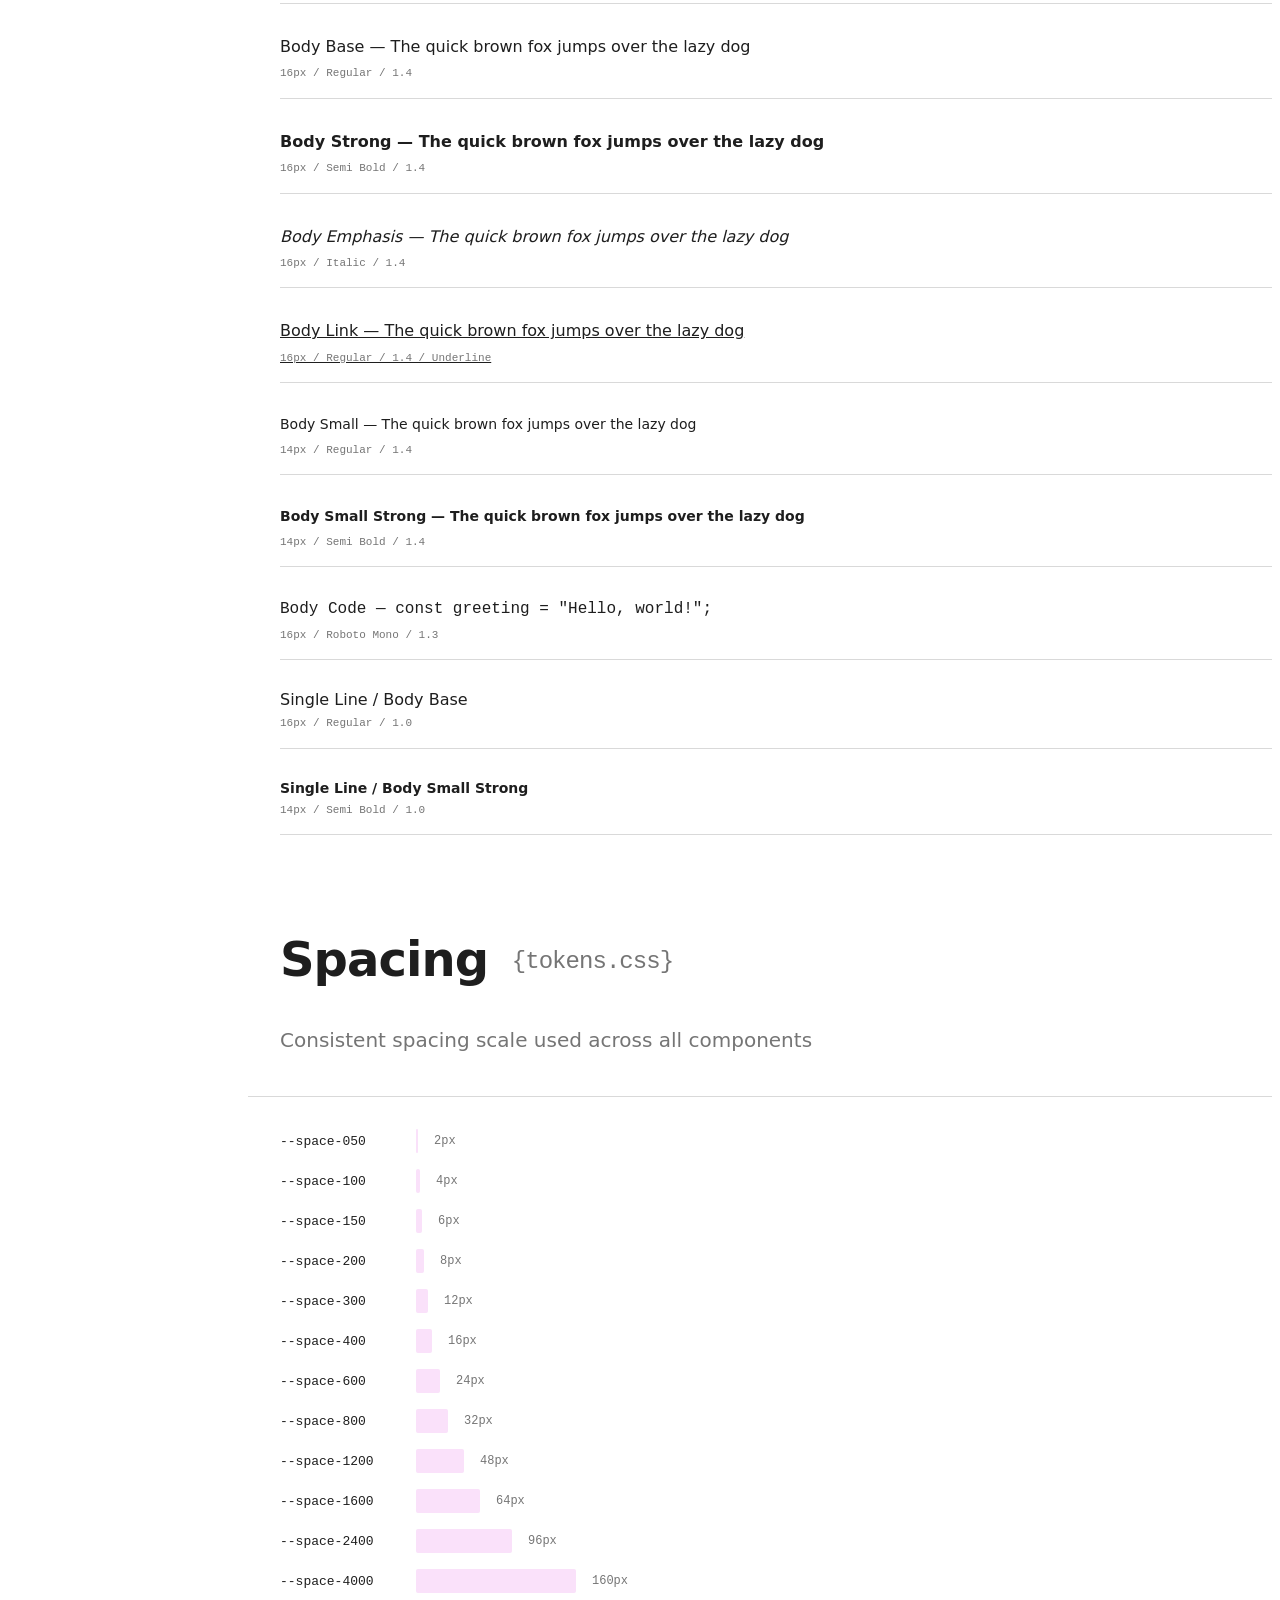
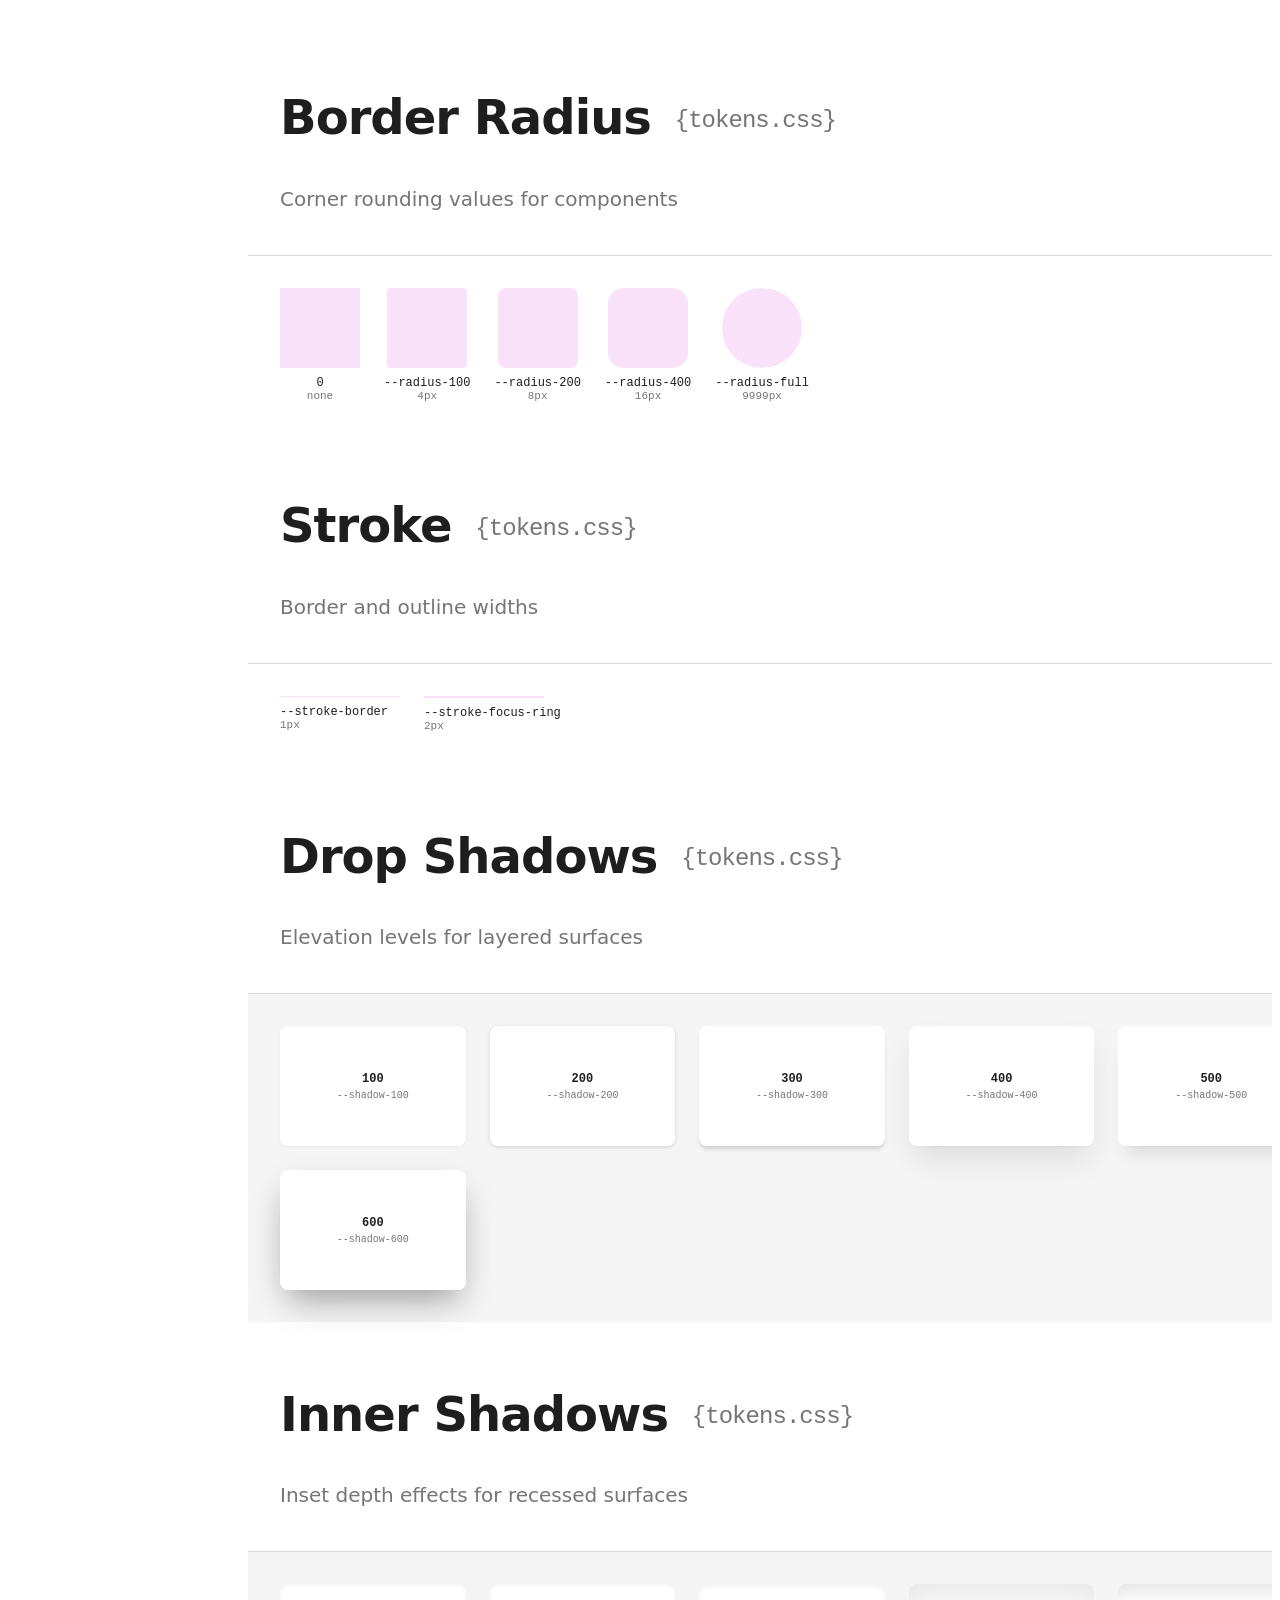
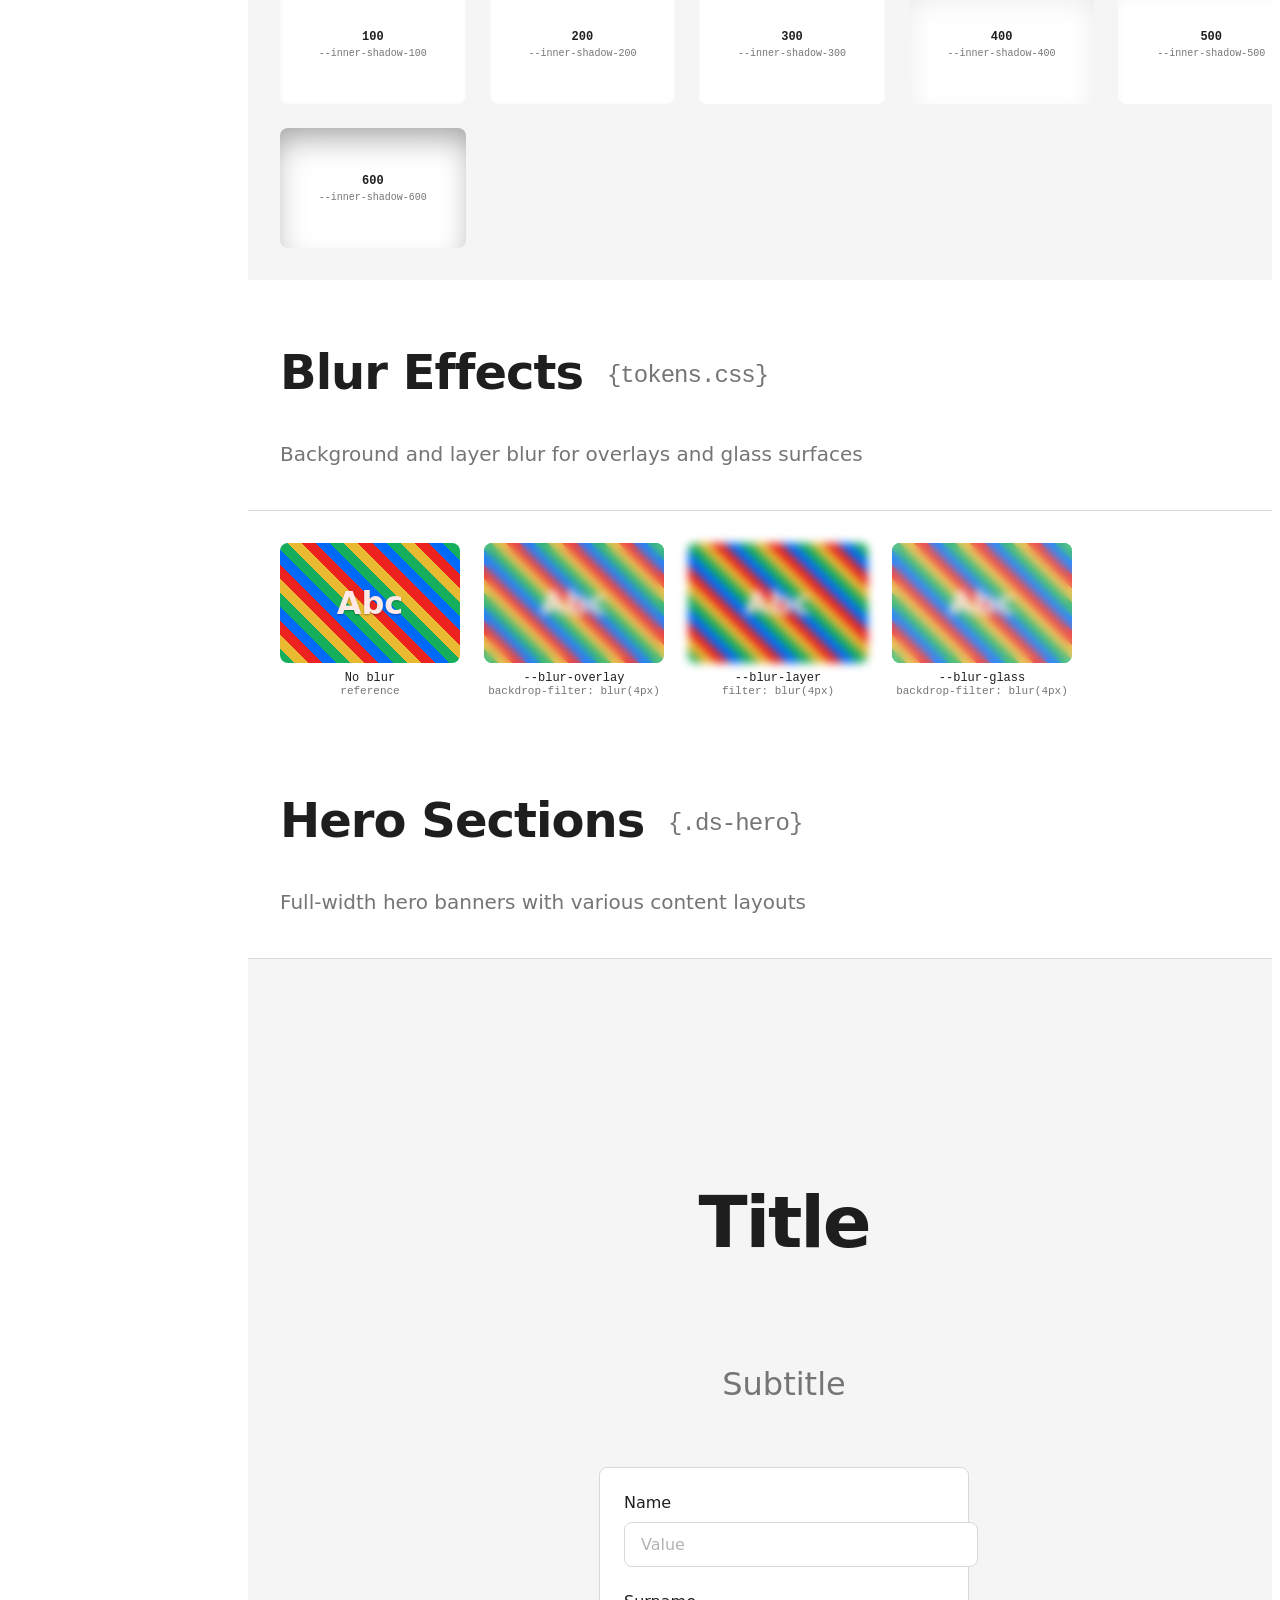
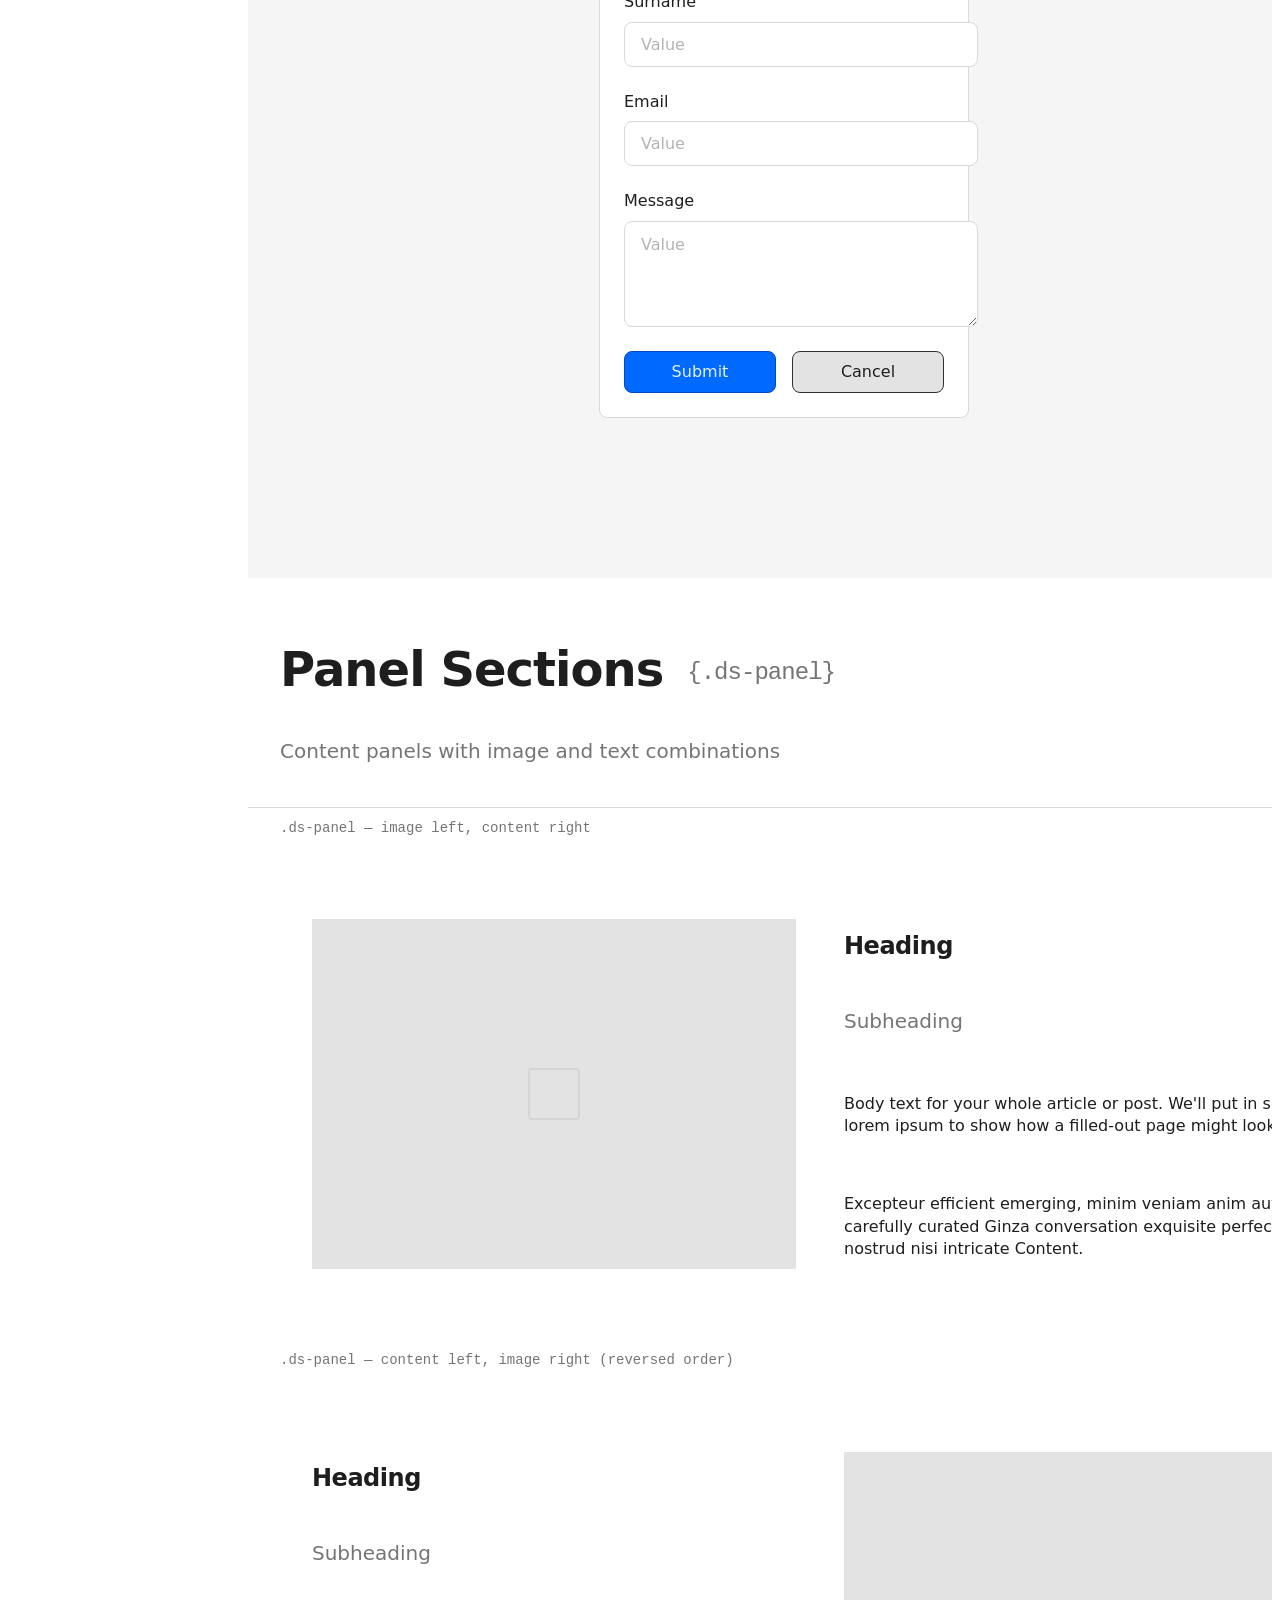
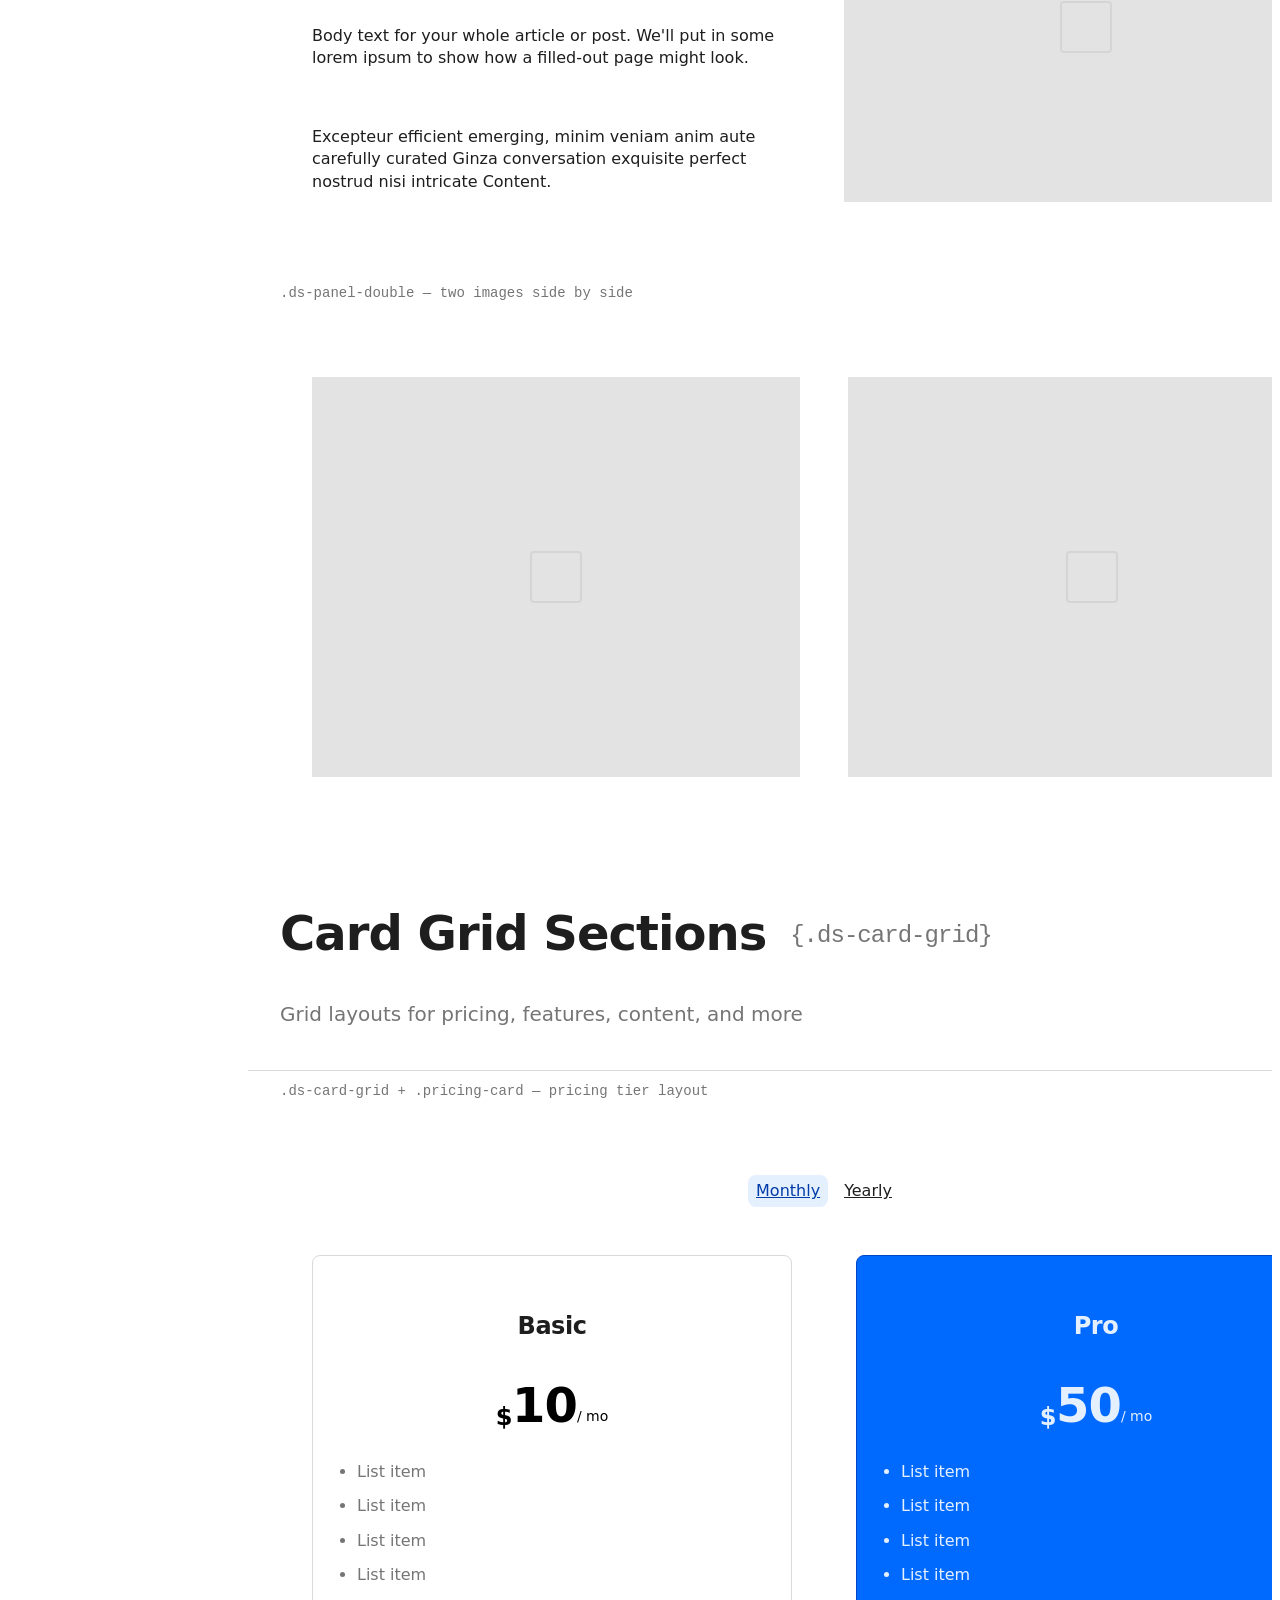
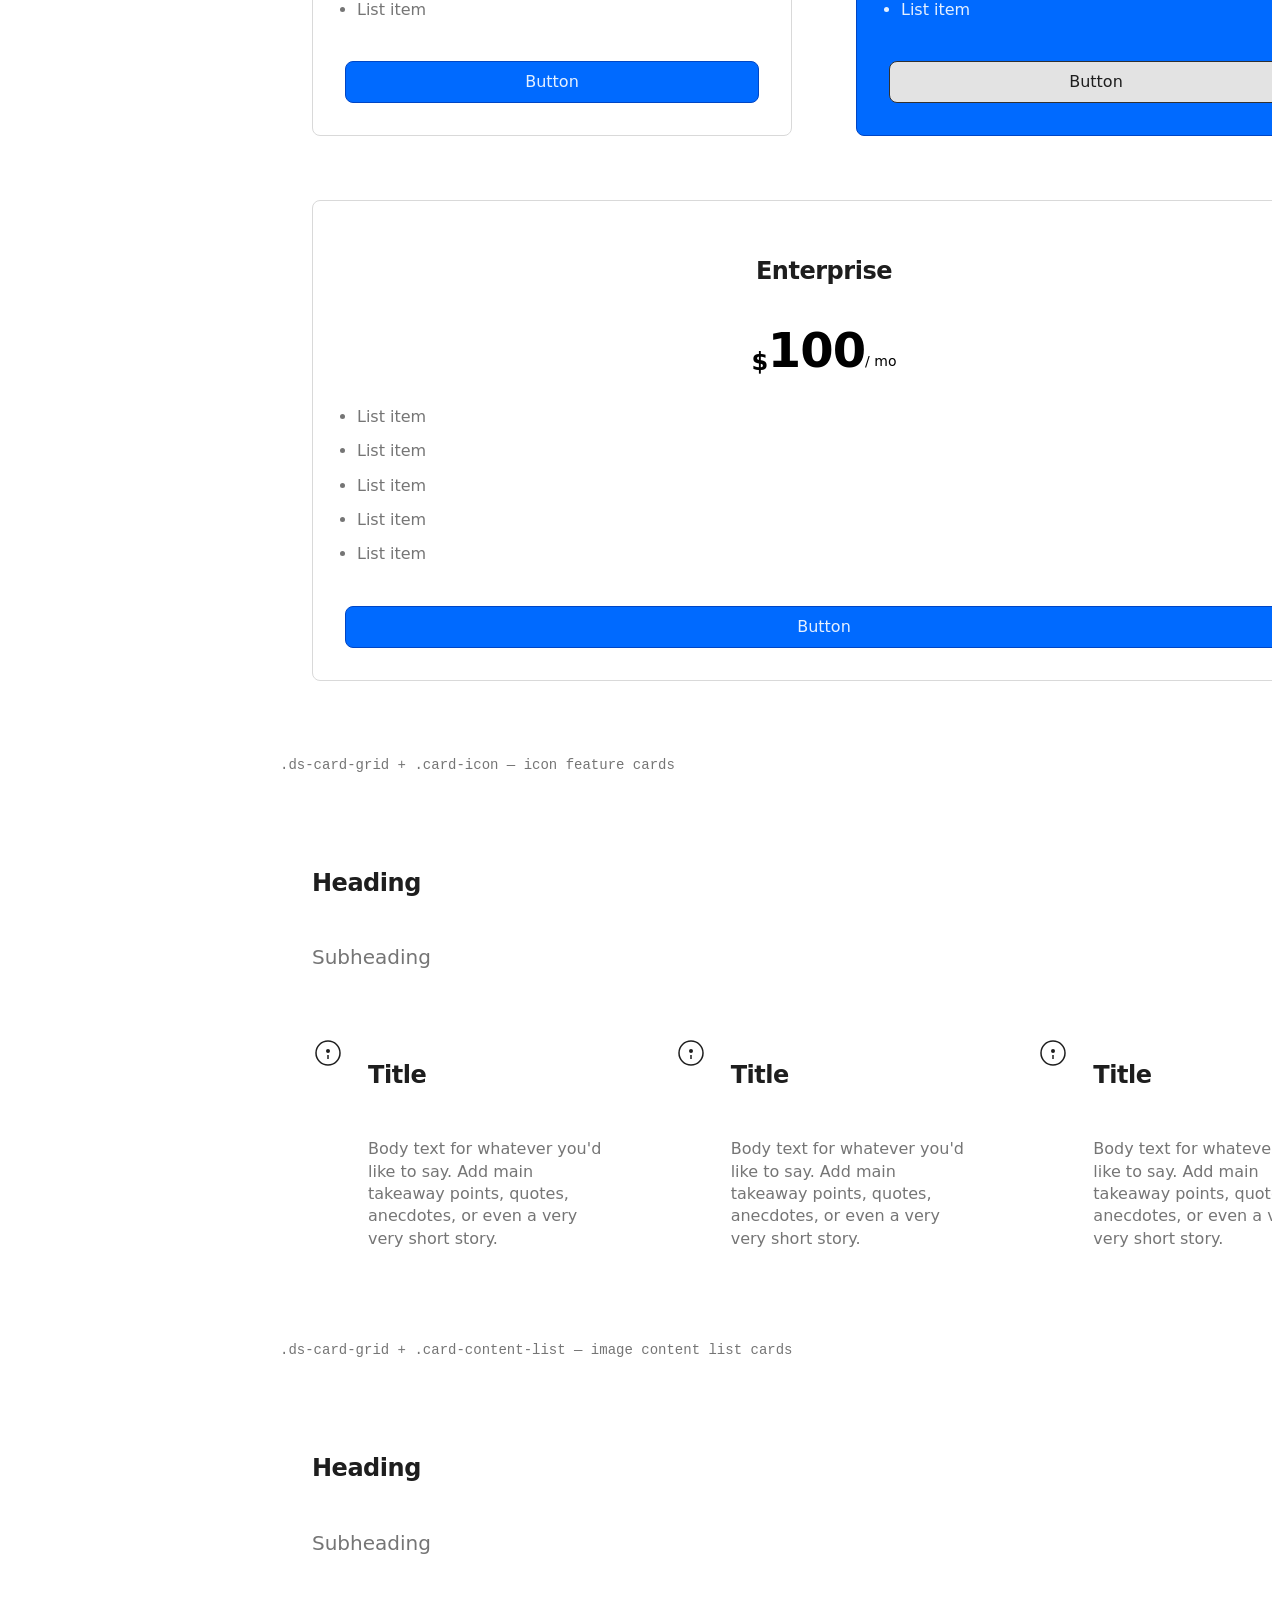
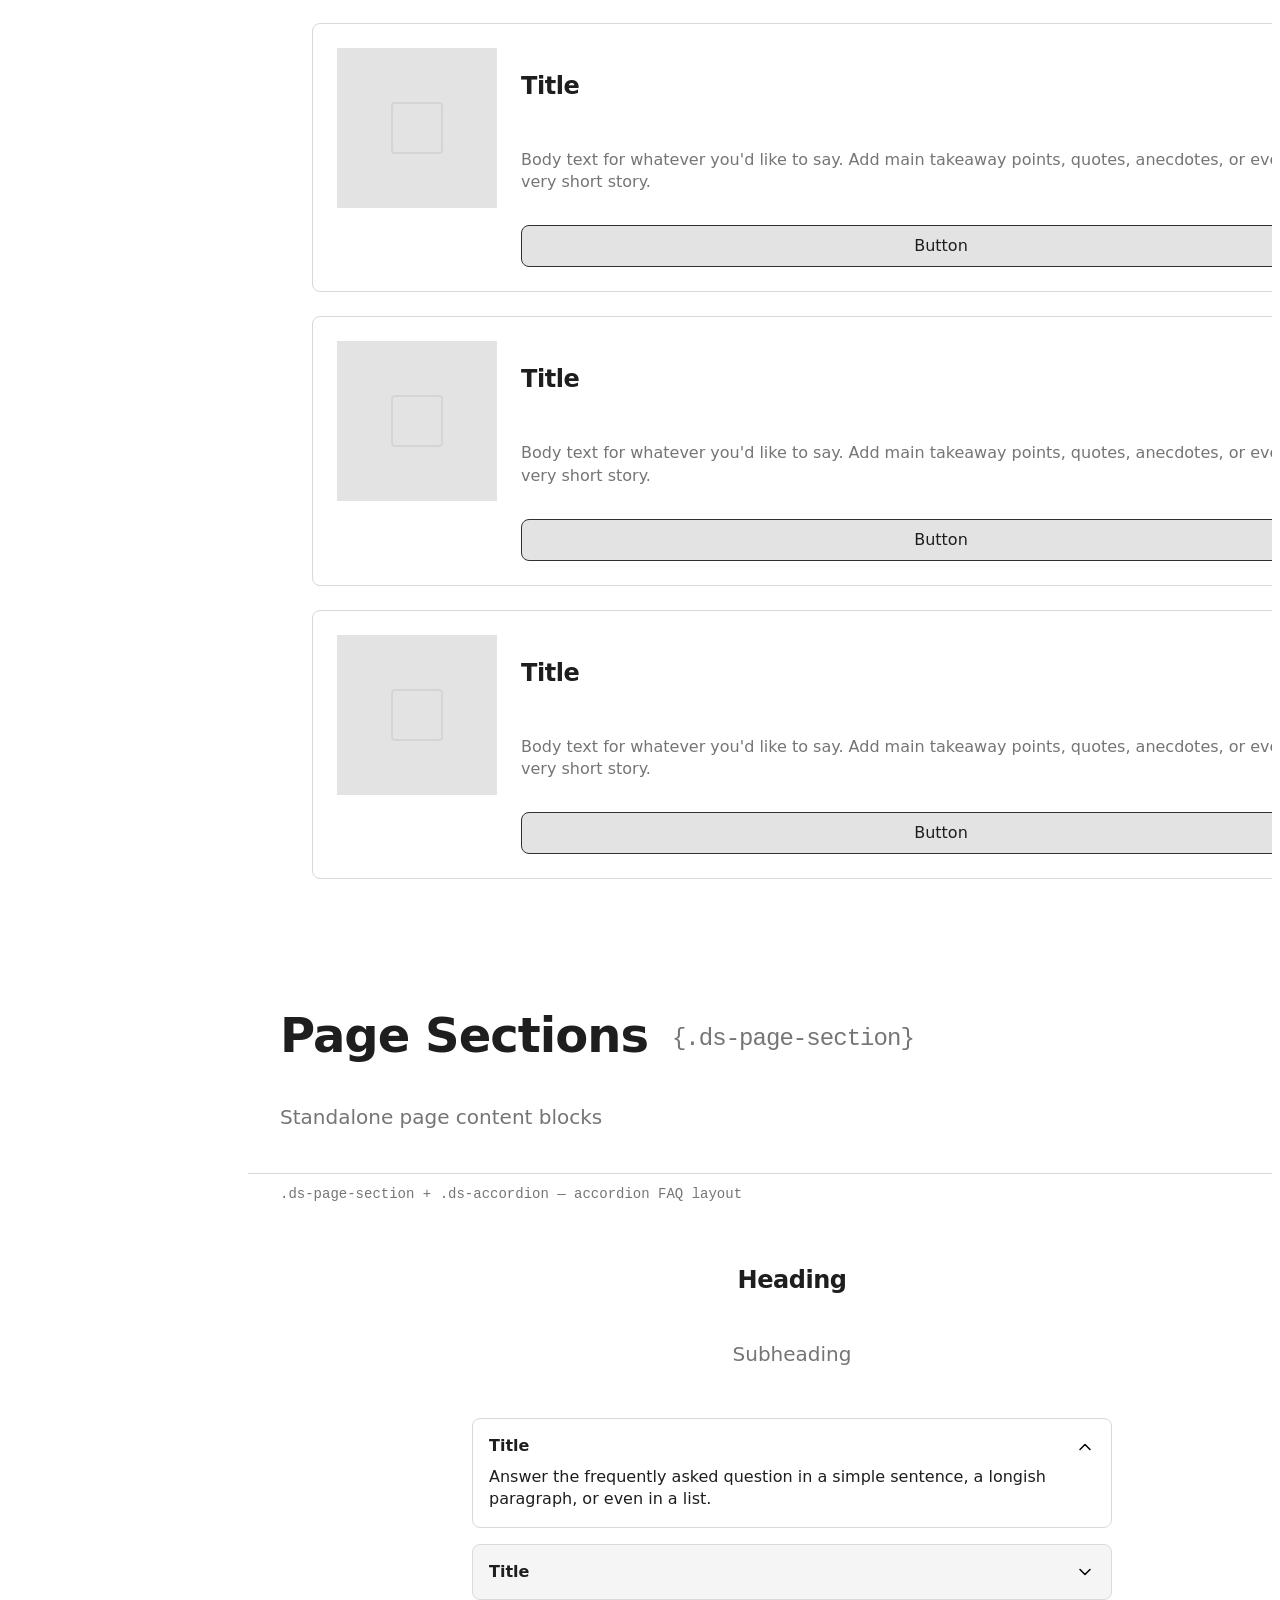
==== commit e67e2e7d: "Add sticky sidebar navigation with scroll-spy Introduces a 2-column grid layout with a fixed left si" ====
--- a/index.html
+++ b/index.html
@@ -24,11 +24,85 @@
     <span class="toggle-label">Light</span>
   </button>
 
+  <div class="page-layout">
+    <nav class="sidebar-nav" id="sidebar-nav">
+      <div class="sidebar-nav-inner">
+
+        <div class="sidebar-nav-group">
+          <span class="sidebar-nav-heading">Getting Started</span>
+          <a class="menu-item" href="#getting-started">Getting Started</a>
+        </div>
+
+        <div class="sidebar-nav-group">
+          <span class="sidebar-nav-heading">Foundations</span>
+          <a class="menu-item" href="#color-tokens">Color Tokens</a>
+          <a class="menu-item" href="#typography">Typography</a>
+          <a class="menu-item" href="#spacing">Spacing</a>
+          <a class="menu-item" href="#border-radius">Border Radius</a>
+          <a class="menu-item" href="#stroke">Stroke</a>
+          <a class="menu-item" href="#drop-shadows">Drop Shadows</a>
+          <a class="menu-item" href="#inner-shadows">Inner Shadows</a>
+          <a class="menu-item" href="#blur-effects">Blur Effects</a>
+        </div>
+
+        <div class="sidebar-nav-group">
+          <span class="sidebar-nav-heading">Layout</span>
+          <a class="menu-item" href="#header">Header</a>
+          <a class="menu-item" href="#hero-sections">Hero Sections</a>
+          <a class="menu-item" href="#panel-sections">Panel Sections</a>
+          <a class="menu-item" href="#card-grid-sections">Card Grid Sections</a>
+          <a class="menu-item" href="#page-sections">Page Sections</a>
+          <a class="menu-item" href="#footer">Footer</a>
+        </div>
+
+        <div class="sidebar-nav-group">
+          <span class="sidebar-nav-heading">Components</span>
+          <a class="menu-item" href="#buttons">Buttons</a>
+          <a class="menu-item" href="#icon-button">Icon Button</a>
+          <a class="menu-item" href="#avatars">Avatars</a>
+          <a class="menu-item" href="#tags">Tags</a>
+          <a class="menu-item" href="#tag-toggle">Tag Toggle</a>
+          <a class="menu-item" href="#tabs">Tabs</a>
+          <a class="menu-item" href="#tooltips">Tooltips</a>
+          <a class="menu-item" href="#notifications">Notifications</a>
+          <a class="menu-item" href="#dialog">Dialog</a>
+          <a class="menu-item" href="#modal">Modal</a>
+          <a class="menu-item" href="#blade">Blade</a>
+          <a class="menu-item" href="#list-row">List Row</a>
+          <a class="menu-item" href="#table">Table</a>
+          <a class="menu-item" href="#checkbox-field">Checkbox</a>
+          <a class="menu-item" href="#radio-field">Radio</a>
+          <a class="menu-item" href="#select-field">Select</a>
+          <a class="menu-item" href="#switch-field">Switch</a>
+          <a class="menu-item" href="#search-input">Search</a>
+          <a class="menu-item" href="#menu">Menu</a>
+          <a class="menu-item" href="#pagination">Pagination</a>
+        </div>
+
+        <div class="sidebar-nav-group">
+          <span class="sidebar-nav-heading">Icons</span>
+          <a class="menu-item" href="#icons">Icons</a>
+        </div>
+
+        <div class="sidebar-nav-group">
+          <span class="sidebar-nav-heading">Examples</span>
+          <a class="menu-item" href="#examples">Overview</a>
+          <a class="menu-item" href="#page-newsletter">Page Newsletter</a>
+          <a class="menu-item" href="#page-product">Page Product</a>
+          <a class="menu-item" href="#page-product-results">Product Results</a>
+          <a class="menu-item" href="#ai-chatbot">AI Chatbot</a>
+        </div>
+
+      </div>
+    </nav>
+
+    <main class="page-content">
+
   <!-- ============================================================
        HEADER
        ============================================================ -->
 
-  <div class="section-divider">
+  <div class="section-divider" id="header">
     <h2>Header <code>{.ds-header}</code></h2>
     <p>Site navigation with logo, nav pills, and auth actions</p>
   </div>
@@ -58,7 +132,7 @@
        GETTING STARTED
        ============================================================ -->
 
-  <div class="section-divider">
+  <div class="section-divider" id="getting-started">
     <h2>Getting Started <code>{CDN usage}</code></h2>
     <p>Use this design system in any project by adding these tags to your HTML</p>
   </div>
@@ -89,7 +163,7 @@
        COLOR TOKENS
        ============================================================ -->
 
-  <div class="section-divider">
+  <div class="section-divider" id="color-tokens">
     <h2>Color Tokens <code>{tokens.css}</code></h2>
     <p>Design system color variables — adapts to light and dark mode</p>
   </div>
@@ -274,7 +348,7 @@
        TYPOGRAPHY
        ============================================================ -->
 
-  <div class="section-divider">
+  <div class="section-divider" id="typography">
     <h2>Typography <code>{tokens.css}</code></h2>
     <p>Font styles from the design system</p>
   </div>
@@ -342,7 +416,7 @@
        SPACING
        ============================================================ -->
 
-  <div class="section-divider">
+  <div class="section-divider" id="spacing">
     <h2>Spacing <code>{tokens.css}</code></h2>
     <p>Consistent spacing scale used across all components</p>
   </div>
@@ -415,7 +489,7 @@
        BORDER RADIUS
        ============================================================ -->
 
-  <div class="section-divider">
+  <div class="section-divider" id="border-radius">
     <h2>Border Radius <code>{tokens.css}</code></h2>
     <p>Corner rounding values for components</p>
   </div>
@@ -450,7 +524,7 @@
        STROKE
        ============================================================ -->
 
-  <div class="section-divider">
+  <div class="section-divider" id="stroke">
     <h2>Stroke <code>{tokens.css}</code></h2>
     <p>Border and outline widths</p>
   </div>
@@ -473,7 +547,7 @@
        DROP SHADOWS
        ============================================================ -->
 
-  <div class="section-divider">
+  <div class="section-divider" id="drop-shadows">
     <h2>Drop Shadows <code>{tokens.css}</code></h2>
     <p>Elevation levels for layered surfaces</p>
   </div>
@@ -512,7 +586,7 @@
        INNER SHADOWS
        ============================================================ -->
 
-  <div class="section-divider">
+  <div class="section-divider" id="inner-shadows">
     <h2>Inner Shadows <code>{tokens.css}</code></h2>
     <p>Inset depth effects for recessed surfaces</p>
   </div>
@@ -551,7 +625,7 @@
        BLUR EFFECTS
        ============================================================ -->
 
-  <div class="section-divider">
+  <div class="section-divider" id="blur-effects">
     <h2>Blur Effects <code>{tokens.css}</code></h2>
     <p>Background and layer blur for overlays and glass surfaces</p>
   </div>
@@ -592,7 +666,7 @@
        HERO SECTIONS
        ============================================================ -->
 
-  <div class="section-divider">
+  <div class="section-divider" id="hero-sections">
     <h2>Hero Sections <code>{.ds-hero}</code></h2>
     <p>Full-width hero banners with various content layouts</p>
   </div>
@@ -631,7 +705,7 @@
        PANEL SECTIONS
        ============================================================ -->
 
-  <div class="section-divider">
+  <div class="section-divider" id="panel-sections">
     <h2>Panel Sections <code>{.ds-panel}</code></h2>
     <p>Content panels with image and text combinations</p>
   </div>
@@ -672,7 +746,7 @@
        CARD GRID SECTIONS
        ============================================================ -->
 
-  <div class="section-divider">
+  <div class="section-divider" id="card-grid-sections">
     <h2>Card Grid Sections <code>{.ds-card-grid}</code></h2>
     <p>Grid layouts for pricing, features, content, and more</p>
   </div>
@@ -840,7 +914,7 @@
        PAGE SECTIONS
        ============================================================ -->
 
-  <div class="section-divider">
+  <div class="section-divider" id="page-sections">
     <h2>Page Sections <code>{.ds-page-section}</code></h2>
     <p>Standalone page content blocks</p>
   </div>
@@ -902,7 +976,7 @@
     </form>
   </section>
 
-  <div class="section-divider">
+  <div class="section-divider" id="buttons">
     <h2>Buttons <code>{.btn}</code></h2>
     <p>Action buttons in various styles and sizes</p>
   </div>
@@ -927,7 +1001,7 @@
     </div>
   </section>
 
-  <div class="section-divider">
+  <div class="section-divider" id="avatars">
     <h2>Avatars <code>{.avatar}</code></h2>
     <p>User profile images and initials in various sizes and shapes</p>
   </div>
@@ -953,7 +1027,7 @@
     </div>
   </section>
 
-  <div class="section-divider">
+  <div class="section-divider" id="tags">
     <h2>Tags <code>{.tag}</code></h2>
     <p>Labels and badges for categorization and status</p>
   </div>
@@ -976,7 +1050,7 @@
     </div>
   </section>
 
-  <div class="section-divider">
+  <div class="section-divider" id="tabs">
     <h2>Tabs <code>{.ds-tabs}</code></h2>
     <p>Tabbed navigation for switching between content panels</p>
   </div>
@@ -997,7 +1071,7 @@
     </div>
   </section>
 
-  <div class="section-divider">
+  <div class="section-divider" id="tooltips">
     <h2>Tooltips <code>{.tooltip}</code></h2>
     <p>Contextual information on hover</p>
   </div>
@@ -1034,7 +1108,7 @@
     </div>
   </section>
 
-  <div class="section-divider">
+  <div class="section-divider" id="notifications">
     <h2>Notifications <code>{.notification}</code></h2>
     <p>Feedback messages and alerts</p>
   </div>
@@ -1065,7 +1139,7 @@
     </div>
   </section>
 
-  <div class="section-divider">
+  <div class="section-divider" id="dialog">
     <h2>Dialog <code>{.dialog-overlay}</code></h2>
     <p>Modal overlay for focused content and actions</p>
   </div>
@@ -1086,7 +1160,7 @@
     </div>
   </div>
 
-  <div class="section-divider">
+  <div class="section-divider" id="modal">
     <h2>Modal <code>{.modal-overlay}</code></h2>
     <p>Top-aligned overlay with fixed header, scrollable body, and optional footer</p>
   </div>
@@ -1115,7 +1189,7 @@
     </div>
   </div>
 
-  <div class="section-divider">
+  <div class="section-divider" id="blade">
     <h2>Blade <code>{.blade-overlay}</code></h2>
     <p>Side panel fixed to the right edge with transparent scrim overlay</p>
   </div>
@@ -1140,13 +1214,13 @@
     </div>
   </div>
 
-  <div class="section-divider">
+  <div class="section-divider" id="list-row">
     <h2>List Row <code>{.list-row}</code></h2>
     <p>Flexible row component for lists, with optional icon, subtitle, right content, and chevron</p>
   </div>
   <section class="ds-page-section gap-sm list-row-section" style="max-width: 800px;">
 
-    <h3 style="font-size: var(--text-body-small); color: var(--text-secondary); font-weight: var(--weight-semibold); text-transform: uppercase; letter-spacing: 0.05em;">Full (icon + subtitle + right text + chevron)</h3>
+    <p class="variant-label">.list-row-icon — Avatar variant (icon in 40px rounded box)</p>
     <div class="list-row-container">
       <div class="list-row">
         <div class="list-row-left">
@@ -1184,27 +1258,67 @@
           <svg class="list-row-chevron" viewBox="0 0 24 24" fill="none" stroke="currentColor" stroke-width="2" stroke-linecap="round" stroke-linejoin="round"><use href="icons.svg#chevron-right"/></svg>
         </div>
       </div>
+    </div>
+
+    <p class="variant-label" style="margin-top: var(--space-600);">.list-row-icon.icon-only — Icon variant (raw 24px icon, no box)</p>
+    <div class="list-row-container">
       <div class="list-row">
         <div class="list-row-left">
-          <div class="list-row-icon">
-            <svg width="24" height="24" viewBox="0 0 24 24" fill="none" stroke="currentColor" stroke-width="2" stroke-linecap="round" stroke-linejoin="round"><use href="icons.svg#settings"/></svg>
+          <div class="list-row-icon icon-only">
+            <svg width="24" height="24" viewBox="0 0 24 24" fill="none" stroke="currentColor" stroke-width="2" stroke-linecap="round" stroke-linejoin="round"><use href="icons.svg#user"/></svg>
           </div>
           <div class="list-row-text">
-            <span class="list-row-header">Account Settings</span>
-            <span class="list-row-subtitle">Manage preferences</span>
+            <span class="list-row-header">Profile</span>
+            <span class="list-row-subtitle">Edit your personal info</span>
+          </div>
+        </div>
+      </div>
+      <div class="list-row">
+        <div class="list-row-left">
+          <div class="list-row-icon icon-only">
+            <svg width="24" height="24" viewBox="0 0 24 24" fill="none" stroke="currentColor" stroke-width="2" stroke-linecap="round" stroke-linejoin="round"><use href="icons.svg#bell"/></svg>
+          </div>
+          <div class="list-row-text">
+            <span class="list-row-header">Notifications</span>
+            <span class="list-row-subtitle">Manage alert preferences</span>
+          </div>
+        </div>
+      </div>
+    </div>
+
+    <p class="variant-label" style="margin-top: var(--space-600);">.list-row-icon.image — Image variant (40px rounded image)</p>
+    <div class="list-row-container">
+      <div class="list-row">
+        <div class="list-row-left">
+          <div class="list-row-icon image">
+            <img src="https://i.pravatar.cc/80?img=12" alt="Avatar">
+          </div>
+          <div class="list-row-text">
+            <span class="list-row-header">Sarah Connor</span>
+            <span class="list-row-subtitle">Online</span>
           </div>
         </div>
         <div class="list-row-right">
-          <div class="list-row-right-text">
-            <span class="list-row-right-primary">Active</span>
-            <span class="list-row-right-secondary">Since Jan 2024</span>
-          </div>
           <svg class="list-row-chevron" viewBox="0 0 24 24" fill="none" stroke="currentColor" stroke-width="2" stroke-linecap="round" stroke-linejoin="round"><use href="icons.svg#chevron-right"/></svg>
         </div>
       </div>
-    </div>
-
-    <h3 style="font-size: var(--text-body-small); color: var(--text-secondary); font-weight: var(--weight-semibold); text-transform: uppercase; letter-spacing: 0.05em; margin-top: var(--space-600);">Header only (no icon, no subtitle, no right content)</h3>
+      <div class="list-row">
+        <div class="list-row-left">
+          <div class="list-row-icon image">
+            <img src="https://i.pravatar.cc/80?img=33" alt="Avatar">
+          </div>
+          <div class="list-row-text">
+            <span class="list-row-header">John Doe</span>
+            <span class="list-row-subtitle">Away</span>
+          </div>
+        </div>
+        <div class="list-row-right">
+          <svg class="list-row-chevron" viewBox="0 0 24 24" fill="none" stroke="currentColor" stroke-width="2" stroke-linecap="round" stroke-linejoin="round"><use href="icons.svg#chevron-right"/></svg>
+        </div>
+      </div>
+    </div>
+
+    <p class="variant-label" style="margin-top: var(--space-600);">.list-row — no icon, header only</p>
     <div class="list-row-container">
       <div class="list-row">
         <div class="list-row-left">
@@ -1222,33 +1336,7 @@
       </div>
     </div>
 
-    <h3 style="font-size: var(--text-body-small); color: var(--text-secondary); font-weight: var(--weight-semibold); text-transform: uppercase; letter-spacing: 0.05em; margin-top: var(--space-600);">With icon, no right content</h3>
-    <div class="list-row-container">
-      <div class="list-row">
-        <div class="list-row-left">
-          <div class="list-row-icon">
-            <svg width="24" height="24" viewBox="0 0 24 24" fill="none" stroke="currentColor" stroke-width="2" stroke-linecap="round" stroke-linejoin="round"><use href="icons.svg#user"/></svg>
-          </div>
-          <div class="list-row-text">
-            <span class="list-row-header">Profile</span>
-            <span class="list-row-subtitle">Edit your personal info</span>
-          </div>
-        </div>
-      </div>
-      <div class="list-row">
-        <div class="list-row-left">
-          <div class="list-row-icon">
-            <svg width="24" height="24" viewBox="0 0 24 24" fill="none" stroke="currentColor" stroke-width="2" stroke-linecap="round" stroke-linejoin="round"><use href="icons.svg#bell"/></svg>
-          </div>
-          <div class="list-row-text">
-            <span class="list-row-header">Notifications</span>
-            <span class="list-row-subtitle">Manage alert preferences</span>
-          </div>
-        </div>
-      </div>
-    </div>
-
-    <h3 style="font-size: var(--text-body-small); color: var(--text-secondary); font-weight: var(--weight-semibold); text-transform: uppercase; letter-spacing: 0.05em; margin-top: var(--space-600);">No icon, with right text and chevron</h3>
+    <p class="variant-label" style="margin-top: var(--space-600);">.list-row — no icon, with right text + chevron</p>
     <div class="list-row-container">
       <div class="list-row">
         <div class="list-row-left">
@@ -1264,58 +1352,11 @@
           <svg class="list-row-chevron" viewBox="0 0 24 24" fill="none" stroke="currentColor" stroke-width="2" stroke-linecap="round" stroke-linejoin="round"><use href="icons.svg#chevron-right"/></svg>
         </div>
       </div>
-      <div class="list-row">
-        <div class="list-row-left">
-          <div class="list-row-text">
-            <span class="list-row-header">Storage</span>
-            <span class="list-row-subtitle">Cloud backup</span>
-          </div>
-        </div>
-        <div class="list-row-right">
-          <div class="list-row-right-text">
-            <span class="list-row-right-primary">24 GB</span>
-            <span class="list-row-right-secondary">of 50 GB</span>
-          </div>
-          <svg class="list-row-chevron" viewBox="0 0 24 24" fill="none" stroke="currentColor" stroke-width="2" stroke-linecap="round" stroke-linejoin="round"><use href="icons.svg#chevron-right"/></svg>
-        </div>
-      </div>
-    </div>
-
-    <h3 style="font-size: var(--text-body-small); color: var(--text-secondary); font-weight: var(--weight-semibold); text-transform: uppercase; letter-spacing: 0.05em; margin-top: var(--space-600);">With image avatar</h3>
-    <div class="list-row-container">
-      <div class="list-row">
-        <div class="list-row-left">
-          <div class="list-row-icon">
-            <img src="https://i.pravatar.cc/80?img=12" alt="Avatar">
-          </div>
-          <div class="list-row-text">
-            <span class="list-row-header">Sarah Connor</span>
-            <span class="list-row-subtitle">Online</span>
-          </div>
-        </div>
-        <div class="list-row-right">
-          <svg class="list-row-chevron" viewBox="0 0 24 24" fill="none" stroke="currentColor" stroke-width="2" stroke-linecap="round" stroke-linejoin="round"><use href="icons.svg#chevron-right"/></svg>
-        </div>
-      </div>
-      <div class="list-row">
-        <div class="list-row-left">
-          <div class="list-row-icon">
-            <img src="https://i.pravatar.cc/80?img=33" alt="Avatar">
-          </div>
-          <div class="list-row-text">
-            <span class="list-row-header">John Doe</span>
-            <span class="list-row-subtitle">Away</span>
-          </div>
-        </div>
-        <div class="list-row-right">
-          <svg class="list-row-chevron" viewBox="0 0 24 24" fill="none" stroke="currentColor" stroke-width="2" stroke-linecap="round" stroke-linejoin="round"><use href="icons.svg#chevron-right"/></svg>
-        </div>
-      </div>
-    </div>
-
-  </section>
-
-  <div class="section-divider">
+    </div>
+
+  </section>
+
+  <div class="section-divider" id="table">
     <h2>Table <code>{.ds-table}</code></h2>
     <p>Data table with header, body rows, optional subtitles, and right-aligned columns</p>
   </div>
@@ -1407,7 +1448,7 @@
 
   </section>
 
-  <div class="section-divider">
+  <div class="section-divider" id="checkbox-field">
     <h2>Checkbox Field <code>{.checkbox-field}</code></h2>
     <p>Checkbox input with label and optional description — supports checked, unchecked, indeterminate, and disabled states</p>
   </div>
@@ -1451,7 +1492,7 @@
     </label>
   </section>
 
-  <div class="section-divider">
+  <div class="section-divider" id="radio-field">
     <h2>Radio Field <code>{.radio-field}</code></h2>
     <p>Radio button with label and optional description — used in groups for single-select</p>
   </div>
@@ -1495,7 +1536,7 @@
     </label>
   </section>
 
-  <div class="section-divider">
+  <div class="section-divider" id="select-field">
     <h2>Select Field <code>{.select-field}</code></h2>
     <p>Dropdown select with label, description, and error states</p>
   </div>
@@ -1532,7 +1573,7 @@
     </div>
   </section>
 
-  <div class="section-divider">
+  <div class="section-divider" id="switch-field">
     <h2>Switch Field <code>{.switch-field}</code></h2>
     <p>Toggle switch with label and optional description</p>
   </div>
@@ -1568,7 +1609,7 @@
     </label>
   </section>
 
-  <div class="section-divider">
+  <div class="section-divider" id="search-input">
     <h2>Search Input <code>{.search-input}</code></h2>
     <p>Pill-shaped search field with icon</p>
   </div>
@@ -1586,7 +1627,7 @@
     </div>
   </section>
 
-  <div class="section-divider">
+  <div class="section-divider" id="icon-button">
     <h2>Icon Button <code>{.btn-icon}</code></h2>
     <p>Icon-only buttons in brand, neutral, and subtle variants with two sizes</p>
   </div>
@@ -1606,7 +1647,7 @@
     </div>
   </section>
 
-  <div class="section-divider">
+  <div class="section-divider" id="menu">
     <h2>Menu <code>{.menu}</code></h2>
     <p>Dropdown menu with items, icons, shortcuts, headings, separators, and danger variant</p>
   </div>
@@ -1632,7 +1673,7 @@
     </div>
   </section>
 
-  <div class="section-divider">
+  <div class="section-divider" id="tag-toggle">
     <h2>Tag Toggle <code>{.tag-toggle}</code></h2>
     <p>Toggleable tags for filtering — on state uses brand fill, off state uses tertiary</p>
   </div>
@@ -1653,40 +1694,7 @@
     </div>
   </section>
 
-  <div class="section-divider">
-    <h2>Avatar Block <code>{.avatar-block}</code></h2>
-    <p>Avatar paired with title and description text</p>
-  </div>
-  <section class="ds-page-section gap-sm" style="align-items: flex-start;">
-    <p class="variant-label">.avatar-block — with circle avatar</p>
-    <div class="avatar-block">
-      <div class="avatar"><img src="https://i.pravatar.cc/40?img=12" alt="User avatar"></div>
-      <div class="avatar-block-info">
-        <span class="avatar-block-title">Sarah Chen</span>
-        <span class="avatar-block-description">Product Designer</span>
-      </div>
-    </div>
-
-    <p class="variant-label" style="margin-top: var(--space-600);">.avatar-block — with square avatar</p>
-    <div class="avatar-block">
-      <div class="avatar avatar-square"><img src="https://i.pravatar.cc/40?img=33" alt="User avatar"></div>
-      <div class="avatar-block-info">
-        <span class="avatar-block-title">Alex Rivera</span>
-        <span class="avatar-block-description">Engineering Lead</span>
-      </div>
-    </div>
-
-    <p class="variant-label" style="margin-top: var(--space-600);">.avatar-block — with initial avatar</p>
-    <div class="avatar-block">
-      <div class="avatar avatar-initial">JD</div>
-      <div class="avatar-block-info">
-        <span class="avatar-block-title">Jordan Davis</span>
-        <span class="avatar-block-description">Marketing Manager</span>
-      </div>
-    </div>
-  </section>
-
-  <div class="section-divider">
+  <div class="section-divider" id="pagination">
     <h2>Pagination <code>{.pagination}</code></h2>
     <p>Page navigation controls</p>
   </div>
@@ -1705,7 +1713,7 @@
     </nav>
   </section>
 
-  <div class="section-divider">
+  <div class="section-divider" id="icons">
     <h2>Icons <code>{.icon-grid}</code></h2>
     <p>287 Feather icons available via SVG sprite sheet</p>
   </div>
@@ -2002,10 +2010,302 @@
   </section>
 
   <!-- ============================================================
+       EXAMPLES — Full-page compositions using shared components
+       ============================================================ -->
+
+  <div class="section-divider" id="examples">
+    <h2>Examples</h2>
+    <p>Full-page compositions built entirely from shared design system components</p>
+  </div>
+
+  <!-- Page Newsletter -->
+  <div class="section-divider" id="page-newsletter">
+    <h2 style="font-size: var(--text-body); font-weight: var(--weight-semibold);">Page Newsletter</h2>
+  </div>
+  <section class="ds-page-section gap-sm">
+    <div class="example-section">
+      <section class="ds-page-section gap-sm" style="padding: var(--space-1200) var(--space-800);">
+        <div class="text-content-heading">
+          <h2 class="heading">Follow the latest trends</h2>
+          <p class="subheading">With our daily newsletter</p>
+        </div>
+        <form class="form-newsletter" onsubmit="return false;">
+          <div class="input-field">
+            <input class="input" type="email" placeholder="you@example.com">
+          </div>
+          <button class="btn btn-brand" type="submit">Submit</button>
+        </form>
+      </section>
+    </div>
+  </section>
+
+  <!-- Page Product -->
+  <div class="section-divider" id="page-product">
+    <h2 style="font-size: var(--text-body); font-weight: var(--weight-semibold);">Page Product</h2>
+  </div>
+  <section class="ds-page-section gap-sm">
+    <div class="example-section">
+      <div class="example-product-page">
+        <div class="example-product-image">
+          <div class="image-placeholder" style="width: 100%; height: 100%;"></div>
+          <button class="btn-icon btn-brand" style="position: absolute; top: var(--space-300); left: var(--space-300);">
+            <svg viewBox="0 0 24 24" fill="none" stroke="currentColor" stroke-width="2" stroke-linecap="round" stroke-linejoin="round"><path d="M20.84 4.61a5.5 5.5 0 0 0-7.78 0L12 5.67l-1.06-1.06a5.5 5.5 0 0 0-7.78 7.78l1.06 1.06L12 21.23l7.78-7.78 1.06-1.06a5.5 5.5 0 0 0 0-7.78z"/></svg>
+          </button>
+        </div>
+        <div class="example-product-details">
+          <h2 style="font-size: var(--text-heading-3); font-weight: var(--weight-bold); color: var(--text-default);">Wireless Headphones</h2>
+          <span class="tag" style="align-self: flex-start;">New Arrival</span>
+          <div class="text-price"><span class="currency">$</span><span class="amount">50</span></div>
+          <p style="font-size: var(--text-body); color: var(--text-secondary); line-height: 1.5;">Premium wireless headphones with active noise cancellation and 30-hour battery life.</p>
+          <div class="example-product-selects">
+            <div class="select-field">
+              <label class="select-field-label">Color</label>
+              <select>
+                <option>Midnight Black</option>
+                <option>Silver</option>
+                <option>Navy Blue</option>
+              </select>
+            </div>
+            <div class="select-field">
+              <label class="select-field-label">Size</label>
+              <select>
+                <option>Standard</option>
+                <option>Compact</option>
+              </select>
+            </div>
+          </div>
+          <button class="btn btn-brand" style="width: 100%;">Add to Cart</button>
+          <div class="ds-accordion">
+            <div class="accordion-item open">
+              <button class="accordion-title">
+                Frequently Asked Questions
+                <svg class="chevron" width="16" height="16" viewBox="0 0 24 24" fill="none" stroke="currentColor" stroke-width="2"><path d="M6 9l6 6 6-6"/></svg>
+              </button>
+              <div class="accordion-content">
+                <p>Answer the frequently asked question in a simple sentence, a longish paragraph, or even in a list.</p>
+              </div>
+            </div>
+          </div>
+        </div>
+      </div>
+    </div>
+  </section>
+
+  <!-- Page Product Results -->
+  <div class="section-divider" id="page-product-results">
+    <h2 style="font-size: var(--text-body); font-weight: var(--weight-semibold);">Page Product Results</h2>
+  </div>
+  <section class="ds-page-section gap-sm">
+    <div class="example-section">
+      <div class="example-product-results">
+        <aside class="example-filters">
+          <div class="example-filter-group">
+            <span class="example-filter-title">Keywords</span>
+            <div style="display: flex; flex-wrap: wrap; gap: var(--space-200);">
+              <span class="tag">Spring <button class="tag-dismiss" aria-label="Dismiss">&times;</button></span>
+              <span class="tag">Smart <button class="tag-dismiss" aria-label="Dismiss">&times;</button></span>
+              <span class="tag">Modern <button class="tag-dismiss" aria-label="Dismiss">&times;</button></span>
+            </div>
+          </div>
+          <div class="example-filter-group">
+            <div class="checkbox-group">
+              <label class="checkbox-field">
+                <input type="checkbox" checked>
+                <div class="checkbox-row">
+                  <span class="checkbox-box"><svg viewBox="0 0 24 24" fill="none" stroke="currentColor" stroke-width="3" stroke-linecap="round" stroke-linejoin="round"><polyline points="20 6 9 17 4 12"/></svg></span>
+                  <span class="checkbox-label">Electronics</span>
+                </div>
+                <span class="checkbox-description">Description</span>
+              </label>
+              <label class="checkbox-field">
+                <input type="checkbox" checked>
+                <div class="checkbox-row">
+                  <span class="checkbox-box"><svg viewBox="0 0 24 24" fill="none" stroke="currentColor" stroke-width="3" stroke-linecap="round" stroke-linejoin="round"><polyline points="20 6 9 17 4 12"/></svg></span>
+                  <span class="checkbox-label">Clothing</span>
+                </div>
+                <span class="checkbox-description">Description</span>
+              </label>
+              <label class="checkbox-field">
+                <input type="checkbox" checked>
+                <div class="checkbox-row">
+                  <span class="checkbox-box"><svg viewBox="0 0 24 24" fill="none" stroke="currentColor" stroke-width="3" stroke-linecap="round" stroke-linejoin="round"><polyline points="20 6 9 17 4 12"/></svg></span>
+                  <span class="checkbox-label">Home</span>
+                </div>
+                <span class="checkbox-description">Description</span>
+              </label>
+            </div>
+          </div>
+          <div class="example-filter-group">
+            <div class="slider-field">
+              <div class="slider-field-header">
+                <span class="slider-field-label">Price</span>
+                <span class="slider-field-output">$0-100</span>
+              </div>
+              <input type="range" min="0" max="100" value="50">
+            </div>
+          </div>
+          <div class="example-filter-group">
+            <span class="example-filter-title">Color</span>
+            <div class="checkbox-group">
+              <label class="checkbox-field">
+                <input type="checkbox" checked>
+                <div class="checkbox-row">
+                  <span class="checkbox-box"><svg viewBox="0 0 24 24" fill="none" stroke="currentColor" stroke-width="3" stroke-linecap="round" stroke-linejoin="round"><polyline points="20 6 9 17 4 12"/></svg></span>
+                  <span class="checkbox-label">Black</span>
+                </div>
+              </label>
+              <label class="checkbox-field">
+                <input type="checkbox" checked>
+                <div class="checkbox-row">
+                  <span class="checkbox-box"><svg viewBox="0 0 24 24" fill="none" stroke="currentColor" stroke-width="3" stroke-linecap="round" stroke-linejoin="round"><polyline points="20 6 9 17 4 12"/></svg></span>
+                  <span class="checkbox-label">White</span>
+                </div>
+              </label>
+              <label class="checkbox-field">
+                <input type="checkbox" checked>
+                <div class="checkbox-row">
+                  <span class="checkbox-box"><svg viewBox="0 0 24 24" fill="none" stroke="currentColor" stroke-width="3" stroke-linecap="round" stroke-linejoin="round"><polyline points="20 6 9 17 4 12"/></svg></span>
+                  <span class="checkbox-label">Blue</span>
+                </div>
+              </label>
+            </div>
+          </div>
+          <div class="example-filter-group">
+            <span class="example-filter-title">Size</span>
+            <div class="checkbox-group">
+              <label class="checkbox-field">
+                <input type="checkbox" checked>
+                <div class="checkbox-row">
+                  <span class="checkbox-box"><svg viewBox="0 0 24 24" fill="none" stroke="currentColor" stroke-width="3" stroke-linecap="round" stroke-linejoin="round"><polyline points="20 6 9 17 4 12"/></svg></span>
+                  <span class="checkbox-label">Small</span>
+                </div>
+              </label>
+              <label class="checkbox-field">
+                <input type="checkbox" checked>
+                <div class="checkbox-row">
+                  <span class="checkbox-box"><svg viewBox="0 0 24 24" fill="none" stroke="currentColor" stroke-width="3" stroke-linecap="round" stroke-linejoin="round"><polyline points="20 6 9 17 4 12"/></svg></span>
+                  <span class="checkbox-label">Medium</span>
+                </div>
+              </label>
+              <label class="checkbox-field">
+                <input type="checkbox" checked>
+                <div class="checkbox-row">
+                  <span class="checkbox-box"><svg viewBox="0 0 24 24" fill="none" stroke="currentColor" stroke-width="3" stroke-linecap="round" stroke-linejoin="round"><polyline points="20 6 9 17 4 12"/></svg></span>
+                  <span class="checkbox-label">Large</span>
+                </div>
+              </label>
+            </div>
+          </div>
+        </aside>
+        <div class="example-results-main">
+          <div class="example-results-toolbar">
+            <div class="search-input" style="max-width: 200px;">
+              <input type="text" placeholder="Search">
+              <svg viewBox="0 0 24 24" fill="none" stroke="currentColor" stroke-width="2" stroke-linecap="round" stroke-linejoin="round"><circle cx="11" cy="11" r="8"/><line x1="21" y1="21" x2="16.65" y2="16.65"/></svg>
+            </div>
+            <div class="tag-toggle-group" style="margin-left: auto;">
+              <button class="tag-toggle on"><svg viewBox="0 0 24 24" fill="none" stroke="currentColor" stroke-width="2" stroke-linecap="round" stroke-linejoin="round"><polyline points="20 6 9 17 4 12"/></svg>New</button>
+              <button class="tag-toggle off">Price ascending</button>
+              <button class="tag-toggle off">Price descending</button>
+              <button class="tag-toggle off">Rating</button>
+            </div>
+          </div>
+          <div class="example-results-grid">
+            <div class="product-card"><div class="product-card-image"></div><div class="product-card-body"><span class="product-card-title">Wireless Speaker</span><span class="product-card-price">$45</span></div></div>
+            <div class="product-card"><div class="product-card-image"></div><div class="product-card-body"><span class="product-card-title">Smart Watch</span><span class="product-card-price">$120</span></div></div>
+            <div class="product-card"><div class="product-card-image"></div><div class="product-card-body"><span class="product-card-title">Running Shoes</span><span class="product-card-price">$89</span></div></div>
+            <div class="product-card"><div class="product-card-image"></div><div class="product-card-body"><span class="product-card-title">Desk Lamp</span><span class="product-card-price">$35</span></div></div>
+            <div class="product-card"><div class="product-card-image"></div><div class="product-card-body"><span class="product-card-title">Backpack</span><span class="product-card-price">$65</span></div></div>
+            <div class="product-card"><div class="product-card-image"></div><div class="product-card-body"><span class="product-card-title">Sunglasses</span><span class="product-card-price">$55</span></div></div>
+          </div>
+        </div>
+      </div>
+    </div>
+  </section>
+
+  <!-- AI Chatbot -->
+  <div class="section-divider" id="ai-chatbot">
+    <h2 style="font-size: var(--text-body); font-weight: var(--weight-semibold);">AI Chatbot</h2>
+  </div>
+  <section class="ds-page-section gap-sm">
+    <div class="example-section">
+      <div class="example-chat">
+        <div class="example-chat-sidebar">
+          <div class="example-chat-sidebar-header">
+            <span>Flippy chats</span>
+            <button class="btn-icon btn-subtle btn-sm"><svg viewBox="0 0 24 24" fill="none" stroke="currentColor" stroke-width="2" stroke-linecap="round" stroke-linejoin="round"><line x1="12" y1="5" x2="12" y2="19"/><line x1="5" y1="12" x2="19" y2="12"/></svg></button>
+          </div>
+          <div style="padding: var(--space-300) var(--space-400);">
+            <div class="search-input">
+              <input type="text" placeholder="Search">
+              <svg viewBox="0 0 24 24" fill="none" stroke="currentColor" stroke-width="2" stroke-linecap="round" stroke-linejoin="round"><circle cx="11" cy="11" r="8"/><line x1="21" y1="21" x2="16.65" y2="16.65"/></svg>
+            </div>
+          </div>
+          <div class="example-chat-sidebar-section">Chats</div>
+          <div class="example-chat-sidebar-item active">Analog Clock React app</div>
+          <div class="example-chat-sidebar-item">Simple Design System</div>
+          <div class="example-chat-sidebar-item">Figma variable planning</div>
+          <div class="example-chat-sidebar-item">OKCLH token algorithm</div>
+          <div class="example-chat-sidebar-item">Component naming advice</div>
+        </div>
+        <div class="example-chat-main">
+          <div class="example-chat-messages">
+            <div class="chat-bubble-user">Hey Flippy! Write me a script for building an Analog Clock.</div>
+            <div class="chat-bubble-ai">
+              <div class="chat-bubble-ai-avatar">F</div>
+              <div class="chat-bubble-ai-content">
+                <p>Sure. Here is a Typescript code block for your Analog Clock project. It is built using React, and uses the local time for London, England as standard. Let me know if you would like to make any refinements to the code.</p>
+                <div class="chat-code-block">import React, { useState, useEffect } from "react";
+
+export default function AnalogClock({
+  updateInterval = 1000,
+  secondHandColor = "red",
+  minuteHandColor = "black",
+  hourHandColor = "black",
+}) {
+  const [time, setTime] = useState({
+    hours: 0, minutes: 0, seconds: 0
+  });
+
+  useEffect(() =&gt; {
+    const updateClock = () =&gt; {
+      const now = new Date();
+      setTime({
+        hours: now.getHours(),
+        minutes: now.getMinutes(),
+        seconds: now.getSeconds()
+      });
+    };
+    updateClock();
+    const id = setInterval(updateClock, updateInterval);
+    return () =&gt; clearInterval(id);
+  }, [updateInterval]);
+}</div>
+              </div>
+            </div>
+          </div>
+          <div class="example-chat-input">
+            <input type="text" placeholder="What would you like to know?">
+            <div class="example-chat-input-actions">
+              <button class="btn-icon btn-subtle btn-sm"><svg viewBox="0 0 24 24" fill="none" stroke="currentColor" stroke-width="2" stroke-linecap="round" stroke-linejoin="round"><rect x="3" y="3" width="18" height="18" rx="2" ry="2"/><circle cx="8.5" cy="8.5" r="1.5"/><polyline points="21 15 16 10 5 21"/></svg></button>
+              <button class="btn-icon btn-subtle btn-sm"><svg viewBox="0 0 24 24" fill="none" stroke="currentColor" stroke-width="2" stroke-linecap="round" stroke-linejoin="round"><polyline points="16 18 22 12 16 6"/><polyline points="8 6 2 12 8 18"/></svg></button>
+              <button class="btn-icon btn-subtle btn-sm"><svg viewBox="0 0 24 24" fill="none" stroke="currentColor" stroke-width="2" stroke-linecap="round" stroke-linejoin="round"><path d="M12 1a3 3 0 0 0-3 3v8a3 3 0 0 0 6 0V4a3 3 0 0 0-3-3z"/><path d="M19 10v2a7 7 0 0 1-14 0v-2"/><line x1="12" y1="19" x2="12" y2="23"/><line x1="8" y1="23" x2="16" y2="23"/></svg></button>
+            </div>
+          </div>
+          <div class="example-chat-footer">
+            <div class="chat-bubble-ai-avatar" style="width: 20px; height: 20px; font-size: 10px;">F</div>
+            <span>flippy@figma.com</span>
+          </div>
+        </div>
+      </div>
+    </div>
+  </section>
+
+  <!-- ============================================================
        FOOTER
        ============================================================ -->
 
-  <div class="section-divider">
+  <div class="section-divider" id="footer">
     <h2>Footer <code>{.ds-footer}</code></h2>
     <p>Site footer with branding, social links, and navigation columns</p>
   </div>
@@ -2075,6 +2375,9 @@
     </div>
   </footer>
 
+    </main>
+  </div>
+
   <script src="js/main.js"></script>
 </body>
 </html>
--- a/css/components.css
+++ b/css/components.css
@@ -1,3 +1,92 @@
+/* ========================================
+   Page Layout — Sidebar + Content Grid
+   ======================================== */
+
+.page-layout {
+  display: grid;
+  grid-template-columns: 240px 1fr;
+  min-height: 100vh;
+  width: 100%;
+}
+
+.sidebar-nav {
+  position: sticky;
+  top: 0;
+  height: 100vh;
+  overflow-y: auto;
+  border-right: var(--stroke-border) solid var(--border-default);
+  background: var(--bg-default);
+  z-index: 10;
+  scrollbar-width: thin;
+}
+
+.sidebar-nav::-webkit-scrollbar {
+  width: 4px;
+}
+
+.sidebar-nav::-webkit-scrollbar-thumb {
+  background: var(--border-default);
+  border-radius: 4px;
+}
+
+.sidebar-nav-inner {
+  display: flex;
+  flex-direction: column;
+  padding: var(--space-300) 0;
+}
+
+.sidebar-nav-group {
+  display: flex;
+  flex-direction: column;
+  padding: var(--space-100) 0;
+}
+
+.sidebar-nav-heading {
+  padding: var(--space-200) var(--space-400);
+  font-family: var(--font-sans);
+  font-size: var(--text-body-small);
+  font-weight: var(--weight-semibold);
+  color: var(--text-secondary);
+  text-transform: uppercase;
+  letter-spacing: 0.04em;
+}
+
+.sidebar-nav .menu-item {
+  padding: var(--space-100) var(--space-400);
+  font-size: var(--text-body-small);
+  border-radius: 0;
+  color: var(--text-secondary);
+  white-space: nowrap;
+  overflow: hidden;
+  text-overflow: ellipsis;
+}
+
+.sidebar-nav .menu-item:hover {
+  color: var(--text-default);
+  background: var(--bg-default-hover);
+}
+
+.sidebar-nav .menu-item.active {
+  color: var(--text-default);
+  font-weight: var(--weight-semibold);
+  background: var(--bg-default-hover);
+  border-right: 2px solid var(--border-brand);
+}
+
+.page-content {
+  min-width: 0;
+  overflow-x: hidden;
+}
+
+@media (max-width: 768px) {
+  .page-layout {
+    grid-template-columns: 1fr;
+  }
+  .sidebar-nav {
+    display: none;
+  }
+}
+
 /* ========================================
    Body Scroll Lock
    ======================================== */
@@ -1763,6 +1852,17 @@
   object-fit: cover;
 }
 
+.list-row-icon.icon-only {
+  width: 24px;
+  height: 24px;
+  background: none;
+  border-radius: 0;
+}
+
+.list-row-icon.image {
+  background-color: var(--bg-secondary);
+}
+
 .list-row-text {
   display: flex;
   flex-direction: column;
@@ -1837,7 +1937,7 @@
 
 .ds-table th,
 .ds-table td {
-  padding: var(--space-300) var(--space-600);
+  padding: var(--space-300) var(--space-400);
   border-bottom: var(--stroke-border) solid var(--border-default);
   color: var(--text-default);
   font-weight: var(--weight-regular);
@@ -1846,6 +1946,7 @@
 .ds-table thead th {
   font-weight: var(--weight-semibold);
   text-align: left;
+  border-bottom-width: 2px;
 }
 
 .ds-table tr:last-child td {
@@ -2411,38 +2512,373 @@
 }
 
 /* ========================================
-   Avatar Block
-   ======================================== */
-
-.avatar-block {
-  display: flex;
-  align-items: center;
+   Slider Field
+   ======================================== */
+
+.slider-field {
+  display: flex;
+  flex-direction: column;
   gap: var(--space-300);
   font-family: var(--font-sans);
-}
-
-.avatar-block .avatar {
+  width: 100%;
+}
+
+.slider-field-header {
+  display: flex;
+  justify-content: space-between;
+  align-items: baseline;
+}
+
+.slider-field-label {
+  font-size: var(--text-body);
+  color: var(--text-default);
+}
+
+.slider-field-output {
+  font-size: var(--text-body-small);
+  color: var(--text-default);
+}
+
+.slider-field input[type="range"] {
+  -webkit-appearance: none;
+  appearance: none;
+  width: 100%;
+  height: 8px;
+  border-radius: 9999px;
+  background: var(--bg-brand-secondary);
+  outline: none;
+}
+
+.slider-field input[type="range"]::-webkit-slider-thumb {
+  -webkit-appearance: none;
+  width: 16px;
+  height: 16px;
+  border-radius: 9999px;
+  background: var(--bg-brand);
+  cursor: pointer;
+  border: none;
+}
+
+.slider-field input[type="range"]::-moz-range-thumb {
+  width: 16px;
+  height: 16px;
+  border-radius: 9999px;
+  background: var(--bg-brand);
+  cursor: pointer;
+  border: none;
+}
+
+.slider-field.disabled {
+  opacity: 0.5;
+  pointer-events: none;
+}
+
+/* ========================================
+   Product Info Card
+   ======================================== */
+
+.product-card {
+  display: flex;
+  flex-direction: column;
+  gap: var(--space-400);
+  padding: var(--space-400);
+  background: var(--bg-default);
+  border: var(--stroke-border) solid var(--border-default);
+  border-radius: var(--radius-200);
+  font-family: var(--font-sans);
+  width: 100%;
+}
+
+.product-card-image {
+  width: 100%;
+  aspect-ratio: 208 / 247;
+  background: var(--bg-secondary);
+  border-radius: var(--radius-100);
+  display: flex;
+  align-items: center;
+  justify-content: center;
+  overflow: hidden;
+  position: relative;
+}
+
+.product-card-image img {
+  width: 100%;
+  height: 100%;
+  object-fit: cover;
+}
+
+.product-card-body {
+  display: flex;
+  flex-direction: column;
+  gap: var(--space-100);
+}
+
+.product-card-title {
+  font-size: var(--text-body);
+  font-weight: var(--weight-regular);
+  color: var(--text-default);
+}
+
+.product-card-price {
+  font-size: var(--text-body);
+  font-weight: var(--weight-semibold);
+  color: var(--text-default);
+}
+
+.product-card-description {
+  font-size: var(--text-body-small);
+  color: var(--text-secondary);
+}
+
+/* ========================================
+   Example Compositions (non-shared)
+   ======================================== */
+
+.example-section {
+  width: 100%;
+  max-width: var(--device-width);
+  border: var(--stroke-border) solid var(--border-default);
+  border-radius: var(--radius-200);
+  overflow: hidden;
+  background: var(--bg-default);
+}
+
+.example-product-page {
+  display: grid;
+  grid-template-columns: 1fr 1fr;
+  gap: var(--space-800);
+  padding: var(--space-800);
+}
+
+.example-product-image {
+  width: 100%;
+  aspect-ratio: 1;
+  background: var(--bg-secondary);
+  border-radius: var(--radius-200);
+  display: flex;
+  align-items: center;
+  justify-content: center;
+  position: relative;
+}
+
+.example-product-details {
+  display: flex;
+  flex-direction: column;
+  gap: var(--space-400);
+}
+
+.example-product-selects {
+  display: grid;
+  grid-template-columns: 1fr 1fr;
+  gap: var(--space-400);
+}
+
+.example-product-results {
+  display: grid;
+  grid-template-columns: 200px 1fr;
+  gap: var(--space-600);
+  padding: var(--space-600);
+}
+
+.example-filters {
+  display: flex;
+  flex-direction: column;
+  gap: var(--space-600);
+}
+
+.example-filter-group {
+  display: flex;
+  flex-direction: column;
+  gap: var(--space-300);
+}
+
+.example-filter-title {
+  font-family: var(--font-sans);
+  font-size: var(--text-body);
+  font-weight: var(--weight-semibold);
+  color: var(--text-default);
+}
+
+.example-results-main {
+  display: flex;
+  flex-direction: column;
+  gap: var(--space-600);
+}
+
+.example-results-toolbar {
+  display: flex;
+  align-items: center;
+  gap: var(--space-400);
+}
+
+.example-results-grid {
+  display: grid;
+  grid-template-columns: repeat(3, 1fr);
+  gap: var(--space-400);
+}
+
+.example-chat {
+  display: grid;
+  grid-template-columns: 240px 1fr;
+  height: 600px;
+  overflow: hidden;
+}
+
+.example-chat-sidebar {
+  display: flex;
+  flex-direction: column;
+  border-right: var(--stroke-border) solid var(--border-default);
+  background: var(--bg-default);
+  overflow-y: auto;
+}
+
+.example-chat-sidebar-header {
+  display: flex;
+  align-items: center;
+  justify-content: space-between;
+  padding: var(--space-400);
+  border-bottom: var(--stroke-border) solid var(--border-default);
+  font-family: var(--font-sans);
+  font-weight: var(--weight-semibold);
+  color: var(--text-default);
+}
+
+.example-chat-sidebar-section {
+  padding: var(--space-400);
+  font-family: var(--font-sans);
+  font-size: var(--text-body-small);
+  font-weight: var(--weight-semibold);
+  color: var(--text-secondary);
+}
+
+.example-chat-sidebar-item {
+  padding: var(--space-200) var(--space-400);
+  font-family: var(--font-sans);
+  font-size: var(--text-body-small);
+  color: var(--text-default);
+  cursor: pointer;
+  transition: background-color 0.1s ease;
+}
+
+.example-chat-sidebar-item:hover,
+.example-chat-sidebar-item.active {
+  background: var(--bg-default-hover);
+}
+
+.example-chat-main {
+  display: flex;
+  flex-direction: column;
+  background: var(--bg-default);
+}
+
+.example-chat-messages {
+  flex: 1;
+  overflow-y: auto;
+  padding: var(--space-600);
+  display: flex;
+  flex-direction: column;
+  gap: var(--space-600);
+}
+
+.chat-bubble-user {
+  align-self: flex-end;
+  max-width: 70%;
+  padding: var(--space-300) var(--space-400);
+  background: var(--bg-secondary);
+  border-radius: var(--radius-200);
+  font-family: var(--font-sans);
+  font-size: var(--text-body);
+  color: var(--text-default);
+}
+
+.chat-bubble-ai {
+  display: flex;
+  gap: var(--space-300);
+  max-width: 85%;
+}
+
+.chat-bubble-ai-avatar {
+  width: 24px;
+  height: 24px;
+  border-radius: 9999px;
+  background: var(--bg-brand);
+  display: flex;
+  align-items: center;
+  justify-content: center;
   flex-shrink: 0;
-}
-
-.avatar-block-info {
-  display: flex;
-  flex-direction: column;
-  gap: 2px;
-}
-
-.avatar-block-title {
-  font-size: var(--text-body);
-  font-weight: var(--weight-semibold);
-  color: var(--text-secondary);
-  line-height: 1.4;
-}
-
-.avatar-block-description {
-  font-size: var(--text-body);
-  font-weight: var(--weight-regular);
+  color: var(--text-on-brand);
+  font-size: 12px;
+  font-weight: var(--weight-bold);
+}
+
+.chat-bubble-ai-content {
+  display: flex;
+  flex-direction: column;
+  gap: var(--space-300);
+  font-family: var(--font-sans);
+  font-size: var(--text-body);
+  line-height: 1.6;
+  color: var(--text-default);
+}
+
+.chat-code-block {
+  background: var(--bg-default-tertiary);
+  border-radius: var(--radius-200);
+  padding: var(--space-400);
+  font-family: var(--font-mono);
+  font-size: var(--text-body-small);
+  line-height: 1.5;
+  color: var(--text-default);
+  overflow-x: auto;
+  white-space: pre;
+}
+
+.example-chat-input {
+  display: flex;
+  align-items: center;
+  gap: var(--space-300);
+  padding: var(--space-400) var(--space-600);
+  border-top: var(--stroke-border) solid var(--border-default);
+}
+
+.example-chat-input input {
+  flex: 1;
+  border: var(--stroke-border) solid var(--border-default);
+  border-radius: var(--radius-200);
+  padding: var(--space-300) var(--space-400);
+  font-family: var(--font-sans);
+  font-size: var(--text-body);
+  color: var(--text-default);
+  background: var(--bg-default);
+  outline: none;
+}
+
+.example-chat-input input::placeholder {
   color: var(--text-tertiary);
-  line-height: 1.4;
+}
+
+.example-chat-input-actions {
+  display: flex;
+  gap: var(--space-200);
+}
+
+.example-chat-footer {
+  padding: var(--space-300) var(--space-600);
+  border-top: var(--stroke-border) solid var(--border-default);
+  display: flex;
+  align-items: center;
+  gap: var(--space-200);
+  font-family: var(--font-sans);
+  font-size: var(--text-body-small);
+  color: var(--text-secondary);
+}
+
+@media (max-width: 768px) {
+  .example-product-page { grid-template-columns: 1fr; }
+  .example-product-results { grid-template-columns: 1fr; }
+  .example-results-grid { grid-template-columns: repeat(2, 1fr); }
+  .example-chat { grid-template-columns: 1fr; height: auto; }
+  .example-chat-sidebar { display: none; }
 }
 
 /* ========================================
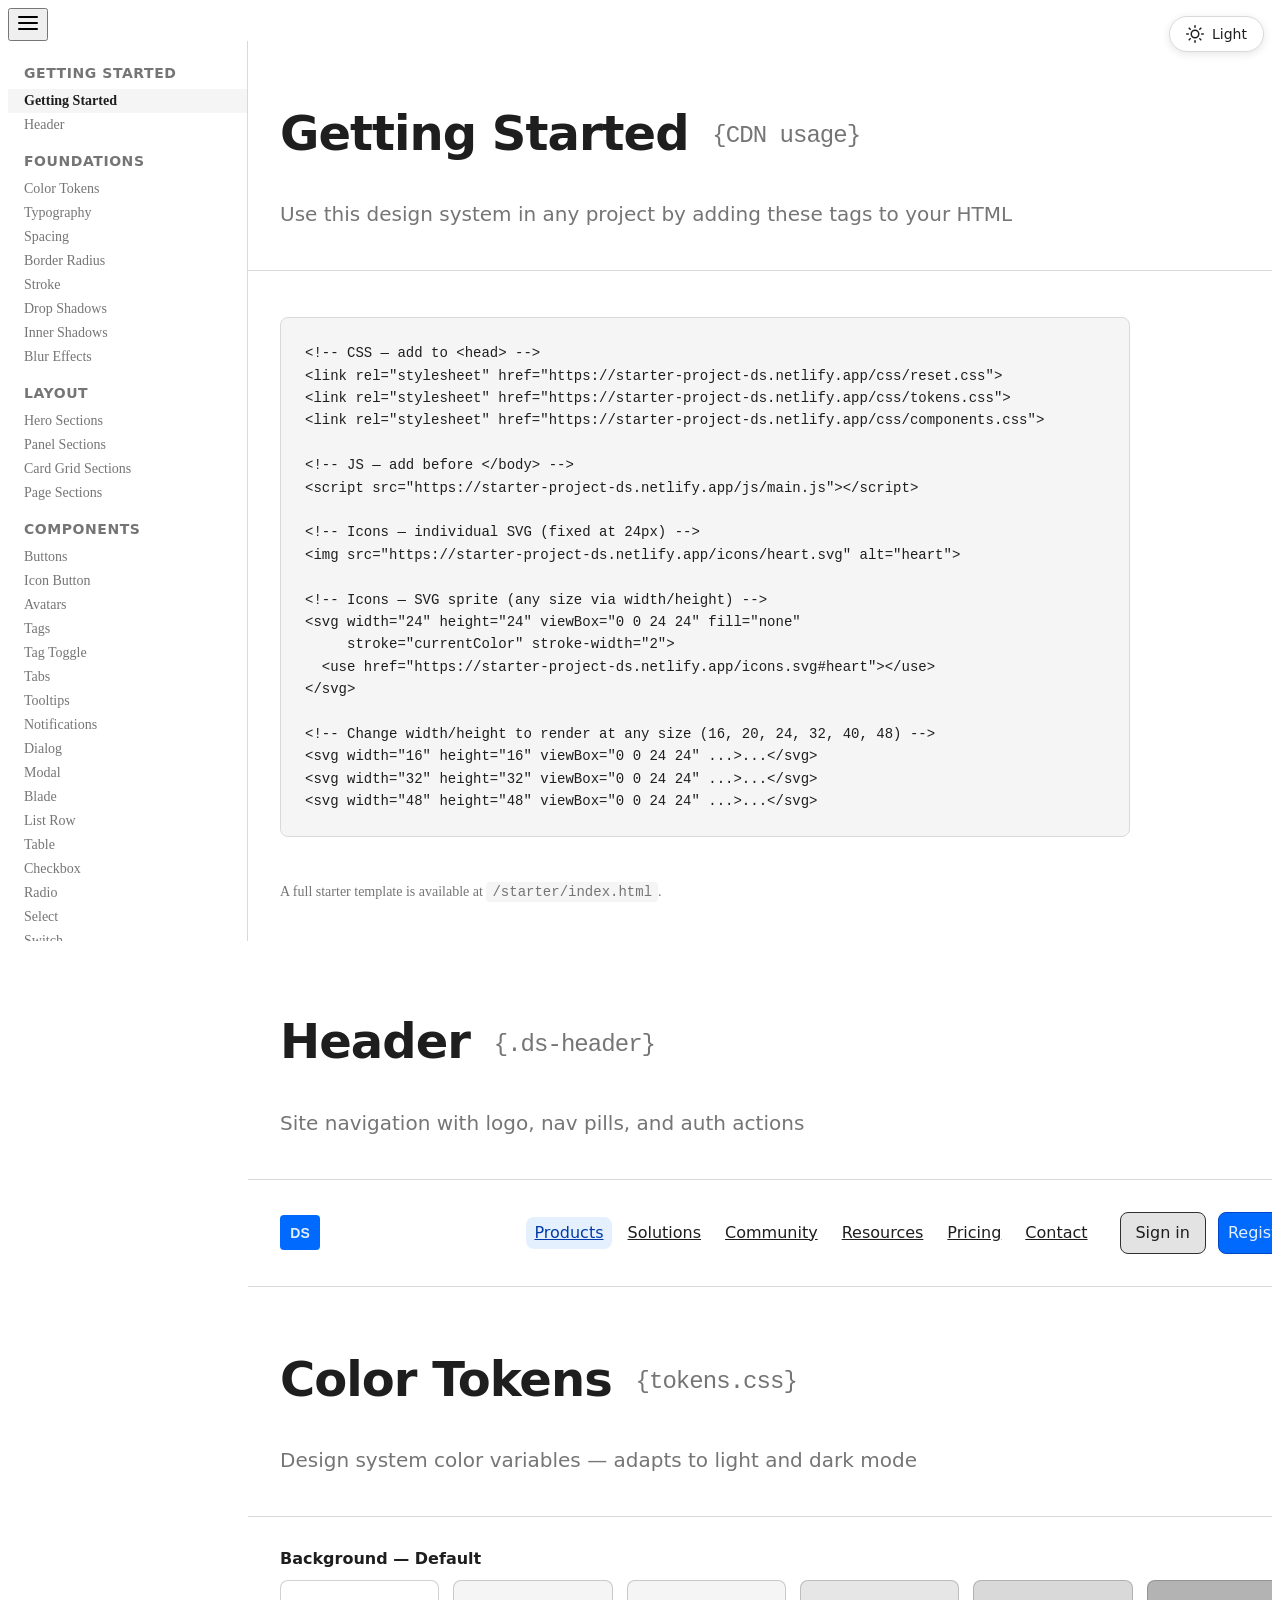
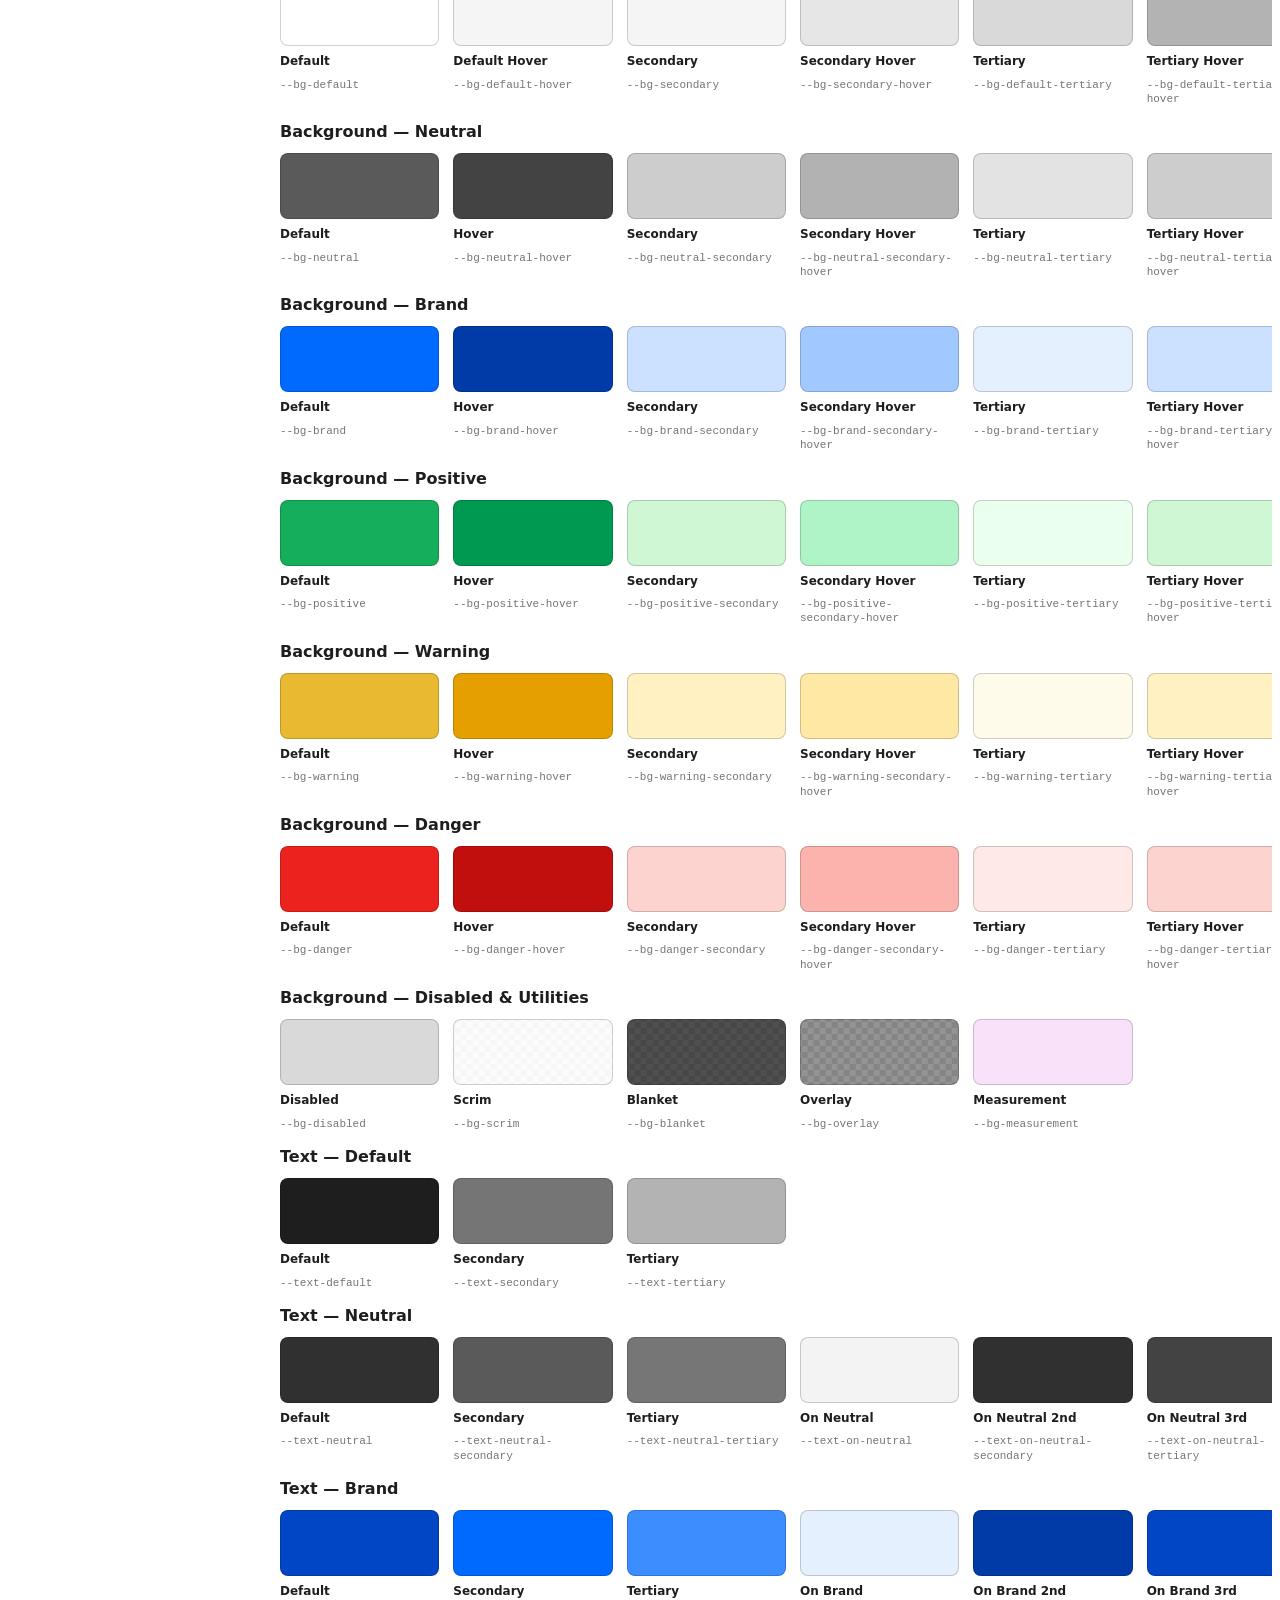
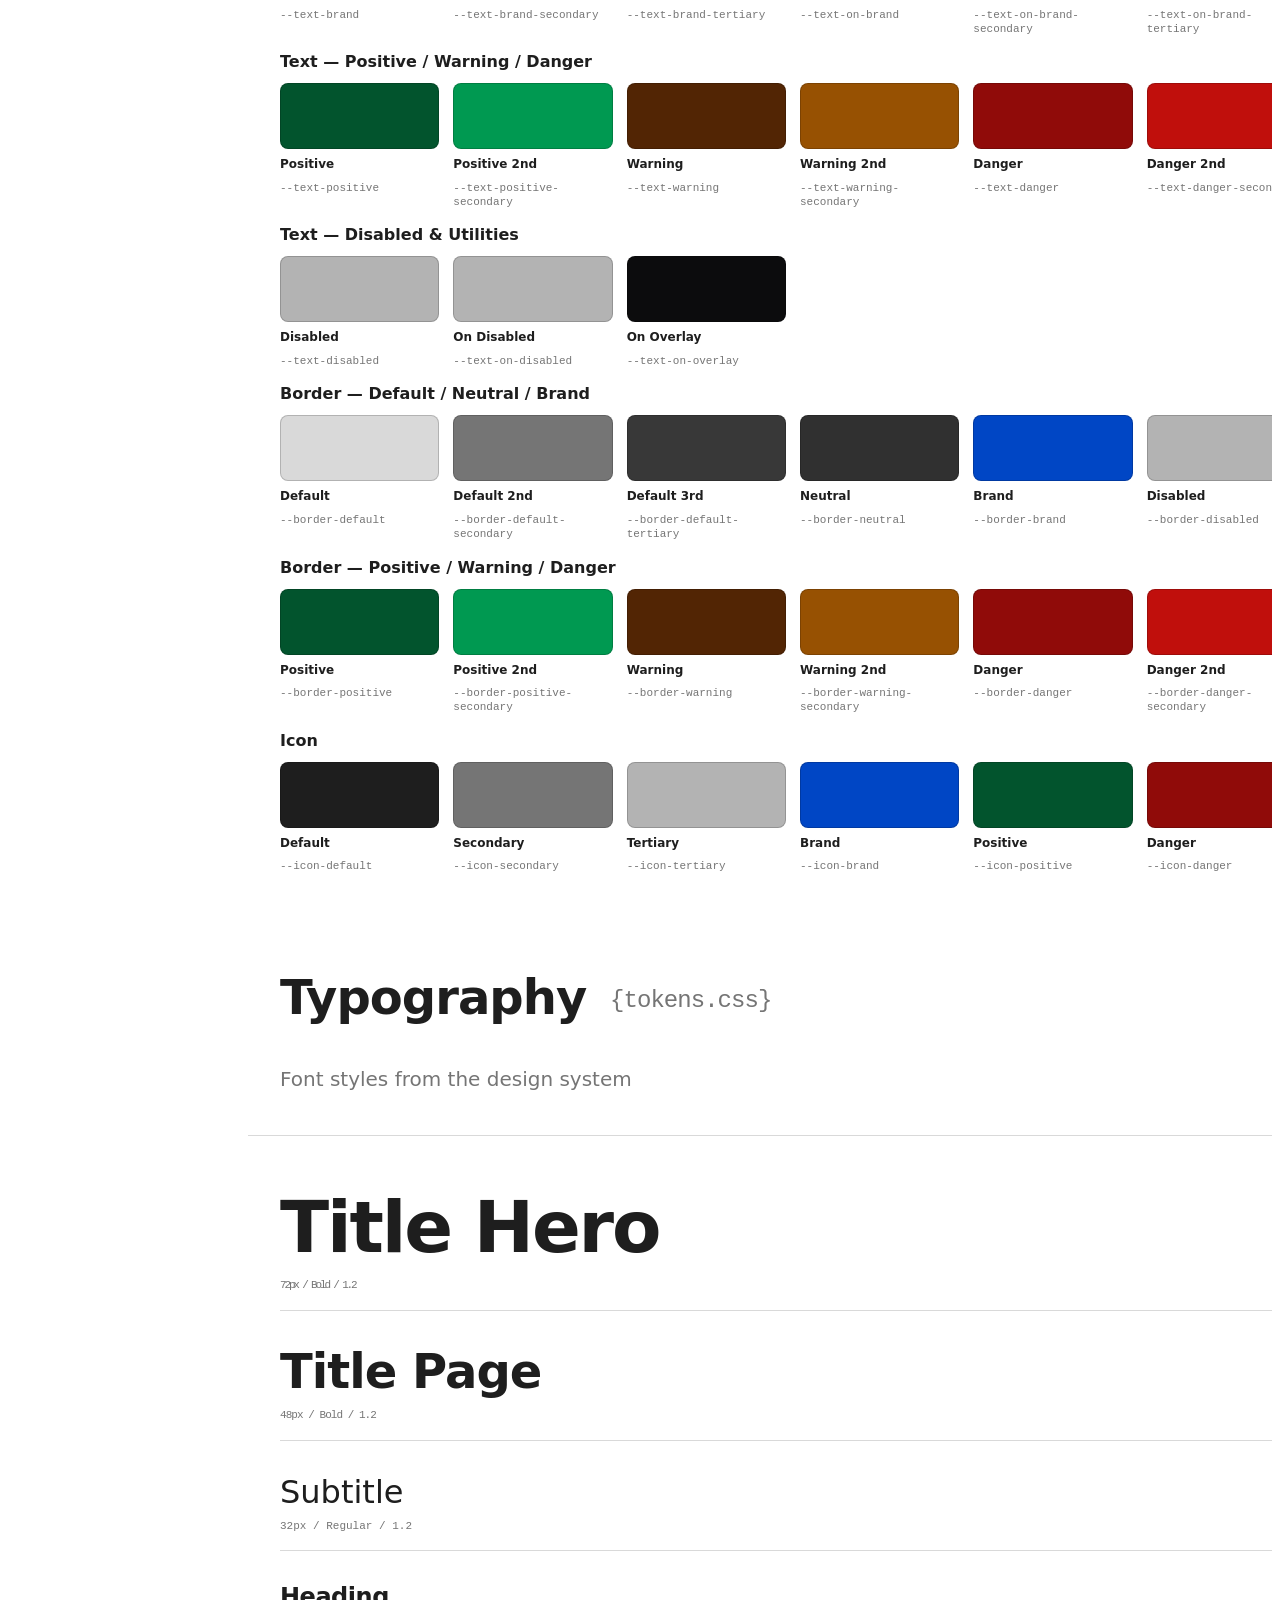
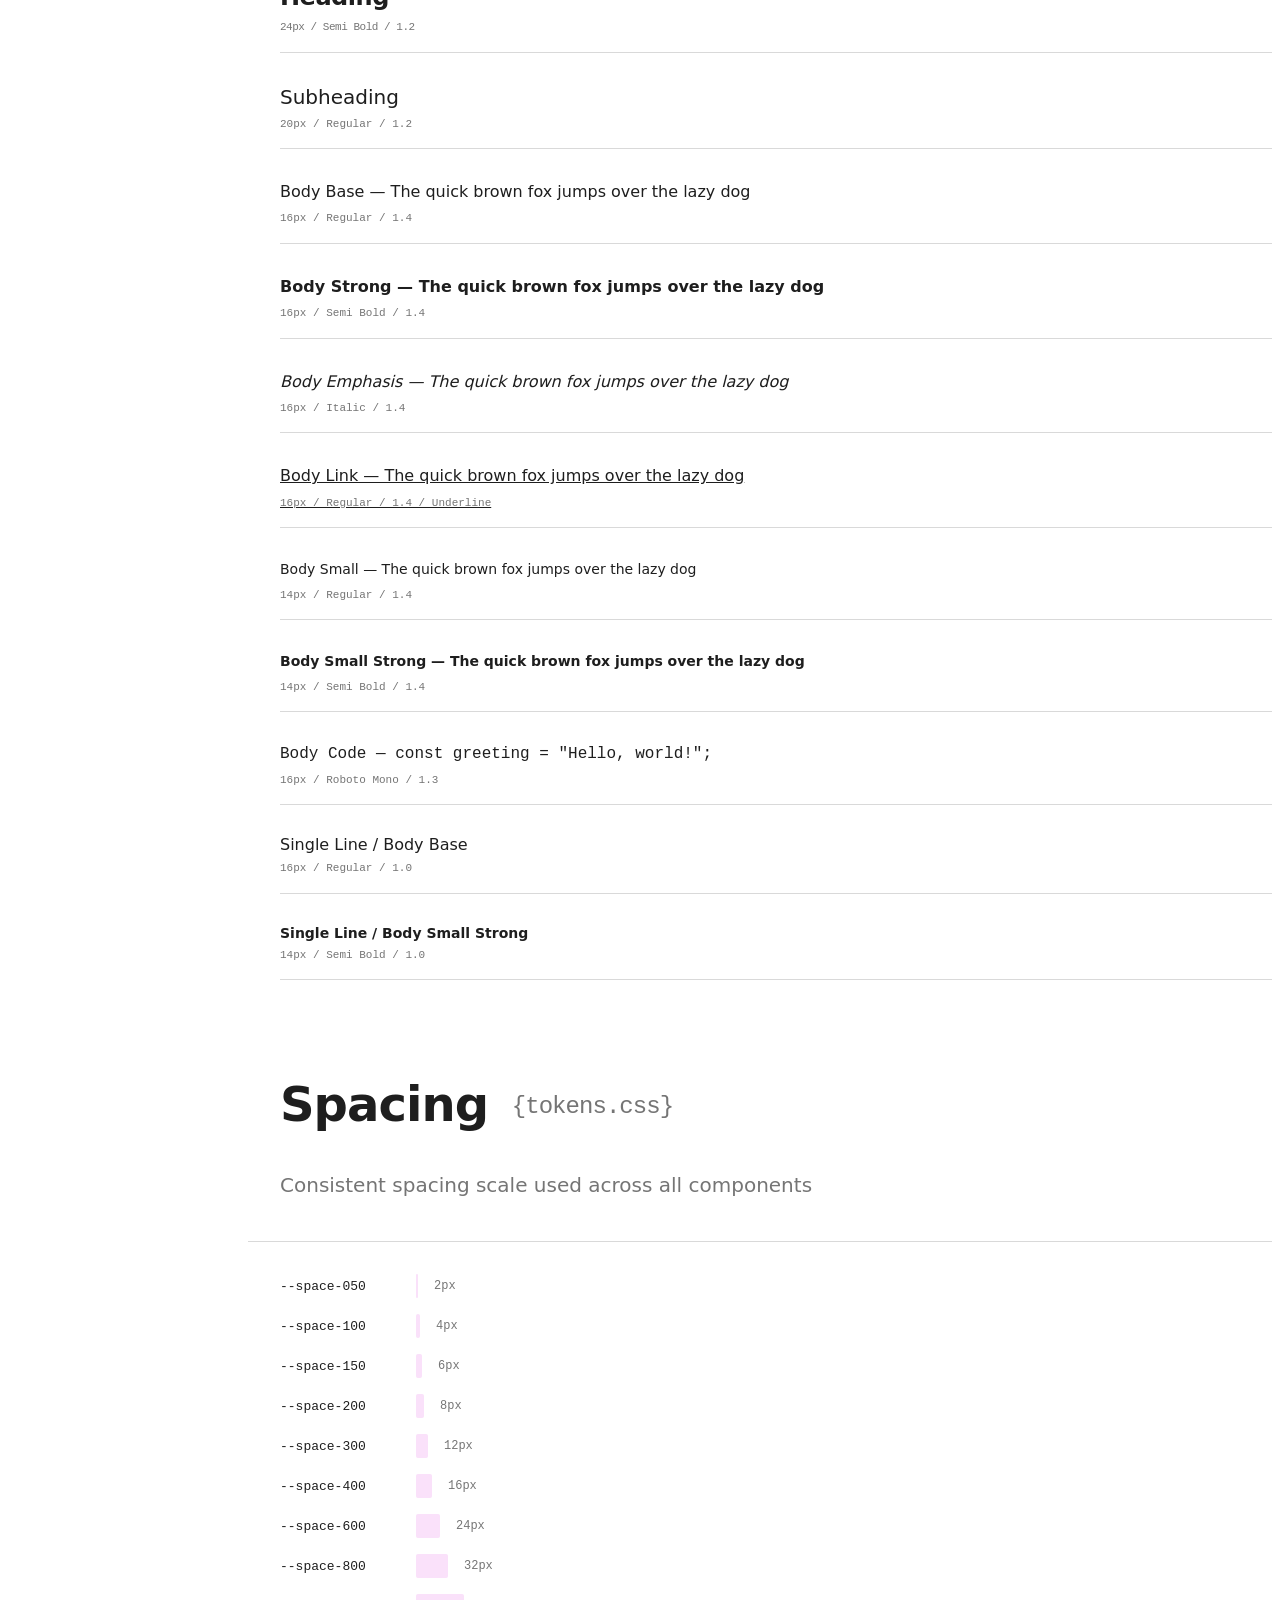
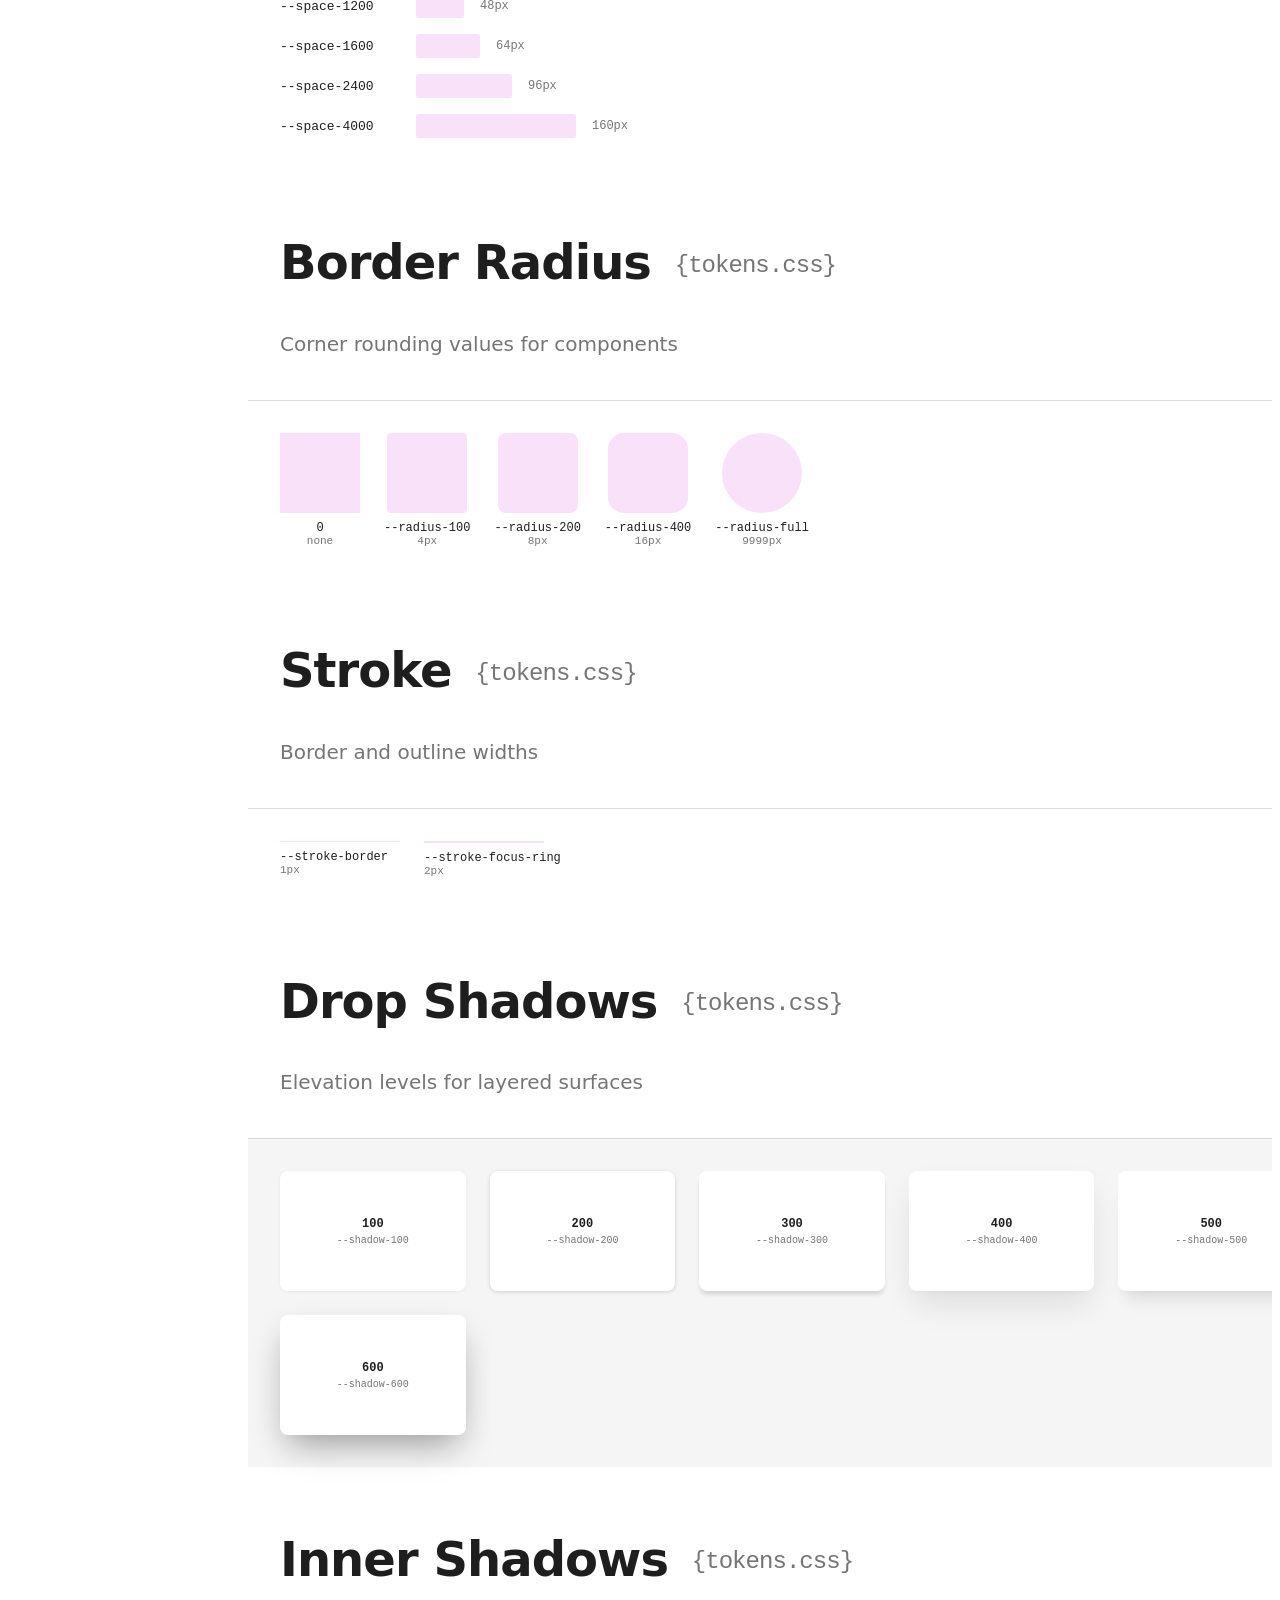
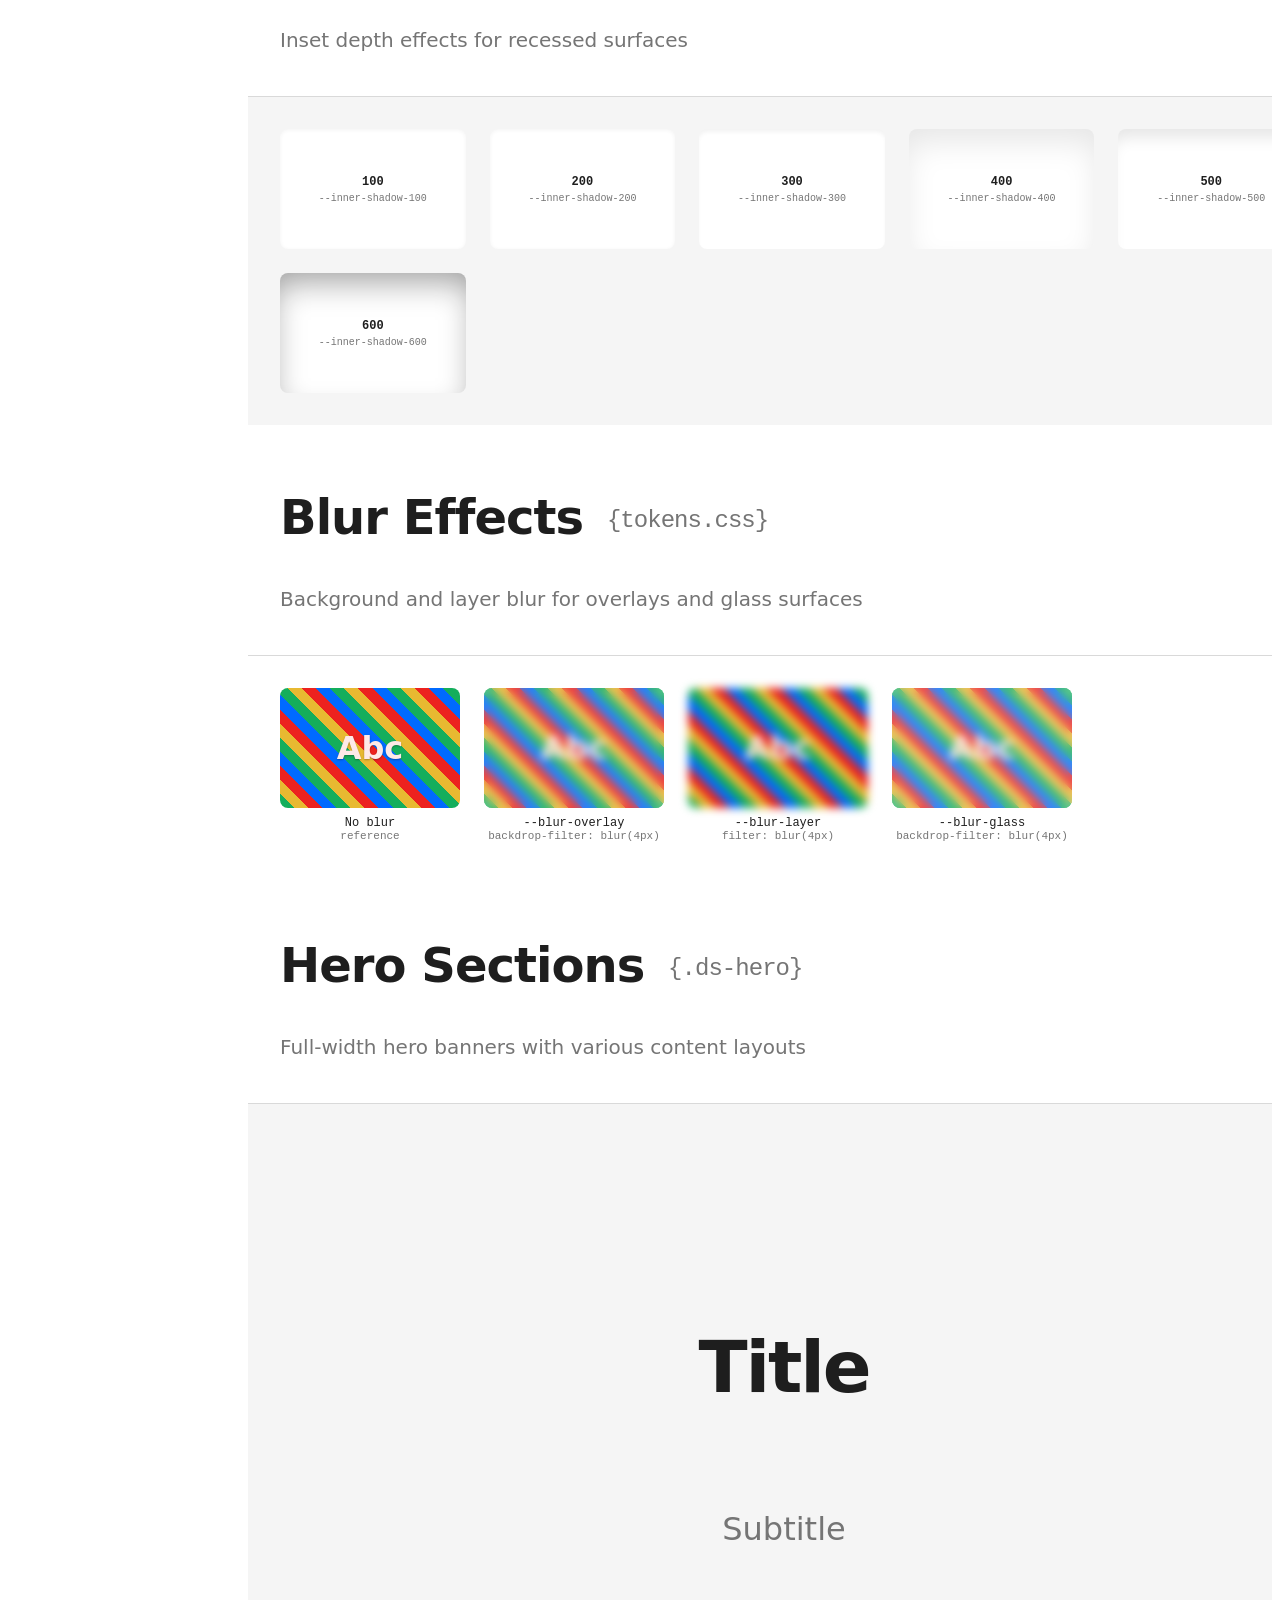
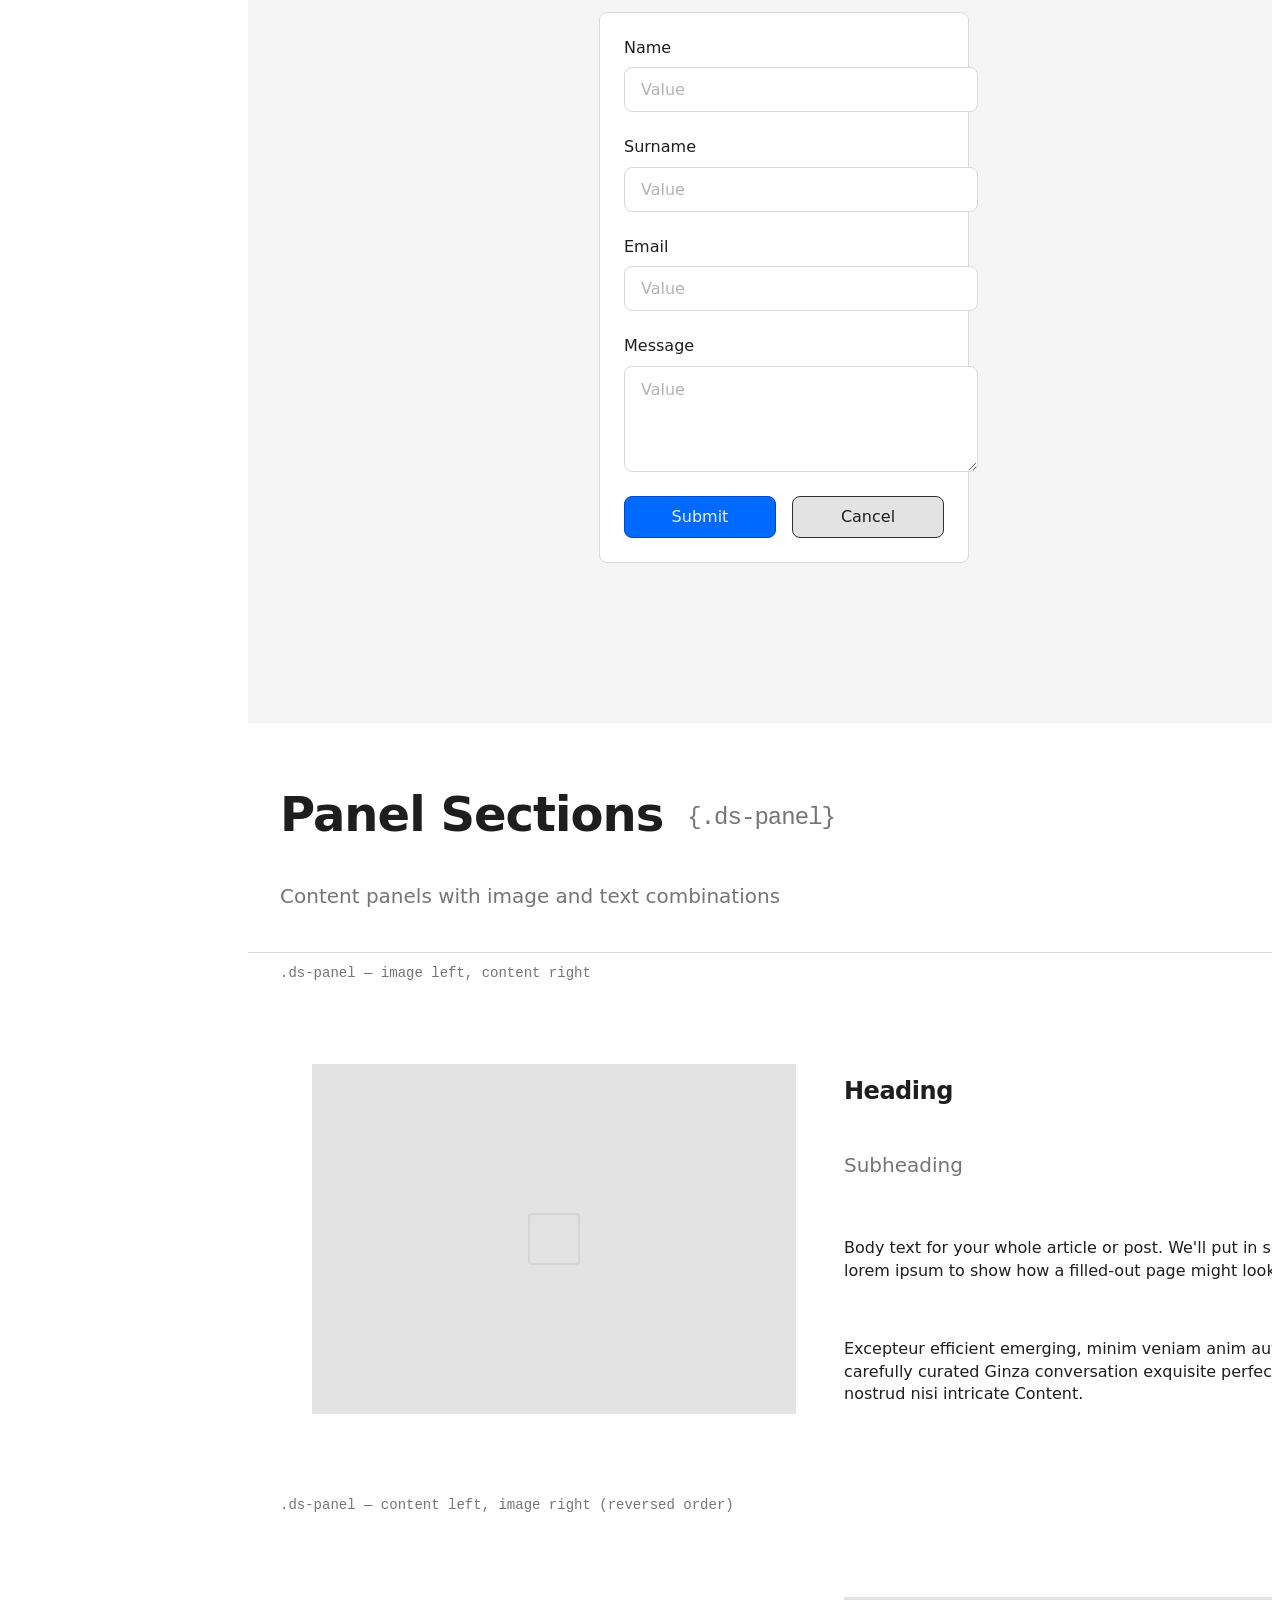
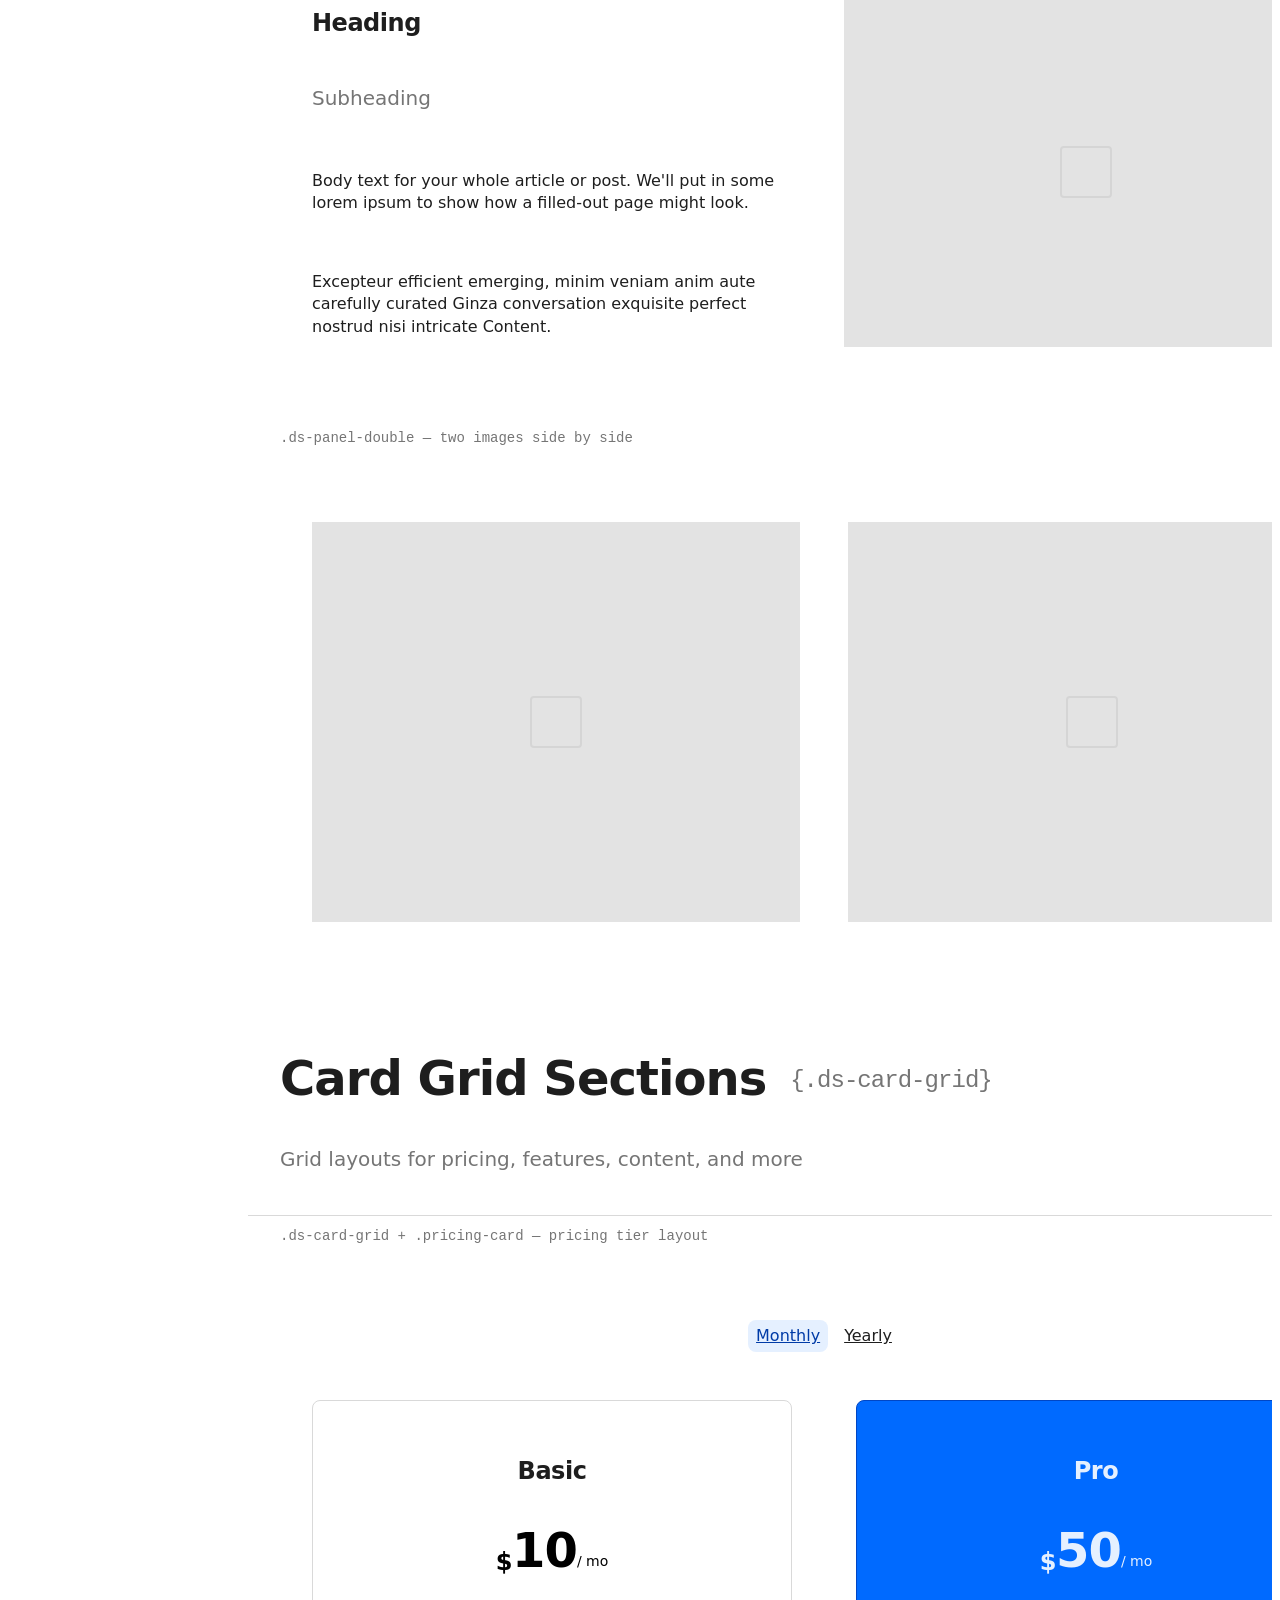
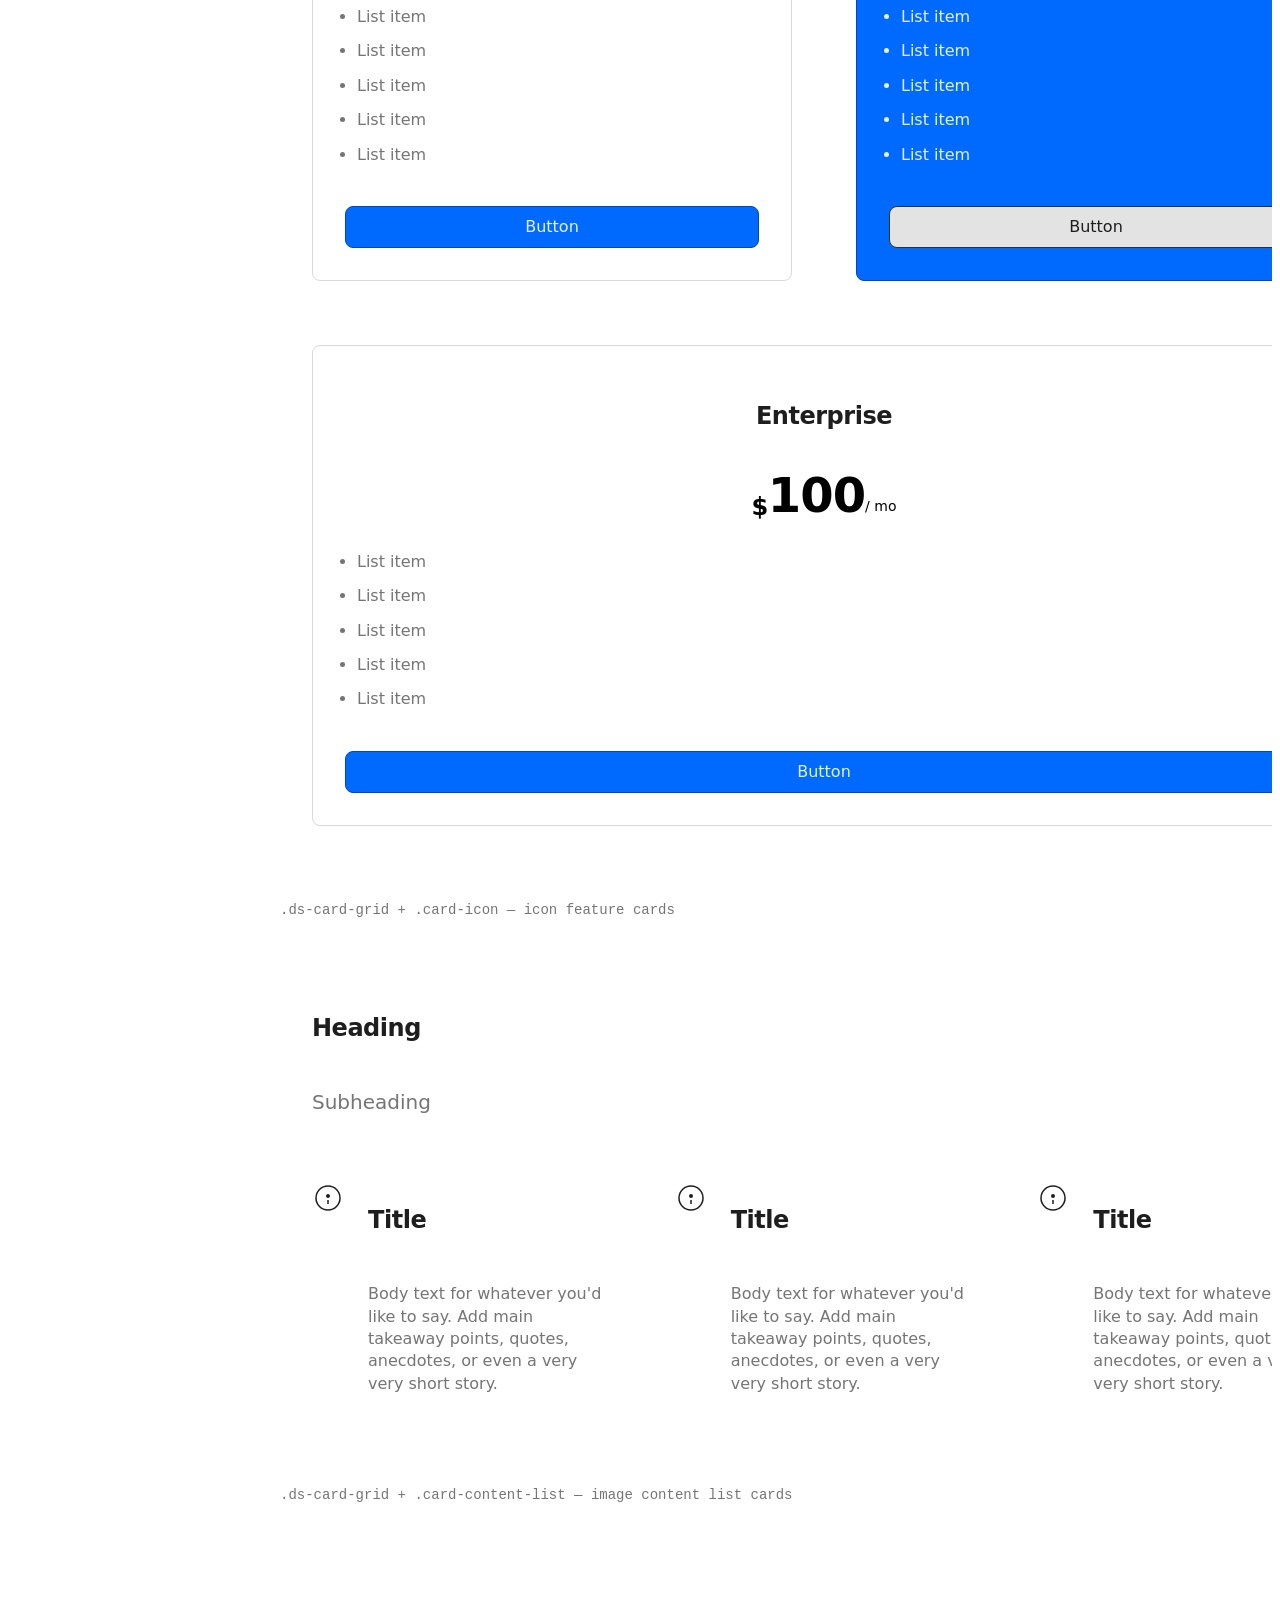
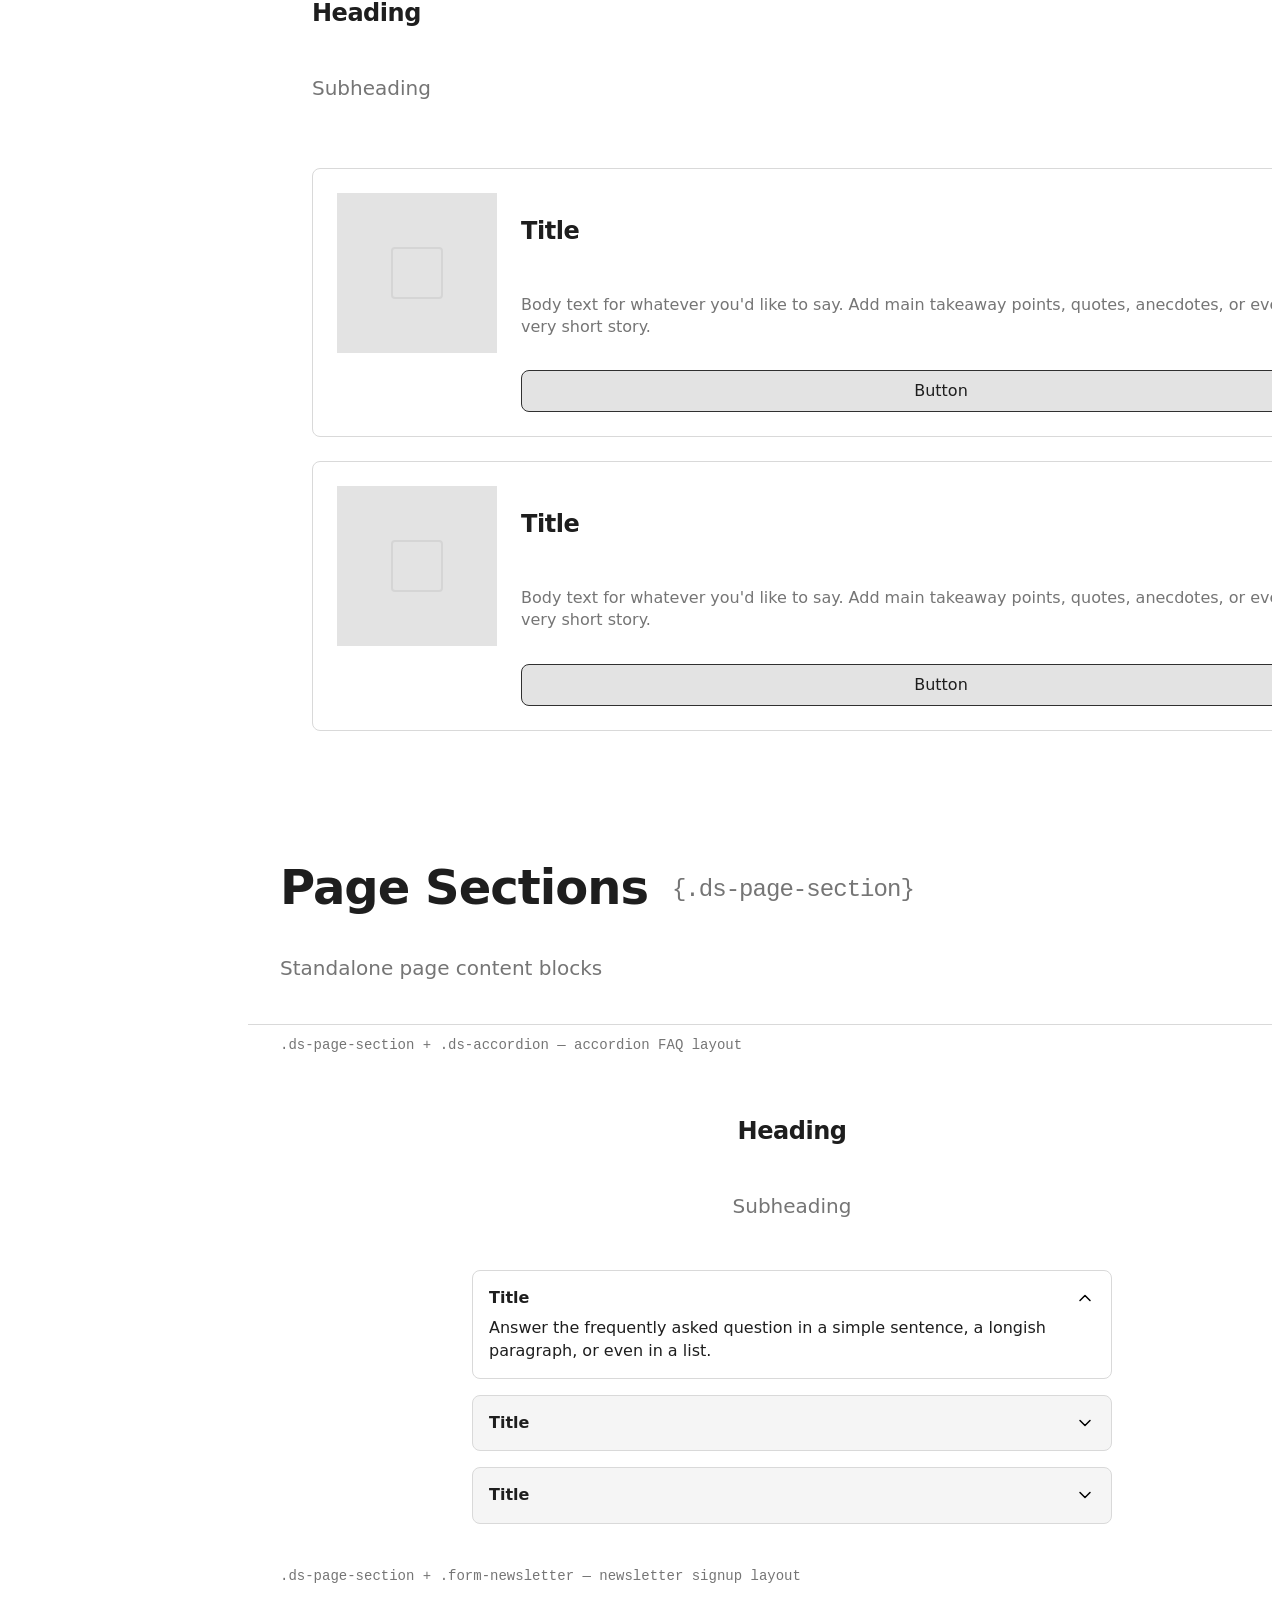
==== commit 756d5f3b: "Update CDN URLs to starter-project-ds.netlify.app Renamed repo from project-template to starter-proj" ====
--- a/index.html
+++ b/index.html
@@ -24,6 +24,11 @@
     <span class="toggle-label">Light</span>
   </button>
 
+  <button class="hamburger" id="hamburger" aria-label="Open menu">
+    <svg width="24" height="24" viewBox="0 0 24 24" fill="none" stroke="currentColor" stroke-width="2" stroke-linecap="round" stroke-linejoin="round"><line x1="3" y1="12" x2="21" y2="12"/><line x1="3" y1="6" x2="21" y2="6"/><line x1="3" y1="18" x2="21" y2="18"/></svg>
+  </button>
+  <div class="sidebar-overlay" id="sidebar-overlay"></div>
+
   <div class="page-layout">
     <nav class="sidebar-nav" id="sidebar-nav">
       <div class="sidebar-nav-inner">
@@ -31,6 +36,7 @@
         <div class="sidebar-nav-group">
           <span class="sidebar-nav-heading">Getting Started</span>
           <a class="menu-item" href="#getting-started">Getting Started</a>
+          <a class="menu-item" href="#header">Header</a>
         </div>
 
         <div class="sidebar-nav-group">
@@ -47,12 +53,10 @@
 
         <div class="sidebar-nav-group">
           <span class="sidebar-nav-heading">Layout</span>
-          <a class="menu-item" href="#header">Header</a>
           <a class="menu-item" href="#hero-sections">Hero Sections</a>
           <a class="menu-item" href="#panel-sections">Panel Sections</a>
           <a class="menu-item" href="#card-grid-sections">Card Grid Sections</a>
           <a class="menu-item" href="#page-sections">Page Sections</a>
-          <a class="menu-item" href="#footer">Footer</a>
         </div>
 
         <div class="sidebar-nav-group">
@@ -76,6 +80,7 @@
           <a class="menu-item" href="#switch-field">Switch</a>
           <a class="menu-item" href="#search-input">Search</a>
           <a class="menu-item" href="#menu">Menu</a>
+          <a class="menu-item" href="#popover">Popover</a>
           <a class="menu-item" href="#pagination">Pagination</a>
         </div>
 
@@ -91,19 +96,55 @@
           <a class="menu-item" href="#page-product">Page Product</a>
           <a class="menu-item" href="#page-product-results">Product Results</a>
           <a class="menu-item" href="#ai-chatbot">AI Chatbot</a>
+          <a class="menu-item" href="#footer">Footer</a>
         </div>
 
       </div>
     </nav>
 
     <main class="page-content">
+
+  <!-- ============================================================
+       GETTING STARTED
+       ============================================================ -->
+
+  <div class="section-divider" id="getting-started">
+    <h2>Getting Started <code class="ref-other">{CDN usage}</code></h2>
+    <p>Use this design system in any project by adding these tags to your HTML</p>
+  </div>
+  <section class="ds-page-section gap-sm" style="max-width: 800px; align-items: flex-start;">
+    <pre style="width: 100%; background: var(--bg-secondary); border: var(--stroke-border) solid var(--border-default); border-radius: var(--radius-200); padding: var(--space-600); overflow-x: auto; font-family: var(--font-mono); font-size: var(--text-body-small); line-height: 1.6; color: var(--text-default);"><code>&lt;!-- CSS — add to &lt;head&gt; --&gt;
+&lt;link rel="stylesheet" href="https://starter-project-ds.netlify.app/css/reset.css"&gt;
+&lt;link rel="stylesheet" href="https://starter-project-ds.netlify.app/css/tokens.css"&gt;
+&lt;link rel="stylesheet" href="https://starter-project-ds.netlify.app/css/components.css"&gt;
+
+&lt;!-- JS — add before &lt;/body&gt; --&gt;
+&lt;script src="https://starter-project-ds.netlify.app/js/main.js"&gt;&lt;/script&gt;
+
+&lt;!-- Icons — individual SVG (fixed at 24px) --&gt;
+&lt;img src="https://starter-project-ds.netlify.app/icons/heart.svg" alt="heart"&gt;
+
+&lt;!-- Icons — SVG sprite (any size via width/height) --&gt;
+&lt;svg width="24" height="24" viewBox="0 0 24 24" fill="none"
+     stroke="currentColor" stroke-width="2"&gt;
+  &lt;use href="https://starter-project-ds.netlify.app/icons.svg#heart"&gt;&lt;/use&gt;
+&lt;/svg&gt;
+
+&lt;!-- Change width/height to render at any size (16, 20, 24, 32, 40, 48) --&gt;
+&lt;svg width="16" height="16" viewBox="0 0 24 24" ...&gt;...&lt;/svg&gt;
+&lt;svg width="32" height="32" viewBox="0 0 24 24" ...&gt;...&lt;/svg&gt;
+&lt;svg width="48" height="48" viewBox="0 0 24 24" ...&gt;...&lt;/svg&gt;</code></pre>
+    <p style="font-size: var(--text-body-small); color: var(--text-secondary); line-height: 1.5;">
+      A full starter template is available at <code style="font-family: var(--font-mono); background: var(--bg-secondary); padding: 2px 6px; border-radius: 4px;">/starter/index.html</code>.
+    </p>
+  </section>
 
   <!-- ============================================================
        HEADER
        ============================================================ -->
 
   <div class="section-divider" id="header">
-    <h2>Header <code>{.ds-header}</code></h2>
+    <h2>Header <code class="ref-class">{.ds-header}</code></h2>
     <p>Site navigation with logo, nav pills, and auth actions</p>
   </div>
 
@@ -129,42 +170,11 @@
   </header>
 
   <!-- ============================================================
-       GETTING STARTED
-       ============================================================ -->
-
-  <div class="section-divider" id="getting-started">
-    <h2>Getting Started <code>{CDN usage}</code></h2>
-    <p>Use this design system in any project by adding these tags to your HTML</p>
-  </div>
-  <section class="ds-page-section gap-sm" style="max-width: 800px; align-items: flex-start;">
-    <pre style="width: 100%; background: var(--bg-secondary); border: var(--stroke-border) solid var(--border-default); border-radius: var(--radius-200); padding: var(--space-600); overflow-x: auto; font-family: var(--font-mono); font-size: var(--text-body-small); line-height: 1.6; color: var(--text-default);"><code>&lt;!-- CSS — add to &lt;head&gt; --&gt;
-&lt;link rel="stylesheet" href="https://YOUR_SITE.netlify.app/css/reset.css"&gt;
-&lt;link rel="stylesheet" href="https://YOUR_SITE.netlify.app/css/tokens.css"&gt;
-&lt;link rel="stylesheet" href="https://YOUR_SITE.netlify.app/css/components.css"&gt;
-
-&lt;!-- JS — add before &lt;/body&gt; --&gt;
-&lt;script src="https://YOUR_SITE.netlify.app/js/main.js"&gt;&lt;/script&gt;
-
-&lt;!-- Icons — individual SVG --&gt;
-&lt;img src="https://YOUR_SITE.netlify.app/icons/heart.svg" alt="heart"&gt;
-
-&lt;!-- Icons — SVG sprite --&gt;
-&lt;svg width="24" height="24" viewBox="0 0 24 24" fill="none"
-     stroke="currentColor" stroke-width="2"&gt;
-  &lt;use href="https://YOUR_SITE.netlify.app/icons-sprite.svg#heart"&gt;&lt;/use&gt;
-&lt;/svg&gt;</code></pre>
-    <p style="font-size: var(--text-body-small); color: var(--text-secondary); line-height: 1.5;">
-      Replace <code style="font-family: var(--font-mono); background: var(--bg-secondary); padding: 2px 6px; border-radius: 4px;">YOUR_SITE</code> with your Netlify subdomain.
-      A full starter template is available at <code style="font-family: var(--font-mono); background: var(--bg-secondary); padding: 2px 6px; border-radius: 4px;">/starter/index.html</code>.
-    </p>
-  </section>
-
-  <!-- ============================================================
        COLOR TOKENS
        ============================================================ -->
 
   <div class="section-divider" id="color-tokens">
-    <h2>Color Tokens <code>{tokens.css}</code></h2>
+    <h2>Color Tokens <code class="ref-other">{tokens.css}</code></h2>
     <p>Design system color variables — adapts to light and dark mode</p>
   </div>
   <section class="ds-page-section gap-sm">
@@ -349,7 +359,7 @@
        ============================================================ -->
 
   <div class="section-divider" id="typography">
-    <h2>Typography <code>{tokens.css}</code></h2>
+    <h2>Typography <code class="ref-other">{tokens.css}</code></h2>
     <p>Font styles from the design system</p>
   </div>
   <section class="ds-page-section gap-sm">
@@ -417,7 +427,7 @@
        ============================================================ -->
 
   <div class="section-divider" id="spacing">
-    <h2>Spacing <code>{tokens.css}</code></h2>
+    <h2>Spacing <code class="ref-other">{tokens.css}</code></h2>
     <p>Consistent spacing scale used across all components</p>
   </div>
   <section class="ds-page-section gap-sm">
@@ -490,7 +500,7 @@
        ============================================================ -->
 
   <div class="section-divider" id="border-radius">
-    <h2>Border Radius <code>{tokens.css}</code></h2>
+    <h2>Border Radius <code class="ref-other">{tokens.css}</code></h2>
     <p>Corner rounding values for components</p>
   </div>
   <section class="ds-page-section gap-sm">
@@ -525,7 +535,7 @@
        ============================================================ -->
 
   <div class="section-divider" id="stroke">
-    <h2>Stroke <code>{tokens.css}</code></h2>
+    <h2>Stroke <code class="ref-other">{tokens.css}</code></h2>
     <p>Border and outline widths</p>
   </div>
   <section class="ds-page-section gap-sm">
@@ -548,7 +558,7 @@
        ============================================================ -->
 
   <div class="section-divider" id="drop-shadows">
-    <h2>Drop Shadows <code>{tokens.css}</code></h2>
+    <h2>Drop Shadows <code class="ref-other">{tokens.css}</code></h2>
     <p>Elevation levels for layered surfaces</p>
   </div>
   <section class="ds-page-section gap-sm" style="background-color: var(--bg-secondary);">
@@ -587,7 +597,7 @@
        ============================================================ -->
 
   <div class="section-divider" id="inner-shadows">
-    <h2>Inner Shadows <code>{tokens.css}</code></h2>
+    <h2>Inner Shadows <code class="ref-other">{tokens.css}</code></h2>
     <p>Inset depth effects for recessed surfaces</p>
   </div>
   <section class="ds-page-section gap-sm" style="background-color: var(--bg-secondary);">
@@ -626,7 +636,7 @@
        ============================================================ -->
 
   <div class="section-divider" id="blur-effects">
-    <h2>Blur Effects <code>{tokens.css}</code></h2>
+    <h2>Blur Effects <code class="ref-other">{tokens.css}</code></h2>
     <p>Background and layer blur for overlays and glass surfaces</p>
   </div>
   <section class="ds-page-section gap-sm">
@@ -667,7 +677,7 @@
        ============================================================ -->
 
   <div class="section-divider" id="hero-sections">
-    <h2>Hero Sections <code>{.ds-hero}</code></h2>
+    <h2>Hero Sections <code class="ref-class">{.ds-hero}</code></h2>
     <p>Full-width hero banners with various content layouts</p>
   </div>
 
@@ -706,11 +716,11 @@
        ============================================================ -->
 
   <div class="section-divider" id="panel-sections">
-    <h2>Panel Sections <code>{.ds-panel}</code></h2>
+    <h2>Panel Sections <code class="ref-class">{.ds-panel}</code></h2>
     <p>Content panels with image and text combinations</p>
   </div>
 
-  <p class="variant-label">.ds-panel — image left, content right</p>
+  <p class="variant-label"><span class="ref-class">.ds-panel</span> — image left, content right</p>
   <section class="ds-panel">
     <div class="panel-image image-placeholder"></div>
     <div class="panel-content">
@@ -723,7 +733,7 @@
     </div>
   </section>
 
-  <p class="variant-label">.ds-panel — content left, image right (reversed order)</p>
+  <p class="variant-label"><span class="ref-class">.ds-panel</span> — content left, image right (reversed order)</p>
   <section class="ds-panel">
     <div class="panel-content">
       <div class="text-content-heading">
@@ -736,7 +746,7 @@
     <div class="panel-image image-placeholder"></div>
   </section>
 
-  <p class="variant-label">.ds-panel-double — two images side by side</p>
+  <p class="variant-label"><span class="ref-class">.ds-panel-double</span> — two images side by side</p>
   <section class="ds-panel-double">
     <div class="panel-image image-placeholder"></div>
     <div class="panel-image image-placeholder"></div>
@@ -747,11 +757,11 @@
        ============================================================ -->
 
   <div class="section-divider" id="card-grid-sections">
-    <h2>Card Grid Sections <code>{.ds-card-grid}</code></h2>
+    <h2>Card Grid Sections <code class="ref-class">{.ds-card-grid}</code></h2>
     <p>Grid layouts for pricing, features, content, and more</p>
   </div>
 
-  <p class="variant-label">.ds-card-grid + .pricing-card — pricing tier layout</p>
+  <p class="variant-label"><span class="ref-class">.ds-card-grid</span> + <span class="ref-class">.pricing-card</span> — pricing tier layout</p>
   <section class="ds-card-grid align-center">
     <div class="nav-pill-list">
       <a class="nav-pill active" href="#">Monthly</a>
@@ -815,7 +825,7 @@
     </div>
   </section>
 
-  <p class="variant-label">.ds-card-grid + .card-icon — icon feature cards</p>
+  <p class="variant-label"><span class="ref-class">.ds-card-grid</span> + <span class="ref-class">.card-icon</span> — icon feature cards</p>
   <section class="ds-card-grid">
     <div class="text-content-heading">
       <h2 class="heading">Heading</h2>
@@ -864,7 +874,7 @@
     </div>
   </section>
 
-  <p class="variant-label">.ds-card-grid + .card-content-list — image content list cards</p>
+  <p class="variant-label"><span class="ref-class">.ds-card-grid</span> + <span class="ref-class">.card-content-list</span> — image content list cards</p>
   <section class="ds-card-grid">
     <div class="text-content-heading">
       <h2 class="heading">Heading</h2>
@@ -895,18 +905,6 @@
           </div>
         </div>
       </div>
-      <div class="card-content-list">
-        <div class="card-image image-placeholder"></div>
-        <div class="card-body">
-          <div class="card-text">
-            <h3 class="card-title">Title</h3>
-            <p class="card-description">Body text for whatever you'd like to say. Add main takeaway points, quotes, anecdotes, or even a very very short story.</p>
-          </div>
-          <div class="btn-group">
-            <button class="btn btn-neutral">Button</button>
-          </div>
-        </div>
-      </div>
     </div>
   </section>
 
@@ -915,11 +913,11 @@
        ============================================================ -->
 
   <div class="section-divider" id="page-sections">
-    <h2>Page Sections <code>{.ds-page-section}</code></h2>
+    <h2>Page Sections <code class="ref-class">{.ds-page-section}</code></h2>
     <p>Standalone page content blocks</p>
   </div>
 
-  <p class="variant-label">.ds-page-section + .ds-accordion — accordion FAQ layout</p>
+  <p class="variant-label"><span class="ref-class">.ds-page-section</span> + <span class="ref-class">.ds-accordion</span> — accordion FAQ layout</p>
   <section class="ds-page-section">
     <div class="text-content-heading align-center">
       <h2 class="heading">Heading</h2>
@@ -962,7 +960,7 @@
     </div>
   </section>
 
-  <p class="variant-label">.ds-page-section + .form-newsletter — newsletter signup layout</p>
+  <p class="variant-label"><span class="ref-class">.ds-page-section</span> + <span class="ref-class">.form-newsletter</span> — newsletter signup layout</p>
   <section class="ds-page-section gap-sm">
     <div class="text-content-heading align-center">
       <h2 class="heading">Follow the latest trends</h2>
@@ -977,48 +975,68 @@
   </section>
 
   <div class="section-divider" id="buttons">
-    <h2>Buttons <code>{.btn}</code></h2>
+    <h2>Buttons <code class="ref-class">{.btn}</code></h2>
     <p>Action buttons in various styles and sizes</p>
   </div>
   <section class="ds-page-section gap-sm">
-    <p class="variant-label">.btn.btn-brand, .btn-neutral, .btn-subtle, .btn-danger</p>
+    <p class="variant-label"><span class="ref-class">.btn.btn-brand</span>, <span class="ref-class">.btn-neutral</span>, <span class="ref-class">.btn-subtle</span>, <span class="ref-class">.btn-danger</span></p>
     <div style="display: flex; gap: var(--space-400); flex-wrap: wrap; align-items: center;">
       <button class="btn btn-brand">Primary</button>
       <button class="btn btn-neutral">Neutral</button>
       <button class="btn btn-subtle">Subtle</button>
       <button class="btn btn-danger">Danger</button>
     </div>
-    <p class="variant-label">.btn.btn-sm — small size</p>
+    <p class="variant-label"><span class="ref-class">.btn.btn-sm</span> — small size</p>
     <div style="display: flex; gap: var(--space-400); flex-wrap: wrap; align-items: center;">
       <button class="btn btn-brand btn-sm">Small Primary</button>
       <button class="btn btn-neutral btn-sm">Small Neutral</button>
       <button class="btn btn-subtle btn-sm">Small Subtle</button>
     </div>
-    <p class="variant-label">.btn.disabled — disabled state</p>
+    <p class="variant-label"><span class="ref-class">.btn.disabled</span> — disabled state</p>
     <div style="display: flex; gap: var(--space-400); flex-wrap: wrap; align-items: center;">
       <button class="btn btn-brand disabled" disabled>Disabled Primary</button>
       <button class="btn btn-neutral disabled" disabled>Disabled Neutral</button>
     </div>
   </section>
 
+  <div class="section-divider" id="icon-button">
+    <h2>Icon Button <code class="ref-class">{.btn-icon}</code></h2>
+    <p>Icon-only buttons in brand, neutral, and subtle variants with two sizes</p>
+  </div>
+  <section class="ds-page-section gap-sm" style="align-items: flex-start;">
+    <p class="variant-label"><span class="ref-class">.btn-icon.btn-brand</span>, <span class="ref-class">.btn-icon.btn-neutral</span>, <span class="ref-class">.btn-icon.btn-subtle</span> — medium</p>
+    <div style="display: flex; gap: var(--space-300); flex-wrap: wrap; align-items: center;">
+      <button class="btn-icon btn-brand"><svg viewBox="0 0 24 24" fill="none" stroke="currentColor" stroke-width="2" stroke-linecap="round" stroke-linejoin="round"><line x1="12" y1="5" x2="12" y2="19"/><line x1="5" y1="12" x2="19" y2="12"/></svg></button>
+      <button class="btn-icon btn-neutral"><svg viewBox="0 0 24 24" fill="none" stroke="currentColor" stroke-width="2" stroke-linecap="round" stroke-linejoin="round"><path d="M11 4H4a2 2 0 0 0-2 2v14a2 2 0 0 0 2 2h14a2 2 0 0 0 2-2v-7"/><path d="M18.5 2.5a2.121 2.121 0 0 1 3 3L12 15l-4 1 1-4 9.5-9.5z"/></svg></button>
+      <button class="btn-icon btn-subtle"><svg viewBox="0 0 24 24" fill="none" stroke="currentColor" stroke-width="2" stroke-linecap="round" stroke-linejoin="round"><polyline points="3 6 5 6 21 6"/><path d="M19 6v14a2 2 0 0 1-2 2H7a2 2 0 0 1-2-2V6m3 0V4a2 2 0 0 1 2-2h4a2 2 0 0 1 2 2v2"/></svg></button>
+    </div>
+
+    <p class="variant-label" style="margin-top: var(--space-400);"><span class="ref-class">.btn-icon.btn-sm</span> — small size</p>
+    <div style="display: flex; gap: var(--space-300); flex-wrap: wrap; align-items: center;">
+      <button class="btn-icon btn-brand btn-sm"><svg viewBox="0 0 24 24" fill="none" stroke="currentColor" stroke-width="2" stroke-linecap="round" stroke-linejoin="round"><line x1="12" y1="5" x2="12" y2="19"/><line x1="5" y1="12" x2="19" y2="12"/></svg></button>
+      <button class="btn-icon btn-neutral btn-sm"><svg viewBox="0 0 24 24" fill="none" stroke="currentColor" stroke-width="2" stroke-linecap="round" stroke-linejoin="round"><path d="M11 4H4a2 2 0 0 0-2 2v14a2 2 0 0 0 2 2h14a2 2 0 0 0 2-2v-7"/><path d="M18.5 2.5a2.121 2.121 0 0 1 3 3L12 15l-4 1 1-4 9.5-9.5z"/></svg></button>
+      <button class="btn-icon btn-subtle btn-sm"><svg viewBox="0 0 24 24" fill="none" stroke="currentColor" stroke-width="2" stroke-linecap="round" stroke-linejoin="round"><polyline points="3 6 5 6 21 6"/><path d="M19 6v14a2 2 0 0 1-2 2H7a2 2 0 0 1-2-2V6m3 0V4a2 2 0 0 1 2-2h4a2 2 0 0 1 2 2v2"/></svg></button>
+    </div>
+  </section>
+
   <div class="section-divider" id="avatars">
-    <h2>Avatars <code>{.avatar}</code></h2>
+    <h2>Avatars <code class="ref-class">{.avatar}</code></h2>
     <p>User profile images and initials in various sizes and shapes</p>
   </div>
   <section class="ds-page-section gap-sm">
-    <p class="variant-label">.avatar — circle (default, .avatar-md, .avatar-sm)</p>
+    <p class="variant-label"><span class="ref-class">.avatar</span> — circle (default, <span class="ref-class">.avatar-md</span>, <span class="ref-class">.avatar-sm</span>)</p>
     <div style="display: flex; gap: var(--space-400); align-items: center;">
       <div class="avatar avatar-initial"><span>A</span></div>
       <div class="avatar avatar-initial avatar-md"><span>B</span></div>
       <div class="avatar avatar-initial avatar-sm"><span>C</span></div>
     </div>
-    <p class="variant-label">.avatar.avatar-square — square (default, .avatar-md, .avatar-sm)</p>
+    <p class="variant-label"><span class="ref-class">.avatar.avatar-square</span> — square (default, <span class="ref-class">.avatar-md</span>, <span class="ref-class">.avatar-sm</span>)</p>
     <div style="display: flex; gap: var(--space-400); align-items: center;">
       <div class="avatar avatar-initial avatar-square"><span>A</span></div>
       <div class="avatar avatar-initial avatar-square avatar-md"><span>B</span></div>
       <div class="avatar avatar-initial avatar-square avatar-sm"><span>C</span></div>
     </div>
-    <p class="variant-label">.avatar-group — overlapping stack</p>
+    <p class="variant-label"><span class="ref-class">.avatar-group</span> — overlapping stack</p>
     <div class="avatar-group">
       <div class="avatar avatar-initial"><span>A</span></div>
       <div class="avatar avatar-initial"><span>B</span></div>
@@ -1028,19 +1046,19 @@
   </section>
 
   <div class="section-divider" id="tags">
-    <h2>Tags <code>{.tag}</code></h2>
+    <h2>Tags <code class="ref-class">{.tag}</code></h2>
     <p>Labels and badges for categorization and status</p>
   </div>
   <section class="ds-page-section gap-sm">
-    <p class="variant-label">.tag — primary with dismiss button</p>
+    <p class="variant-label"><span class="ref-class">.tag</span> — primary with dismiss button</p>
     <div style="display: flex; gap: var(--space-300); flex-wrap: wrap; align-items: center;">
-      <span class="tag tag-brand">Brand<button class="tag-dismiss" aria-label="Remove">&times;</button></span>
-      <span class="tag tag-danger">Danger<button class="tag-dismiss" aria-label="Remove">&times;</button></span>
-      <span class="tag tag-positive">Positive<button class="tag-dismiss" aria-label="Remove">&times;</button></span>
-      <span class="tag tag-warning">Warning<button class="tag-dismiss" aria-label="Remove">&times;</button></span>
-      <span class="tag tag-neutral">Neutral<button class="tag-dismiss" aria-label="Remove">&times;</button></span>
-    </div>
-    <p class="variant-label">.tag.secondary — secondary without dismiss</p>
+      <span class="tag tag-brand">Brand<button class="tag-dismiss" aria-label="Remove"><svg width="16" height="16" viewBox="0 0 24 24" fill="none" stroke="currentColor" stroke-width="2" stroke-linecap="round" stroke-linejoin="round"><use href="icons.svg#x"/></svg></button></span>
+      <span class="tag tag-danger">Danger<button class="tag-dismiss" aria-label="Remove"><svg width="16" height="16" viewBox="0 0 24 24" fill="none" stroke="currentColor" stroke-width="2" stroke-linecap="round" stroke-linejoin="round"><use href="icons.svg#x"/></svg></button></span>
+      <span class="tag tag-positive">Positive<button class="tag-dismiss" aria-label="Remove"><svg width="16" height="16" viewBox="0 0 24 24" fill="none" stroke="currentColor" stroke-width="2" stroke-linecap="round" stroke-linejoin="round"><use href="icons.svg#x"/></svg></button></span>
+      <span class="tag tag-warning">Warning<button class="tag-dismiss" aria-label="Remove"><svg width="16" height="16" viewBox="0 0 24 24" fill="none" stroke="currentColor" stroke-width="2" stroke-linecap="round" stroke-linejoin="round"><use href="icons.svg#x"/></svg></button></span>
+      <span class="tag tag-neutral">Neutral<button class="tag-dismiss" aria-label="Remove"><svg width="16" height="16" viewBox="0 0 24 24" fill="none" stroke="currentColor" stroke-width="2" stroke-linecap="round" stroke-linejoin="round"><use href="icons.svg#x"/></svg></button></span>
+    </div>
+    <p class="variant-label"><span class="ref-class">.tag.secondary</span> — secondary without dismiss</p>
     <div style="display: flex; gap: var(--space-300); flex-wrap: wrap; align-items: center;">
       <span class="tag tag-brand secondary">Brand</span>
       <span class="tag tag-danger secondary">Danger</span>
@@ -1050,8 +1068,29 @@
     </div>
   </section>
 
+  <div class="section-divider" id="tag-toggle">
+    <h2>Tag Toggle <code class="ref-class">{.tag-toggle}</code></h2>
+    <p>Toggleable tags for filtering — on state uses brand fill, off state uses tertiary</p>
+  </div>
+  <section class="ds-page-section gap-sm" style="align-items: flex-start;">
+    <p class="variant-label"><span class="ref-class">.tag-toggle-group</span> — mix of <span class="ref-class">.tag-toggle.on</span> and <span class="ref-class">.tag-toggle.off</span></p>
+    <div class="tag-toggle-group">
+      <button class="tag-toggle on">
+        <svg viewBox="0 0 24 24" fill="none" stroke="currentColor" stroke-width="2" stroke-linecap="round" stroke-linejoin="round"><polyline points="20 6 9 17 4 12"/></svg>
+        Design
+      </button>
+      <button class="tag-toggle off">Engineering</button>
+      <button class="tag-toggle off">Product</button>
+      <button class="tag-toggle on">
+        <svg viewBox="0 0 24 24" fill="none" stroke="currentColor" stroke-width="2" stroke-linecap="round" stroke-linejoin="round"><polyline points="20 6 9 17 4 12"/></svg>
+        Marketing
+      </button>
+      <button class="tag-toggle off">Sales</button>
+    </div>
+  </section>
+
   <div class="section-divider" id="tabs">
-    <h2>Tabs <code>{.ds-tabs}</code></h2>
+    <h2>Tabs <code class="ref-class">{.ds-tabs}</code></h2>
     <p>Tabbed navigation for switching between content panels</p>
   </div>
   <section class="ds-page-section gap-sm">
@@ -1072,34 +1111,34 @@
   </section>
 
   <div class="section-divider" id="tooltips">
-    <h2>Tooltips <code>{.tooltip}</code></h2>
+    <h2>Tooltips <code class="ref-class">{.tooltip}</code></h2>
     <p>Contextual information on hover</p>
   </div>
   <section class="ds-page-section gap-sm">
     <div style="display: flex; gap: var(--space-1200); flex-wrap: wrap; align-items: center; justify-content: center; padding: var(--space-1200) 0;">
       <div style="text-align: center;">
-        <p class="variant-label" style="padding: 0 0 var(--space-200);">.tooltip.top</p>
+        <p class="variant-label" style="padding: 0 0 var(--space-200);"><span class="ref-class">.tooltip.top</span></p>
         <div class="tooltip-wrapper">
           <button class="btn btn-neutral">Hover Top</button>
           <div class="tooltip top"><span class="tooltip-title">Title</span><span class="tooltip-body">Body text</span></div>
         </div>
       </div>
       <div style="text-align: center;">
-        <p class="variant-label" style="padding: 0 0 var(--space-200);">.tooltip.bottom</p>
+        <p class="variant-label" style="padding: 0 0 var(--space-200);"><span class="ref-class">.tooltip.bottom</span></p>
         <div class="tooltip-wrapper">
           <button class="btn btn-neutral">Hover Bottom</button>
           <div class="tooltip bottom"><span class="tooltip-title">Title</span><span class="tooltip-body">Body text</span></div>
         </div>
       </div>
       <div style="text-align: center;">
-        <p class="variant-label" style="padding: 0 0 var(--space-200);">.tooltip.left</p>
+        <p class="variant-label" style="padding: 0 0 var(--space-200);"><span class="ref-class">.tooltip.left</span></p>
         <div class="tooltip-wrapper">
           <button class="btn btn-neutral">Hover Left</button>
           <div class="tooltip left"><span class="tooltip-title">Title</span><span class="tooltip-body">Body text</span></div>
         </div>
       </div>
       <div style="text-align: center;">
-        <p class="variant-label" style="padding: 0 0 var(--space-200);">.tooltip.right</p>
+        <p class="variant-label" style="padding: 0 0 var(--space-200);"><span class="ref-class">.tooltip.right</span></p>
         <div class="tooltip-wrapper">
           <button class="btn btn-neutral">Hover Right</button>
           <div class="tooltip right"><span class="tooltip-title">Title</span><span class="tooltip-body">Body text</span></div>
@@ -1109,13 +1148,13 @@
   </section>
 
   <div class="section-divider" id="notifications">
-    <h2>Notifications <code>{.notification}</code></h2>
+    <h2>Notifications <code class="ref-class">{.notification}</code></h2>
     <p>Feedback messages and alerts</p>
   </div>
   <section class="ds-page-section gap-sm">
     <div style="display: flex; gap: var(--space-600); flex-wrap: wrap; justify-content: center;">
       <div>
-        <p class="variant-label" style="padding-left: 0;">.notification — default</p>
+        <p class="variant-label" style="padding-left: 0;"><span class="ref-class">.notification</span> — default</p>
         <div class="notification">
           <svg class="notification-icon" viewBox="0 0 20 20" fill="none" xmlns="http://www.w3.org/2000/svg"><circle cx="10" cy="10" r="7.5" stroke="currentColor" stroke-width="1.5"/><circle cx="10" cy="8" r="1" fill="currentColor"/><line x1="10" y1="10.5" x2="10" y2="14" stroke="currentColor" stroke-width="1.5"/></svg>
           <div class="notification-stack">
@@ -1126,7 +1165,7 @@
         </div>
       </div>
       <div>
-        <p class="variant-label" style="padding-left: 0;">.notification.alert — destructive/error</p>
+        <p class="variant-label" style="padding-left: 0;"><span class="ref-class">.notification.alert</span> — destructive/error</p>
         <div class="notification alert">
           <svg class="notification-icon" viewBox="0 0 20 20" fill="none" xmlns="http://www.w3.org/2000/svg"><circle cx="10" cy="10" r="7.5" stroke="currentColor" stroke-width="1.5"/><circle cx="10" cy="8" r="1" fill="currentColor"/><line x1="10" y1="10.5" x2="10" y2="14" stroke="currentColor" stroke-width="1.5"/></svg>
           <div class="notification-stack">
@@ -1140,7 +1179,7 @@
   </section>
 
   <div class="section-divider" id="dialog">
-    <h2>Dialog <code>{.dialog-overlay}</code></h2>
+    <h2>Dialog <code class="ref-class">{.dialog-overlay}</code></h2>
     <p>Modal overlay for focused content and actions</p>
   </div>
   <section class="ds-page-section gap-sm">
@@ -1161,7 +1200,7 @@
   </div>
 
   <div class="section-divider" id="modal">
-    <h2>Modal <code>{.modal-overlay}</code></h2>
+    <h2>Modal <code class="ref-class">{.modal-overlay}</code></h2>
     <p>Top-aligned overlay with fixed header, scrollable body, and optional footer</p>
   </div>
   <section class="ds-page-section gap-sm">
@@ -1190,7 +1229,7 @@
   </div>
 
   <div class="section-divider" id="blade">
-    <h2>Blade <code>{.blade-overlay}</code></h2>
+    <h2>Blade <code class="ref-class">{.blade-overlay}</code></h2>
     <p>Side panel fixed to the right edge with transparent scrim overlay</p>
   </div>
   <section class="ds-page-section gap-sm">
@@ -1215,12 +1254,12 @@
   </div>
 
   <div class="section-divider" id="list-row">
-    <h2>List Row <code>{.list-row}</code></h2>
+    <h2>List Row <code class="ref-class">{.list-row}</code></h2>
     <p>Flexible row component for lists, with optional icon, subtitle, right content, and chevron</p>
   </div>
   <section class="ds-page-section gap-sm list-row-section" style="max-width: 800px;">
 
-    <p class="variant-label">.list-row-icon — Avatar variant (icon in 40px rounded box)</p>
+    <p class="variant-label"><span class="ref-class">.list-row-icon</span> — Avatar variant (icon in 40px rounded box)</p>
     <div class="list-row-container">
       <div class="list-row">
         <div class="list-row-left">
@@ -1237,7 +1276,6 @@
             <span class="list-row-right-primary">$1,240.00</span>
             <span class="list-row-right-secondary">+$80.00</span>
           </div>
-          <svg class="list-row-chevron" viewBox="0 0 24 24" fill="none" stroke="currentColor" stroke-width="2" stroke-linecap="round" stroke-linejoin="round"><use href="icons.svg#chevron-right"/></svg>
         </div>
       </div>
       <div class="list-row">
@@ -1255,12 +1293,11 @@
             <span class="list-row-right-primary">$0.00</span>
             <span class="list-row-right-secondary">No balance</span>
           </div>
-          <svg class="list-row-chevron" viewBox="0 0 24 24" fill="none" stroke="currentColor" stroke-width="2" stroke-linecap="round" stroke-linejoin="round"><use href="icons.svg#chevron-right"/></svg>
-        </div>
-      </div>
-    </div>
-
-    <p class="variant-label" style="margin-top: var(--space-600);">.list-row-icon.icon-only — Icon variant (raw 24px icon, no box)</p>
+        </div>
+      </div>
+    </div>
+
+    <p class="variant-label" style="margin-top: var(--space-600);"><span class="ref-class">.list-row-icon.icon-only</span> — Icon variant (raw 24px icon, no box)</p>
     <div class="list-row-container">
       <div class="list-row">
         <div class="list-row-left">
@@ -1286,7 +1323,7 @@
       </div>
     </div>
 
-    <p class="variant-label" style="margin-top: var(--space-600);">.list-row-icon.image — Image variant (40px rounded image)</p>
+    <p class="variant-label" style="margin-top: var(--space-600);"><span class="ref-class">.list-row-icon.image</span> — Image variant (40px rounded image)</p>
     <div class="list-row-container">
       <div class="list-row">
         <div class="list-row-left">
@@ -1298,9 +1335,6 @@
             <span class="list-row-subtitle">Online</span>
           </div>
         </div>
-        <div class="list-row-right">
-          <svg class="list-row-chevron" viewBox="0 0 24 24" fill="none" stroke="currentColor" stroke-width="2" stroke-linecap="round" stroke-linejoin="round"><use href="icons.svg#chevron-right"/></svg>
-        </div>
       </div>
       <div class="list-row">
         <div class="list-row-left">
@@ -1312,13 +1346,10 @@
             <span class="list-row-subtitle">Away</span>
           </div>
         </div>
-        <div class="list-row-right">
-          <svg class="list-row-chevron" viewBox="0 0 24 24" fill="none" stroke="currentColor" stroke-width="2" stroke-linecap="round" stroke-linejoin="round"><use href="icons.svg#chevron-right"/></svg>
-        </div>
-      </div>
-    </div>
-
-    <p class="variant-label" style="margin-top: var(--space-600);">.list-row — no icon, header only</p>
+      </div>
+    </div>
+
+    <p class="variant-label" style="margin-top: var(--space-600);"><span class="ref-class">.list-row</span> — no icon, header only</p>
     <div class="list-row-container">
       <div class="list-row">
         <div class="list-row-left">
@@ -1336,7 +1367,7 @@
       </div>
     </div>
 
-    <p class="variant-label" style="margin-top: var(--space-600);">.list-row — no icon, with right text + chevron</p>
+    <p class="variant-label" style="margin-top: var(--space-600);"><span class="ref-class">.list-row</span> — no icon, with right text</p>
     <div class="list-row-container">
       <div class="list-row">
         <div class="list-row-left">
@@ -1349,7 +1380,6 @@
           <div class="list-row-right-text">
             <span class="list-row-right-primary">$9.99/mo</span>
           </div>
-          <svg class="list-row-chevron" viewBox="0 0 24 24" fill="none" stroke="currentColor" stroke-width="2" stroke-linecap="round" stroke-linejoin="round"><use href="icons.svg#chevron-right"/></svg>
         </div>
       </div>
     </div>
@@ -1357,68 +1387,12 @@
   </section>
 
   <div class="section-divider" id="table">
-    <h2>Table <code>{.ds-table}</code></h2>
-    <p>Data table with header, body rows, optional subtitles, and right-aligned columns</p>
+    <h2>Table <code class="ref-class">{.ds-table, .ds-table-header, .ds-table-section}</code></h2>
+    <p>Data table with rounded border, header rows, optional subtitles, and composable Table Header + Table Section wrappers</p>
   </div>
   <section class="ds-page-section gap-sm list-row-section" style="max-width: 800px;">
 
-    <p class="variant-label">.ds-table — default left-aligned, no subtitles</p>
-    <table class="ds-table">
-      <thead>
-        <tr>
-          <th>Name</th>
-          <th>Role</th>
-          <th>Status</th>
-        </tr>
-      </thead>
-      <tbody>
-        <tr>
-          <td>Alice Martin</td>
-          <td>Designer</td>
-          <td>Active</td>
-        </tr>
-        <tr>
-          <td>Bob Chen</td>
-          <td>Engineer</td>
-          <td>Away</td>
-        </tr>
-        <tr>
-          <td>Carol Reyes</td>
-          <td>Product Manager</td>
-          <td>Active</td>
-        </tr>
-      </tbody>
-    </table>
-
-    <p class="variant-label" style="margin-top: var(--space-600);">.ds-table + .cell-subtitle — with subtitle text</p>
-    <table class="ds-table">
-      <thead>
-        <tr>
-          <th>Product</th>
-          <th>Category</th>
-          <th>Price</th>
-        </tr>
-      </thead>
-      <tbody>
-        <tr>
-          <td>Wireless Headphones<span class="cell-subtitle">Model WH-1000</span></td>
-          <td>Electronics<span class="cell-subtitle">Audio</span></td>
-          <td>$299.00<span class="cell-subtitle">In stock</span></td>
-        </tr>
-        <tr>
-          <td>Running Shoes<span class="cell-subtitle">Size 10</span></td>
-          <td>Footwear<span class="cell-subtitle">Athletic</span></td>
-          <td>$129.00<span class="cell-subtitle">Low stock</span></td>
-        </tr>
-        <tr>
-          <td>Desk Lamp<span class="cell-subtitle">LED, adjustable</span></td>
-          <td>Home Office<span class="cell-subtitle">Lighting</span></td>
-          <td>$59.00<span class="cell-subtitle">In stock</span></td>
-        </tr>
-      </tbody>
-    </table>
-
-    <p class="variant-label" style="margin-top: var(--space-600);">.ds-table + .align-right — right-aligned numeric column</p>
+    <p class="variant-label"><span class="ref-class">.ds-table</span> + <span class="ref-class">.align-right</span> — transactions with right-aligned amounts</p>
     <table class="ds-table">
       <thead>
         <tr>
@@ -1446,14 +1420,48 @@
       </tbody>
     </table>
 
+    <p class="variant-label" style="margin-top: var(--space-600);"><span class="ref-class">.ds-table-section</span> > <span class="ref-class">.ds-table-header</span> + <span class="ref-class">.ds-table</span> — full Table Section with header</p>
+    <div class="ds-table-section">
+      <div class="ds-table-header">
+        <div class="ds-table-header-title">Team Members</div>
+        <div class="ds-table-header-summary">All active and away members in your workspace</div>
+      </div>
+      <table class="ds-table">
+        <thead>
+          <tr>
+            <th>Name</th>
+            <th>Role</th>
+            <th class="align-right">Status</th>
+          </tr>
+        </thead>
+        <tbody>
+          <tr>
+            <td>Alice Martin<span class="cell-subtitle">alice@company.com</span></td>
+            <td>Designer<span class="cell-subtitle">Product team</span></td>
+            <td class="align-right">Active</td>
+          </tr>
+          <tr>
+            <td>Bob Chen<span class="cell-subtitle">bob@company.com</span></td>
+            <td>Engineer<span class="cell-subtitle">Platform team</span></td>
+            <td class="align-right">Away</td>
+          </tr>
+          <tr>
+            <td>Carol Reyes<span class="cell-subtitle">carol@company.com</span></td>
+            <td>Product Manager<span class="cell-subtitle">Growth team</span></td>
+            <td class="align-right">Active</td>
+          </tr>
+        </tbody>
+      </table>
+    </div>
+
   </section>
 
   <div class="section-divider" id="checkbox-field">
-    <h2>Checkbox Field <code>{.checkbox-field}</code></h2>
+    <h2>Checkbox Field <code class="ref-class">{.checkbox-field}</code></h2>
     <p>Checkbox input with label and optional description — supports checked, unchecked, indeterminate, and disabled states</p>
   </div>
   <section class="ds-page-section gap-sm" style="max-width: 600px; align-items: flex-start;">
-    <p class="variant-label">.checkbox-group — checked, unchecked, indeterminate</p>
+    <p class="variant-label"><span class="ref-class">.checkbox-group</span> — checked, unchecked, indeterminate</p>
     <div class="checkbox-group">
       <label class="checkbox-field">
         <input type="checkbox" checked>
@@ -1481,7 +1489,7 @@
       </label>
     </div>
 
-    <p class="variant-label" style="margin-top: var(--space-600);">.checkbox-field.disabled — disabled state</p>
+    <p class="variant-label" style="margin-top: var(--space-600);"><span class="ref-class">.checkbox-field.disabled</span> — disabled state</p>
     <label class="checkbox-field disabled">
       <input type="checkbox" checked disabled>
       <div class="checkbox-row">
@@ -1493,11 +1501,11 @@
   </section>
 
   <div class="section-divider" id="radio-field">
-    <h2>Radio Field <code>{.radio-field}</code></h2>
+    <h2>Radio Field <code class="ref-class">{.radio-field}</code></h2>
     <p>Radio button with label and optional description — used in groups for single-select</p>
   </div>
   <section class="ds-page-section gap-sm" style="max-width: 600px; align-items: flex-start;">
-    <p class="variant-label">.radio-group — default radio group</p>
+    <p class="variant-label"><span class="ref-class">.radio-group</span> — default radio group</p>
     <div class="radio-group">
       <label class="radio-field">
         <input type="radio" name="plan" checked>
@@ -1525,7 +1533,7 @@
       </label>
     </div>
 
-    <p class="variant-label" style="margin-top: var(--space-600);">.radio-field.disabled — disabled state</p>
+    <p class="variant-label" style="margin-top: var(--space-600);"><span class="ref-class">.radio-field.disabled</span> — disabled state</p>
     <label class="radio-field disabled">
       <input type="radio" name="plan-disabled" disabled>
       <div class="radio-row">
@@ -1537,48 +1545,65 @@
   </section>
 
   <div class="section-divider" id="select-field">
-    <h2>Select Field <code>{.select-field}</code></h2>
+    <h2>Select Field <code class="ref-class">{.select-field}</code></h2>
     <p>Dropdown select with label, description, and error states</p>
   </div>
   <section class="ds-page-section gap-sm" style="max-width: 400px; align-items: flex-start;">
-    <p class="variant-label">.select-field — default</p>
-    <div class="select-field">
+    <p class="variant-label"><span class="ref-class">.select-field</span> — default</p>
+    <div class="select-field" data-value="United States">
       <label class="select-field-label">Country</label>
-      <select>
-        <option>United States</option>
-        <option>Canada</option>
-        <option>United Kingdom</option>
-        <option>Germany</option>
-        <option>Japan</option>
-      </select>
-    </div>
-
-    <p class="variant-label" style="margin-top: var(--space-600);">.select-field.error — with error message</p>
+      <div class="select-trigger-wrap">
+        <button class="select-trigger" type="button">
+          <span class="select-trigger-text">United States</span>
+          <svg class="select-trigger-icon" viewBox="0 0 24 24" fill="none" stroke="currentColor" stroke-width="2" stroke-linecap="round" stroke-linejoin="round"><use href="icons.svg#chevron-down"/></svg>
+        </button>
+        <div class="popover select-popover">
+          <div class="popover-item selected" data-value="United States">
+            <span>United States</span>
+            <svg class="popover-check" viewBox="0 0 24 24" fill="none" stroke="currentColor" stroke-width="2" stroke-linecap="round" stroke-linejoin="round"><use href="icons.svg#check"/></svg>
+          </div>
+          <div class="popover-item" data-value="Canada"><span>Canada</span></div>
+          <div class="popover-item" data-value="United Kingdom"><span>United Kingdom</span></div>
+          <div class="popover-item" data-value="Germany"><span>Germany</span></div>
+          <div class="popover-item" data-value="Japan"><span>Japan</span></div>
+        </div>
+      </div>
+    </div>
+
+    <p class="variant-label" style="margin-top: var(--space-600);"><span class="ref-class">.select-field.error</span> — with error message</p>
     <div class="select-field error">
       <label class="select-field-label">Category</label>
-      <select>
-        <option value="" disabled selected>Select a category</option>
-        <option>Design</option>
-        <option>Engineering</option>
-      </select>
+      <div class="select-trigger-wrap">
+        <button class="select-trigger" type="button">
+          <span class="select-trigger-text placeholder">Select a category</span>
+          <svg class="select-trigger-icon" viewBox="0 0 24 24" fill="none" stroke="currentColor" stroke-width="2" stroke-linecap="round" stroke-linejoin="round"><use href="icons.svg#chevron-down"/></svg>
+        </button>
+        <div class="popover select-popover">
+          <div class="popover-item" data-value="Design"><span>Design</span></div>
+          <div class="popover-item" data-value="Engineering"><span>Engineering</span></div>
+        </div>
+      </div>
       <span class="select-field-error">Please select a category</span>
     </div>
 
-    <p class="variant-label" style="margin-top: var(--space-600);">.select-field — disabled</p>
-    <div class="select-field">
+    <p class="variant-label" style="margin-top: var(--space-600);"><span class="ref-class">.select-field</span> — disabled</p>
+    <div class="select-field disabled">
       <label class="select-field-label">Role</label>
-      <select disabled>
-        <option>Viewer</option>
-      </select>
+      <div class="select-trigger-wrap">
+        <button class="select-trigger" type="button" disabled>
+          <span class="select-trigger-text">Viewer</span>
+          <svg class="select-trigger-icon" viewBox="0 0 24 24" fill="none" stroke="currentColor" stroke-width="2" stroke-linecap="round" stroke-linejoin="round"><use href="icons.svg#chevron-down"/></svg>
+        </button>
+      </div>
     </div>
   </section>
 
   <div class="section-divider" id="switch-field">
-    <h2>Switch Field <code>{.switch-field}</code></h2>
+    <h2>Switch Field <code class="ref-class">{.switch-field}</code></h2>
     <p>Toggle switch with label and optional description</p>
   </div>
   <section class="ds-page-section gap-sm" style="max-width: 400px; align-items: flex-start;">
-    <p class="variant-label">.switch-field — checked</p>
+    <p class="variant-label"><span class="ref-class">.switch-field</span> — checked</p>
     <label class="switch-field">
       <input type="checkbox" checked>
       <div class="switch-row">
@@ -1588,7 +1613,7 @@
       <span class="switch-description">Use dark theme across the app</span>
     </label>
 
-    <p class="variant-label" style="margin-top: var(--space-600);">.switch-field — unchecked</p>
+    <p class="variant-label" style="margin-top: var(--space-600);"><span class="ref-class">.switch-field</span> — unchecked</p>
     <label class="switch-field">
       <input type="checkbox">
       <div class="switch-row">
@@ -1598,7 +1623,7 @@
       <span class="switch-description">Automatically save changes</span>
     </label>
 
-    <p class="variant-label" style="margin-top: var(--space-600);">.switch-field.disabled — disabled</p>
+    <p class="variant-label" style="margin-top: var(--space-600);"><span class="ref-class">.switch-field.disabled</span> — disabled</p>
     <label class="switch-field disabled">
       <input type="checkbox" checked disabled>
       <div class="switch-row">
@@ -1610,49 +1635,29 @@
   </section>
 
   <div class="section-divider" id="search-input">
-    <h2>Search Input <code>{.search-input}</code></h2>
+    <h2>Search Input <code class="ref-class">{.search-input}</code></h2>
     <p>Pill-shaped search field with icon</p>
   </div>
   <section class="ds-page-section gap-sm" style="max-width: 400px; align-items: flex-start;">
-    <p class="variant-label">.search-input — default with placeholder</p>
+    <p class="variant-label"><span class="ref-class">.search-input</span> — default with placeholder</p>
     <div class="search-input">
       <input type="text" placeholder="Search...">
       <svg viewBox="0 0 24 24" fill="none" stroke="currentColor" stroke-width="2" stroke-linecap="round" stroke-linejoin="round"><circle cx="11" cy="11" r="8"/><line x1="21" y1="21" x2="16.65" y2="16.65"/></svg>
     </div>
 
-    <p class="variant-label" style="margin-top: var(--space-600);">.search-input.disabled — disabled</p>
+    <p class="variant-label" style="margin-top: var(--space-600);"><span class="ref-class">.search-input.disabled</span> — disabled</p>
     <div class="search-input disabled">
       <input type="text" placeholder="Search..." disabled>
       <svg viewBox="0 0 24 24" fill="none" stroke="currentColor" stroke-width="2" stroke-linecap="round" stroke-linejoin="round"><circle cx="11" cy="11" r="8"/><line x1="21" y1="21" x2="16.65" y2="16.65"/></svg>
     </div>
   </section>
 
-  <div class="section-divider" id="icon-button">
-    <h2>Icon Button <code>{.btn-icon}</code></h2>
-    <p>Icon-only buttons in brand, neutral, and subtle variants with two sizes</p>
+  <div class="section-divider" id="menu">
+    <h2>Menu <code class="ref-class">{.menu}</code></h2>
+    <p>Dropdown menu with items, icons, shortcuts, headings, separators, and danger variant</p>
   </div>
   <section class="ds-page-section gap-sm" style="align-items: flex-start;">
-    <p class="variant-label">.btn-icon.btn-brand, .btn-icon.btn-neutral, .btn-icon.btn-subtle — medium</p>
-    <div style="display: flex; gap: var(--space-300); flex-wrap: wrap; align-items: center;">
-      <button class="btn-icon btn-brand"><svg viewBox="0 0 24 24" fill="none" stroke="currentColor" stroke-width="2" stroke-linecap="round" stroke-linejoin="round"><line x1="12" y1="5" x2="12" y2="19"/><line x1="5" y1="12" x2="19" y2="12"/></svg></button>
-      <button class="btn-icon btn-neutral"><svg viewBox="0 0 24 24" fill="none" stroke="currentColor" stroke-width="2" stroke-linecap="round" stroke-linejoin="round"><path d="M11 4H4a2 2 0 0 0-2 2v14a2 2 0 0 0 2 2h14a2 2 0 0 0 2-2v-7"/><path d="M18.5 2.5a2.121 2.121 0 0 1 3 3L12 15l-4 1 1-4 9.5-9.5z"/></svg></button>
-      <button class="btn-icon btn-subtle"><svg viewBox="0 0 24 24" fill="none" stroke="currentColor" stroke-width="2" stroke-linecap="round" stroke-linejoin="round"><polyline points="3 6 5 6 21 6"/><path d="M19 6v14a2 2 0 0 1-2 2H7a2 2 0 0 1-2-2V6m3 0V4a2 2 0 0 1 2-2h4a2 2 0 0 1 2 2v2"/></svg></button>
-    </div>
-
-    <p class="variant-label" style="margin-top: var(--space-400);">.btn-icon.btn-sm — small size</p>
-    <div style="display: flex; gap: var(--space-300); flex-wrap: wrap; align-items: center;">
-      <button class="btn-icon btn-brand btn-sm"><svg viewBox="0 0 24 24" fill="none" stroke="currentColor" stroke-width="2" stroke-linecap="round" stroke-linejoin="round"><line x1="12" y1="5" x2="12" y2="19"/><line x1="5" y1="12" x2="19" y2="12"/></svg></button>
-      <button class="btn-icon btn-neutral btn-sm"><svg viewBox="0 0 24 24" fill="none" stroke="currentColor" stroke-width="2" stroke-linecap="round" stroke-linejoin="round"><path d="M11 4H4a2 2 0 0 0-2 2v14a2 2 0 0 0 2 2h14a2 2 0 0 0 2-2v-7"/><path d="M18.5 2.5a2.121 2.121 0 0 1 3 3L12 15l-4 1 1-4 9.5-9.5z"/></svg></button>
-      <button class="btn-icon btn-subtle btn-sm"><svg viewBox="0 0 24 24" fill="none" stroke="currentColor" stroke-width="2" stroke-linecap="round" stroke-linejoin="round"><polyline points="3 6 5 6 21 6"/><path d="M19 6v14a2 2 0 0 1-2 2H7a2 2 0 0 1-2-2V6m3 0V4a2 2 0 0 1 2-2h4a2 2 0 0 1 2 2v2"/></svg></button>
-    </div>
-  </section>
-
-  <div class="section-divider" id="menu">
-    <h2>Menu <code>{.menu}</code></h2>
-    <p>Dropdown menu with items, icons, shortcuts, headings, separators, and danger variant</p>
-  </div>
-  <section class="ds-page-section gap-sm" style="align-items: flex-start;">
-    <p class="variant-label">.menu — with headings, icons, shortcuts, separator, danger item</p>
+    <p class="variant-label"><span class="ref-class">.menu</span> — with headings, icons, shortcuts, separator, danger item</p>
     <div class="menu" style="max-width: 260px;">
       <div class="menu-heading">Account</div>
       <button class="menu-item">
@@ -1673,29 +1678,51 @@
     </div>
   </section>
 
-  <div class="section-divider" id="tag-toggle">
-    <h2>Tag Toggle <code>{.tag-toggle}</code></h2>
-    <p>Toggleable tags for filtering — on state uses brand fill, off state uses tertiary</p>
+  <div class="section-divider" id="popover">
+    <h2>Popover <code class="ref-class">{.popover}</code></h2>
+    <p>Floating picker for selecting from a list of options — replaces default OS pickers</p>
   </div>
   <section class="ds-page-section gap-sm" style="align-items: flex-start;">
-    <p class="variant-label">.tag-toggle-group — mix of .tag-toggle.on and .tag-toggle.off</p>
-    <div class="tag-toggle-group">
-      <button class="tag-toggle on">
-        <svg viewBox="0 0 24 24" fill="none" stroke="currentColor" stroke-width="2" stroke-linecap="round" stroke-linejoin="round"><polyline points="20 6 9 17 4 12"/></svg>
-        Design
-      </button>
-      <button class="tag-toggle off">Engineering</button>
-      <button class="tag-toggle off">Product</button>
-      <button class="tag-toggle on">
-        <svg viewBox="0 0 24 24" fill="none" stroke="currentColor" stroke-width="2" stroke-linecap="round" stroke-linejoin="round"><polyline points="20 6 9 17 4 12"/></svg>
-        Marketing
-      </button>
-      <button class="tag-toggle off">Sales</button>
-    </div>
+
+    <p class="variant-label"><span class="ref-class">.popover</span> — default with selected, hover, and danger states</p>
+    <div class="popover">
+      <div class="popover-item">
+        <svg width="24" height="24" viewBox="0 0 24 24" fill="none" stroke="currentColor" stroke-width="2" stroke-linecap="round" stroke-linejoin="round"><use href="icons.svg#activity"/></svg>
+        <span>Selected</span>
+        <svg class="popover-check" viewBox="0 0 24 24" fill="none" stroke="currentColor" stroke-width="2" stroke-linecap="round" stroke-linejoin="round"><use href="icons.svg#check"/></svg>
+      </div>
+      <div class="popover-item">
+        <svg width="24" height="24" viewBox="0 0 24 24" fill="none" stroke="currentColor" stroke-width="2" stroke-linecap="round" stroke-linejoin="round"><use href="icons.svg#activity"/></svg>
+        <span>Default</span>
+      </div>
+      <div class="popover-item">
+        <svg width="24" height="24" viewBox="0 0 24 24" fill="none" stroke="currentColor" stroke-width="2" stroke-linecap="round" stroke-linejoin="round"><use href="icons.svg#activity"/></svg>
+        <span>Another option</span>
+      </div>
+      <div class="popover-item danger">
+        <svg width="24" height="24" viewBox="0 0 24 24" fill="none" stroke="currentColor" stroke-width="2" stroke-linecap="round" stroke-linejoin="round"><use href="icons.svg#activity"/></svg>
+        <span>Delete</span>
+      </div>
+    </div>
+
+    <p class="variant-label" style="margin-top: var(--space-600);"><span class="ref-class">.popover</span> — minimal without icons</p>
+    <div class="popover">
+      <div class="popover-item">
+        <span>Option A</span>
+        <svg class="popover-check" viewBox="0 0 24 24" fill="none" stroke="currentColor" stroke-width="2" stroke-linecap="round" stroke-linejoin="round"><use href="icons.svg#check"/></svg>
+      </div>
+      <div class="popover-item">
+        <span>Option B</span>
+      </div>
+      <div class="popover-item">
+        <span>Option C</span>
+      </div>
+    </div>
+
   </section>
 
   <div class="section-divider" id="pagination">
-    <h2>Pagination <code>{.pagination}</code></h2>
+    <h2>Pagination <code class="ref-class">{.pagination}</code></h2>
     <p>Page navigation controls</p>
   </div>
   <section class="ds-page-section gap-sm">
@@ -1714,7 +1741,7 @@
   </section>
 
   <div class="section-divider" id="icons">
-    <h2>Icons <code>{.icon-grid}</code></h2>
+    <h2>Icons <code class="ref-class">{.icon-grid}</code></h2>
     <p>287 Feather icons available via SVG sprite sheet</p>
   </div>
   <section class="ds-page-section gap-sm">
@@ -2054,35 +2081,71 @@
         </div>
         <div class="example-product-details">
           <h2 style="font-size: var(--text-heading-3); font-weight: var(--weight-bold); color: var(--text-default);">Wireless Headphones</h2>
-          <span class="tag" style="align-self: flex-start;">New Arrival</span>
+          <span class="tag tag-brand" style="align-self: flex-start;">New Arrival</span>
           <div class="text-price"><span class="currency">$</span><span class="amount">50</span></div>
           <p style="font-size: var(--text-body); color: var(--text-secondary); line-height: 1.5;">Premium wireless headphones with active noise cancellation and 30-hour battery life.</p>
           <div class="example-product-selects">
-            <div class="select-field">
+            <div class="select-field" data-value="Midnight Black">
               <label class="select-field-label">Color</label>
-              <select>
-                <option>Midnight Black</option>
-                <option>Silver</option>
-                <option>Navy Blue</option>
-              </select>
+              <div class="select-trigger-wrap">
+                <button class="select-trigger" type="button">
+                  <span class="select-trigger-text">Midnight Black</span>
+                  <svg class="select-trigger-icon" viewBox="0 0 24 24" fill="none" stroke="currentColor" stroke-width="2" stroke-linecap="round" stroke-linejoin="round"><use href="icons.svg#chevron-down"/></svg>
+                </button>
+                <div class="popover select-popover">
+                  <div class="popover-item selected" data-value="Midnight Black">
+                    <span>Midnight Black</span>
+                    <svg class="popover-check" viewBox="0 0 24 24" fill="none" stroke="currentColor" stroke-width="2" stroke-linecap="round" stroke-linejoin="round"><use href="icons.svg#check"/></svg>
+                  </div>
+                  <div class="popover-item" data-value="Silver"><span>Silver</span></div>
+                  <div class="popover-item" data-value="Navy Blue"><span>Navy Blue</span></div>
+                </div>
+              </div>
             </div>
-            <div class="select-field">
+            <div class="select-field" data-value="Standard">
               <label class="select-field-label">Size</label>
-              <select>
-                <option>Standard</option>
-                <option>Compact</option>
-              </select>
+              <div class="select-trigger-wrap">
+                <button class="select-trigger" type="button">
+                  <span class="select-trigger-text">Standard</span>
+                  <svg class="select-trigger-icon" viewBox="0 0 24 24" fill="none" stroke="currentColor" stroke-width="2" stroke-linecap="round" stroke-linejoin="round"><use href="icons.svg#chevron-down"/></svg>
+                </button>
+                <div class="popover select-popover">
+                  <div class="popover-item selected" data-value="Standard">
+                    <span>Standard</span>
+                    <svg class="popover-check" viewBox="0 0 24 24" fill="none" stroke="currentColor" stroke-width="2" stroke-linecap="round" stroke-linejoin="round"><use href="icons.svg#check"/></svg>
+                  </div>
+                  <div class="popover-item" data-value="Compact"><span>Compact</span></div>
+                </div>
+              </div>
             </div>
           </div>
           <button class="btn btn-brand" style="width: 100%;">Add to Cart</button>
-          <div class="ds-accordion">
+          <div class="ds-accordion" style="max-width: 100%;">
             <div class="accordion-item open">
               <button class="accordion-title">
-                Frequently Asked Questions
+                <span>Frequently Asked Questions</span>
                 <svg class="chevron" width="16" height="16" viewBox="0 0 24 24" fill="none" stroke="currentColor" stroke-width="2"><path d="M6 9l6 6 6-6"/></svg>
               </button>
               <div class="accordion-content">
                 <p>Answer the frequently asked question in a simple sentence, a longish paragraph, or even in a list.</p>
+              </div>
+            </div>
+            <div class="accordion-item">
+              <button class="accordion-title">
+                <span>Shipping & Returns</span>
+                <svg class="chevron" width="16" height="16" viewBox="0 0 24 24" fill="none" stroke="currentColor" stroke-width="2"><path d="M6 9l6 6 6-6"/></svg>
+              </button>
+              <div class="accordion-content">
+                <p>Free shipping on orders over $50. Returns accepted within 30 days of purchase.</p>
+              </div>
+            </div>
+            <div class="accordion-item">
+              <button class="accordion-title">
+                <span>Warranty Information</span>
+                <svg class="chevron" width="16" height="16" viewBox="0 0 24 24" fill="none" stroke="currentColor" stroke-width="2"><path d="M6 9l6 6 6-6"/></svg>
+              </button>
+              <div class="accordion-content">
+                <p>All products come with a 1-year limited warranty covering manufacturing defects.</p>
               </div>
             </div>
           </div>
@@ -2102,9 +2165,9 @@
           <div class="example-filter-group">
             <span class="example-filter-title">Keywords</span>
             <div style="display: flex; flex-wrap: wrap; gap: var(--space-200);">
-              <span class="tag">Spring <button class="tag-dismiss" aria-label="Dismiss">&times;</button></span>
-              <span class="tag">Smart <button class="tag-dismiss" aria-label="Dismiss">&times;</button></span>
-              <span class="tag">Modern <button class="tag-dismiss" aria-label="Dismiss">&times;</button></span>
+              <span class="tag tag-brand">Spring <button class="tag-dismiss" aria-label="Dismiss"><svg width="16" height="16" viewBox="0 0 24 24" fill="none" stroke="currentColor" stroke-width="2" stroke-linecap="round" stroke-linejoin="round"><use href="icons.svg#x"/></svg></button></span>
+              <span class="tag tag-brand">Smart <button class="tag-dismiss" aria-label="Dismiss"><svg width="16" height="16" viewBox="0 0 24 24" fill="none" stroke="currentColor" stroke-width="2" stroke-linecap="round" stroke-linejoin="round"><use href="icons.svg#x"/></svg></button></span>
+              <span class="tag tag-brand">Modern <button class="tag-dismiss" aria-label="Dismiss"><svg width="16" height="16" viewBox="0 0 24 24" fill="none" stroke="currentColor" stroke-width="2" stroke-linecap="round" stroke-linejoin="round"><use href="icons.svg#x"/></svg></button></span>
             </div>
           </div>
           <div class="example-filter-group">
@@ -2306,7 +2369,7 @@
        ============================================================ -->
 
   <div class="section-divider" id="footer">
-    <h2>Footer <code>{.ds-footer}</code></h2>
+    <h2>Footer <code class="ref-class">{.ds-footer}</code></h2>
     <p>Site footer with branding, social links, and navigation columns</p>
   </div>
 
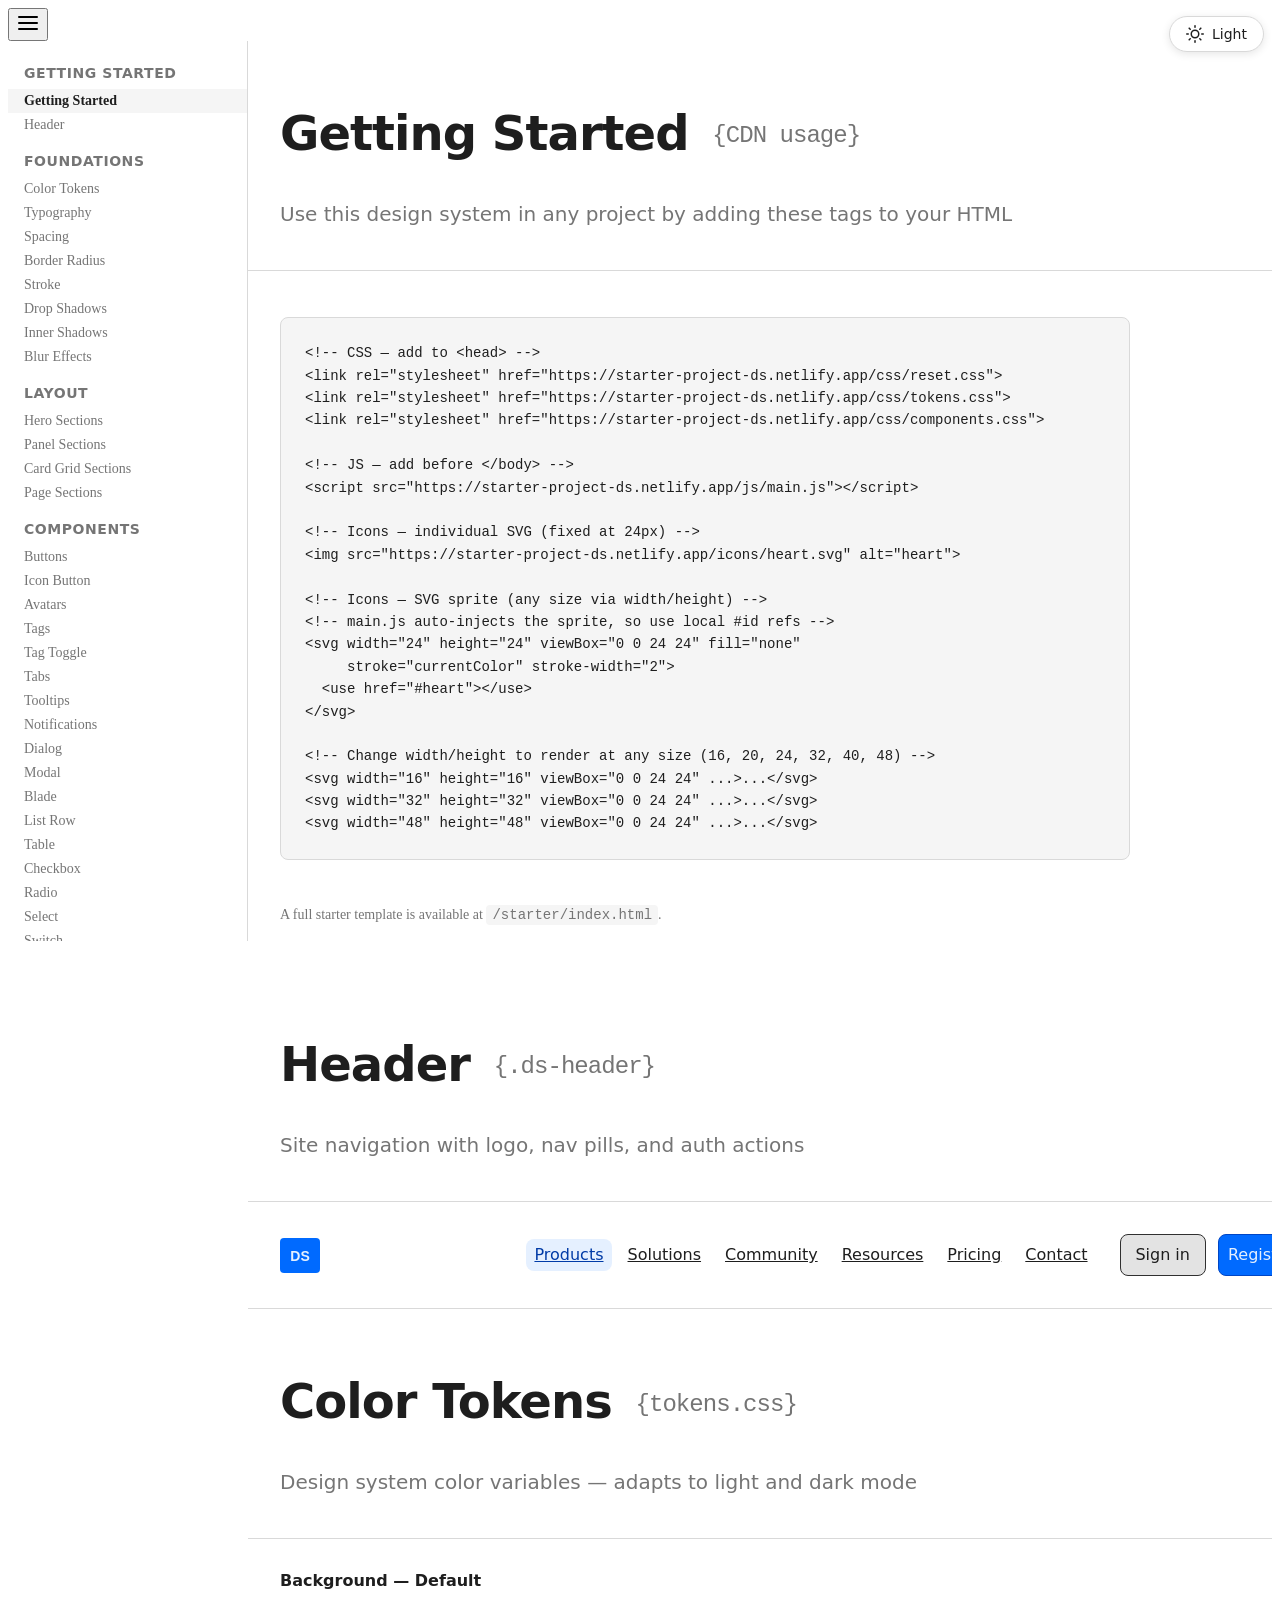
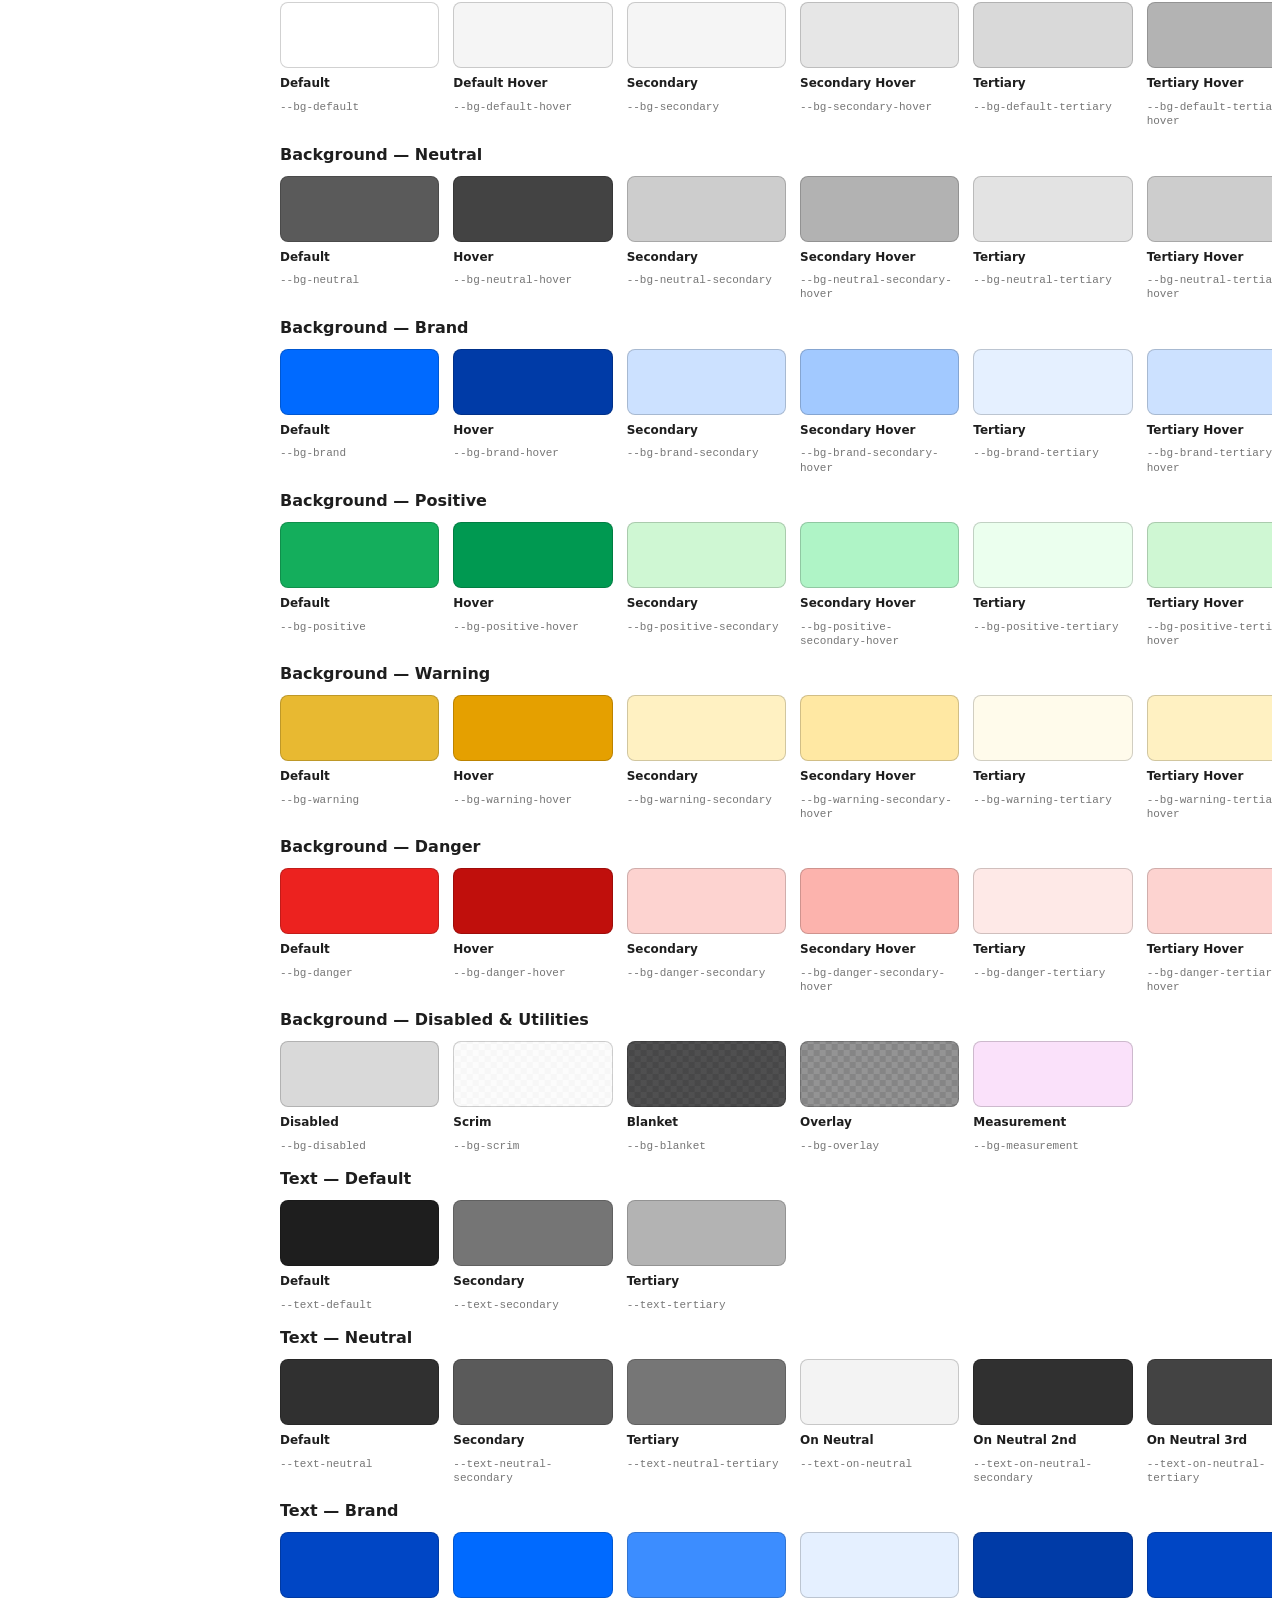
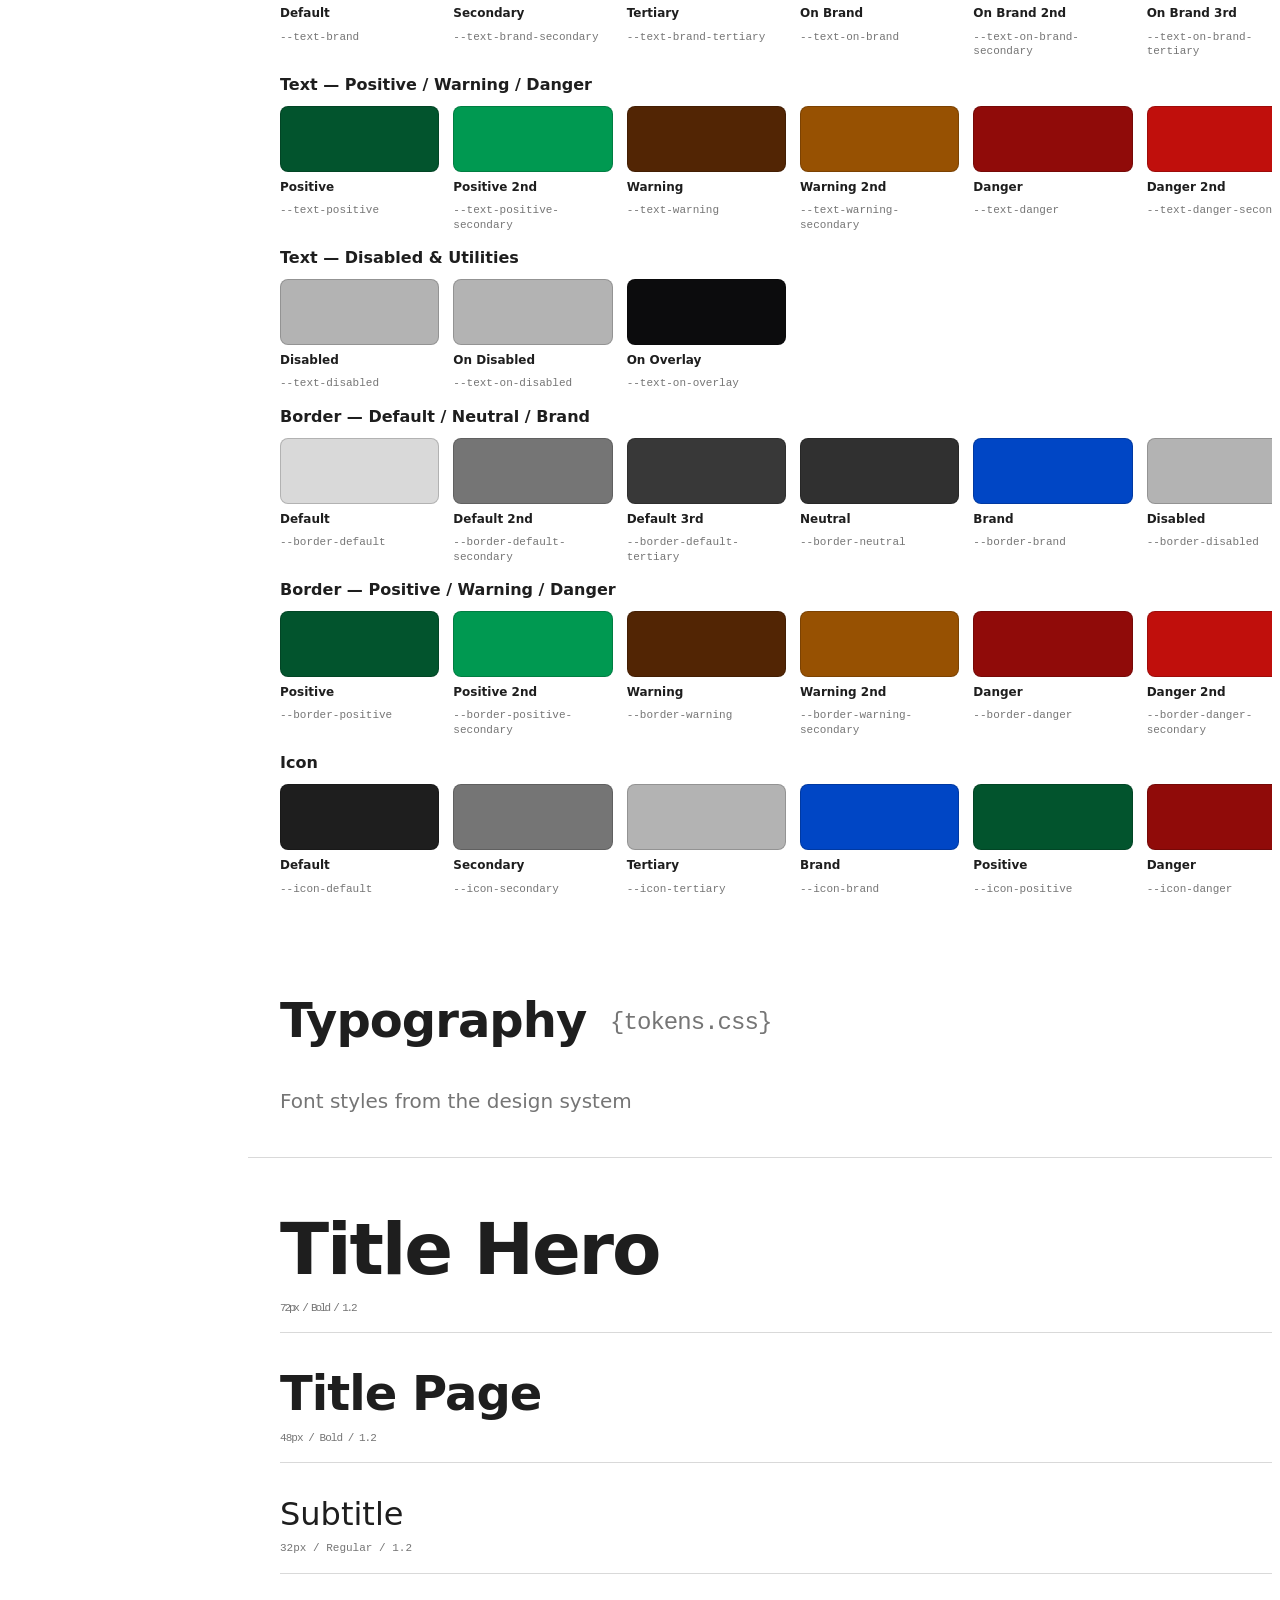
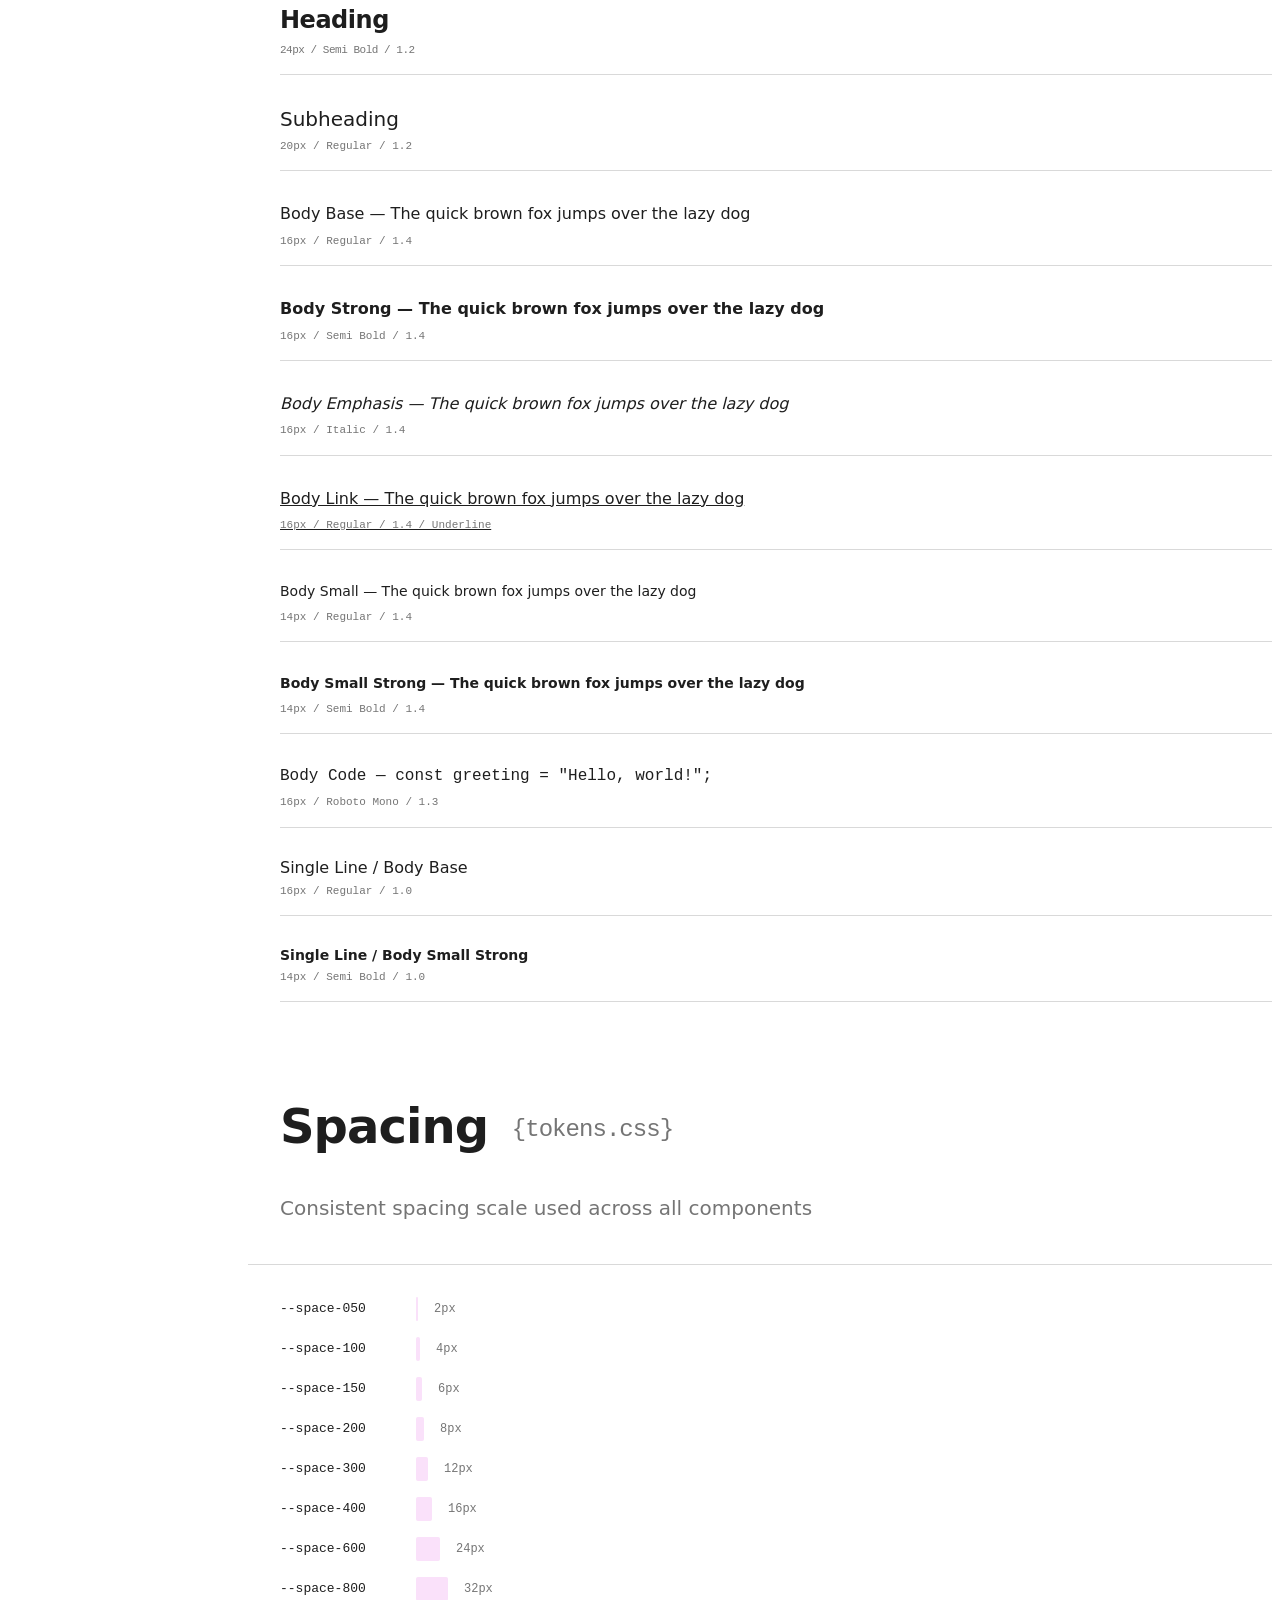
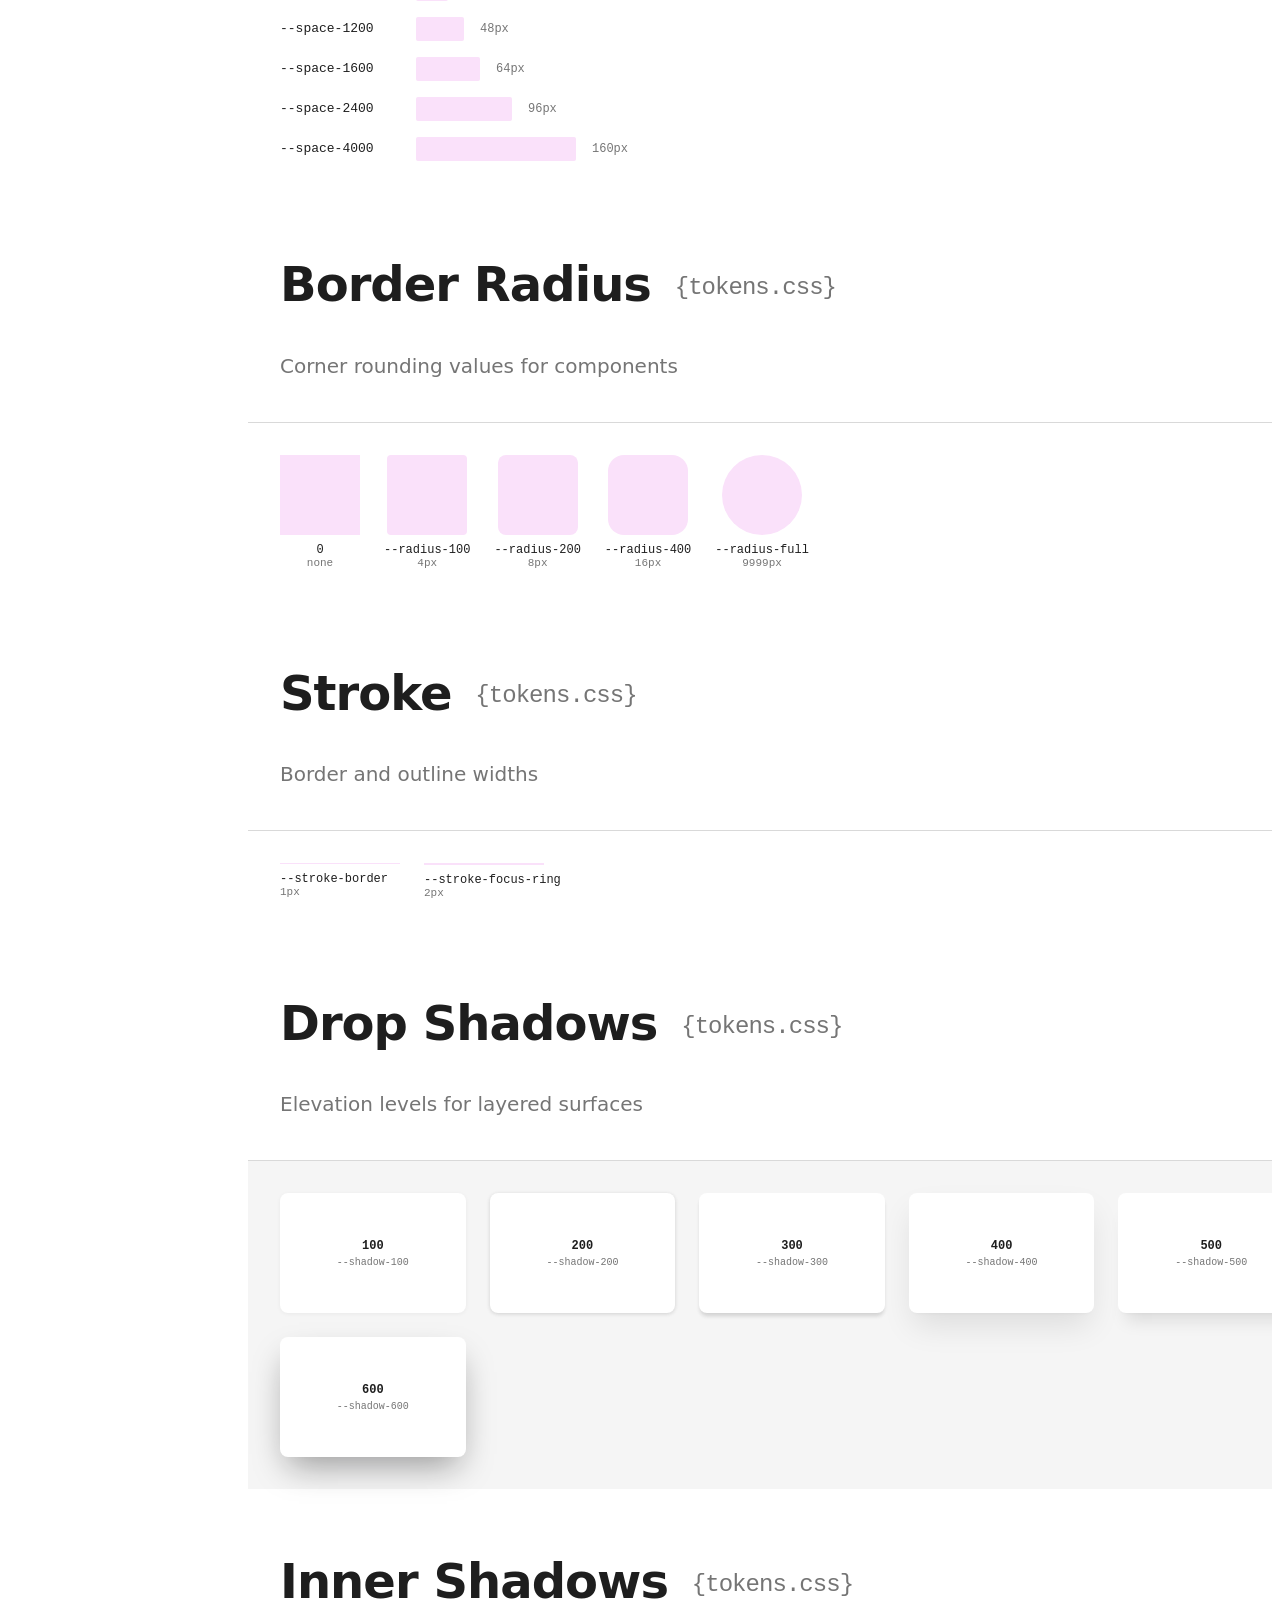
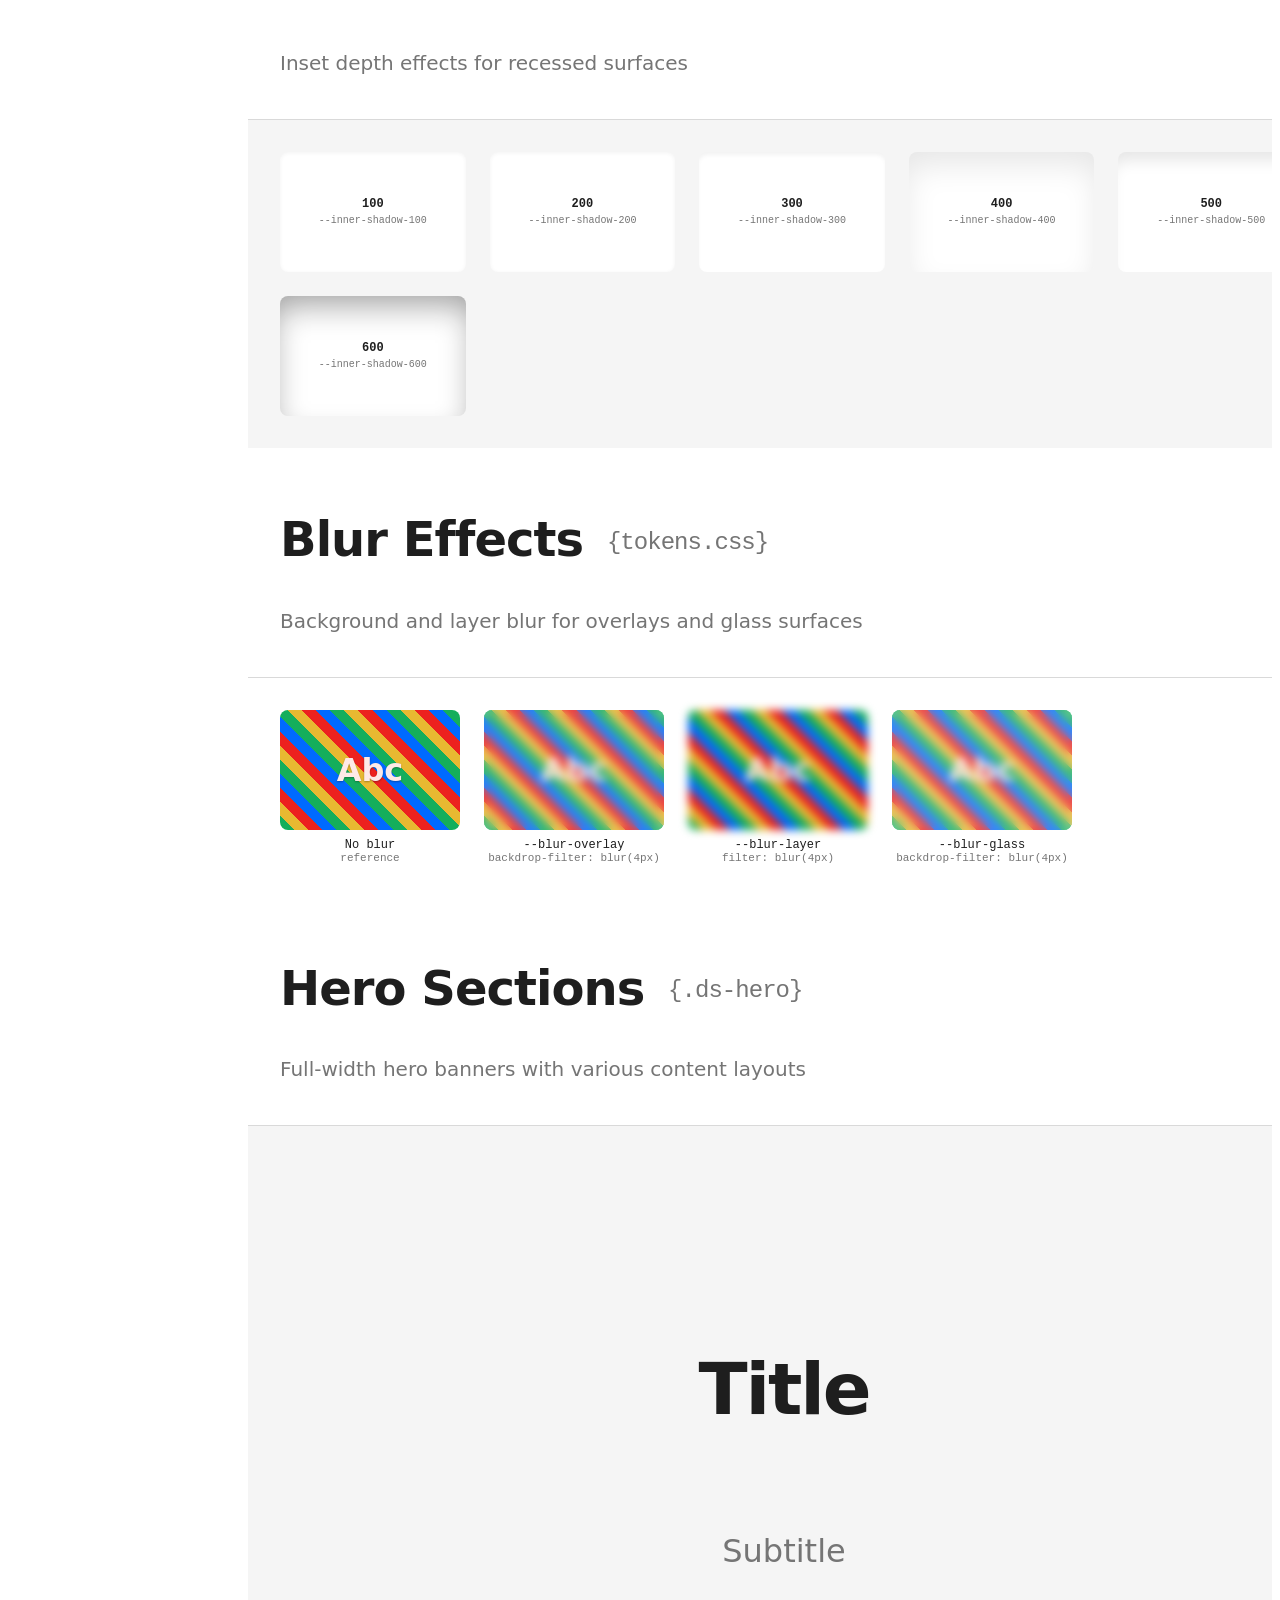
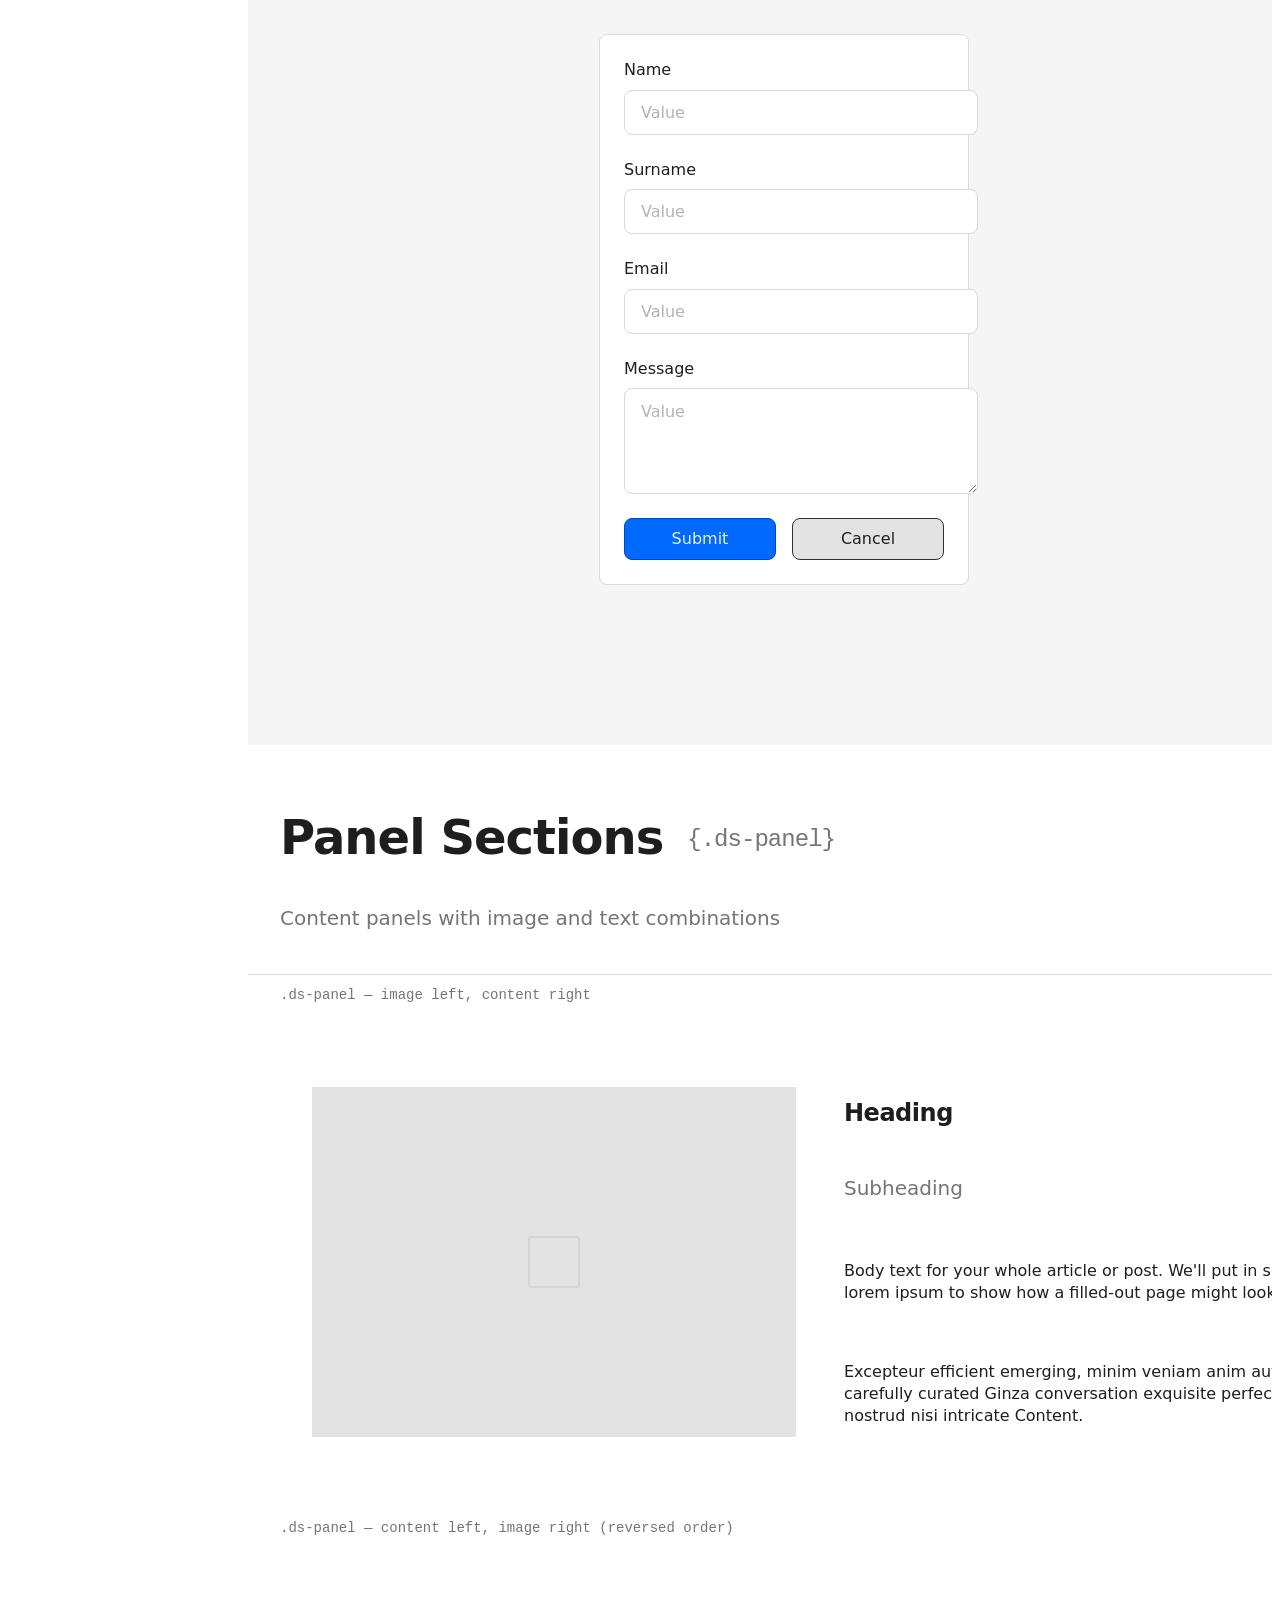
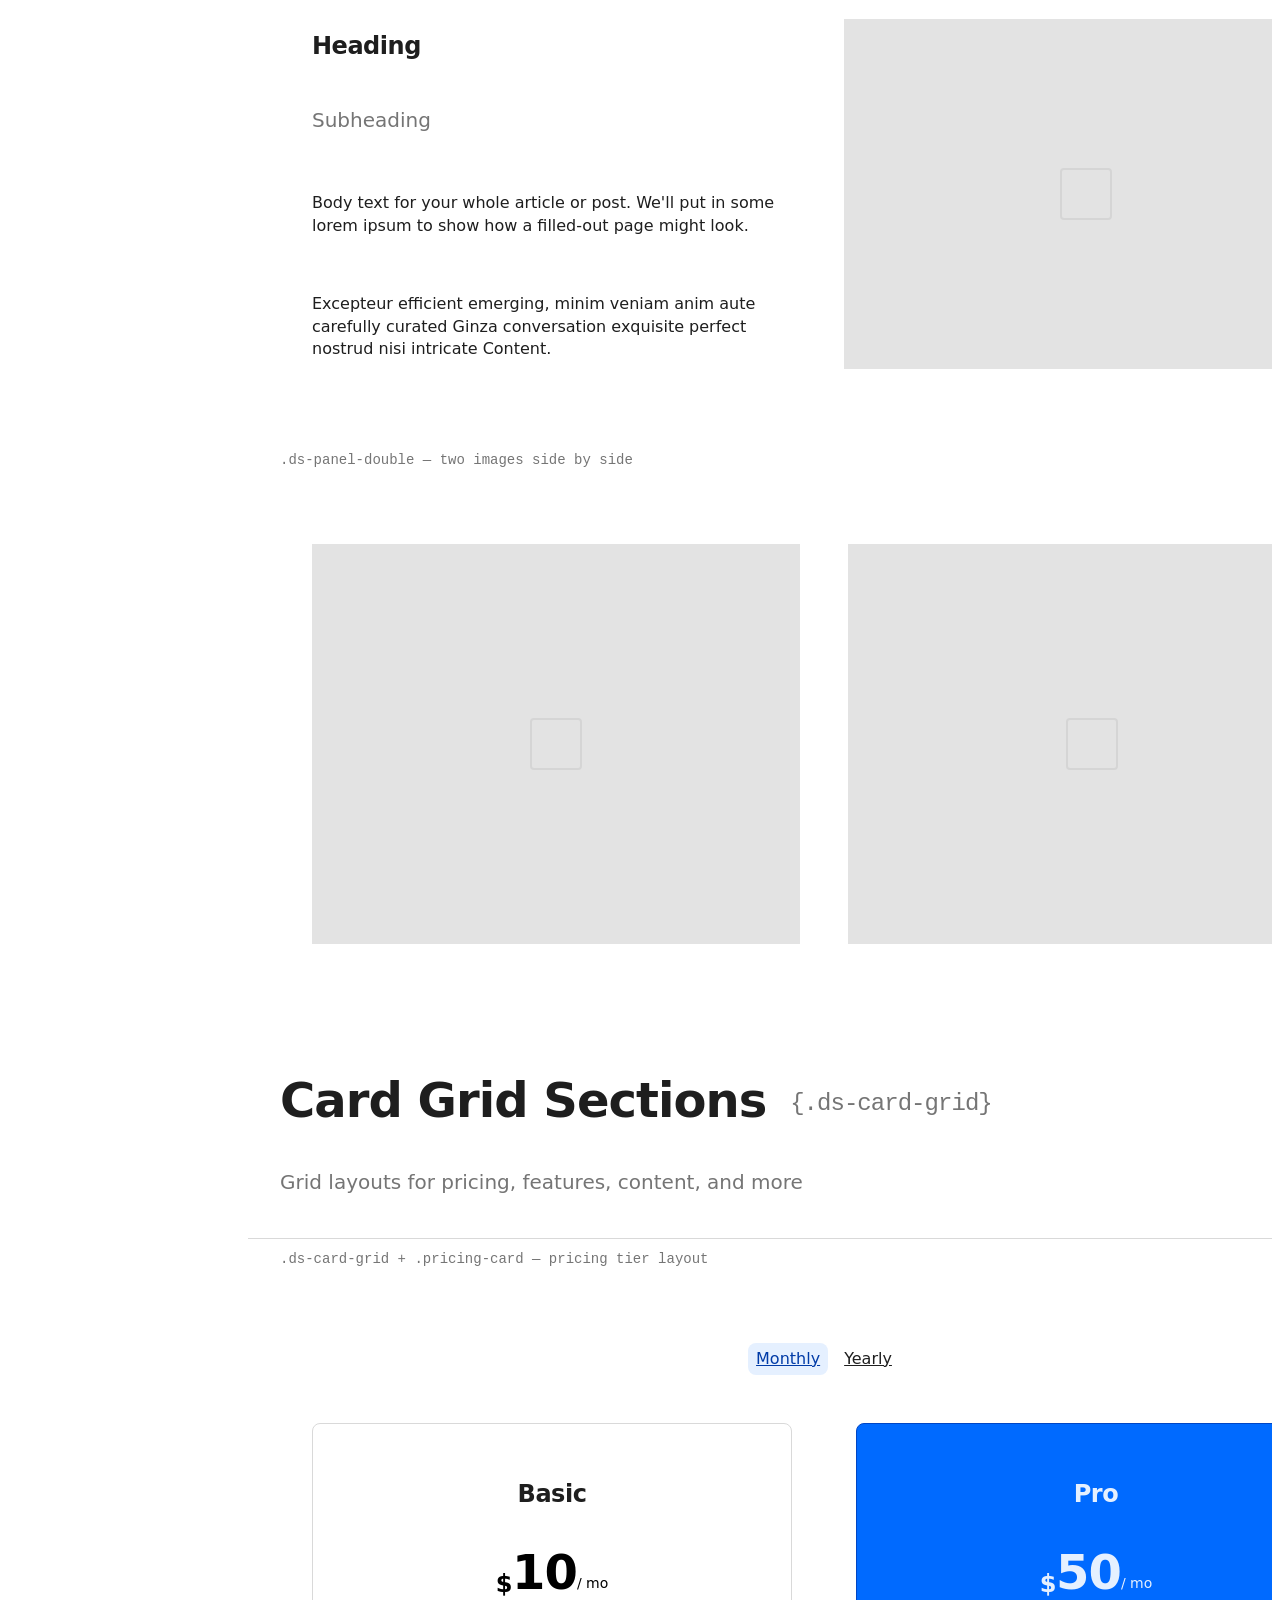
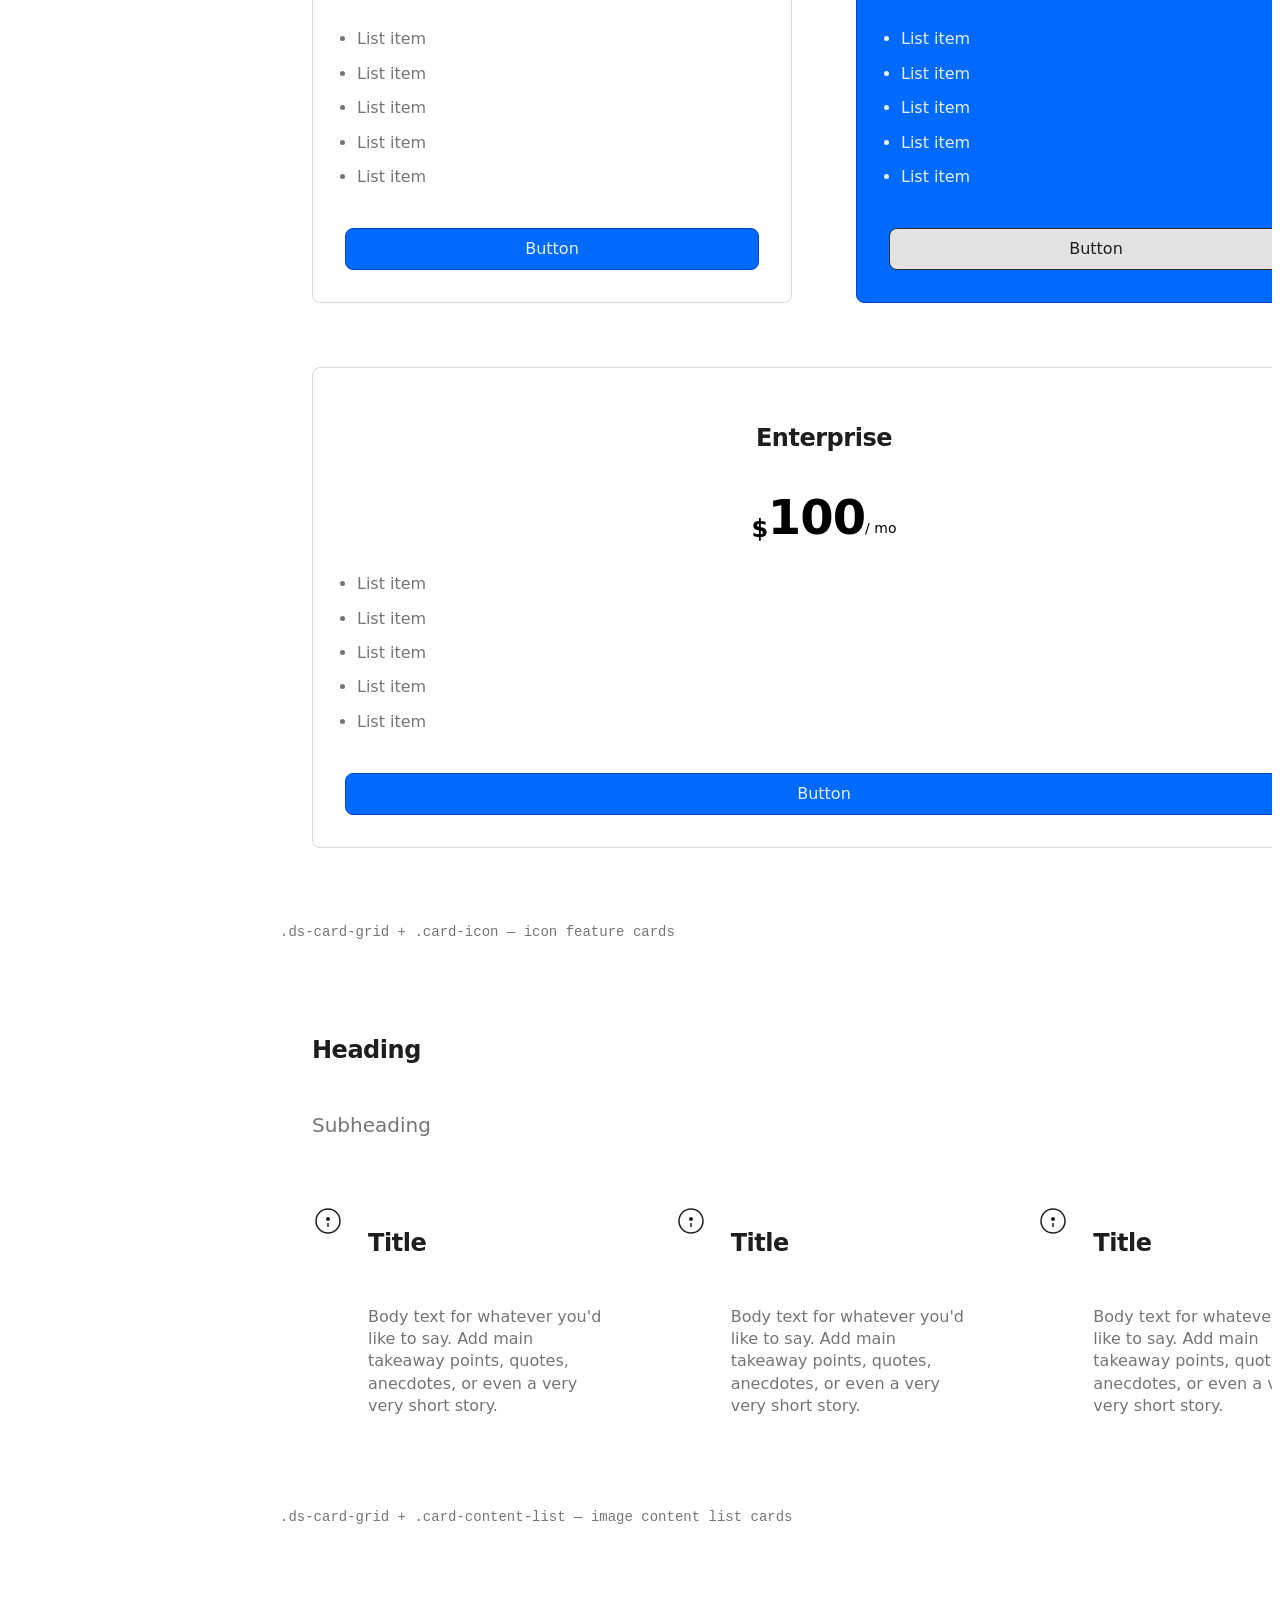
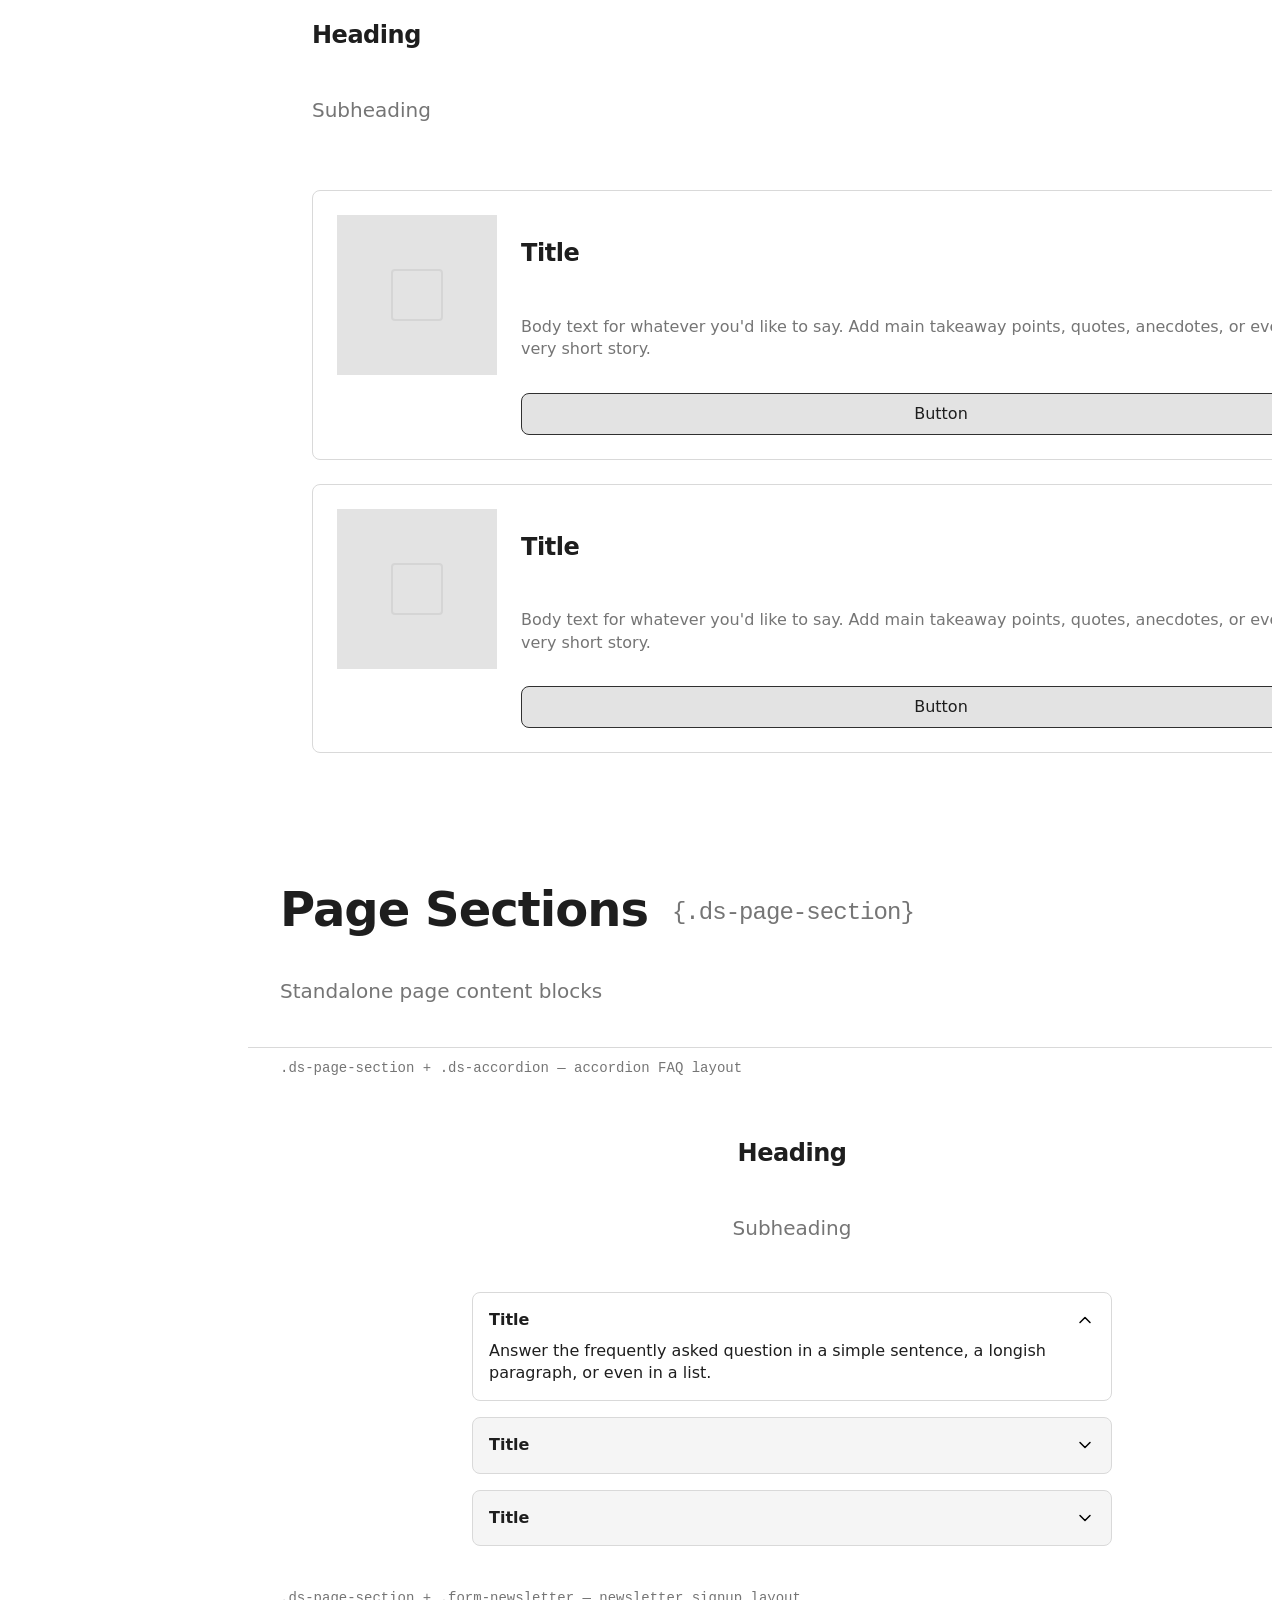
==== commit 3246f96e: "Fix cross-origin SVG sprite icons for all DS consumers External <use href="https://...icons.svg#name" ====
--- a/index.html
+++ b/index.html
@@ -125,9 +125,10 @@
 &lt;img src="https://starter-project-ds.netlify.app/icons/heart.svg" alt="heart"&gt;
 
 &lt;!-- Icons — SVG sprite (any size via width/height) --&gt;
+&lt;!-- main.js auto-injects the sprite, so use local #id refs --&gt;
 &lt;svg width="24" height="24" viewBox="0 0 24 24" fill="none"
      stroke="currentColor" stroke-width="2"&gt;
-  &lt;use href="https://starter-project-ds.netlify.app/icons.svg#heart"&gt;&lt;/use&gt;
+  &lt;use href="#heart"&gt;&lt;/use&gt;
 &lt;/svg&gt;
 
 &lt;!-- Change width/height to render at any size (16, 20, 24, 32, 40, 48) --&gt;
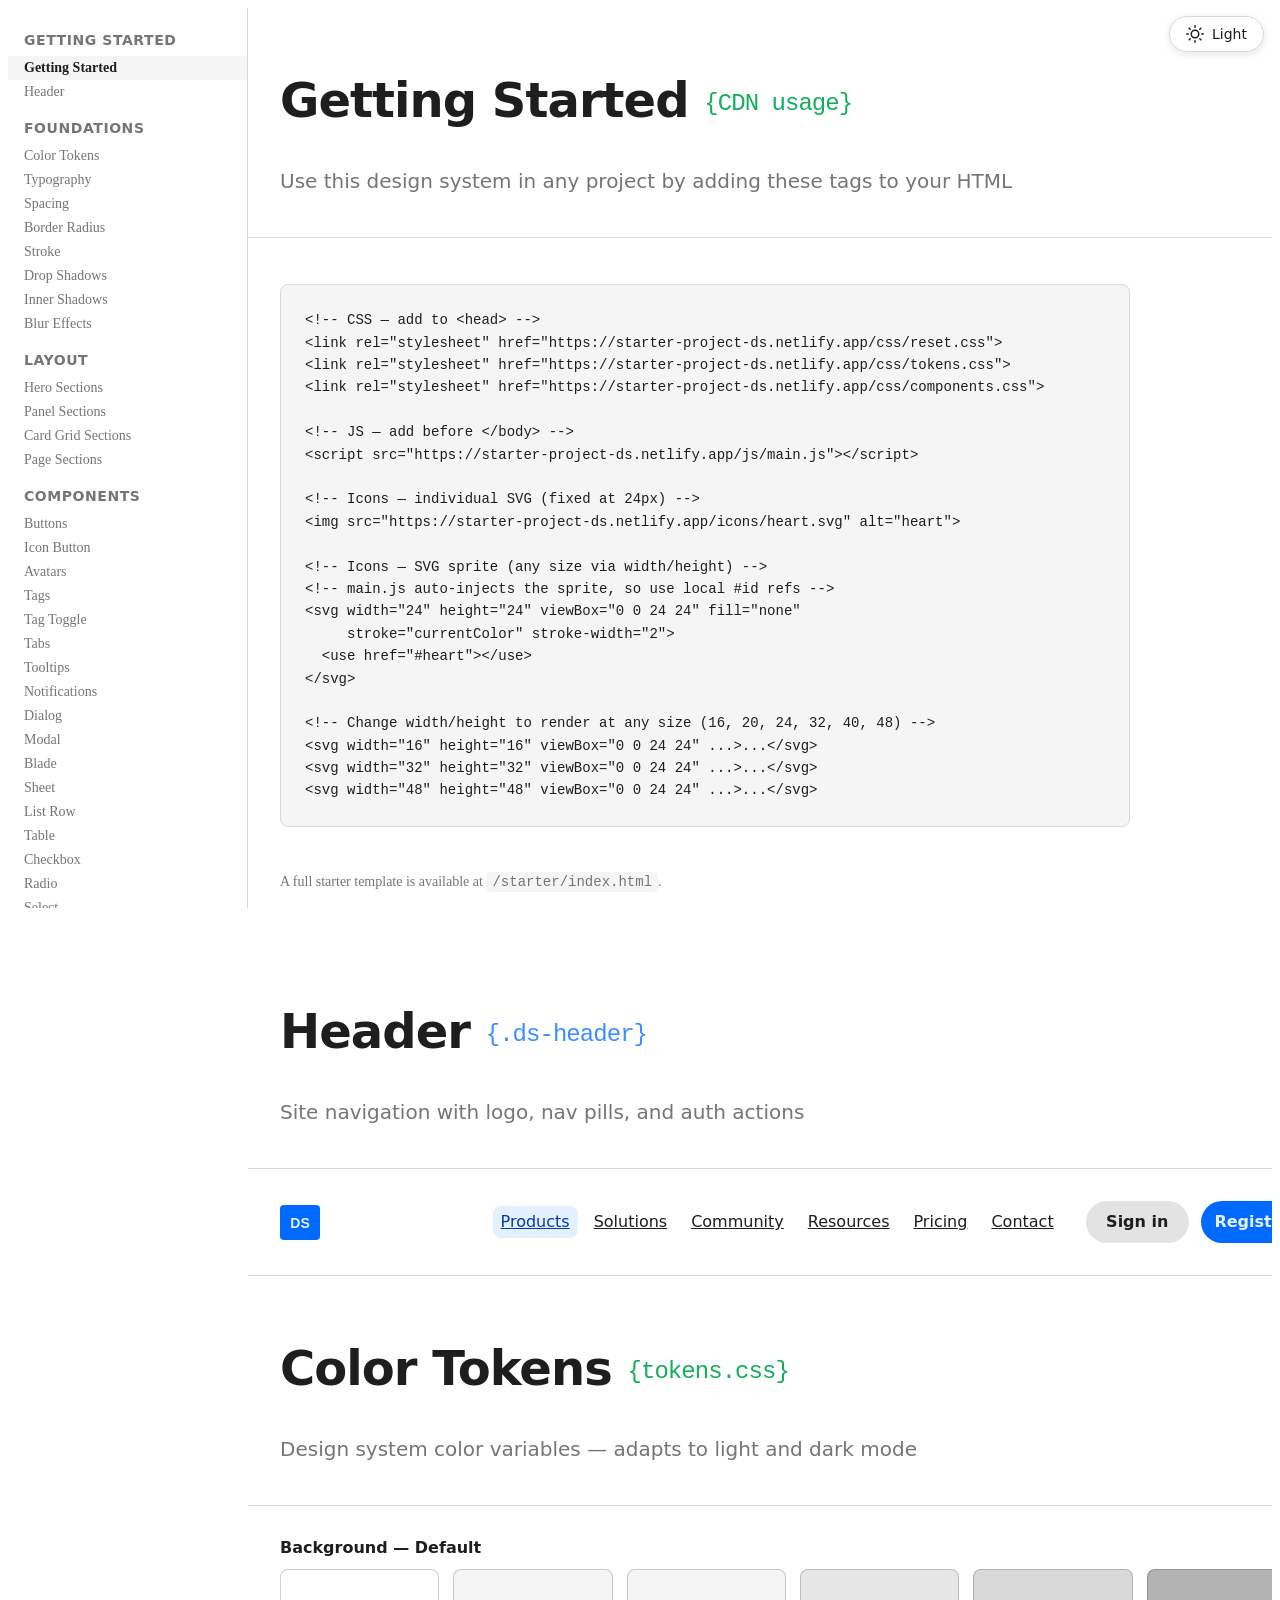
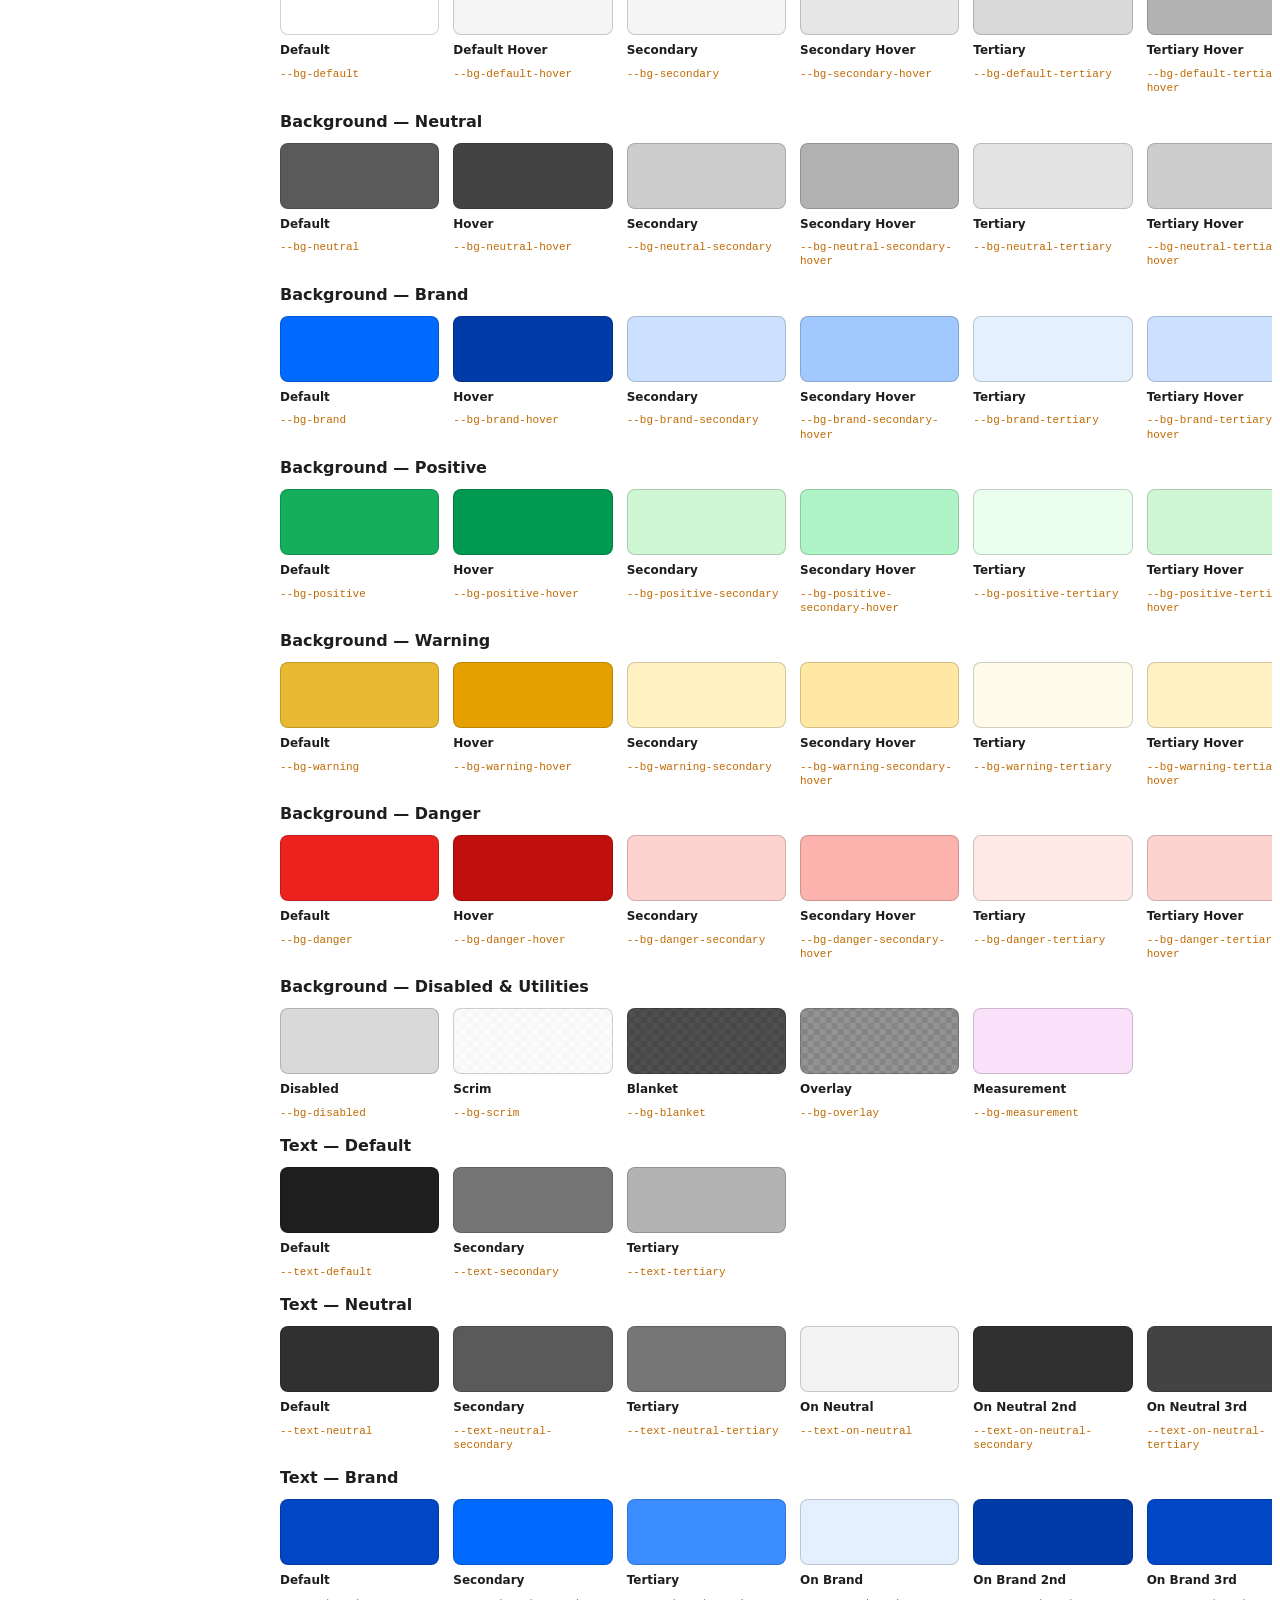
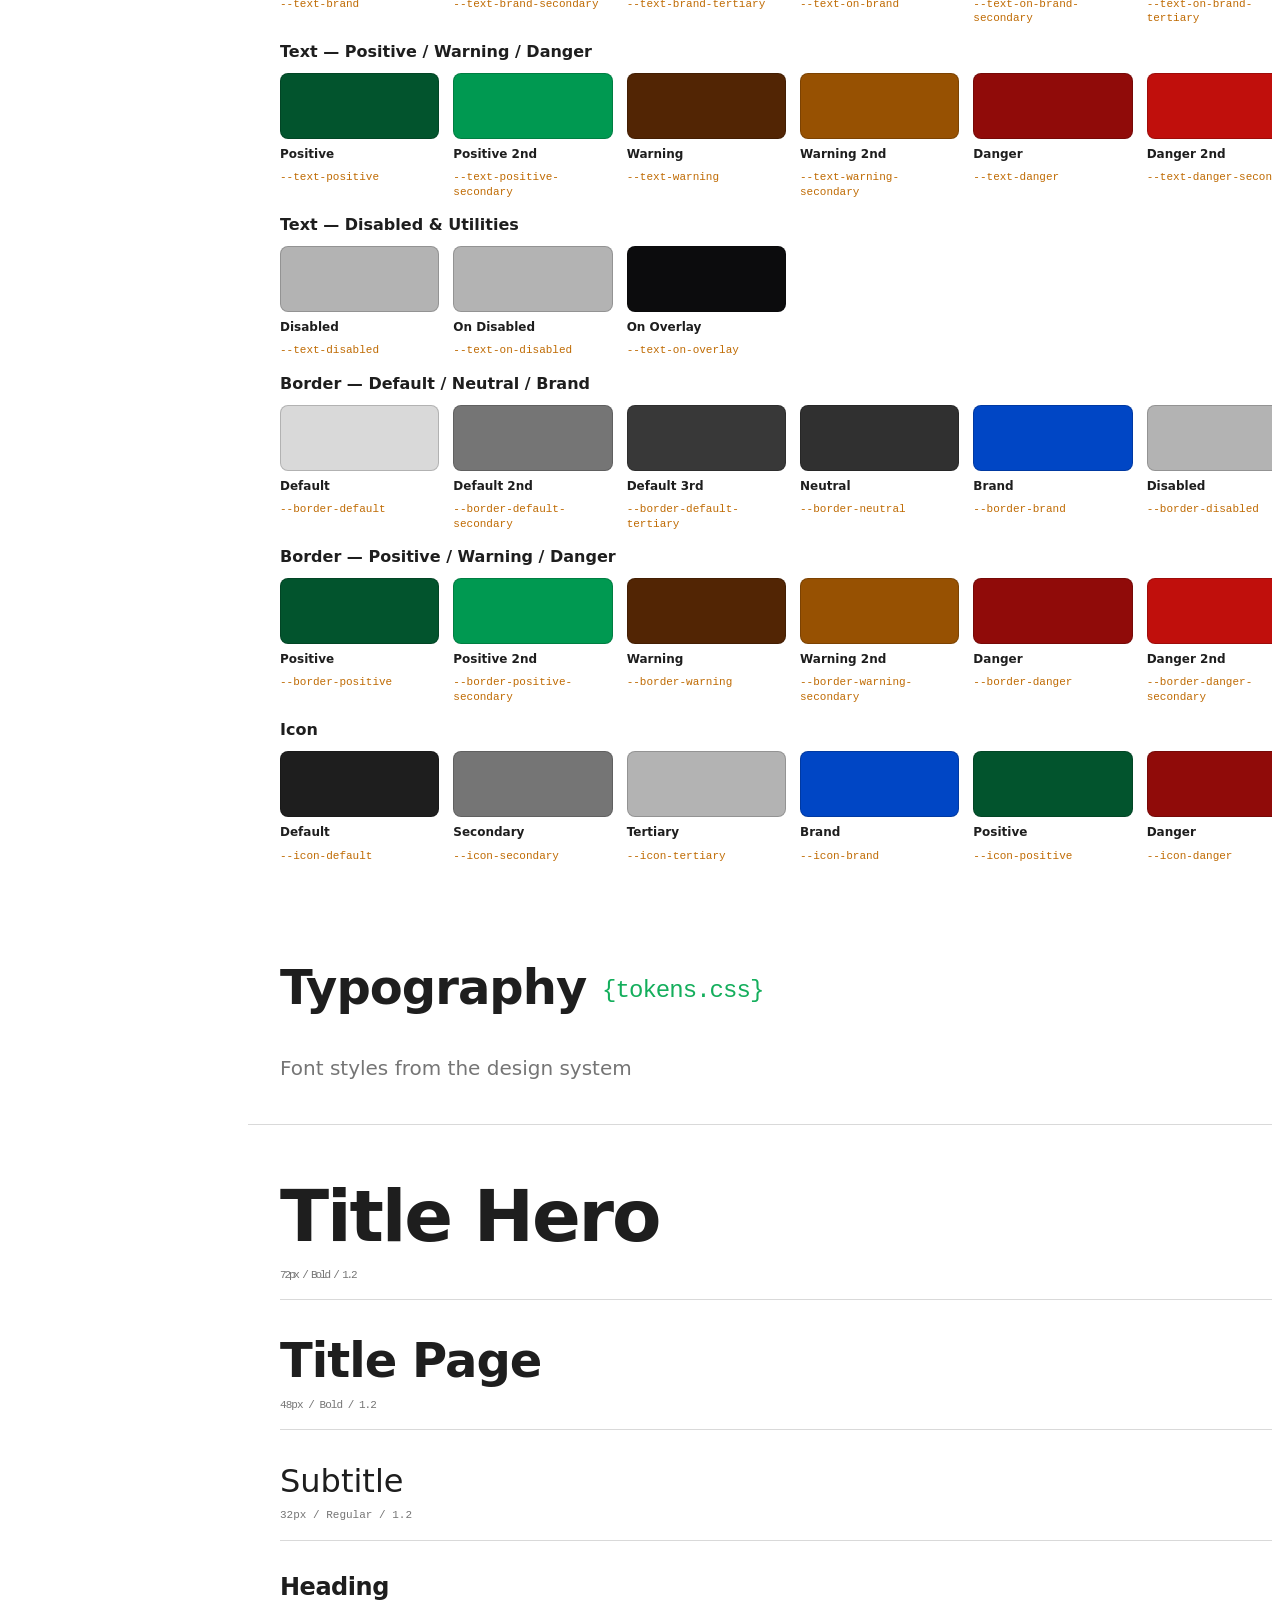
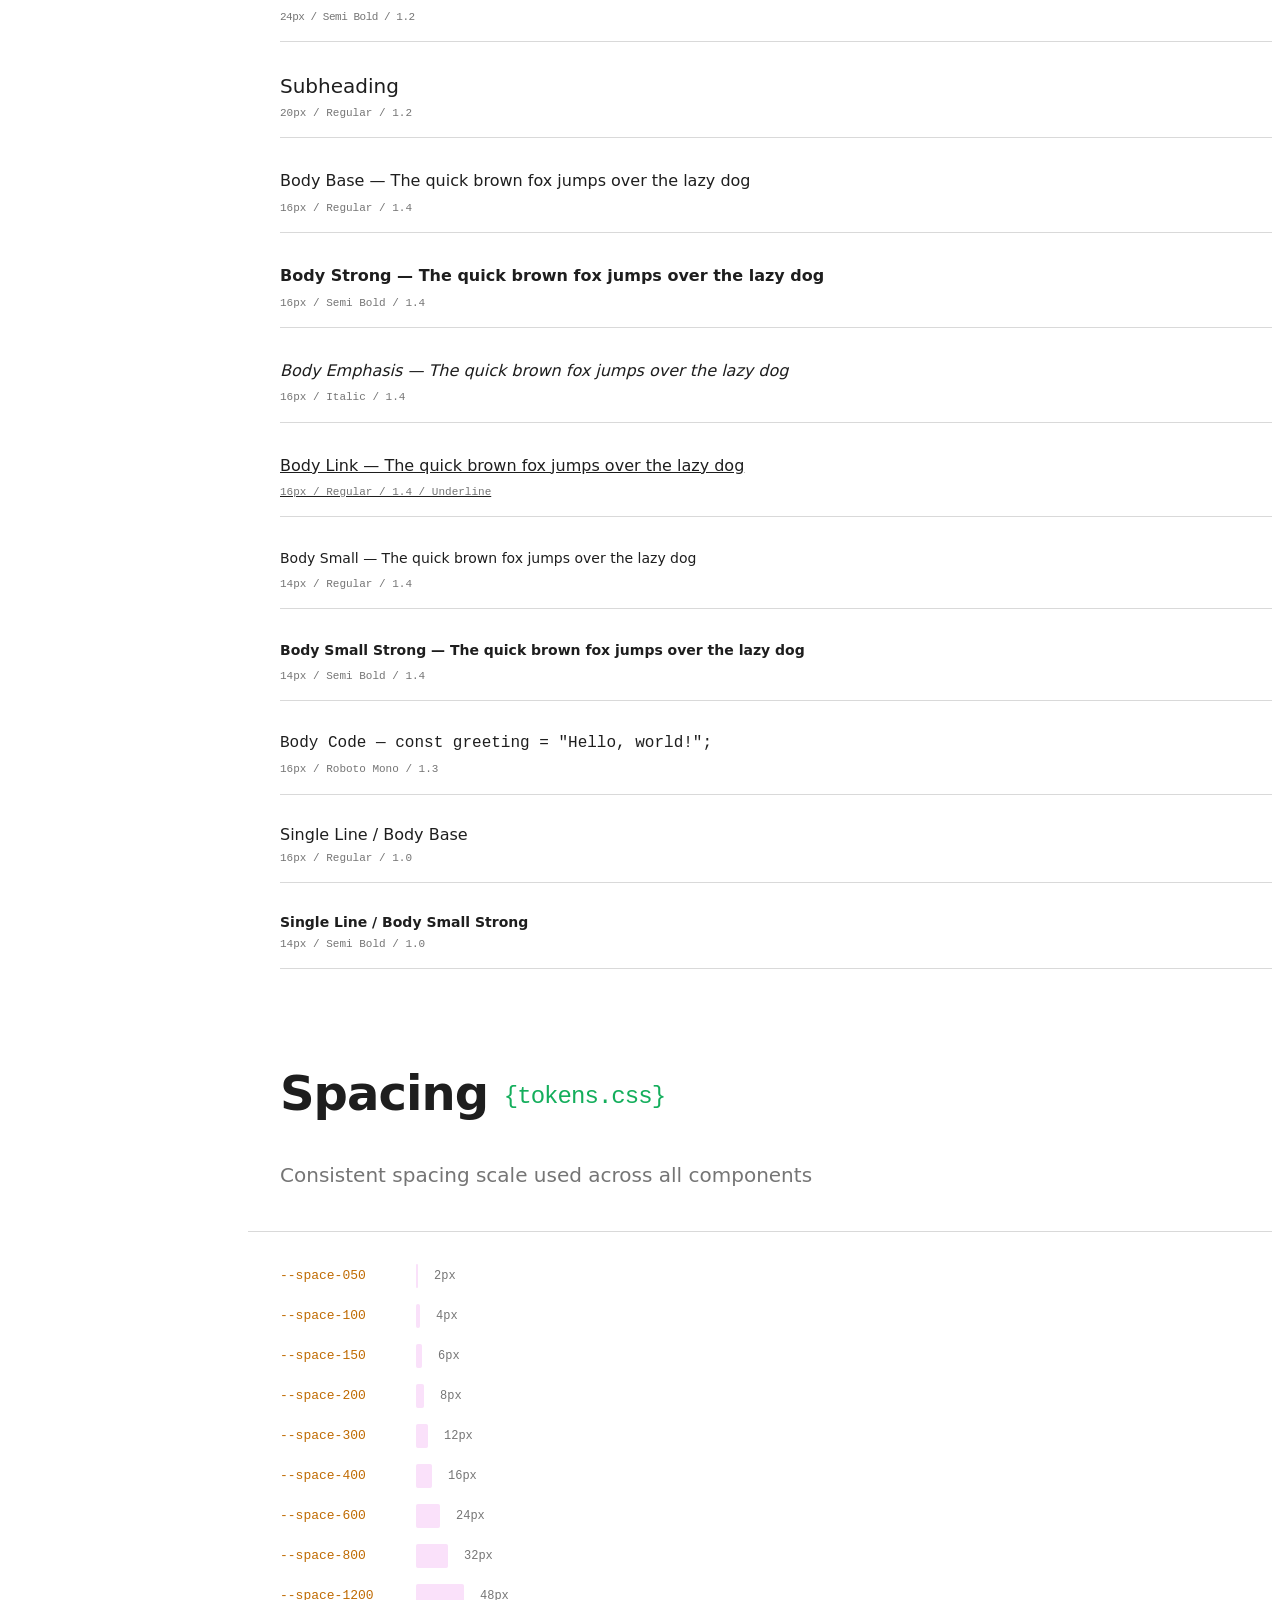
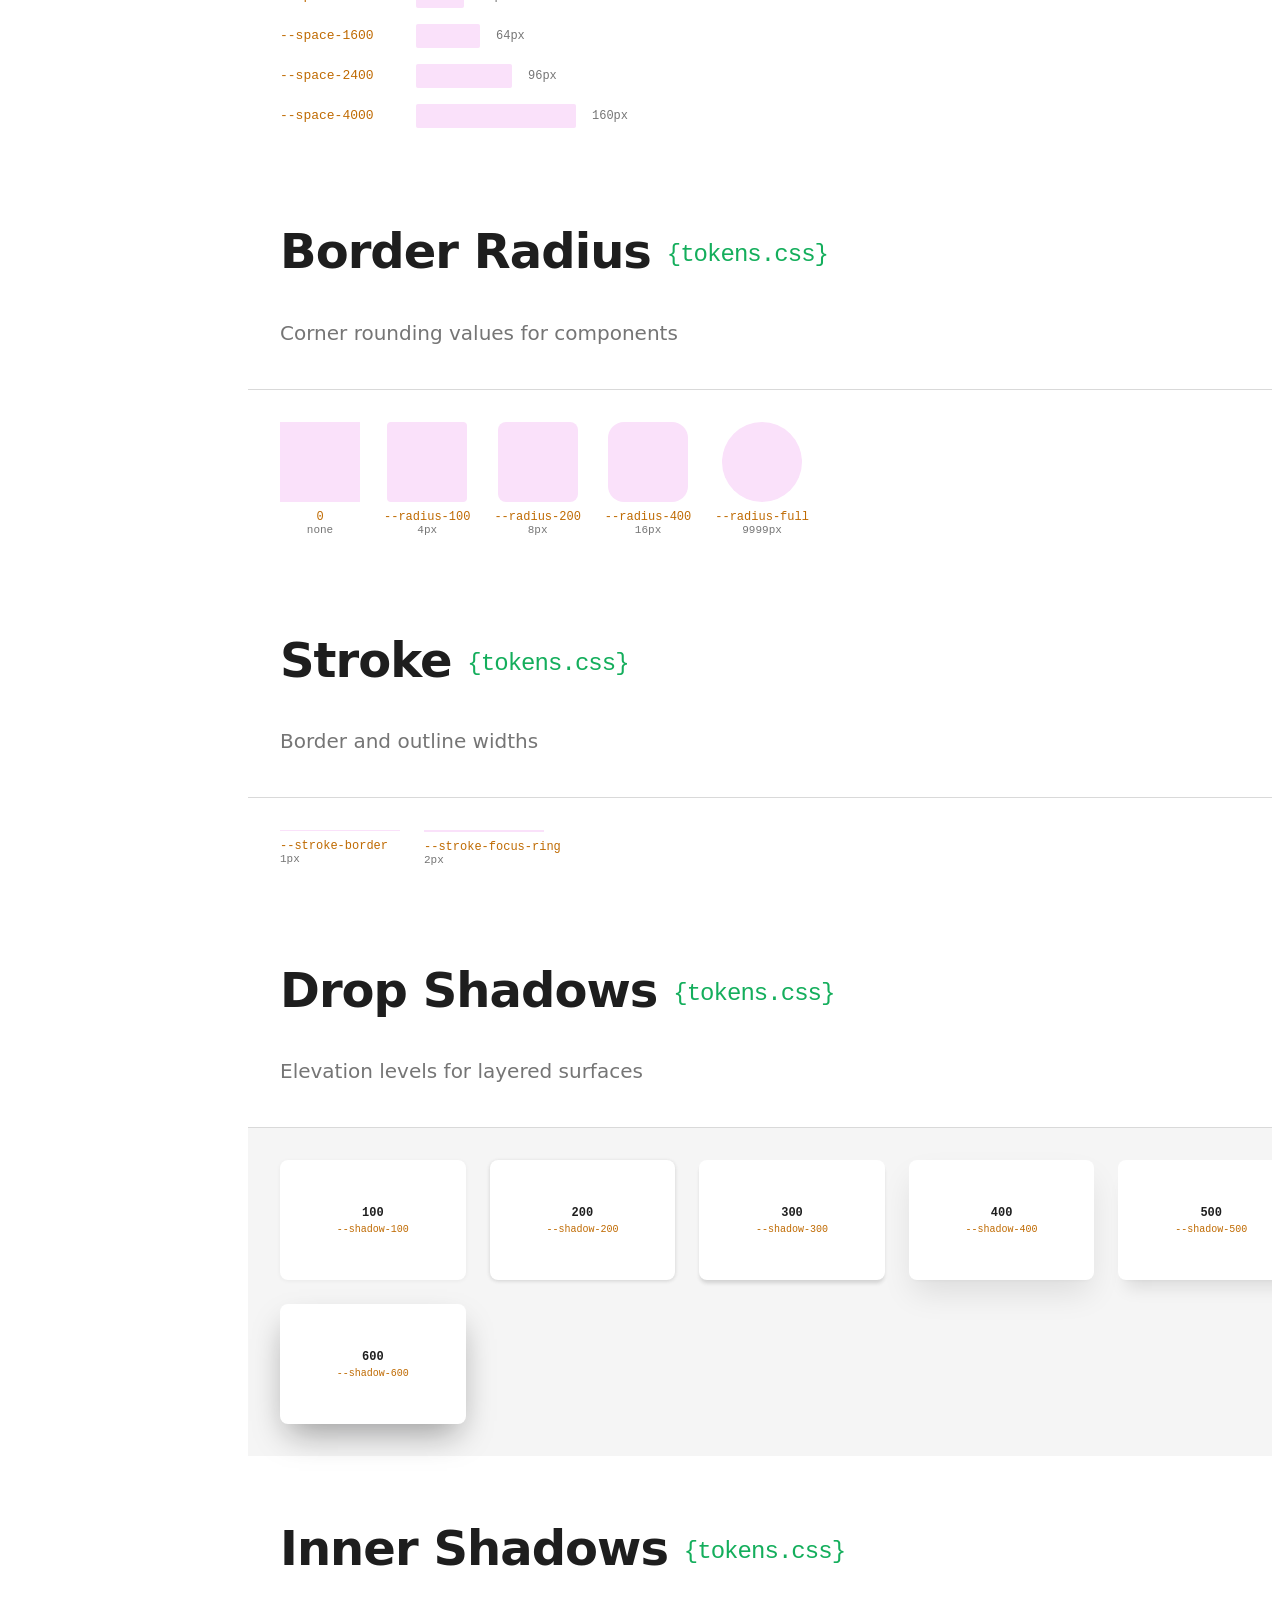
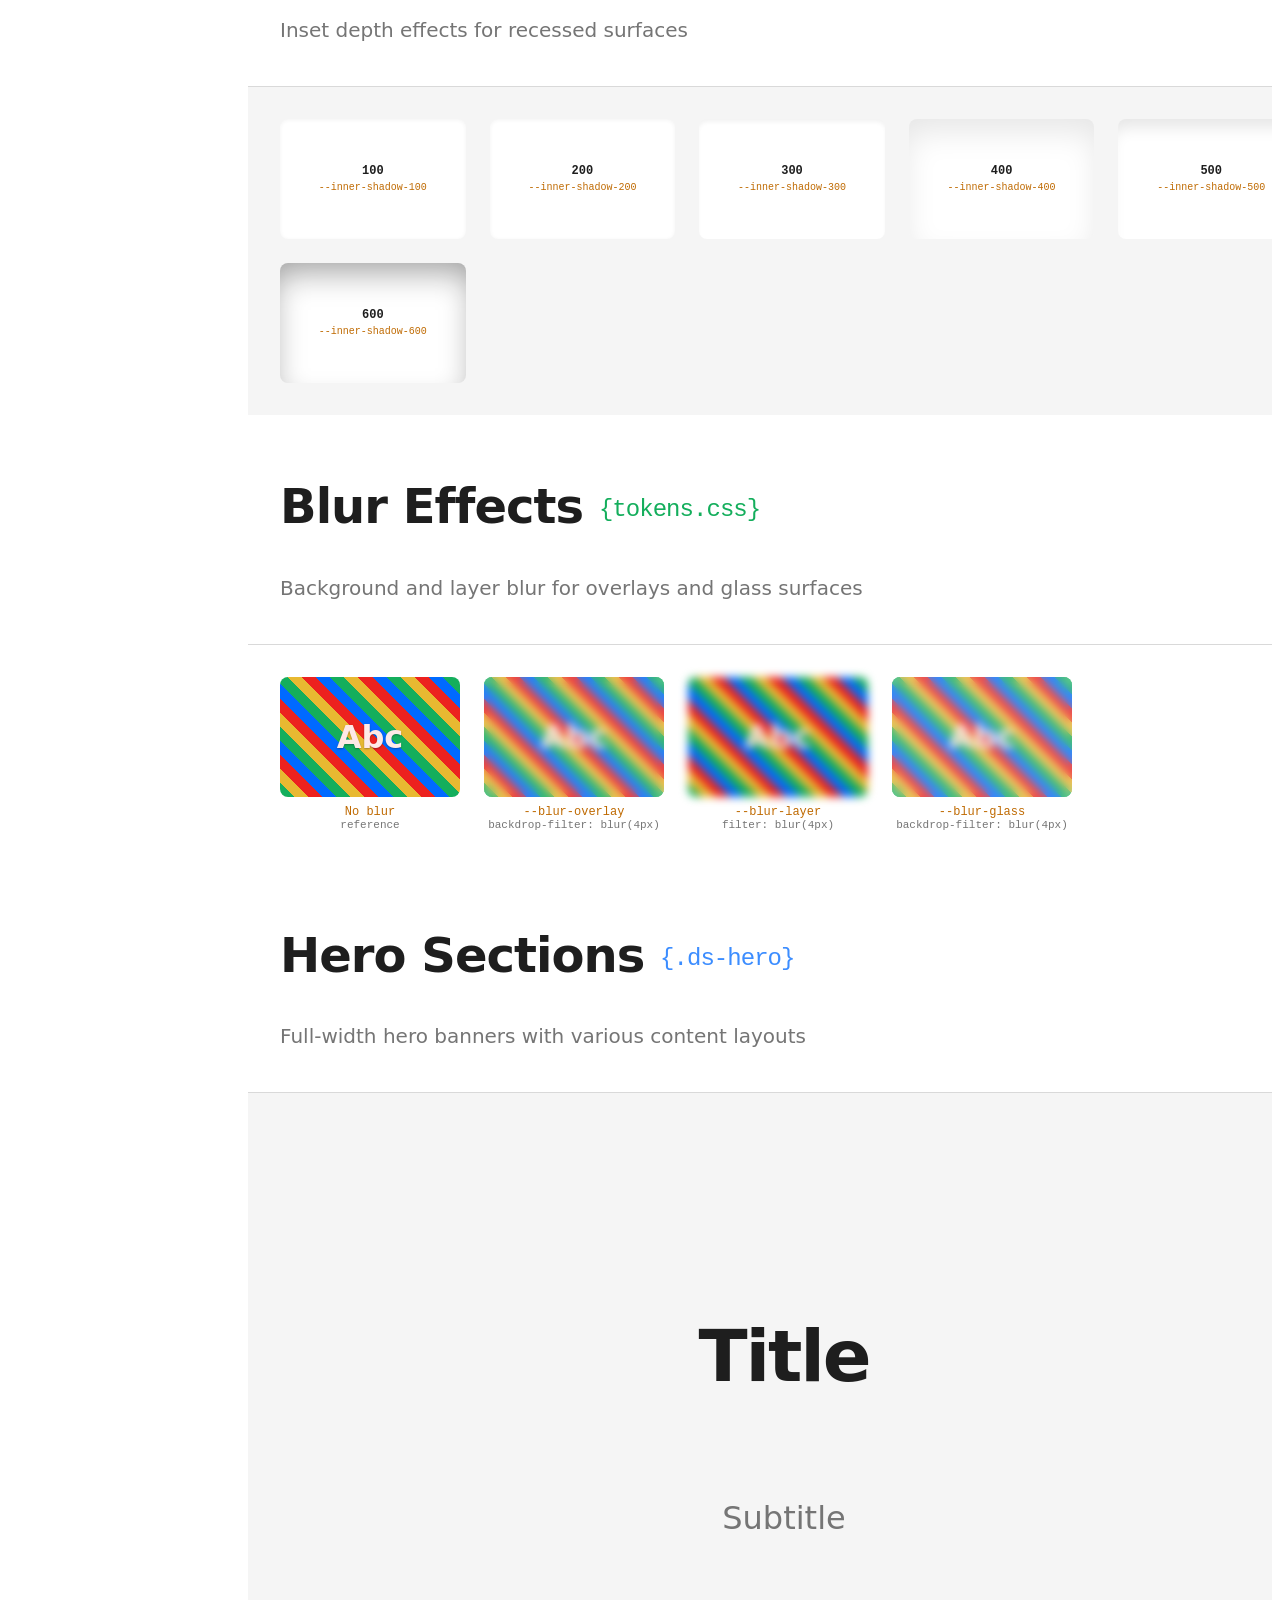
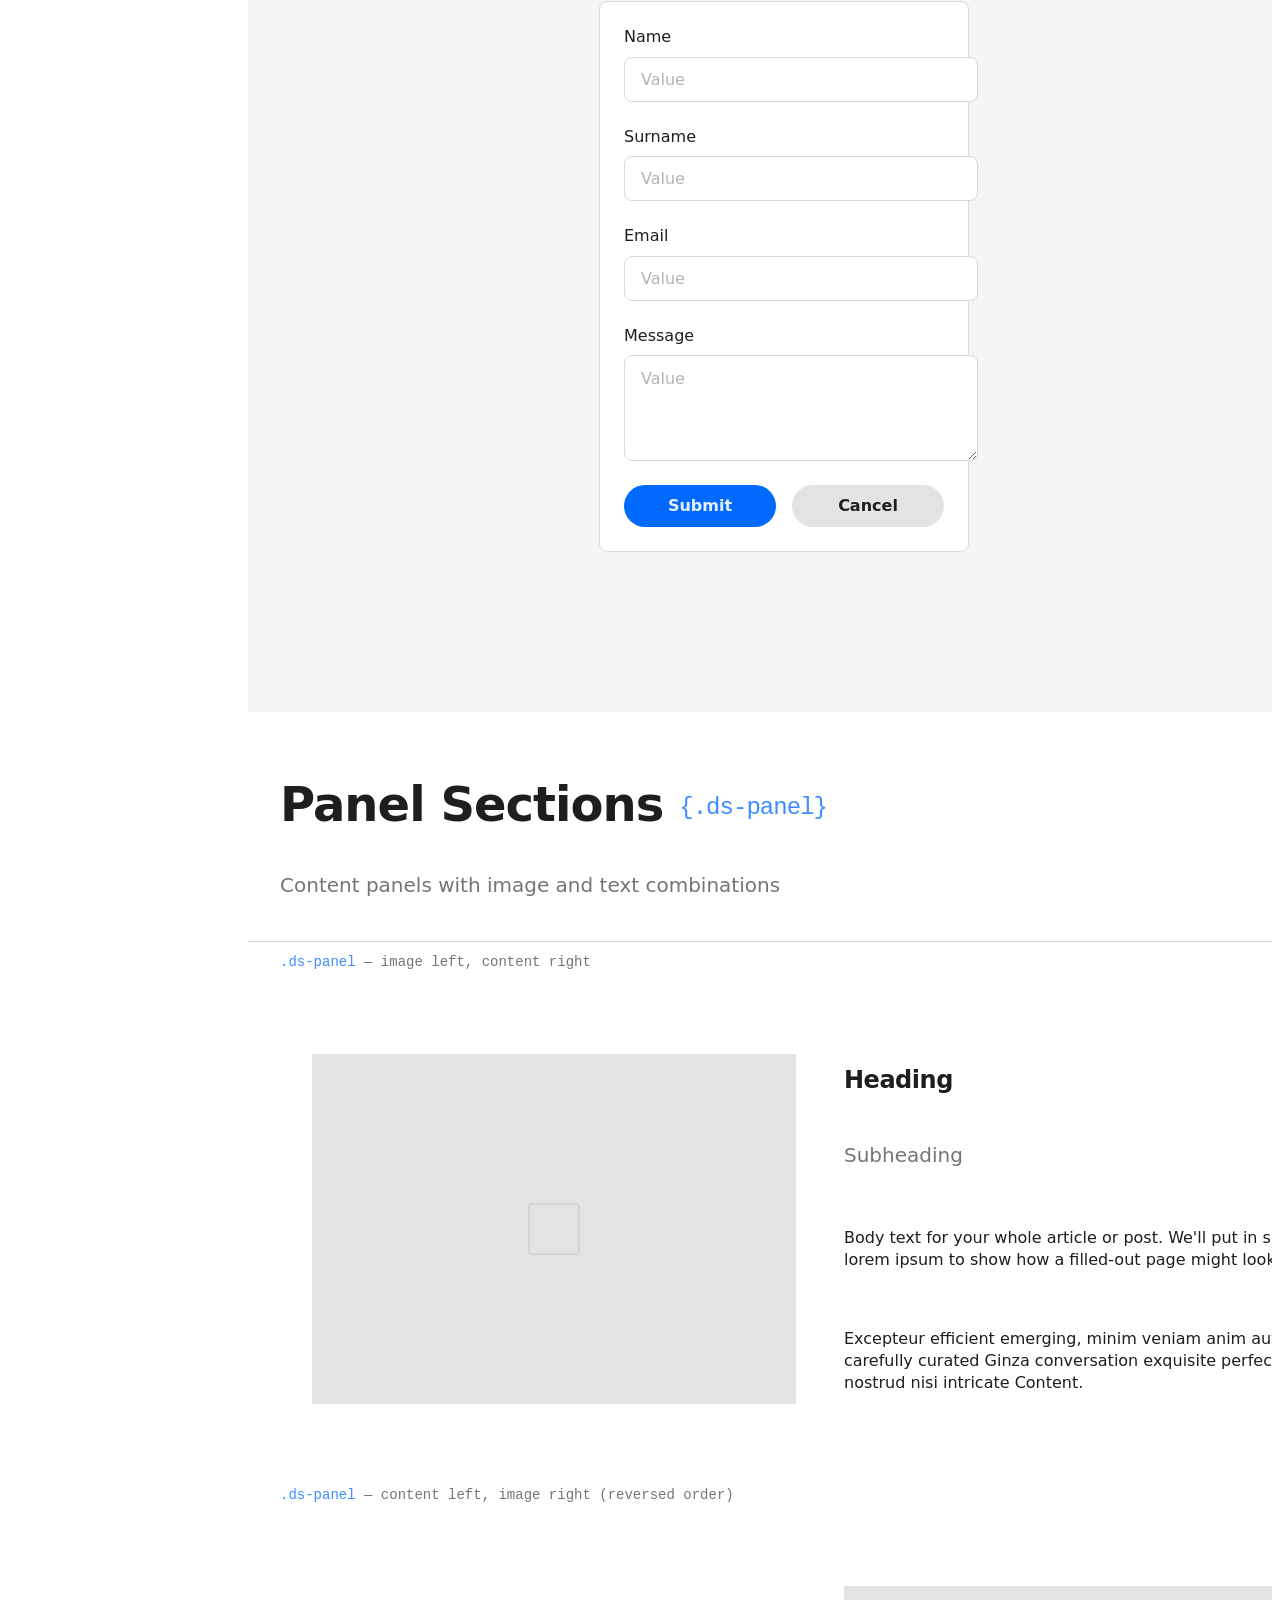
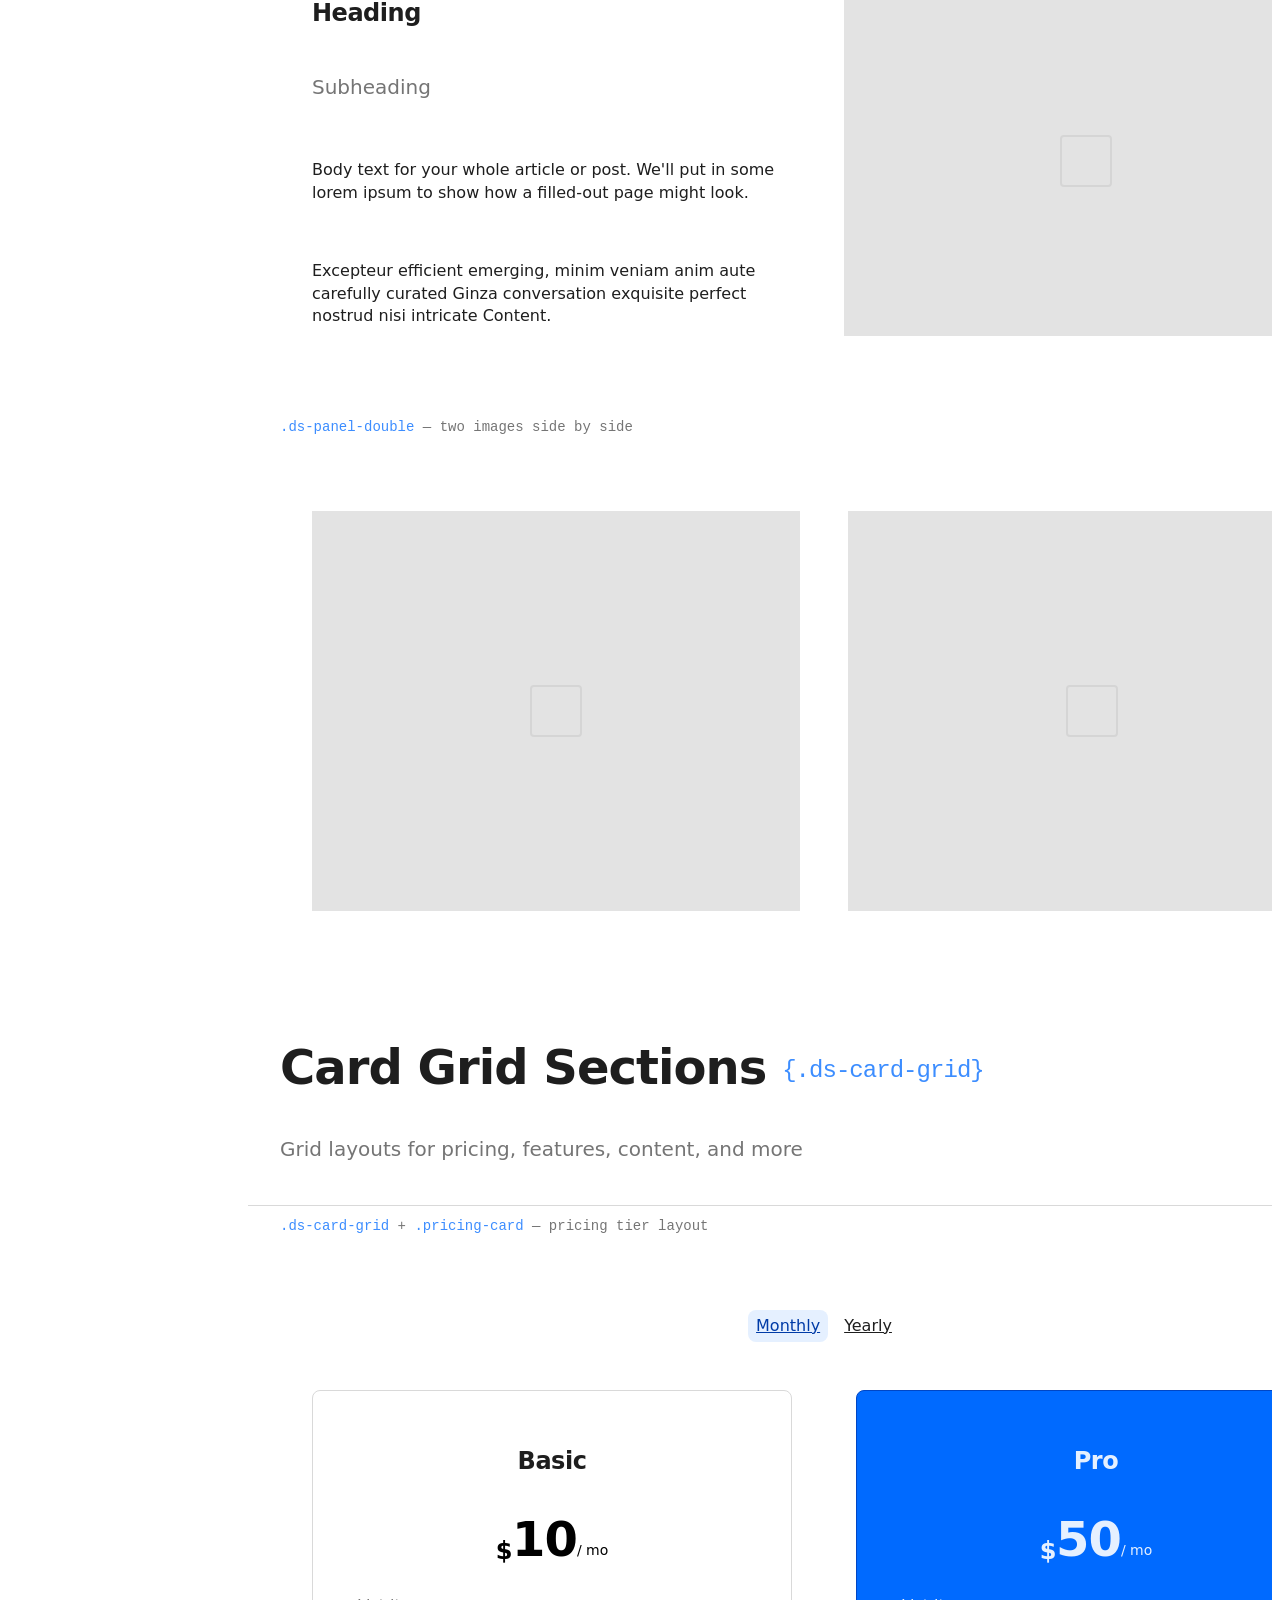
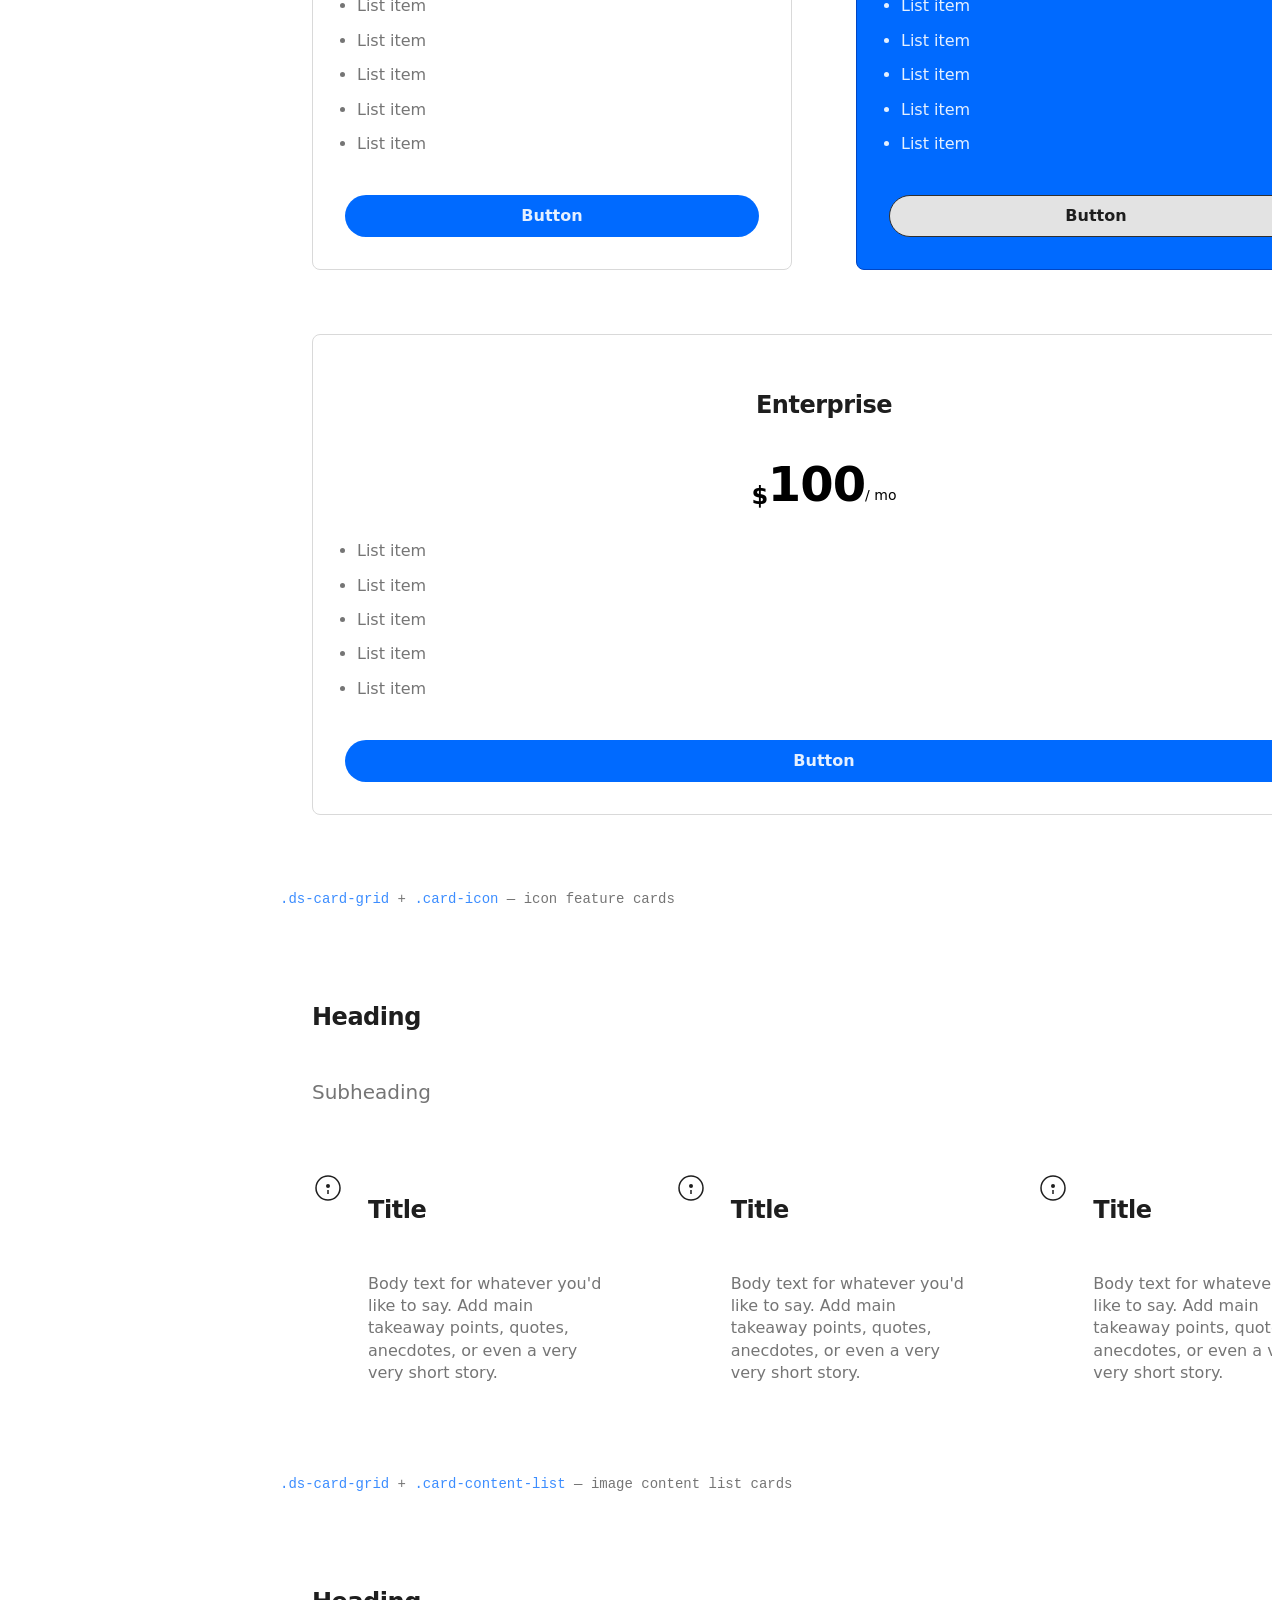
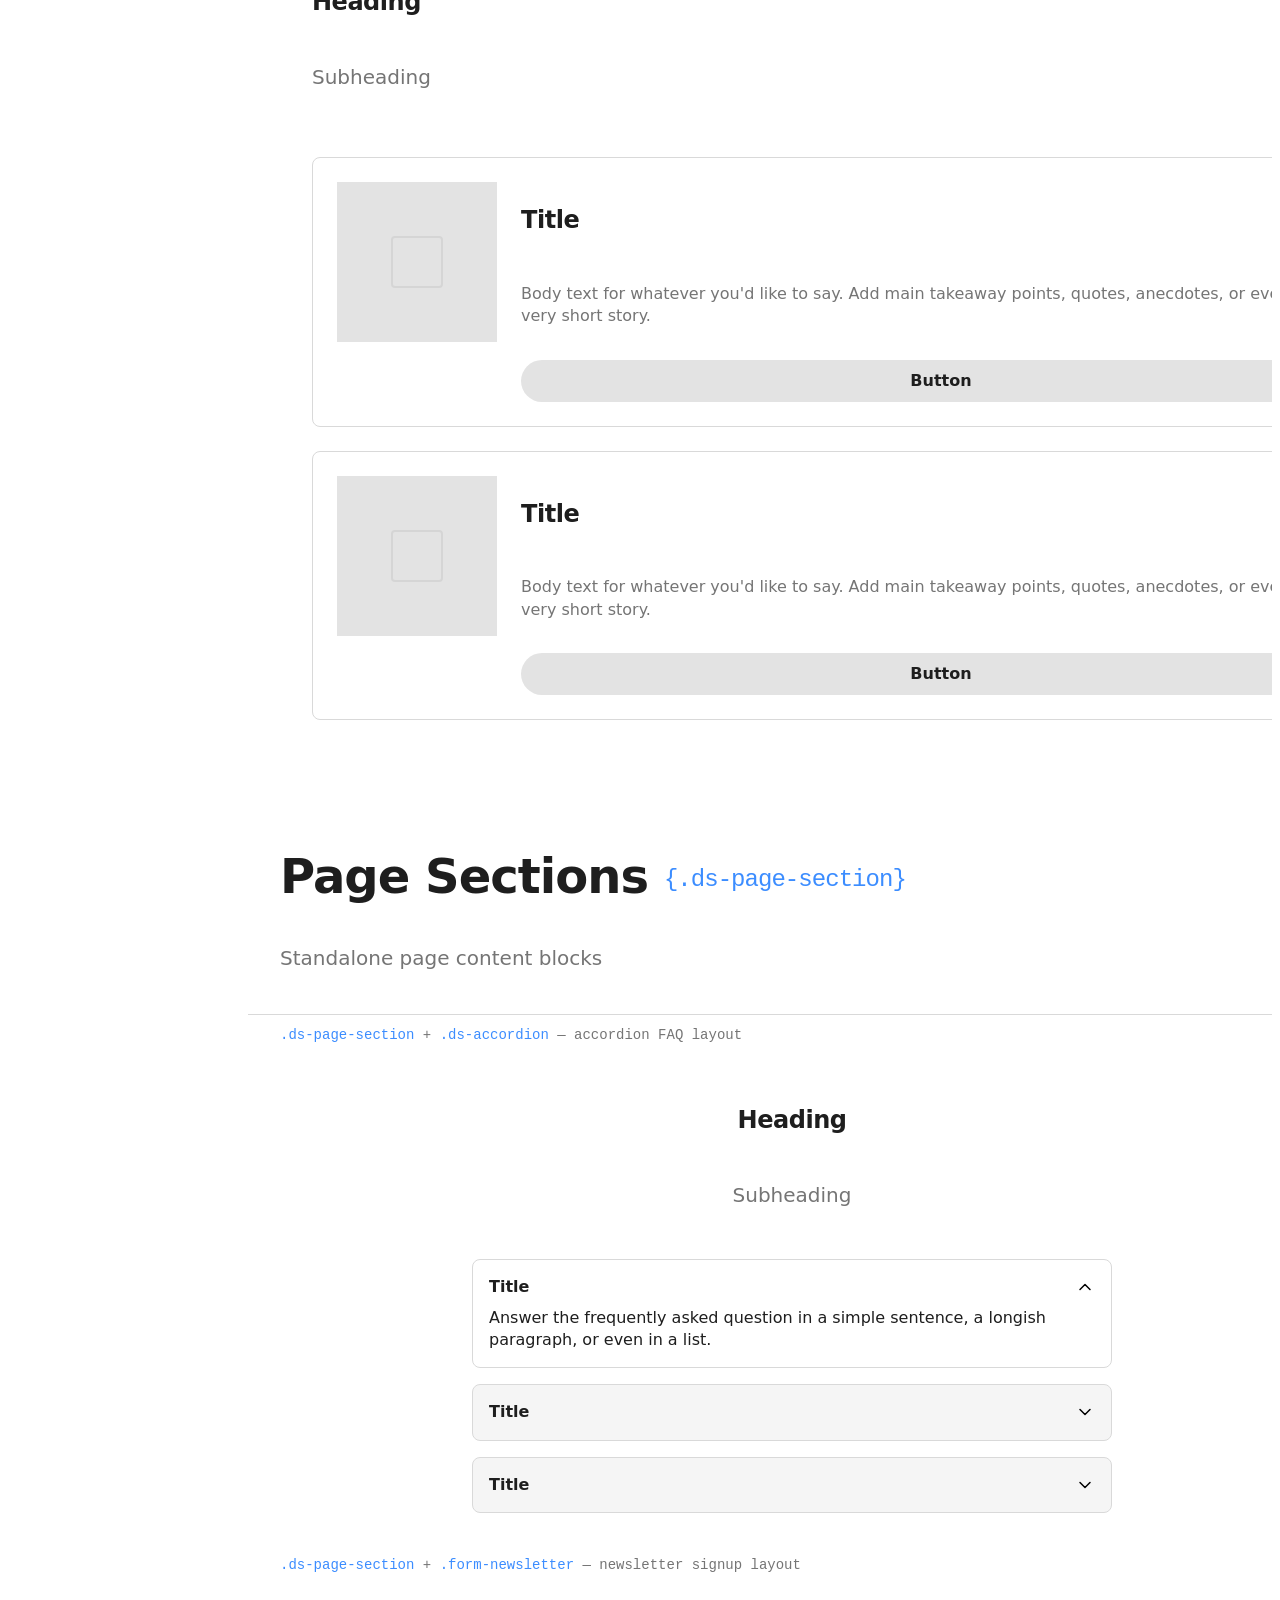
==== commit ae002728: "Add Sheet component, update panels to match Figma designs New components: - Sheet (.sheet-overlay, ." ====
--- a/index.html
+++ b/index.html
@@ -72,6 +72,7 @@
           <a class="menu-item" href="#dialog">Dialog</a>
           <a class="menu-item" href="#modal">Modal</a>
           <a class="menu-item" href="#blade">Blade</a>
+          <a class="menu-item" href="#sheet">Sheet</a>
           <a class="menu-item" href="#list-row">List Row</a>
           <a class="menu-item" href="#table">Table</a>
           <a class="menu-item" href="#checkbox-field">Checkbox</a>
@@ -1211,7 +1212,7 @@
     <div class="modal-container">
       <div class="panel-header">
         <h3 class="panel-title">Modal Title</h3>
-        <button class="panel-dismiss" aria-label="Close">&times;</button>
+        <button class="btn-icon btn-subtle panel-dismiss" aria-label="Close"><svg viewBox="0 0 24 24" fill="none" stroke="currentColor" stroke-width="2" stroke-linecap="round" stroke-linejoin="round"><use href="icons.svg#x"/></svg></button>
       </div>
       <div class="modal-body">
         <p>This is a modal component with a fixed header, scrollable body, and a fixed footer. The overlay uses a blanket background that blocks interaction with the content below.</p>
@@ -1240,7 +1241,7 @@
     <div class="blade-container">
       <div class="panel-header">
         <h3 class="panel-title">Blade Panel</h3>
-        <button class="panel-dismiss" aria-label="Close">&times;</button>
+        <button class="btn-icon btn-subtle panel-dismiss" aria-label="Close"><svg viewBox="0 0 24 24" fill="none" stroke="currentColor" stroke-width="2" stroke-linecap="round" stroke-linejoin="round"><use href="icons.svg#x"/></svg></button>
       </div>
       <div class="blade-body">
         <p>This is a blade component — a side panel that slides in from the right edge of the viewport. The transparent scrim allows the underlying page content to remain visible while preventing interaction.</p>
@@ -1250,6 +1251,34 @@
         <p>Vestibulum ante ipsum primis in faucibus orci luctus et ultrices posuere cubilia curae. Morbi lacinia molestie dui. Praesent blandit dolor. Sed non quam. In vel mi sit amet augue congue elementum.</p>
         <p>Pellentesque habitant morbi tristique senectus et netus et malesuada fames ac turpis egestas. Donec posuere vulputate arcu. Phasellus accumsan cursus velit. Vestibulum ante ipsum primis in faucibus orci luctus et ultrices posuere cubilia curae.</p>
         <p>Fusce sagittis, libero non molestie mollis, magna orci ullamcorper dolor, at vulputate neque nulla lacinia eros. Sed id ligula quis est convallis tempor. Curabitur lacinia pulvinar nibh. Nam a sapien.</p>
+      </div>
+    </div>
+  </div>
+
+  <div class="section-divider" id="sheet">
+    <h2>Sheet <code class="ref-class">{.sheet-overlay}</code></h2>
+    <p>Full-screen overlay with fixed header, scrollable body, and optional footer</p>
+  </div>
+  <section class="ds-page-section gap-sm">
+    <button class="btn btn-brand" id="open-sheet">Open Sheet</button>
+  </section>
+  <div class="sheet-overlay" id="demo-sheet">
+    <div class="sheet-container">
+      <div class="panel-header">
+        <h3 class="panel-title">Sheet Title</h3>
+        <button class="btn-icon btn-subtle panel-dismiss" aria-label="Close"><svg viewBox="0 0 24 24" fill="none" stroke="currentColor" stroke-width="2" stroke-linecap="round" stroke-linejoin="round"><use href="icons.svg#x"/></svg></button>
+      </div>
+      <div class="sheet-body">
+        <p>This is a sheet component — a full-screen overlay that takes over the entire viewport. Like the modal, it uses a blanket background that blocks interaction with the content below.</p>
+        <p>Sheets are ideal for immersive tasks that benefit from maximum screen real estate: complex forms, multi-step workflows, document editing, or any experience that should feel like a dedicated view rather than a floating panel.</p>
+        <p>The sheet uses the same shared panel header and footer as the modal and blade. The body scrolls independently when content overflows, while the header and footer remain pinned.</p>
+        <p>On all viewport sizes, including mobile, the sheet fills the entire screen — making it consistent across breakpoints. This is the key difference from modals (centered with max-width) and blades (side-anchored with fixed width).</p>
+        <p>Lorem ipsum dolor sit amet, consectetur adipiscing elit. Sed do eiusmod tempor incididunt ut labore et dolore magna aliqua. Ut enim ad minim veniam, quis nostrud exercitation ullamco laboris nisi ut aliquip ex ea commodo consequat.</p>
+        <p>Duis aute irure dolor in reprehenderit in voluptate velit esse cillum dolore eu fugiat nulla pariatur. Excepteur sint occaecat cupidatat non proident, sunt in culpa qui officia deserunt mollit anim id est laborum.</p>
+      </div>
+      <div class="panel-footer">
+        <button class="btn btn-neutral" id="close-sheet-cancel">Cancel</button>
+        <button class="btn btn-brand" id="close-sheet-save">Save</button>
       </div>
     </div>
   </div>
--- a/css/components.css
+++ b/css/components.css
@@ -78,12 +78,54 @@
   overflow-x: hidden;
 }
 
+.hamburger {
+  display: none;
+  position: fixed;
+  top: var(--space-300);
+  left: var(--space-300);
+  z-index: 1001;
+  width: 40px;
+  height: 40px;
+  padding: 0;
+  border: var(--stroke-border) solid var(--border-default);
+  border-radius: var(--radius-200);
+  background: var(--bg-default);
+  color: var(--icon-default);
+  cursor: pointer;
+  align-items: center;
+  justify-content: center;
+}
+
 @media (max-width: 768px) {
+  .hamburger { display: flex; }
   .page-layout {
     grid-template-columns: 1fr;
   }
   .sidebar-nav {
     display: none;
+    position: fixed;
+    top: 0;
+    left: 0;
+    width: 260px;
+    height: 100vh;
+    z-index: 1000;
+    background: var(--bg-default);
+    border-right: var(--stroke-border) solid var(--border-default);
+    box-shadow: var(--shadow-300);
+  }
+  .sidebar-nav.open {
+    display: block;
+    overflow-y: auto;
+  }
+  .sidebar-overlay {
+    display: none;
+    position: fixed;
+    inset: 0;
+    z-index: 999;
+    background: var(--bg-blanket);
+  }
+  .sidebar-overlay.open {
+    display: block;
   }
 }
 
@@ -154,12 +196,12 @@
   align-items: center;
   justify-content: center;
   gap: var(--space-200);
-  padding: var(--space-300);
-  border-radius: var(--radius-200);
+  padding: var(--space-300) var(--space-400);
+  border-radius: var(--radius-full);
   border: var(--stroke-border) solid transparent;
   font-family: var(--font-sans);
   font-size: var(--text-body);
-  font-weight: var(--weight-regular);
+  font-weight: var(--weight-semibold);
   line-height: 1;
   cursor: pointer;
   white-space: nowrap;
@@ -173,13 +215,11 @@
 
 .btn-brand {
   background-color: var(--bg-brand);
-  border-color: var(--border-brand);
   color: var(--text-on-brand);
 }
 
 .btn-neutral {
   background-color: var(--bg-neutral-tertiary);
-  border-color: var(--border-neutral);
   color: var(--text-default);
 }
 
@@ -1040,6 +1080,18 @@
   font-weight: var(--weight-regular);
   color: var(--text-secondary);
   vertical-align: middle;
+}
+
+.section-divider h2 code.ref-class {
+  color: var(--blue-500);
+}
+
+.section-divider h2 code.ref-other {
+  color: var(--green-500);
+}
+
+.section-divider h2 code.ref-token {
+  color: var(--yellow-600);
   margin-left: var(--space-200);
 }
 
@@ -1062,14 +1114,30 @@
   margin: 0;
 }
 
+.ref-class {
+  color: var(--blue-500);
+}
+
+.ref-token {
+  color: var(--yellow-600);
+}
+
+.ref-other {
+  color: var(--green-500);
+}
+
 /* ========================================
    Buttons — showcase variants
    ======================================== */
 
 .btn-subtle {
   background-color: transparent;
-  border: none;
-  color: var(--text-default);
+  border-color: var(--border-default);
+  color: var(--text-default);
+}
+
+.btn-subtle:hover {
+  border-color: var(--border-secondary);
 }
 
 .btn-danger {
@@ -1079,7 +1147,7 @@
 }
 
 .btn-sm {
-  padding: var(--space-200);
+  padding: var(--space-200) var(--space-300);
   font-size: var(--text-body);
 }
 
@@ -1165,79 +1233,111 @@
 .tag {
   display: inline-flex;
   align-items: center;
-  gap: var(--space-200);
-  padding: var(--space-200);
+  gap: 6px;
+  padding: var(--space-200) var(--space-200) var(--space-200) var(--space-300);
   border-radius: var(--radius-200);
   font-family: var(--font-sans);
   font-size: var(--text-body);
+  font-weight: var(--weight-regular);
   line-height: 1;
   white-space: nowrap;
+  transition: background-color 0.15s ease;
 }
 
 .tag-brand {
   background-color: var(--bg-brand);
   color: var(--text-on-brand);
 }
+.tag-brand:hover { background-color: var(--bg-brand-hover); }
 
 .tag-brand.secondary {
   background-color: var(--bg-brand-tertiary);
-  color: var(--text-on-brand-secondary);
-}
+  color: var(--text-on-brand-tertiary);
+}
+.tag-brand.secondary:hover { background-color: var(--bg-brand-tertiary-hover); }
+
+.tag-danger {
+  background-color: var(--bg-danger);
+  color: var(--text-on-danger);
+}
+.tag-danger:hover { background-color: var(--bg-danger-hover); }
+
+.tag-danger.secondary {
+  background-color: var(--bg-danger-secondary);
+  color: var(--text-on-danger-secondary);
+}
+.tag-danger.secondary:hover { background-color: var(--bg-danger-secondary-hover); }
+
+.tag-positive {
+  background-color: var(--bg-positive);
+  color: var(--text-on-positive);
+}
+.tag-positive:hover { background-color: var(--bg-positive-hover); }
+
+.tag-positive.secondary {
+  background-color: var(--bg-positive-secondary);
+  color: var(--text-on-positive-secondary);
+}
+.tag-positive.secondary:hover { background-color: var(--bg-positive-secondary-hover); }
+
+.tag-warning {
+  background-color: var(--bg-warning);
+  color: var(--text-on-warning);
+}
+.tag-warning:hover { background-color: var(--bg-warning-hover); }
+
+.tag-warning.secondary {
+  background-color: var(--bg-warning-secondary);
+  color: var(--text-on-warning-secondary);
+}
+.tag-warning.secondary:hover { background-color: var(--bg-warning-secondary-hover); }
 
 .tag-neutral {
-  background-color: var(--bg-neutral-tertiary);
-  color: var(--text-default);
-}
+  background-color: var(--bg-default-tertiary);
+  color: var(--text-default);
+}
+.tag-neutral:hover { background-color: var(--bg-default-tertiary-hover); }
 
 .tag-neutral.secondary {
   background-color: var(--bg-secondary);
-  color: var(--text-secondary);
-}
-
-.tag-danger {
-  background-color: #ec221f;
-  color: #fee9e7;
-}
-
-.tag-danger.secondary {
-  background-color: #fee9e7;
-  color: #900b09;
-}
-
-.tag-positive {
-  background-color: #14ae5c;
-  color: #ebffee;
-}
-
-.tag-positive.secondary {
-  background-color: #ebffee;
-  color: #02542d;
-}
-
-.tag-warning {
-  background-color: #e5a000;
-  color: #fffbeb;
-}
-
-.tag-warning.secondary {
-  background-color: #fffbeb;
-  color: #682d03;
-}
+  color: var(--text-default);
+}
+.tag-neutral.secondary:hover { background-color: var(--bg-secondary-hover); }
 
 .tag .tag-dismiss {
   display: inline-flex;
+  align-items: center;
+  justify-content: center;
   width: 16px;
   height: 16px;
+  padding: 0;
+  border: none;
+  background: none;
+  color: inherit;
   flex-shrink: 0;
   cursor: pointer;
+  line-height: 0;
+}
+
+.tag .tag-dismiss svg {
+  width: 16px;
+  height: 16px;
+}
+
+.tag .tag-dismiss:hover {
   opacity: 0.7;
-  align-items: center;
-  justify-content: center;
-}
-
-.tag .tag-dismiss:hover {
-  opacity: 1;
-}
+}
+
+.tag-brand .tag-dismiss { color: var(--icon-on-brand); }
+.tag-brand.secondary .tag-dismiss { color: var(--icon-on-brand-tertiary); }
+.tag-danger .tag-dismiss { color: var(--icon-on-danger); }
+.tag-danger.secondary .tag-dismiss { color: var(--icon-on-danger-secondary); }
+.tag-positive .tag-dismiss { color: var(--icon-on-positive); }
+.tag-positive.secondary .tag-dismiss { color: var(--icon-on-positive-secondary); }
+.tag-warning .tag-dismiss { color: var(--icon-on-warning); }
+.tag-warning.secondary .tag-dismiss { color: var(--icon-on-warning-secondary); }
+.tag-neutral .tag-dismiss { color: var(--icon-default); }
+.tag-neutral.secondary .tag-dismiss { color: var(--icon-default); }
 
 /* ========================================
    Tabs
@@ -1540,7 +1640,7 @@
   display: flex;
   align-items: center;
   justify-content: space-between;
-  padding: var(--space-400) var(--space-600);
+  padding: var(--space-600);
   border-bottom: var(--stroke-border) solid var(--border-default);
   flex-shrink: 0;
 }
@@ -1549,32 +1649,10 @@
   font-family: var(--font-sans);
   font-size: var(--text-heading);
   font-weight: var(--weight-semibold);
-  line-height: var(--leading-tight);
+  line-height: 1.2;
+  letter-spacing: -0.02em;
   color: var(--text-default);
   margin: 0;
-}
-
-.panel-header .panel-dismiss {
-  cursor: pointer;
-  background: none;
-  border: none;
-  padding: var(--space-200);
-  border-radius: var(--radius-full);
-  color: var(--text-secondary);
-  width: 20px;
-  height: 20px;
-  display: inline-flex;
-  align-items: center;
-  justify-content: center;
-  box-sizing: content-box;
-  font-size: 20px;
-  line-height: 1;
-  flex-shrink: 0;
-}
-
-.panel-header .panel-dismiss:hover {
-  background-color: var(--bg-secondary);
-  color: var(--text-default);
 }
 
 .panel-footer {
@@ -1582,7 +1660,7 @@
   align-items: center;
   justify-content: flex-end;
   gap: var(--space-400);
-  padding: var(--space-400) var(--space-600);
+  padding: var(--space-600);
   border-top: var(--stroke-border) solid var(--border-default);
   flex-shrink: 0;
 }
@@ -1676,7 +1754,8 @@
 .blade-container {
   background-color: var(--bg-default);
   border-left: var(--stroke-border) solid var(--border-default);
-  width: 420px;
+  width: 640px;
+  max-width: 100%;
   height: 100%;
   display: flex;
   flex-direction: column;
@@ -1709,6 +1788,125 @@
 }
 
 /* ========================================
+   Sheet
+   ======================================== */
+
+.sheet-overlay {
+  position: fixed;
+  inset: 0;
+  display: flex;
+  background: var(--bg-blanket);
+  z-index: 1100;
+  opacity: 0;
+  visibility: hidden;
+  transition:
+    opacity 0.3s ease,
+    visibility 0.3s ease;
+}
+
+.sheet-overlay.open {
+  opacity: 1;
+  visibility: visible;
+}
+
+.sheet-container {
+  background-color: var(--bg-default);
+  width: 100%;
+  height: 100%;
+  display: flex;
+  flex-direction: column;
+  font-family: var(--font-sans);
+  overflow: hidden;
+}
+
+.sheet-body {
+  flex: 1;
+  overflow-y: auto;
+  padding: var(--space-600);
+  color: var(--text-default);
+  font-size: var(--text-body);
+  line-height: var(--leading-normal);
+}
+
+.sheet-body p {
+  margin-bottom: var(--space-400);
+}
+
+.sheet-body p:last-child {
+  margin-bottom: 0;
+}
+
+/* ========================================
+   Popover
+   ======================================== */
+
+.popover {
+  background-color: var(--bg-default);
+  border: var(--stroke-border) solid var(--border-default);
+  border-radius: var(--radius-200);
+  box-shadow: var(--shadow-200);
+  padding: var(--space-200) var(--space-600);
+  display: flex;
+  flex-direction: column;
+  width: 295px;
+}
+
+.popover-item {
+  display: flex;
+  align-items: center;
+  gap: var(--space-300);
+  padding: var(--space-400) 0;
+  font-family: var(--font-sans);
+  font-size: var(--text-body);
+  font-weight: var(--weight-semibold);
+  line-height: 1.4;
+  color: var(--text-default);
+  cursor: pointer;
+  border-bottom: var(--stroke-border) solid var(--border-default);
+  transition: background-color 0.15s ease, border-radius 0.15s ease, box-shadow 0.15s ease, border-color 0.15s ease;
+}
+
+.popover-item:last-child {
+  border-bottom: none;
+}
+
+.popover-item:hover {
+  background-color: var(--bg-default-hover);
+  border-radius: 6px;
+  border-bottom-color: transparent;
+  box-shadow:
+    8px 0 0 0 var(--bg-default-hover),
+    -8px 0 0 0 var(--bg-default-hover);
+}
+
+.popover-item svg {
+  width: 24px;
+  height: 24px;
+  flex-shrink: 0;
+  color: var(--icon-default);
+}
+
+.popover-item span {
+  flex: 1;
+  min-width: 0;
+}
+
+.popover-item .popover-check {
+  width: 16px;
+  height: 16px;
+  flex-shrink: 0;
+  color: var(--icon-default);
+}
+
+.popover-item.danger {
+  color: var(--text-danger);
+}
+
+.popover-item.danger svg {
+  color: var(--text-danger);
+}
+
+/* ========================================
    Pagination
    ======================================== */
 
@@ -1797,7 +1995,7 @@
 .list-row {
   display: flex;
   align-items: center;
-  justify-content: space-between;
+  gap: var(--space-300);
   padding: var(--space-400) 0;
   font-family: var(--font-sans);
   cursor: pointer;
@@ -1824,7 +2022,8 @@
 .list-row-left {
   display: flex;
   align-items: center;
-  gap: var(--space-400);
+  gap: var(--space-300);
+  flex: 1;
   min-width: 0;
 }
 
@@ -1925,13 +2124,14 @@
 
 .ds-table {
   width: 100%;
-  border-collapse: collapse;
+  border-collapse: separate;
+  border-spacing: 0;
   font-family: var(--font-sans);
   font-size: var(--text-body-small);
   line-height: 1.4;
   background-color: var(--bg-default);
   border: var(--stroke-border) solid var(--border-default);
-  border-radius: var(--radius-200);
+  border-radius: var(--radius-400);
   overflow: hidden;
 }
 
@@ -1969,6 +2169,45 @@
 
 .ds-table .align-right {
   text-align: right;
+}
+
+/* ========================================
+   Table Header
+   ======================================== */
+
+.ds-table-header {
+  display: flex;
+  flex-direction: column;
+  gap: var(--space-100);
+  padding-bottom: var(--space-400);
+}
+
+.ds-table-header-title {
+  font-family: var(--font-sans);
+  font-size: var(--text-heading);
+  font-weight: var(--weight-semibold);
+  line-height: 1.2;
+  letter-spacing: -0.02em;
+  color: var(--text-default);
+}
+
+.ds-table-header-summary {
+  font-family: var(--font-sans);
+  font-size: var(--text-body);
+  font-weight: var(--weight-regular);
+  line-height: 1.4;
+  color: var(--text-secondary);
+}
+
+/* ========================================
+   Table Section
+   ======================================== */
+
+.ds-table-section {
+  display: flex;
+  flex-direction: column;
+  gap: 0;
+  width: 100%;
 }
 
 /* ========================================
@@ -2159,12 +2398,18 @@
   line-height: 1.4;
 }
 
-.select-field select {
+.select-trigger-wrap {
+  position: relative;
+  width: 100%;
+}
+
+.select-trigger {
   appearance: none;
-  -webkit-appearance: none;
+  display: flex;
+  align-items: center;
+  justify-content: space-between;
   width: 100%;
   padding: var(--space-300) var(--space-400);
-  padding-right: var(--space-800);
   font-family: var(--font-sans);
   font-size: var(--text-body);
   color: var(--text-default);
@@ -2172,24 +2417,56 @@
   border: var(--stroke-border) solid var(--border-default);
   border-radius: var(--radius-200);
   cursor: pointer;
-  background-image: url("data:image/svg+xml,%3Csvg width='16' height='16' viewBox='0 0 24 24' fill='none' stroke='%23757575' stroke-width='2' stroke-linecap='round' stroke-linejoin='round'%3E%3Cpath d='M6 9l6 6 6-6'/%3E%3C/svg%3E");
-  background-repeat: no-repeat;
-  background-position: right 12px center;
-  background-size: 16px;
   transition: border-color 0.15s ease;
-}
-
-.select-field select:focus {
+  text-align: left;
+}
+
+.select-trigger:focus {
   outline: none;
   border-color: var(--border-brand);
 }
 
-.select-field select:disabled {
+.select-trigger-icon {
+  width: 16px;
+  height: 16px;
+  flex-shrink: 0;
+  color: var(--icon-tertiary);
+  transition: transform 0.15s ease;
+}
+
+.select-field.open .select-trigger {
+  border-color: var(--border-brand);
+}
+
+.select-field.open .select-trigger-icon {
+  transform: rotate(180deg);
+}
+
+.select-trigger-text.placeholder {
+  color: var(--text-secondary);
+}
+
+.select-popover {
+  position: absolute;
+  top: calc(100% + var(--space-100));
+  left: 0;
+  right: 0;
+  width: 100%;
+  z-index: 20;
+  display: none;
+}
+
+.select-field.open .select-popover {
+  display: flex;
+}
+
+.select-field.disabled .select-trigger {
   opacity: 0.5;
   cursor: not-allowed;
-}
-
-.select-field.error select {
+  pointer-events: none;
+}
+
+.select-field.error .select-trigger {
   border-color: var(--border-danger);
 }
 
@@ -2197,10 +2474,6 @@
   font-size: var(--text-body-small);
   color: var(--text-danger);
   line-height: 1.4;
-}
-
-.select-field select option {
-  font-size: var(--text-body);
 }
 
 /* ========================================
@@ -2334,7 +2607,10 @@
   border-radius: 9999px;
   cursor: pointer;
   transition: background-color 0.15s ease, border-color 0.15s ease;
-  padding: var(--space-300);
+  width: 40px;
+  height: 40px;
+  padding: 0;
+  flex-shrink: 0;
   line-height: 0;
 }
 
@@ -2344,7 +2620,8 @@
 }
 
 .btn-icon.btn-sm {
-  padding: var(--space-200);
+  width: 32px;
+  height: 32px;
 }
 
 .btn-icon.btn-sm svg {
@@ -2354,7 +2631,6 @@
 
 .btn-icon.btn-brand {
   background: var(--bg-brand);
-  border-color: var(--border-brand);
   color: var(--text-on-brand);
 }
 
@@ -2363,9 +2639,8 @@
 }
 
 .btn-icon.btn-neutral {
-  background: var(--bg-default);
-  border-color: var(--border-default);
-  color: var(--text-default);
+  background: var(--bg-neutral-tertiary);
+  color: var(--icon-default);
 }
 
 .btn-icon.btn-neutral:hover {
@@ -2374,12 +2649,13 @@
 
 .btn-icon.btn-subtle {
   background: transparent;
-  border-color: transparent;
-  color: var(--text-default);
+  border-color: var(--border-default);
+  color: var(--icon-default);
 }
 
 .btn-icon.btn-subtle:hover {
   background: var(--bg-default-hover);
+  border-color: var(--border-secondary);
 }
 
 .btn-icon.disabled,
@@ -2471,8 +2747,8 @@
 .tag-toggle {
   display: inline-flex;
   align-items: center;
-  gap: var(--space-200);
-  padding: var(--space-200);
+  gap: 8px;
+  padding: var(--space-200) var(--space-300) var(--space-200) var(--space-300);
   border-radius: var(--radius-200);
   font-family: var(--font-sans);
   font-size: var(--text-body);
@@ -2485,6 +2761,8 @@
 .tag-toggle.on {
   background: var(--bg-brand);
   color: var(--text-on-brand);
+  gap: 6px;
+  padding: var(--space-200) var(--space-300) var(--space-200) var(--space-200);
 }
 
 .tag-toggle.off {
@@ -2937,7 +3215,7 @@
 .color-swatch-var {
   font-family: 'SF Mono', 'Fira Code', Menlo, Consolas, monospace;
   font-size: 11px;
-  color: var(--text-secondary);
+  color: var(--yellow-600);
   line-height: 1.3;
 }
 
@@ -2982,7 +3260,7 @@
 .spacing-label {
   font-family: var(--font-mono);
   font-size: 13px;
-  color: var(--text-default);
+  color: var(--yellow-600);
   white-space: nowrap;
   min-width: 120px;
 }
@@ -3021,7 +3299,7 @@
 .radius-meta {
   font-family: var(--font-mono);
   font-size: 12px;
-  color: var(--text-default);
+  color: var(--yellow-600);
   text-align: center;
 }
 
@@ -3063,7 +3341,7 @@
 .shadow-card-value {
   font-family: var(--font-mono);
   font-size: 10px;
-  color: var(--text-secondary);
+  color: var(--yellow-600);
   text-align: center;
   padding: 0 var(--space-200);
 }
@@ -3093,7 +3371,7 @@
 .stroke-meta {
   font-family: var(--font-mono);
   font-size: 12px;
-  color: var(--text-default);
+  color: var(--yellow-600);
 }
 
 .stroke-meta span {
@@ -3157,7 +3435,7 @@
 .blur-meta {
   font-family: var(--font-mono);
   font-size: 12px;
-  color: var(--text-default);
+  color: var(--yellow-600);
   text-align: center;
 }
 
@@ -3239,20 +3517,6 @@
   color: #fecac6;
 }
 
-[data-theme="dark"] .tag-danger.secondary {
-  background-color: #3d0c0a;
-  color: #fecac6;
-}
-
-[data-theme="dark"] .tag-positive.secondary {
-  background-color: #0a3520;
-  color: #a8f0b8;
-}
-
-[data-theme="dark"] .tag-warning.secondary {
-  background-color: #3d2a06;
-  color: #ffd980;
-}
 
 /* ========================================
    Responsive
